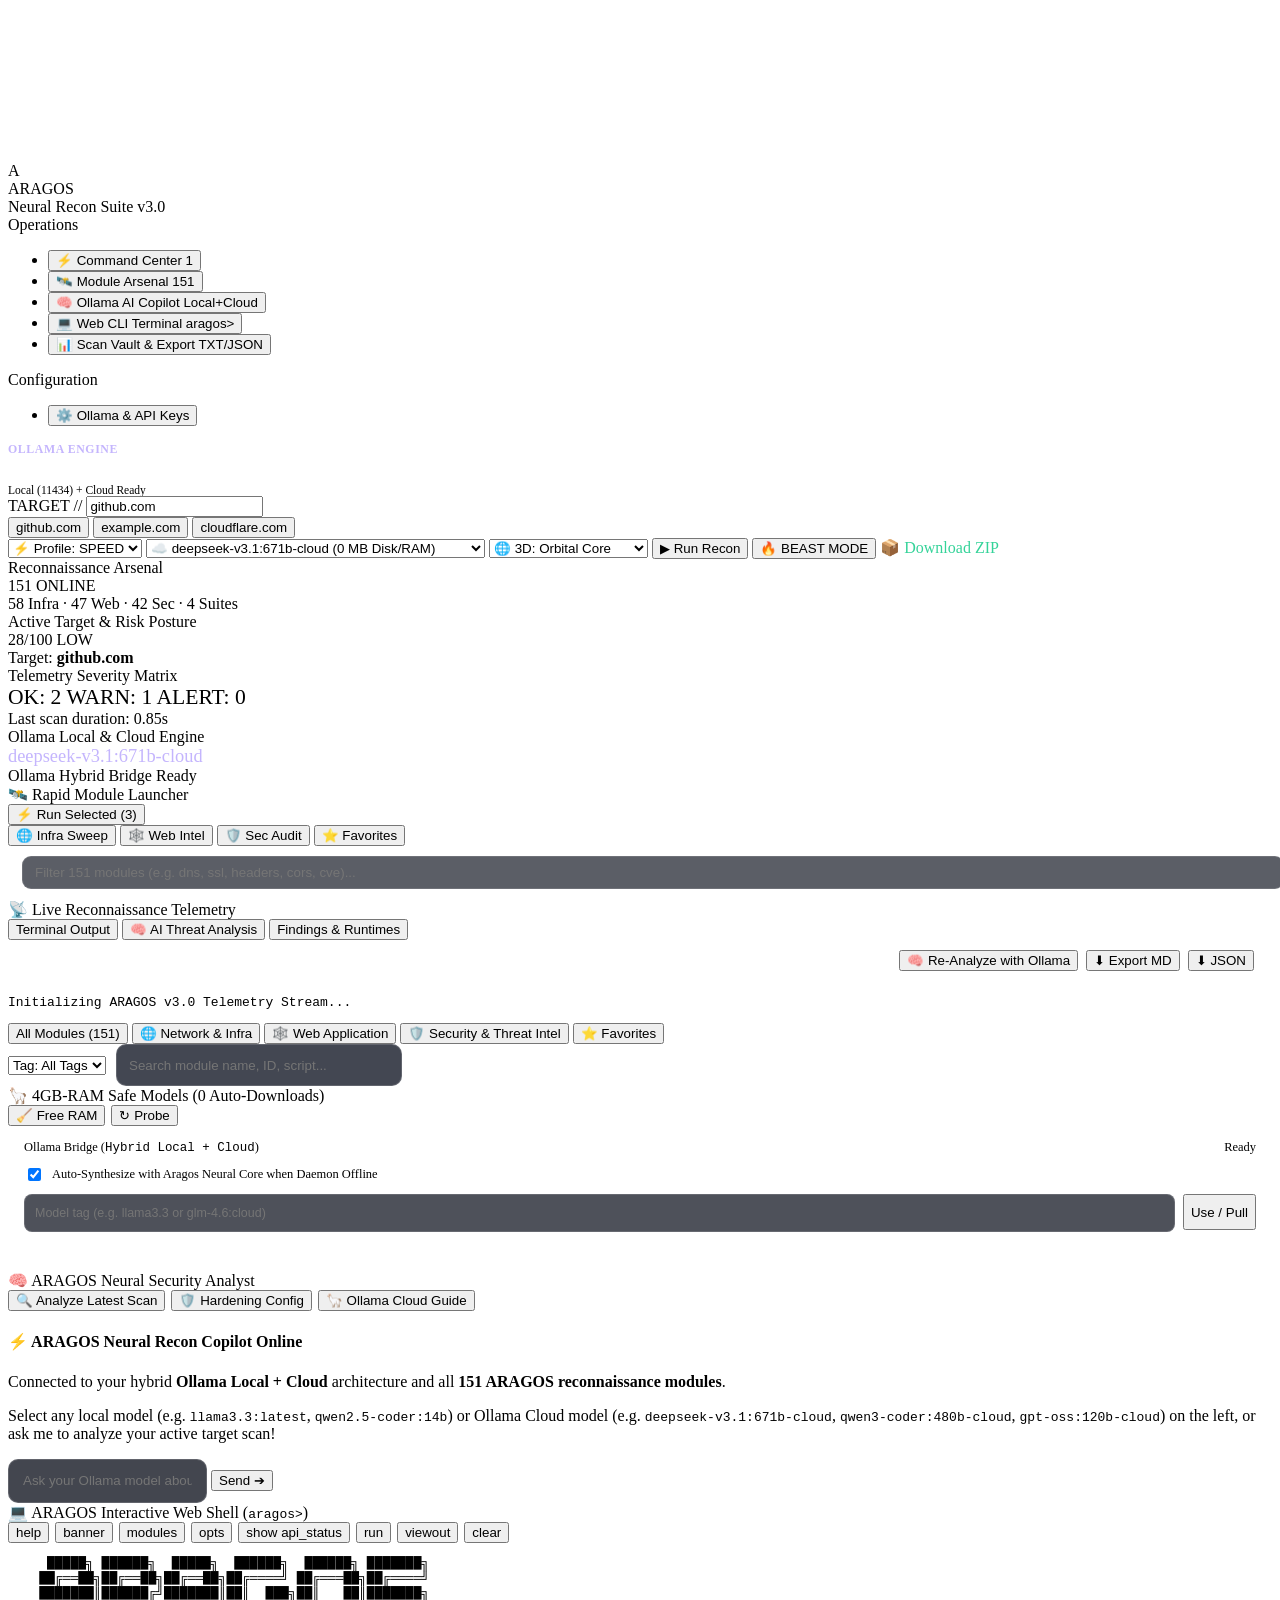
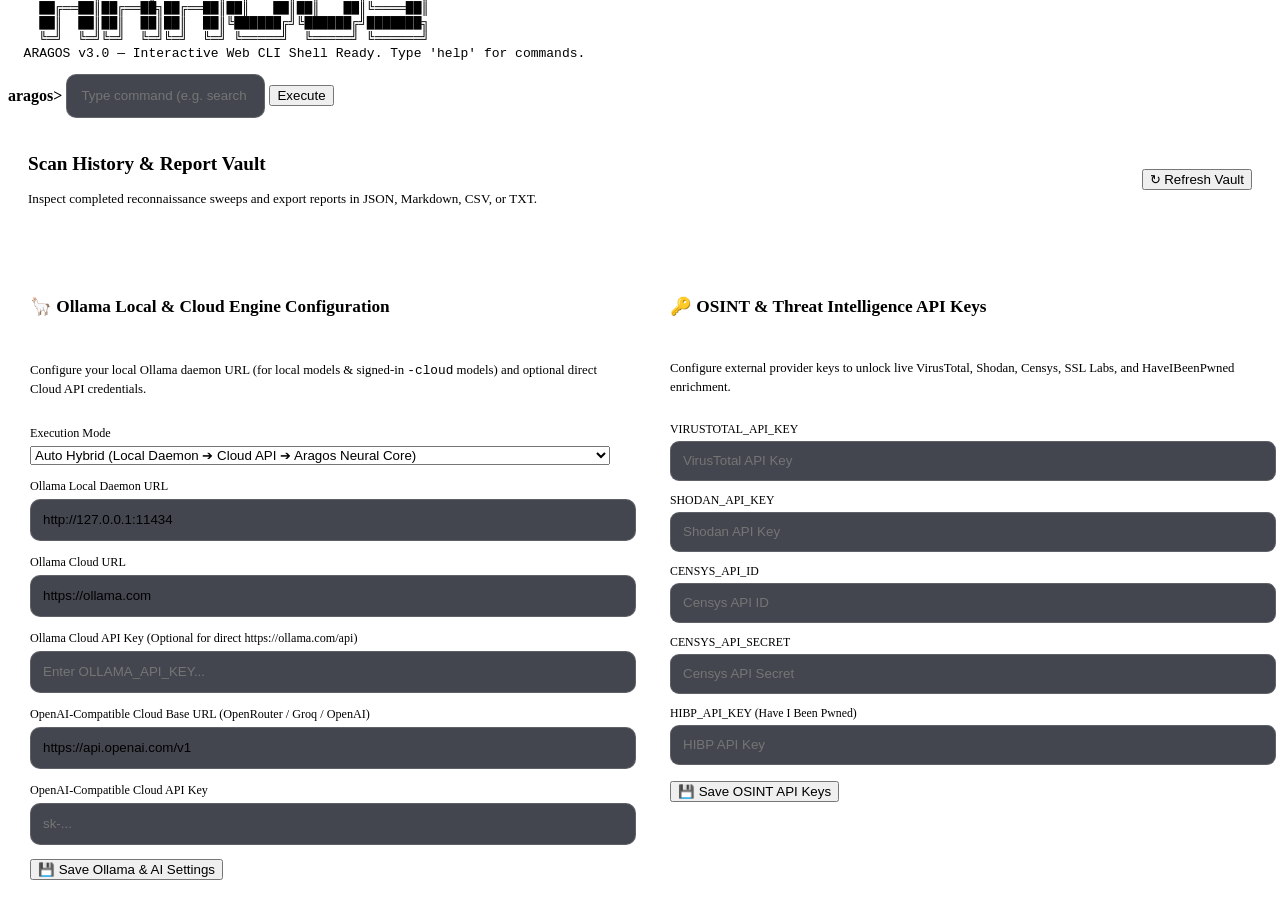
==== web/index.html @ 374c0a1e "feat: ARAGOS v3.0 Glassmorphism Web Platform, Three.js 3D Engine & 4GB-RAM Ollama Local/Cloud AI Co-" ====
<!DOCTYPE html>
<html lang="en">
<head>
  <meta charset="UTF-8" />
  <meta name="viewport" content="width=device-width, initial-scale=1.0" />
  <title>ARAGOS — Neural Cyber Reconnaissance & OSINT Platform</title>
  <link rel="stylesheet" href="/static/css/aragos.css" />
</head>
<body>
  <!-- Interactive Three.js 3D WebGL Background -->
  <canvas id="aragos-webgl-canvas"></canvas>
  <div class="ambient-aurora"></div>

  <!-- Main Glassmorphism Application Shell -->
  <div class="app-shell">
    <!-- Left Glass Navigation Sidebar -->
    <aside class="sidebar glass-panel">
      <div>
        <div class="brand-header">
          <div class="brand-orb">A</div>
          <div>
            <div class="brand-title">ARAGOS</div>
            <div class="brand-subtitle">Neural Recon Suite v3.0</div>
          </div>
        </div>

        <div class="nav-section-label">Operations</div>
        <ul class="nav-list">
          <li>
            <button class="nav-btn active" data-view="dashboard">
              <span class="nav-btn-left">
                <span>⚡</span>
                <span>Command Center</span>
              </span>
              <span class="nav-badge" id="nav-badge-scans">1</span>
            </button>
          </li>
          <li>
            <button class="nav-btn" data-view="modules">
              <span class="nav-btn-left">
                <span>🛰️</span>
                <span>Module Arsenal</span>
              </span>
              <span class="nav-badge" id="nav-badge-modules">151</span>
            </button>
          </li>
          <li>
            <button class="nav-btn" data-view="ai">
              <span class="nav-btn-left">
                <span>🧠</span>
                <span>Ollama AI Copilot</span>
              </span>
              <span class="nav-badge" id="nav-badge-ai">Local+Cloud</span>
            </button>
          </li>
          <li>
            <button class="nav-btn" data-view="cli">
              <span class="nav-btn-left">
                <span>💻</span>
                <span>Web CLI Terminal</span>
              </span>
              <span class="nav-badge">aragos&gt;</span>
            </button>
          </li>
          <li>
            <button class="nav-btn" data-view="reports">
              <span class="nav-btn-left">
                <span>📊</span>
                <span>Scan Vault &amp; Export</span>
              </span>
              <span class="nav-badge" id="nav-badge-reports">TXT/JSON</span>
            </button>
          </li>
        </ul>

        <div class="nav-section-label">Configuration</div>
        <ul class="nav-list">
          <li>
            <button class="nav-btn" data-view="settings">
              <span class="nav-btn-left">
                <span>⚙️</span>
                <span>Ollama &amp; API Keys</span>
              </span>
            </button>
          </li>
        </ul>
      </div>

      <!-- Bottom Ollama & 3D Engine Status Widget -->
      <div class="sidebar-ai-box">
        <div style="display:flex;align-items:center;justify-content:space-between;margin-bottom:6px;">
          <span style="font-size:0.74rem;font-weight:700;letter-spacing:0.6px;color:#c4b5fd;text-transform:uppercase;">
            Ollama Engine
          </span>
          <span class="status-dot" id="sidebar-ollama-dot"></span>
        </div>
        <div id="sidebar-active-model" style="font-family:var(--font-mono);font-size:0.76rem;color:#fff;word-break:break-all;margin-bottom:6px;">
          deepseek-v3.1:671b-cloud
        </div>
        <div id="sidebar-ollama-mode" style="font-size:0.72rem;color:var(--text-secondary);">
          Local (11434) + Cloud Ready
        </div>
      </div>
    </aside>

    <!-- Top Glass HUD Bar -->
    <header class="top-hud glass-panel">
      <div class="target-bar-group">
        <div class="target-input-wrapper">
          <span class="target-prefix">TARGET //</span>
          <input
            type="text"
            id="global-target-input"
            class="target-input"
            value="github.com"
            placeholder="Enter domain, URL, IP, or CIDR (e.g. github.com)"
          />
        </div>
        <div class="quick-target-chips">
          <button class="chip-btn" data-target="github.com">github.com</button>
          <button class="chip-btn" data-target="example.com">example.com</button>
          <button class="chip-btn" data-target="cloudflare.com">cloudflare.com</button>
        </div>
      </div>

      <div class="hud-controls">
        <select id="hud-profile-select" class="glass-select" title="Scan Profile">
          <option value="speed">⚡ Profile: SPEED</option>
          <option value="deep">🔍 Profile: DEEP</option>
          <option value="safe">🛡️ Profile: SAFE</option>
        </select>

        <select id="hud-model-select" class="glass-select" title="Active Ollama Local/Cloud Model (4GB RAM Optimized)">
          <option value="deepseek-v3.1:671b-cloud">☁️ deepseek-v3.1:671b-cloud (0 MB Disk/RAM)</option>
          <option value="qwen3-coder:480b-cloud">☁️ qwen3-coder:480b-cloud (0 MB Disk/RAM)</option>
          <option value="gpt-oss:20b-cloud">☁️ gpt-oss:20b-cloud (0 MB Disk/RAM)</option>
          <option value="qwen2.5-coder:1.5b">💻 qwen2.5-coder:1.5b (986 MB Disk · ~1.5GB RAM)</option>
          <option value="llama3.2:1b">💻 llama3.2:1b (1.3 GB Disk · ~1.7GB RAM)</option>
          <option value="gemma3:1b">💻 gemma3:1b (815 MB Disk · ~1.3GB RAM)</option>
          <option value="qwen2.5:0.5b">💻 qwen2.5:0.5b (398 MB Disk · ~0.8GB RAM)</option>
        </select>

        <select id="hud-scene-select" class="glass-select" title="Three.js 3D Scene Mode">
          <option value="globe">🌐 3D: Orbital Core</option>
          <option value="neural">🕸️ 3D: Neural Matrix</option>
          <option value="torus">🌀 3D: Quantum Torus</option>
        </select>

        <button class="btn-primary-glow" id="btn-quick-scan">
          <span>▶</span>
          <span>Run Recon</span>
        </button>

        <button class="btn-beast" id="btn-beast-mode" title="Execute Multi-Layer Infrastructure, Web & Security Sweep">
          <span>🔥</span>
          <span>BEAST MODE</span>
        </button>

        <a
          href="/api/deploy/download-zip"
          class="btn-secondary-glass"
          style="text-decoration:none;height:40px;border-color:rgba(16,185,129,0.5);color:#34d399;"
          title="Download Complete Deployable ARAGOS v3.0 ZIP Package"
        >
          <span>📦</span>
          <span>Download ZIP</span>
        </a>
      </div>
    </header>

    <!-- Main Workspace Area -->
    <main class="workspace-main">
      <!-- ==================== VIEW 1: COMMAND CENTER ==================== -->
      <section class="view-pane active" id="view-dashboard">
        <!-- KPI Cards -->
        <div class="kpi-grid">
          <div class="glass-panel kpi-card">
            <div class="kpi-label">Reconnaissance Arsenal</div>
            <div class="kpi-value">
              <span id="kpi-total-modules">151</span>
              <span class="sev-badge sev-OK">ONLINE</span>
            </div>
            <div class="kpi-sub">
              <span>58 Infra · 47 Web · 42 Sec · 4 Suites</span>
            </div>
          </div>

          <div class="glass-panel kpi-card">
            <div class="kpi-label">Active Target &amp; Risk Posture</div>
            <div class="kpi-value">
              <span id="kpi-risk-score">28/100</span>
              <span class="sev-badge sev-INFO" id="kpi-risk-level">LOW</span>
            </div>
            <div class="kpi-sub">
              <span>Target: <strong id="kpi-active-target" style="color:var(--cyan);">github.com</strong></span>
            </div>
          </div>

          <div class="glass-panel kpi-card">
            <div class="kpi-label">Telemetry Severity Matrix</div>
            <div class="kpi-value" style="font-size:1.35rem;gap:8px;">
              <span class="sev-badge sev-OK" id="kpi-sev-ok">OK: 2</span>
              <span class="sev-badge sev-WARN" id="kpi-sev-warn">WARN: 1</span>
              <span class="sev-badge sev-ALERT" id="kpi-sev-alert">ALERT: 0</span>
            </div>
            <div class="kpi-sub" id="kpi-scan-meta">
              <span>Last scan duration: 0.85s</span>
            </div>
          </div>

          <div class="glass-panel kpi-card">
            <div class="kpi-label">Ollama Local &amp; Cloud Engine</div>
            <div class="kpi-value" style="font-size:1.15rem;">
              <span id="kpi-ai-model" style="color:#c4b5fd;">deepseek-v3.1:671b-cloud</span>
            </div>
            <div class="kpi-sub">
              <span class="status-dot" id="kpi-ai-dot"></span>
              <span id="kpi-ai-provider">Ollama Hybrid Bridge Ready</span>
            </div>
          </div>
        </div>

        <!-- Split Command Center -->
        <div class="command-split">
          <!-- Left: Rapid Module Launcher -->
          <div class="glass-panel" style="display:flex;flex-direction:column;">
            <div class="panel-header">
              <div class="panel-title">
                <span>🛰️</span>
                <span>Rapid Module Launcher</span>
              </div>
              <button class="btn-secondary-glass" id="btn-run-selected-batch">
                <span>⚡ Run Selected (<span id="selected-mod-count">3</span>)</span>
              </button>
            </div>

            <div class="sweep-bar">
              <button class="sweep-btn" data-sweep="infra">🌐 Infra Sweep</button>
              <button class="sweep-btn" data-sweep="web">🕸️ Web Intel</button>
              <button class="sweep-btn" data-sweep="sec">🛡️ Sec Audit</button>
              <button class="sweep-btn" data-sweep="fav">⭐ Favorites</button>
            </div>

            <div style="padding:10px 14px;border-bottom:1px solid rgba(255,255,255,0.07);">
              <input
                type="text"
                id="dashboard-mod-search"
                class="target-input"
                style="width:100%;padding:8px 12px;background:rgba(4,8,20,0.65);border:1px solid rgba(255,255,255,0.12);border-radius:9px;"
                placeholder="Filter 151 modules (e.g. dns, ssl, headers, cors, cve)..."
              />
            </div>

            <div class="compact-module-list" id="dashboard-module-list">
              <!-- Populated by app.js -->
            </div>
          </div>

          <!-- Right: Live Telemetry Console & AI Threat Analyst -->
          <div class="glass-panel" style="display:flex;flex-direction:column;">
            <div class="panel-header">
              <div class="panel-title">
                <span>📡</span>
                <span id="output-panel-title">Live Reconnaissance Telemetry</span>
              </div>
              <div class="output-tabs">
                <button class="tab-pill active" data-outtab="console">Terminal Output</button>
                <button class="tab-pill" data-outtab="ai">🧠 AI Threat Analysis</button>
                <button class="tab-pill" data-outtab="findings">Findings &amp; Runtimes</button>
              </div>
            </div>

            <!-- Sub-toolbar for active scan -->
            <div style="display:flex;align-items:center;justify-content:space-between;padding:10px 18px;border-bottom:1px solid rgba(255,255,255,0.07);flex-wrap:wrap;gap:8px;">
              <div id="module-output-pills" style="display:flex;gap:6px;flex-wrap:wrap;">
                <!-- Module filter pills for current scan -->
              </div>
              <div style="display:flex;gap:8px;">
                <button class="btn-secondary-glass" id="btn-trigger-ai-analyze">
                  <span>🧠</span>
                  <span>Re-Analyze with Ollama</span>
                </button>
                <button class="btn-secondary-glass" id="btn-export-current-md">
                  <span>⬇ Export MD</span>
                </button>
                <button class="btn-secondary-glass" id="btn-export-current-json">
                  <span>⬇ JSON</span>
                </button>
              </div>
            </div>

            <!-- Tab 1: Terminal Output -->
            <div id="outtab-console" style="flex:1;display:flex;flex-direction:column;">
              <pre class="terminal-window" id="main-terminal-output">Initializing ARAGOS v3.0 Telemetry Stream...</pre>
            </div>

            <!-- Tab 2: AI Threat Analysis -->
            <div id="outtab-ai" style="display:none;padding:18px;overflow-y:auto;max-height:480px;">
              <div id="dashboard-ai-analysis" class="ai-markdown">
                Select a scan or click "Re-Analyze with Ollama" to generate neural threat intelligence.
              </div>
            </div>

            <!-- Tab 3: Structured Findings & Runtimes -->
            <div id="outtab-findings" style="display:none;padding:18px;overflow-y:auto;max-height:480px;">
              <div id="dashboard-findings-list" style="display:flex;flex-direction:column;gap:10px;"></div>
            </div>
          </div>
        </div>
      </section>

      <!-- ==================== VIEW 2: MODULE ARSENAL (ALL 151) ==================== -->
      <section class="view-pane" id="view-modules">
        <div class="glass-panel arsenal-toolbar">
          <div class="filter-pills" id="arsenal-section-pills">
            <button class="filter-pill active" data-sec="all">All Modules (151)</button>
            <button class="filter-pill" data-sec="Network & Infrastructure">🌐 Network &amp; Infra</button>
            <button class="filter-pill" data-sec="Web Application Analysis">🕸️ Web Application</button>
            <button class="filter-pill" data-sec="Security & Threat Intelligence">🛡️ Security &amp; Threat Intel</button>
            <button class="filter-pill" data-sec="fav">⭐ Favorites</button>
          </div>

          <div style="display:flex;gap:10px;align-items:center;">
            <select id="arsenal-tag-select" class="glass-select">
              <option value="all">Tag: All Tags</option>
              <option value="dns">#dns</option>
              <option value="tls">#tls</option>
              <option value="web">#web</option>
              <option value="cloud">#cloud</option>
              <option value="email">#email</option>
              <option value="recon">#recon</option>
              <option value="fast">#fast</option>
              <option value="heavy">#heavy</option>
            </select>
            <input
              type="text"
              id="arsenal-search-input"
              class="target-input"
              style="width:260px;height:40px;padding:0 12px;background:rgba(5,10,24,0.75);border:1px solid rgba(255,255,255,0.16);border-radius:10px;"
              placeholder="Search module name, ID, script..."
            />
          </div>
        </div>

        <div class="modules-grid" id="arsenal-modules-grid">
          <!-- Populated by app.js -->
        </div>
      </section>

      <!-- ==================== VIEW 3: OLLAMA AI COPILOT & MODEL HUB ==================== -->
      <section class="view-pane" id="view-ai">
        <div class="ai-hub-grid">
          <!-- Left: Ollama Local & Cloud Model Manager -->
          <div class="glass-panel" style="display:flex;flex-direction:column;">
            <div class="panel-header">
              <div class="panel-title">
                <span>🦙</span>
                <span>4GB-RAM Safe Models (0 Auto-Downloads)</span>
              </div>
              <div style="display:flex;gap:6px;">
                <button class="btn-secondary-glass" id="btn-free-ollama-ram" title="Unload active local models from RAM">🧹 Free RAM</button>
                <button class="btn-secondary-glass" id="btn-refresh-ollama">↻ Probe</button>
              </div>
            </div>

            <div style="padding:14px 16px;border-bottom:1px solid rgba(255,255,255,0.08);display:flex;flex-direction:column;gap:10px;">
              <div style="display:flex;align-items:center;justify-content:space-between;font-size:0.78rem;">
                <span style="color:var(--text-secondary);">Ollama Bridge (<code style="color:var(--cyan);" id="ai-hub-local-url">Hybrid Local + Cloud</code>)</span>
                <span class="sev-badge sev-OK" id="ai-hub-daemon-badge">Ready</span>
              </div>

              <label style="display:flex;align-items:center;gap:8px;font-size:0.78rem;color:var(--text-secondary);cursor:pointer;">
                <input type="checkbox" id="chk-browser-direct-ollama" checked />
                <span>Auto-Synthesize with Aragos Neural Core when Daemon Offline</span>
              </label>

              <div style="display:flex;gap:8px;">
                <input
                  type="text"
                  id="input-custom-ollama-model"
                  class="target-input"
                  style="flex:1;height:36px;padding:0 10px;background:rgba(4,8,20,0.7);border:1px solid rgba(255,255,255,0.14);border-radius:8px;font-size:0.78rem;"
                  placeholder="Model tag (e.g. llama3.3 or glm-4.6:cloud)"
                />
                <button class="btn-secondary-glass" id="btn-pull-ollama-model" style="height:36px;">
                  Use / Pull
                </button>
              </div>
            </div>

            <div style="padding:12px 14px;overflow-y:auto;max-height:430px;display:flex;flex-direction:column;gap:8px;" id="ollama-models-list">
              <!-- Populated by app.js -->
            </div>
          </div>

          <!-- Right: Interactive AI Security Analyst Chat -->
          <div class="glass-panel" style="display:flex;flex-direction:column;">
            <div class="panel-header">
              <div class="panel-title">
                <span>🧠</span>
                <span>ARAGOS Neural Security Analyst</span>
              </div>
              <div style="display:flex;gap:6px;flex-wrap:wrap;">
                <button class="chip-btn ai-prompt-chip" data-prompt="Analyze the latest scan telemetry and list the top 3 security risks and fixes.">
                  🔍 Analyze Latest Scan
                </button>
                <button class="chip-btn ai-prompt-chip" data-prompt="Generate hardened HTTP security headers (CSP, HSTS, Permissions-Policy) for the current target.">
                  🛡️ Hardening Config
                </button>
                <button class="chip-btn ai-prompt-chip" data-prompt="How do I run both local and cloud models with Ollama in ARAGOS?">
                  🦙 Ollama Cloud Guide
                </button>
              </div>
            </div>

            <div class="chat-messages" id="ai-chat-messages">
              <div class="chat-bubble assistant ai-markdown">
                <h4>⚡ ARAGOS Neural Recon Copilot Online</h4>
                <p>Connected to your hybrid <strong>Ollama Local + Cloud</strong> architecture and all <strong>151 ARAGOS reconnaissance modules</strong>.</p>
                <p>Select any local model (e.g. <code>llama3.3:latest</code>, <code>qwen2.5-coder:14b</code>) or Ollama Cloud model (e.g. <code>deepseek-v3.1:671b-cloud</code>, <code>qwen3-coder:480b-cloud</code>, <code>gpt-oss:120b-cloud</code>) on the left, or ask me to analyze your active target scan!</p>
              </div>
            </div>

            <div class="chat-input-row">
              <input
                type="text"
                id="ai-chat-input"
                class="target-input"
                style="flex:1;height:42px;padding:0 14px;background:rgba(4,8,20,0.75);border:1px solid rgba(255,255,255,0.16);border-radius:10px;"
                placeholder="Ask your Ollama model about scan findings, CVEs, remediation, or recon strategy..."
              />
              <button class="btn-primary-glow" id="btn-send-ai-chat">
                <span>Send ➔</span>
              </button>
            </div>
          </div>
        </div>
      </section>

      <!-- ==================== VIEW 4: INTERACTIVE WEB CLI SHELL ==================== -->
      <section class="view-pane" id="view-cli">
        <div class="glass-panel" style="display:flex;flex-direction:column;flex:1;">
          <div class="panel-header">
            <div class="panel-title">
              <span>💻</span>
              <span>ARAGOS Interactive Web Shell (<code>aragos&gt;</code>)</span>
            </div>
            <div style="display:flex;gap:6px;flex-wrap:wrap;">
              <button class="chip-btn cli-quick-btn" data-cmd="help">help</button>
              <button class="chip-btn cli-quick-btn" data-cmd="banner">banner</button>
              <button class="chip-btn cli-quick-btn" data-cmd="modules">modules</button>
              <button class="chip-btn cli-quick-btn" data-cmd="opts">opts</button>
              <button class="chip-btn cli-quick-btn" data-cmd="show api_status">show api_status</button>
              <button class="chip-btn cli-quick-btn" data-cmd="run">run</button>
              <button class="chip-btn cli-quick-btn" data-cmd="viewout">viewout</button>
              <button class="chip-btn cli-quick-btn" data-cmd="clear">clear</button>
            </div>
          </div>

          <pre class="terminal-window" id="cli-terminal-screen" style="max-height:460px;flex:1;">     █████╗ ██████╗  █████╗  ██████╗  ██████╗ ███████╗
    ██╔══██╗██╔══██╗██╔══██╗██╔════╝ ██╔═══██╗██╔════╝
    ███████║██████╔╝███████║██║  ███╗██║   ██║███████╗
    ██╔══██║██╔══██╗██╔══██║██║   ██║██║   ██║╚════██║
    ██║  ██║██║  ██║██║  ██║╚██████╔╝╚██████╔╝███████╗
    ╚═╝  ╚═╝╚═╝  ╚═╝╚═╝  ╚═╝ ╚═════╝  ╚═════╝ ╚══════╝
  ARAGOS v3.0 — Interactive Web CLI Shell Ready. Type 'help' for commands.
</pre>

          <div class="chat-input-row">
            <span style="font-family:var(--font-mono);color:var(--cyan);align-self:center;font-weight:700;">aragos&gt;</span>
            <input
              type="text"
              id="cli-command-input"
              class="target-input"
              style="flex:1;height:42px;padding:0 14px;background:rgba(4,8,20,0.75);border:1px solid rgba(255,255,255,0.16);border-radius:10px;"
              placeholder="Type command (e.g. search ssl, use 12, set target github.com, run, ai summarize findings)..."
            />
            <button class="btn-primary-glow" id="btn-exec-cli">Execute</button>
          </div>
        </div>
      </section>

      <!-- ==================== VIEW 5: SCAN VAULT & REPORTS ==================== -->
      <section class="view-pane" id="view-reports">
        <div class="glass-panel" style="padding:20px;">
          <div style="display:flex;align-items:center;justify-content:space-between;margin-bottom:16px;">
            <div>
              <h2 style="font-family:var(--font-display);font-size:1.2rem;">Scan History &amp; Report Vault</h2>
              <p style="font-size:0.82rem;color:var(--text-secondary);">
                Inspect completed reconnaissance sweeps and export reports in JSON, Markdown, CSV, or TXT.
              </p>
            </div>
            <button class="btn-secondary-glass" id="btn-refresh-scans">↻ Refresh Vault</button>
          </div>

          <div id="reports-vault-list" style="display:flex;flex-direction:column;gap:12px;">
            <!-- Populated by app.js -->
          </div>
        </div>
      </section>

      <!-- ==================== VIEW 6: SETTINGS, OLLAMA & API KEYS ==================== -->
      <section class="view-pane" id="view-settings">
        <div style="display:grid;grid-template-columns:repeat(auto-fit,minmax(420px,1fr));gap:16px;">
          <!-- Ollama Local & Cloud Configuration -->
          <div class="glass-panel" style="padding:22px;display:flex;flex-direction:column;gap:14px;">
            <h3 style="font-family:var(--font-display);font-size:1.08rem;color:var(--cyan);">
              🦙 Ollama Local &amp; Cloud Engine Configuration
            </h3>
            <p style="font-size:0.8rem;color:var(--text-secondary);line-height:1.5;">
              Configure your local Ollama daemon URL (for local models &amp; signed-in <code>-cloud</code> models) and optional direct Cloud API credentials.
            </p>

            <div>
              <label style="font-size:0.76rem;color:var(--text-secondary);display:block;margin-bottom:5px;">Execution Mode</label>
              <select id="cfg-ai-mode" class="glass-select" style="width:100%;">
                <option value="auto">Auto Hybrid (Local Daemon ➔ Cloud API ➔ Aragos Neural Core)</option>
                <option value="ollama-local">Ollama Local Daemon Only</option>
                <option value="ollama-cloud">Ollama Cloud Models</option>
                <option value="openai-cloud">OpenAI-Compatible Cloud Endpoint</option>
              </select>
            </div>

            <div>
              <label style="font-size:0.76rem;color:var(--text-secondary);display:block;margin-bottom:5px;">Ollama Local Daemon URL</label>
              <input type="text" id="cfg-ollama-local-url" class="target-input" style="width:100%;height:40px;padding:0 12px;background:rgba(4,8,20,0.75);border:1px solid rgba(255,255,255,0.15);border-radius:10px;" value="http://127.0.0.1:11434" />
            </div>

            <div>
              <label style="font-size:0.76rem;color:var(--text-secondary);display:block;margin-bottom:5px;">Ollama Cloud URL</label>
              <input type="text" id="cfg-ollama-cloud-url" class="target-input" style="width:100%;height:40px;padding:0 12px;background:rgba(4,8,20,0.75);border:1px solid rgba(255,255,255,0.15);border-radius:10px;" value="https://ollama.com" />
            </div>

            <div>
              <label style="font-size:0.76rem;color:var(--text-secondary);display:block;margin-bottom:5px;">Ollama Cloud API Key (Optional for direct https://ollama.com/api)</label>
              <input type="password" id="cfg-ollama-api-key" class="target-input" style="width:100%;height:40px;padding:0 12px;background:rgba(4,8,20,0.75);border:1px solid rgba(255,255,255,0.15);border-radius:10px;" placeholder="Enter OLLAMA_API_KEY..." />
            </div>

            <div>
              <label style="font-size:0.76rem;color:var(--text-secondary);display:block;margin-bottom:5px;">OpenAI-Compatible Cloud Base URL (OpenRouter / Groq / OpenAI)</label>
              <input type="text" id="cfg-openai-base-url" class="target-input" style="width:100%;height:40px;padding:0 12px;background:rgba(4,8,20,0.75);border:1px solid rgba(255,255,255,0.15);border-radius:10px;" value="https://api.openai.com/v1" />
            </div>

            <div>
              <label style="font-size:0.76rem;color:var(--text-secondary);display:block;margin-bottom:5px;">OpenAI-Compatible Cloud API Key</label>
              <input type="password" id="cfg-openai-api-key" class="target-input" style="width:100%;height:40px;padding:0 12px;background:rgba(4,8,20,0.75);border:1px solid rgba(255,255,255,0.15);border-radius:10px;" placeholder="sk-..." />
            </div>

            <button class="btn-primary-glow" id="btn-save-ai-config" style="align-self:flex-start;">
              💾 Save Ollama &amp; AI Settings
            </button>
          </div>

          <!-- OSINT & Recon API Keys -->
          <div class="glass-panel" style="padding:22px;display:flex;flex-direction:column;gap:12px;">
            <h3 style="font-family:var(--font-display);font-size:1.08rem;color:var(--cyan);">
              🔑 OSINT &amp; Threat Intelligence API Keys
            </h3>
            <p style="font-size:0.8rem;color:var(--text-secondary);line-height:1.5;">
              Configure external provider keys to unlock live VirusTotal, Shodan, Censys, SSL Labs, and HaveIBeenPwned enrichment.
            </p>

            <div>
              <label style="font-size:0.74rem;color:var(--text-secondary);display:block;margin-bottom:4px;">VIRUSTOTAL_API_KEY</label>
              <input type="password" id="key-vt" class="target-input" style="width:100%;height:38px;padding:0 12px;background:rgba(4,8,20,0.75);border:1px solid rgba(255,255,255,0.15);border-radius:9px;" placeholder="VirusTotal API Key" />
            </div>
            <div>
              <label style="font-size:0.74rem;color:var(--text-secondary);display:block;margin-bottom:4px;">SHODAN_API_KEY</label>
              <input type="password" id="key-shodan" class="target-input" style="width:100%;height:38px;padding:0 12px;background:rgba(4,8,20,0.75);border:1px solid rgba(255,255,255,0.15);border-radius:9px;" placeholder="Shodan API Key" />
            </div>
            <div>
              <label style="font-size:0.74rem;color:var(--text-secondary);display:block;margin-bottom:4px;">CENSYS_API_ID</label>
              <input type="text" id="key-censys-id" class="target-input" style="width:100%;height:38px;padding:0 12px;background:rgba(4,8,20,0.75);border:1px solid rgba(255,255,255,0.15);border-radius:9px;" placeholder="Censys API ID" />
            </div>
            <div>
              <label style="font-size:0.74rem;color:var(--text-secondary);display:block;margin-bottom:4px;">CENSYS_API_SECRET</label>
              <input type="password" id="key-censys-secret" class="target-input" style="width:100%;height:38px;padding:0 12px;background:rgba(4,8,20,0.75);border:1px solid rgba(255,255,255,0.15);border-radius:9px;" placeholder="Censys API Secret" />
            </div>
            <div>
              <label style="font-size:0.74rem;color:var(--text-secondary);display:block;margin-bottom:4px;">HIBP_API_KEY (Have I Been Pwned)</label>
              <input type="password" id="key-hibp" class="target-input" style="width:100%;height:38px;padding:0 12px;background:rgba(4,8,20,0.75);border:1px solid rgba(255,255,255,0.15);border-radius:9px;" placeholder="HIBP API Key" />
            </div>

            <button class="btn-primary-glow" id="btn-save-osint-keys" style="align-self:flex-start;margin-top:4px;">
              💾 Save OSINT API Keys
            </button>
          </div>
        </div>
      </section>
    </main>
  </div>

  <!-- Toast Notification Container -->
  <div id="aragos-toast" style="position:fixed;bottom:22px;right:22px;z-index:100;display:none;" class="glass-panel-elevated"></div>

  <!-- Scripts: Bundled Three.js + 3D Scene + Application Logic -->
  <script src="/static/vendor/three.min.js"></script>
  <script src="/static/js/three-scene.js"></script>
  <script src="/static/js/app.js"></script>
</body>
</html>
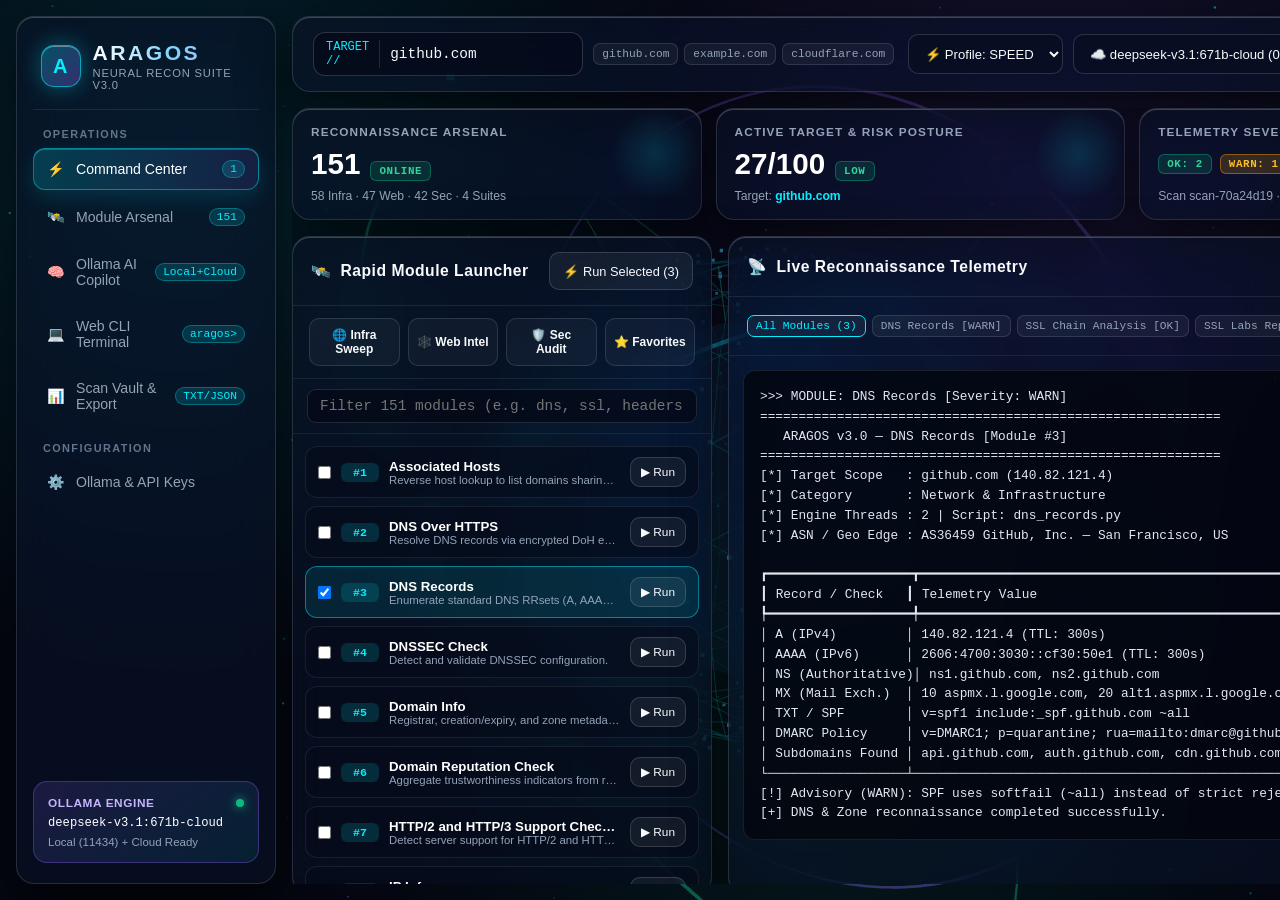
==== commit eb7ec8cb: "fix: place index.html, static/ & vercel.json in root folder for instant Vercel deployment Co-authore" ====
--- a/web/index.html
+++ b/web/index.html
@@ -4,7 +4,7 @@
   <meta charset="UTF-8" />
   <meta name="viewport" content="width=device-width, initial-scale=1.0" />
   <title>ARAGOS — Neural Cyber Reconnaissance & OSINT Platform</title>
-  <link rel="stylesheet" href="/static/css/aragos.css" />
+  <link rel="stylesheet" href="static/css/aragos.css" />
 </head>
 <body>
   <!-- Interactive Three.js 3D WebGL Background -->
@@ -594,8 +594,8 @@
   <div id="aragos-toast" style="position:fixed;bottom:22px;right:22px;z-index:100;display:none;" class="glass-panel-elevated"></div>
 
   <!-- Scripts: Bundled Three.js + 3D Scene + Application Logic -->
-  <script src="/static/vendor/three.min.js"></script>
-  <script src="/static/js/three-scene.js"></script>
-  <script src="/static/js/app.js"></script>
+  <script src="static/vendor/three.min.js"></script>
+  <script src="static/js/three-scene.js"></script>
+  <script src="static/js/app.js"></script>
 </body>
 </html>
--- a/web/static/css/aragos.css
+++ b/web/static/css/aragos.css
@@ -0,0 +1,884 @@
+:root {
+  --bg-deep: #040711;
+  --glass-bg: rgba(11, 18, 36, 0.62);
+  --glass-bg-elevated: rgba(17, 27, 52, 0.72);
+  --glass-bg-hover: rgba(26, 40, 75, 0.78);
+  --glass-border: rgba(255, 255, 255, 0.13);
+  --glass-border-bright: rgba(0, 240, 255, 0.38);
+  --glass-highlight: inset 0 1px 0 0 rgba(255, 255, 255, 0.22);
+  --glass-shadow: 0 20px 50px rgba(0, 0, 0, 0.58);
+
+  --cyan: #00f0ff;
+  --cyan-soft: rgba(0, 240, 255, 0.16);
+  --violet: #8b5cf6;
+  --violet-soft: rgba(139, 92, 246, 0.18);
+  --emerald: #10b981;
+  --emerald-soft: rgba(16, 185, 129, 0.16);
+  --amber: #f59e0b;
+  --amber-soft: rgba(245, 158, 11, 0.18);
+  --rose: #f43f5e;
+  --rose-soft: rgba(244, 63, 94, 0.18);
+
+  --text-primary: #f8fafc;
+  --text-secondary: #94a3b8;
+  --text-muted: #64748b;
+
+  --font-display: 'Space Grotesk', -apple-system, BlinkMacSystemFont, sans-serif;
+  --font-sans: 'Inter', -apple-system, BlinkMacSystemFont, sans-serif;
+  --font-mono: 'JetBrains Mono', 'Fira Code', monospace;
+}
+
+* {
+  box-sizing: border-box;
+  margin: 0;
+  padding: 0;
+}
+
+html, body {
+  width: 100%;
+  height: 100%;
+  background: var(--bg-deep);
+  color: var(--text-primary);
+  font-family: var(--font-sans);
+  overflow: hidden;
+  -webkit-font-smoothing: antialiased;
+}
+
+/* 3D WebGL Canvas & Ambient Refraction Layer */
+#aragos-webgl-canvas {
+  position: fixed;
+  inset: 0;
+  width: 100vw;
+  height: 100vh;
+  z-index: 0;
+  pointer-events: none;
+}
+
+.ambient-aurora {
+  position: fixed;
+  inset: 0;
+  z-index: 1;
+  pointer-events: none;
+  background:
+    radial-gradient(circle at 14% 18%, rgba(0, 240, 255, 0.12), transparent 40%),
+    radial-gradient(circle at 82% 24%, rgba(139, 92, 246, 0.14), transparent 44%),
+    radial-gradient(circle at 65% 84%, rgba(16, 185, 129, 0.10), transparent 42%);
+}
+
+/* Core Glassmorphism Primitives */
+.glass-panel {
+  background: var(--glass-bg);
+  backdrop-filter: blur(22px) saturate(185%);
+  -webkit-backdrop-filter: blur(22px) saturate(185%);
+  border: 1px solid var(--glass-border);
+  box-shadow: var(--glass-shadow), var(--glass-highlight);
+  border-radius: 18px;
+  transition: border-color 0.25s ease, transform 0.22s ease, background 0.25s ease, box-shadow 0.25s ease;
+}
+
+.glass-panel-elevated {
+  background: var(--glass-bg-elevated);
+  backdrop-filter: blur(26px) saturate(195%);
+  -webkit-backdrop-filter: blur(26px) saturate(195%);
+  border: 1px solid rgba(255, 255, 255, 0.16);
+  box-shadow: var(--glass-shadow), var(--glass-highlight);
+  border-radius: 16px;
+}
+
+.glass-card-interactive:hover {
+  border-color: var(--glass-border-bright);
+  background: var(--glass-bg-hover);
+  transform: translateY(-2px);
+  box-shadow: 0 24px 55px rgba(0, 0, 0, 0.65), 0 0 24px rgba(0, 240, 255, 0.12), var(--glass-highlight);
+}
+
+/* Main App Shell Layout */
+.app-shell {
+  position: relative;
+  z-index: 2;
+  display: grid;
+  grid-template-columns: 260px 1fr;
+  grid-template-rows: 76px 1fr;
+  gap: 16px;
+  width: 100vw;
+  height: 100vh;
+  padding: 16px;
+}
+
+/* Sidebar Navigation */
+.sidebar {
+  grid-row: 1 / 3;
+  display: flex;
+  flex-direction: column;
+  justify-content: space-between;
+  padding: 20px 16px;
+  overflow-y: auto;
+}
+
+.brand-header {
+  display: flex;
+  align-items: center;
+  gap: 12px;
+  padding: 4px 8px 18px;
+  border-bottom: 1px solid rgba(255, 255, 255, 0.09);
+}
+
+.brand-orb {
+  width: 42px;
+  height: 42px;
+  border-radius: 13px;
+  background: linear-gradient(135deg, rgba(0, 240, 255, 0.28), rgba(139, 92, 246, 0.35));
+  border: 1px solid rgba(0, 240, 255, 0.55);
+  box-shadow: 0 0 22px rgba(0, 240, 255, 0.32), inset 0 1px 0 rgba(255, 255, 255, 0.35);
+  display: flex;
+  align-items: center;
+  justify-content: center;
+  font-family: var(--font-display);
+  font-weight: 700;
+  font-size: 1.25rem;
+  color: var(--cyan);
+  letter-spacing: 1px;
+}
+
+.brand-title {
+  font-family: var(--font-display);
+  font-size: 1.32rem;
+  font-weight: 700;
+  letter-spacing: 2.5px;
+  background: linear-gradient(90deg, #ffffff, #7dd3fc, #c4b5fd);
+  -webkit-background-clip: text;
+  -webkit-text-fill-color: transparent;
+}
+
+.brand-subtitle {
+  font-size: 0.7rem;
+  color: var(--text-secondary);
+  letter-spacing: 0.8px;
+  text-transform: uppercase;
+  margin-top: 2px;
+}
+
+.nav-section-label {
+  font-size: 0.68rem;
+  font-weight: 600;
+  text-transform: uppercase;
+  letter-spacing: 1.4px;
+  color: var(--text-muted);
+  margin: 18px 10px 8px;
+}
+
+.nav-list {
+  display: flex;
+  flex-direction: column;
+  gap: 6px;
+  list-style: none;
+}
+
+.nav-btn {
+  width: 100%;
+  display: flex;
+  align-items: center;
+  justify-content: space-between;
+  padding: 11px 13px;
+  border-radius: 12px;
+  border: 1px solid transparent;
+  background: transparent;
+  color: var(--text-secondary);
+  font-family: var(--font-sans);
+  font-size: 0.88rem;
+  font-weight: 500;
+  cursor: pointer;
+  transition: all 0.2s ease;
+  text-align: left;
+}
+
+.nav-btn-left {
+  display: flex;
+  align-items: center;
+  gap: 11px;
+}
+
+.nav-icon {
+  width: 18px;
+  height: 18px;
+  opacity: 0.85;
+}
+
+.nav-btn:hover {
+  background: rgba(255, 255, 255, 0.06);
+  color: var(--text-primary);
+  border-color: rgba(255, 255, 255, 0.1);
+}
+
+.nav-btn.active {
+  background: linear-gradient(90deg, rgba(0, 240, 255, 0.18), rgba(139, 92, 246, 0.12));
+  color: #ffffff;
+  border-color: rgba(0, 240, 255, 0.42);
+  box-shadow: 0 8px 20px rgba(0, 240, 255, 0.12), inset 0 1px 0 rgba(255, 255, 255, 0.2);
+}
+
+.nav-badge {
+  font-family: var(--font-mono);
+  font-size: 0.7rem;
+  padding: 2px 7px;
+  border-radius: 999px;
+  background: rgba(0, 240, 255, 0.15);
+  color: var(--cyan);
+  border: 1px solid rgba(0, 240, 255, 0.3);
+}
+
+/* Sidebar Ollama Status Card */
+.sidebar-ai-box {
+  margin-top: 16px;
+  padding: 14px;
+  border-radius: 14px;
+  background: linear-gradient(145deg, rgba(139, 92, 246, 0.16), rgba(0, 240, 255, 0.09));
+  border: 1px solid rgba(139, 92, 246, 0.35);
+}
+
+.status-dot {
+  width: 8px;
+  height: 8px;
+  border-radius: 50%;
+  display: inline-block;
+  background: var(--emerald);
+  box-shadow: 0 0 10px var(--emerald);
+}
+
+.status-dot.standby {
+  background: var(--cyan);
+  box-shadow: 0 0 10px var(--cyan);
+}
+
+/* Top HUD Bar */
+.top-hud {
+  display: flex;
+  align-items: center;
+  justify-content: space-between;
+  gap: 14px;
+  padding: 0 20px;
+}
+
+.target-bar-group {
+  display: flex;
+  align-items: center;
+  gap: 10px;
+  flex: 1;
+  max-width: 640px;
+}
+
+.target-input-wrapper {
+  position: relative;
+  flex: 1;
+  display: flex;
+  align-items: center;
+  background: rgba(5, 10, 24, 0.68);
+  border: 1px solid rgba(255, 255, 255, 0.16);
+  border-radius: 12px;
+  padding: 0 12px;
+  height: 44px;
+  transition: border-color 0.2s ease, box-shadow 0.2s ease;
+}
+
+.target-input-wrapper:focus-within {
+  border-color: var(--cyan);
+  box-shadow: 0 0 0 3px rgba(0, 240, 255, 0.15);
+}
+
+.target-prefix {
+  font-family: var(--font-mono);
+  font-size: 0.75rem;
+  color: var(--cyan);
+  margin-right: 10px;
+  padding-right: 10px;
+  border-right: 1px solid rgba(255, 255, 255, 0.12);
+  user-select: none;
+}
+
+.target-input {
+  flex: 1;
+  background: transparent;
+  border: none;
+  outline: none;
+  color: var(--text-primary);
+  font-family: var(--font-mono);
+  font-size: 0.9rem;
+}
+
+.quick-target-chips {
+  display: flex;
+  gap: 6px;
+}
+
+.chip-btn {
+  padding: 4px 8px;
+  font-family: var(--font-mono);
+  font-size: 0.7rem;
+  border-radius: 7px;
+  border: 1px solid rgba(255, 255, 255, 0.12);
+  background: rgba(255, 255, 255, 0.05);
+  color: var(--text-secondary);
+  cursor: pointer;
+  transition: all 0.18s ease;
+}
+
+.chip-btn:hover {
+  border-color: var(--cyan);
+  color: var(--cyan);
+  background: rgba(0, 240, 255, 0.1);
+}
+
+.hud-controls {
+  display: flex;
+  align-items: center;
+  gap: 10px;
+}
+
+.glass-select {
+  height: 40px;
+  padding: 0 12px;
+  border-radius: 10px;
+  background: rgba(8, 15, 32, 0.72);
+  border: 1px solid rgba(255, 255, 255, 0.15);
+  color: var(--text-primary);
+  font-family: var(--font-sans);
+  font-size: 0.82rem;
+  outline: none;
+  cursor: pointer;
+}
+
+.glass-select:focus {
+  border-color: var(--cyan);
+}
+
+.btn-primary-glow {
+  height: 40px;
+  padding: 0 16px;
+  border-radius: 10px;
+  border: 1px solid rgba(0, 240, 255, 0.55);
+  background: linear-gradient(135deg, rgba(0, 240, 255, 0.25), rgba(56, 189, 248, 0.18));
+  color: #ffffff;
+  font-family: var(--font-display);
+  font-weight: 600;
+  font-size: 0.84rem;
+  letter-spacing: 0.5px;
+  cursor: pointer;
+  display: inline-flex;
+  align-items: center;
+  gap: 8px;
+  box-shadow: 0 0 20px rgba(0, 240, 255, 0.2), inset 0 1px 0 rgba(255, 255, 255, 0.3);
+  transition: all 0.2s ease;
+}
+
+.btn-primary-glow:hover {
+  background: linear-gradient(135deg, rgba(0, 240, 255, 0.38), rgba(56, 189, 248, 0.28));
+  box-shadow: 0 0 28px rgba(0, 240, 255, 0.38);
+  transform: translateY(-1px);
+}
+
+.btn-beast {
+  height: 40px;
+  padding: 0 15px;
+  border-radius: 10px;
+  border: 1px solid rgba(244, 63, 94, 0.55);
+  background: linear-gradient(135deg, rgba(244, 63, 94, 0.26), rgba(139, 92, 246, 0.26));
+  color: #fda4af;
+  font-family: var(--font-display);
+  font-weight: 700;
+  font-size: 0.8rem;
+  letter-spacing: 0.8px;
+  cursor: pointer;
+  display: inline-flex;
+  align-items: center;
+  gap: 6px;
+  transition: all 0.2s ease;
+}
+
+.btn-beast:hover {
+  background: linear-gradient(135deg, rgba(244, 63, 94, 0.42), rgba(139, 92, 246, 0.38));
+  color: #ffffff;
+  box-shadow: 0 0 24px rgba(244, 63, 94, 0.35);
+}
+
+.btn-secondary-glass {
+  height: 38px;
+  padding: 0 13px;
+  border-radius: 10px;
+  border: 1px solid rgba(255, 255, 255, 0.15);
+  background: rgba(255, 255, 255, 0.06);
+  color: var(--text-primary);
+  font-size: 0.8rem;
+  font-weight: 500;
+  cursor: pointer;
+  display: inline-flex;
+  align-items: center;
+  gap: 6px;
+  transition: all 0.2s ease;
+}
+
+.btn-secondary-glass:hover {
+  border-color: var(--cyan);
+  background: rgba(0, 240, 255, 0.12);
+}
+
+/* Workspace Content Views */
+.workspace-main {
+  overflow-y: auto;
+  overflow-x: hidden;
+  padding-right: 4px;
+  display: flex;
+  flex-direction: column;
+  gap: 16px;
+}
+
+.view-pane {
+  display: none;
+  flex-direction: column;
+  gap: 16px;
+  min-height: 100%;
+}
+
+.view-pane.active {
+  display: flex;
+}
+
+/* KPI Telemetry Strip */
+.kpi-grid {
+  display: grid;
+  grid-template-columns: repeat(4, 1fr);
+  gap: 14px;
+}
+
+.kpi-card {
+  padding: 16px 18px;
+  display: flex;
+  flex-direction: column;
+  justify-content: space-between;
+  gap: 8px;
+  position: relative;
+  overflow: hidden;
+}
+
+.kpi-card::after {
+  content: "";
+  position: absolute;
+  top: 0;
+  right: 0;
+  width: 90px;
+  height: 90px;
+  background: radial-gradient(circle, rgba(0, 240, 255, 0.14), transparent 70%);
+  pointer-events: none;
+}
+
+.kpi-label {
+  font-size: 0.74rem;
+  text-transform: uppercase;
+  letter-spacing: 1.1px;
+  color: var(--text-secondary);
+  font-weight: 600;
+}
+
+.kpi-value {
+  font-family: var(--font-display);
+  font-size: 1.85rem;
+  font-weight: 700;
+  color: #ffffff;
+  display: flex;
+  align-items: baseline;
+  gap: 10px;
+}
+
+.kpi-sub {
+  font-size: 0.76rem;
+  color: var(--text-secondary);
+  display: flex;
+  align-items: center;
+  gap: 8px;
+}
+
+/* Command Center Split Grid */
+.command-split {
+  display: grid;
+  grid-template-columns: 420px 1fr;
+  gap: 16px;
+  flex: 1;
+  min-height: 520px;
+}
+
+.panel-header {
+  display: flex;
+  align-items: center;
+  justify-content: space-between;
+  padding: 15px 18px;
+  border-bottom: 1px solid rgba(255, 255, 255, 0.09);
+}
+
+.panel-title {
+  font-family: var(--font-display);
+  font-size: 0.98rem;
+  font-weight: 600;
+  letter-spacing: 0.5px;
+  display: flex;
+  align-items: center;
+  gap: 9px;
+}
+
+/* Quick Sweep Buttons Row */
+.sweep-bar {
+  display: grid;
+  grid-template-columns: repeat(4, 1fr);
+  gap: 8px;
+  padding: 12px 16px;
+  border-bottom: 1px solid rgba(255, 255, 255, 0.08);
+}
+
+.sweep-btn {
+  padding: 9px 8px;
+  border-radius: 10px;
+  border: 1px solid rgba(255, 255, 255, 0.12);
+  background: rgba(255, 255, 255, 0.04);
+  color: var(--text-primary);
+  font-size: 0.75rem;
+  font-weight: 600;
+  cursor: pointer;
+  text-align: center;
+  transition: all 0.2s ease;
+}
+
+.sweep-btn:hover {
+  border-color: var(--cyan);
+  background: rgba(0, 240, 255, 0.14);
+  color: var(--cyan);
+}
+
+/* Compact Module Selector List */
+.compact-module-list {
+  padding: 12px;
+  overflow-y: auto;
+  max-height: 460px;
+  display: flex;
+  flex-direction: column;
+  gap: 8px;
+}
+
+.compact-mod-item {
+  display: flex;
+  align-items: center;
+  justify-content: space-between;
+  gap: 10px;
+  padding: 10px 12px;
+  border-radius: 12px;
+  background: rgba(6, 12, 26, 0.55);
+  border: 1px solid rgba(255, 255, 255, 0.08);
+  cursor: pointer;
+  transition: all 0.18s ease;
+}
+
+.compact-mod-item:hover, .compact-mod-item.selected {
+  border-color: rgba(0, 240, 255, 0.45);
+  background: rgba(0, 240, 255, 0.1);
+}
+
+.mod-num-pill {
+  font-family: var(--font-mono);
+  font-size: 0.72rem;
+  font-weight: 600;
+  padding: 3px 7px;
+  border-radius: 6px;
+  background: rgba(0, 240, 255, 0.14);
+  color: var(--cyan);
+  min-width: 38px;
+  text-align: center;
+}
+
+/* Telemetry & AI Output Tabs */
+.output-tabs {
+  display: flex;
+  gap: 6px;
+}
+
+.tab-pill {
+  padding: 6px 12px;
+  border-radius: 8px;
+  border: 1px solid rgba(255, 255, 255, 0.1);
+  background: rgba(255, 255, 255, 0.04);
+  color: var(--text-secondary);
+  font-size: 0.78rem;
+  font-weight: 600;
+  cursor: pointer;
+  transition: all 0.18s ease;
+}
+
+.tab-pill.active {
+  background: rgba(0, 240, 255, 0.18);
+  color: var(--cyan);
+  border-color: rgba(0, 240, 255, 0.45);
+}
+
+/* Terminal Console Output */
+.terminal-window {
+  background: rgba(3, 6, 15, 0.78);
+  border-radius: 12px;
+  margin: 14px;
+  padding: 16px;
+  font-family: var(--font-mono);
+  font-size: 0.8rem;
+  line-height: 1.55;
+  color: #e2e8f0;
+  overflow: auto;
+  max-height: 470px;
+  border: 1px solid rgba(255, 255, 255, 0.09);
+  white-space: pre-wrap;
+  word-break: break-word;
+}
+
+/* Severity Badges */
+.sev-badge {
+  font-family: var(--font-mono);
+  font-size: 0.68rem;
+  font-weight: 700;
+  padding: 3px 8px;
+  border-radius: 6px;
+  letter-spacing: 0.6px;
+  text-transform: uppercase;
+}
+
+.sev-OK {
+  background: var(--emerald-soft);
+  color: #34d399;
+  border: 1px solid rgba(16, 185, 129, 0.4);
+}
+
+.sev-INFO {
+  background: var(--cyan-soft);
+  color: #38bdf8;
+  border: 1px solid rgba(56, 189, 248, 0.4);
+}
+
+.sev-WARN {
+  background: var(--amber-soft);
+  color: #fbbf24;
+  border: 1px solid rgba(245, 158, 11, 0.45);
+}
+
+.sev-ALERT {
+  background: var(--rose-soft);
+  color: #fb7185;
+  border: 1px solid rgba(244, 63, 94, 0.5);
+}
+
+/* Module Arsenal Grid */
+.arsenal-toolbar {
+  display: flex;
+  flex-wrap: wrap;
+  align-items: center;
+  justify-content: space-between;
+  gap: 12px;
+  padding: 16px 20px;
+}
+
+.filter-pills {
+  display: flex;
+  flex-wrap: wrap;
+  gap: 8px;
+}
+
+.filter-pill {
+  padding: 7px 13px;
+  border-radius: 999px;
+  border: 1px solid rgba(255, 255, 255, 0.13);
+  background: rgba(255, 255, 255, 0.04);
+  color: var(--text-secondary);
+  font-size: 0.78rem;
+  font-weight: 500;
+  cursor: pointer;
+  transition: all 0.2s ease;
+}
+
+.filter-pill.active, .filter-pill:hover {
+  background: rgba(0, 240, 255, 0.16);
+  color: #ffffff;
+  border-color: var(--cyan);
+}
+
+.modules-grid {
+  display: grid;
+  grid-template-columns: repeat(auto-fill, minmax(290px, 1fr));
+  gap: 14px;
+  padding-bottom: 24px;
+}
+
+.module-card {
+  padding: 16px;
+  display: flex;
+  flex-direction: column;
+  justify-content: space-between;
+  gap: 12px;
+}
+
+.module-card-top {
+  display: flex;
+  align-items: flex-start;
+  justify-content: space-between;
+  gap: 8px;
+}
+
+.module-card-title {
+  font-family: var(--font-display);
+  font-size: 0.96rem;
+  font-weight: 600;
+  color: #ffffff;
+  margin-top: 6px;
+}
+
+.module-card-desc {
+  font-size: 0.8rem;
+  color: var(--text-secondary);
+  line-height: 1.45;
+}
+
+.module-tag {
+  font-family: var(--font-mono);
+  font-size: 0.66rem;
+  padding: 2px 7px;
+  border-radius: 5px;
+  background: rgba(139, 92, 246, 0.16);
+  color: #c4b5fd;
+  border: 1px solid rgba(139, 92, 246, 0.3);
+}
+
+/* AI Copilot & Ollama Hub */
+.ai-hub-grid {
+  display: grid;
+  grid-template-columns: 360px 1fr;
+  gap: 16px;
+  min-height: 580px;
+}
+
+.model-card {
+  padding: 12px 14px;
+  border-radius: 12px;
+  background: rgba(6, 12, 26, 0.6);
+  border: 1px solid rgba(255, 255, 255, 0.1);
+  cursor: pointer;
+  transition: all 0.2s ease;
+}
+
+.model-card:hover, .model-card.active {
+  border-color: var(--cyan);
+  background: rgba(0, 240, 255, 0.12);
+}
+
+.chat-messages {
+  flex: 1;
+  padding: 18px;
+  overflow-y: auto;
+  max-height: 460px;
+  display: flex;
+  flex-direction: column;
+  gap: 14px;
+}
+
+.chat-bubble {
+  max-width: 88%;
+  padding: 14px 16px;
+  border-radius: 14px;
+  font-size: 0.86rem;
+  line-height: 1.6;
+}
+
+.chat-bubble.user {
+  align-self: flex-end;
+  background: linear-gradient(135deg, rgba(0, 240, 255, 0.22), rgba(56, 189, 248, 0.15));
+  border: 1px solid rgba(0, 240, 255, 0.45);
+  color: #ffffff;
+}
+
+.chat-bubble.assistant {
+  align-self: flex-start;
+  background: rgba(9, 16, 34, 0.78);
+  border: 1px solid rgba(139, 92, 246, 0.35);
+  color: #e2e8f0;
+}
+
+.chat-input-row {
+  display: flex;
+  gap: 10px;
+  padding: 14px 18px;
+  border-top: 1px solid rgba(255, 255, 255, 0.09);
+}
+
+/* Markdown Formatted Content inside AI Panels */
+.ai-markdown h3, .ai-markdown h4 {
+  font-family: var(--font-display);
+  color: var(--cyan);
+  margin: 12px 0 6px;
+}
+
+.ai-markdown p {
+  margin-bottom: 8px;
+}
+
+.ai-markdown ul, .ai-markdown ol {
+  padding-left: 20px;
+  margin-bottom: 10px;
+}
+
+.ai-markdown pre {
+  background: rgba(2, 5, 12, 0.85);
+  border: 1px solid rgba(255, 255, 255, 0.12);
+  padding: 10px 12px;
+  border-radius: 8px;
+  overflow-x: auto;
+  font-family: var(--font-mono);
+  font-size: 0.78rem;
+  margin: 8px 0;
+}
+
+.ai-markdown code {
+  font-family: var(--font-mono);
+  background: rgba(0, 240, 255, 0.12);
+  color: #7dd3fc;
+  padding: 1px 5px;
+  border-radius: 4px;
+}
+
+/* Custom Scrollbars */
+::-webkit-scrollbar {
+  width: 6px;
+  height: 6px;
+}
+
+::-webkit-scrollbar-track {
+  background: rgba(4, 7, 17, 0.4);
+}
+
+::-webkit-scrollbar-thumb {
+  background: rgba(148, 163, 184, 0.28);
+  border-radius: 999px;
+}
+
+::-webkit-scrollbar-thumb:hover {
+  background: rgba(0, 240, 255, 0.5);
+}
+
+/* Responsive adjustments */
+@media (max-width: 1180px) {
+  .command-split, .ai-hub-grid {
+    grid-template-columns: 1fr;
+  }
+  .kpi-grid {
+    grid-template-columns: repeat(2, 1fr);
+  }
+}
+
+@media (max-width: 860px) {
+  .app-shell {
+    grid-template-columns: 1fr;
+    grid-template-rows: auto auto 1fr;
+    overflow-y: auto;
+  }
+  .sidebar {
+    grid-row: auto;
+  }
+}
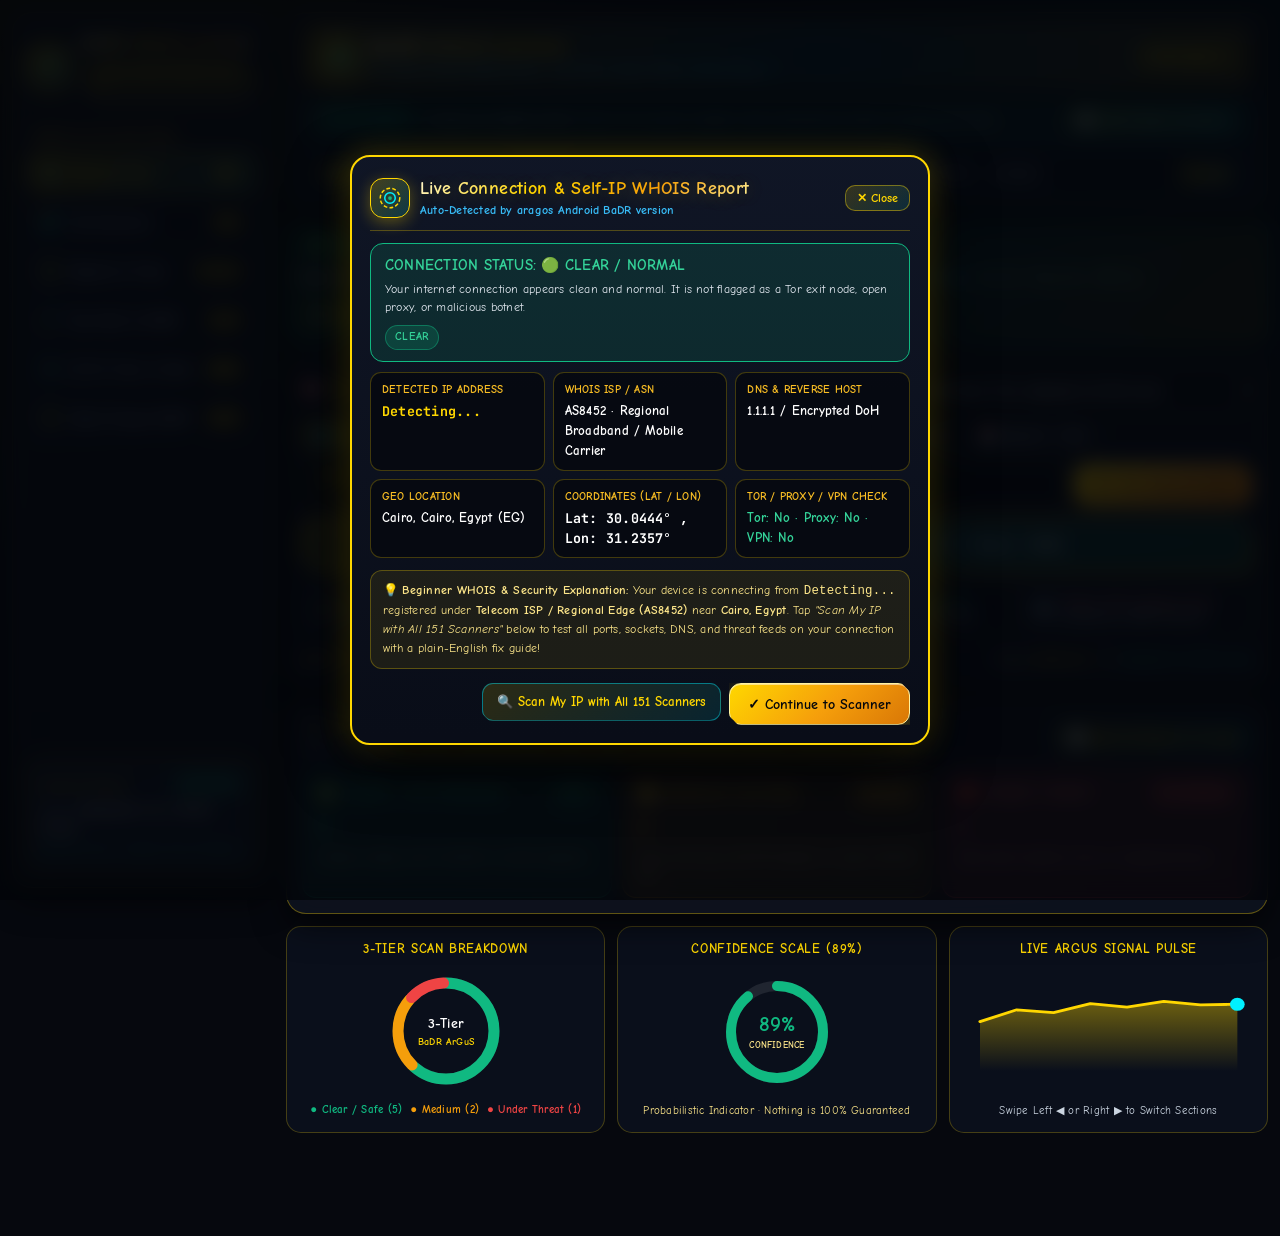
==== commit 9d0c636b: "aragos Android BaDR version v4.8: Official Android SDK APK (aapt/dx/apksigner v1+v2+v3), In-App Live" ====
--- a/web/index.html
+++ b/web/index.html
@@ -2,600 +2,930 @@
 <html lang="en">
 <head>
   <meta charset="UTF-8" />
-  <meta name="viewport" content="width=device-width, initial-scale=1.0" />
-  <title>ARAGOS — Neural Cyber Reconnaissance & OSINT Platform</title>
-  <link rel="stylesheet" href="static/css/aragos.css" />
+  <meta name="viewport" content="width=device-width, initial-scale=1.0, maximum-scale=1.0, user-scalable=no, viewport-fit=cover" />
+  <meta name="theme-color" content="#06080e" />
+  <meta name="mobile-web-app-capable" content="yes" />
+  <meta name="apple-mobile-web-app-capable" content="yes" />
+  <meta name="apple-mobile-web-app-status-bar-style" content="black-translucent" />
+  <title>BaDR ArGuS scanner — aragos Android BaDR version</title>
+  <link rel="preconnect" href="https://fonts.googleapis.com" />
+  <link rel="preconnect" href="https://fonts.gstatic.com" crossorigin />
+  <link href="https://fonts.googleapis.com/css2?family=Architects+Daughter&family=Comic+Neue:ital,wght@0,400;0,700;1,400;1,700&family=JetBrains+Mono:wght@400;600;700&family=Patrick+Hand&display=swap" rel="stylesheet" />
+  <link rel="stylesheet" href="/static/css/aragos.css" />
 </head>
 <body>
-  <!-- Interactive Three.js 3D WebGL Background -->
-  <canvas id="aragos-webgl-canvas"></canvas>
-  <div class="ambient-aurora"></div>
-
-  <!-- Main Glassmorphism Application Shell -->
+  <!-- ==================== STARTUP SELF-IP / WHOIS / GEO / THREAT POP-UP MODAL ==================== -->
+  <div class="self-ip-modal-backdrop" id="self-ip-modal">
+    <div class="self-ip-modal-card">
+      <div style="display:flex;align-items:center;justify-content:space-between;gap:10px;border-bottom:1px solid rgba(255,215,0,0.28);padding-bottom:10px;">
+        <div style="display:flex;align-items:center;gap:10px;">
+          <div class="brand-orb" style="width:40px;height:40px;">
+            <svg viewBox="0 0 32 32" width="24" height="24" fill="none">
+              <circle cx="16" cy="16" r="13" stroke="#ffd700" stroke-width="2" stroke-dasharray="5 3"/>
+              <circle cx="16" cy="16" r="7" stroke="#00f0ff" stroke-width="2"/>
+              <circle cx="16" cy="16" r="2.5" fill="#10b981"/>
+            </svg>
+          </div>
+          <div>
+            <div class="gold-app-title" style="font-size:1.15rem;">Live Connection &amp; Self-IP WHOIS Report</div>
+            <div style="font-size:0.76rem;color:#38bdf8;font-weight:700;">Auto-Detected by aragos Android BaDR version</div>
+          </div>
+        </div>
+        <button class="swipe-arrow-btn" id="btn-close-self-ip-modal" title="Close Pop-up">✕ Close</button>
+      </div>
+
+      <!-- Threat Tier Banner inside Popup -->
+      <div id="self-ip-modal-status-banner" style="margin-top:12px;padding:11px 14px;border-radius:13px;background:rgba(16,185,129,0.15);border:1.5px solid #10b981;display:flex;align-items:center;justify-content:space-between;flex-wrap:wrap;gap:8px;">
+        <div>
+          <div style="font-size:0.95rem;font-weight:800;color:#34d399;" id="modal-self-threat-title">🟢 CONNECTION STATUS: CLEAR / NORMAL</div>
+          <div style="font-size:0.80rem;color:#e2e8f0;margin-top:2px;" id="modal-self-threat-desc">
+            Detecting your live public IP address, DNS resolver, WHOIS network owner, and Tor/VPN/Proxy flags...
+          </div>
+        </div>
+        <span class="sev-badge sev-OK" id="modal-self-threat-badge">CLEAR</span>
+      </div>
+
+      <!-- Telemetry Grid -->
+      <div class="self-ip-grid">
+        <div class="self-ip-cell">
+          <div class="self-ip-cell-label">Detected IP Address</div>
+          <div class="self-ip-cell-val" id="modal-self-ip" style="color:#ffd700;font-family:var(--font-mono);">Detecting...</div>
+        </div>
+        <div class="self-ip-cell">
+          <div class="self-ip-cell-label">WHOIS ISP / ASN</div>
+          <div class="self-ip-cell-val" id="modal-self-isp">Resolving WHOIS...</div>
+        </div>
+        <div class="self-ip-cell">
+          <div class="self-ip-cell-label">DNS &amp; Reverse Host</div>
+          <div class="self-ip-cell-val" id="modal-self-dns">1.1.1.1 / Encrypted DoH</div>
+        </div>
+        <div class="self-ip-cell">
+          <div class="self-ip-cell-label">Geo Location</div>
+          <div class="self-ip-cell-val" id="modal-self-geo">Locating...</div>
+        </div>
+        <div class="self-ip-cell">
+          <div class="self-ip-cell-label">Coordinates (Lat / Lon)</div>
+          <div class="self-ip-cell-val" id="modal-self-coords" style="font-family:var(--font-mono);">-- , --</div>
+        </div>
+        <div class="self-ip-cell">
+          <div class="self-ip-cell-label">Tor / Proxy / VPN Check</div>
+          <div class="self-ip-cell-val" id="modal-self-anon" style="color:#34d399;">Tor: No · Proxy: No · VPN: No</div>
+        </div>
+      </div>
+
+      <div style="margin-top:12px;padding:10px 12px;border-radius:12px;background:rgba(255,215,0,0.08);border:1px solid rgba(255,215,0,0.28);font-size:0.80rem;color:#fde68a;" id="modal-self-beginner-note">
+        💡 <strong>Beginner Tip:</strong> Your public IP address is like the return address on an envelope that your internet provider assigns to your Wi-Fi or mobile connection so websites know where to send pages back.
+      </div>
+
+      <div style="margin-top:14px;display:flex;gap:8px;flex-wrap:wrap;justify-content:flex-end;">
+        <button class="btn-secondary-glass" id="btn-scan-my-ip-now">
+          🔍 Scan My IP with All 151 Scanners
+        </button>
+        <button class="btn-primary-glow" id="btn-dismiss-self-ip-modal">
+          ✓ Continue to Scanner
+        </button>
+      </div>
+    </div>
+  </div>
+
   <div class="app-shell">
-    <!-- Left Glass Navigation Sidebar -->
-    <aside class="sidebar glass-panel">
+    <!-- ==================== SIDEBAR NAVIGATION (DESKTOP) ==================== -->
+    <aside class="glass-panel sidebar">
       <div>
-        <div class="brand-header">
-          <div class="brand-orb">A</div>
+        <a href="https://github.com/kimokiki333-code/args-luna" target="_blank" rel="noopener" class="brand-header" style="text-decoration:none;">
+          <div class="brand-orb">
+            <svg viewBox="0 0 36 36" width="28" height="28" fill="none">
+              <polygon points="18,2 33,10 33,26 18,34 3,26 3,10" stroke="#ffd700" stroke-width="2" fill="rgba(255,215,0,0.12)"/>
+              <circle cx="18" cy="18" r="6" stroke="#00f0ff" stroke-width="2"/>
+              <circle cx="18" cy="18" r="2.5" fill="#ffd700"/>
+            </svg>
+          </div>
           <div>
-            <div class="brand-title">ARAGOS</div>
-            <div class="brand-subtitle">Neural Recon Suite v3.0</div>
-          </div>
-        </div>
-
-        <div class="nav-section-label">Operations</div>
-        <ul class="nav-list">
-          <li>
-            <button class="nav-btn active" data-view="dashboard">
-              <span class="nav-btn-left">
-                <span>⚡</span>
-                <span>Command Center</span>
-              </span>
-              <span class="nav-badge" id="nav-badge-scans">1</span>
-            </button>
-          </li>
-          <li>
-            <button class="nav-btn" data-view="modules">
-              <span class="nav-btn-left">
-                <span>🛰️</span>
-                <span>Module Arsenal</span>
-              </span>
-              <span class="nav-badge" id="nav-badge-modules">151</span>
-            </button>
-          </li>
-          <li>
-            <button class="nav-btn" data-view="ai">
-              <span class="nav-btn-left">
-                <span>🧠</span>
-                <span>Ollama AI Copilot</span>
-              </span>
-              <span class="nav-badge" id="nav-badge-ai">Local+Cloud</span>
-            </button>
-          </li>
-          <li>
-            <button class="nav-btn" data-view="cli">
-              <span class="nav-btn-left">
-                <span>💻</span>
-                <span>Web CLI Terminal</span>
-              </span>
-              <span class="nav-badge">aragos&gt;</span>
-            </button>
-          </li>
-          <li>
-            <button class="nav-btn" data-view="reports">
-              <span class="nav-btn-left">
-                <span>📊</span>
-                <span>Scan Vault &amp; Export</span>
-              </span>
-              <span class="nav-badge" id="nav-badge-reports">TXT/JSON</span>
-            </button>
-          </li>
-        </ul>
-
-        <div class="nav-section-label">Configuration</div>
-        <ul class="nav-list">
-          <li>
-            <button class="nav-btn" data-view="settings">
-              <span class="nav-btn-left">
-                <span>⚙️</span>
-                <span>Ollama &amp; API Keys</span>
-              </span>
-            </button>
-          </li>
-        </ul>
+            <div class="gold-app-title" style="font-size:1.14rem;">BaDR ArGuS scanner</div>
+            <div class="gold-subtitle-badge" style="margin-top:3px;">aragos Android BaDR version ↗</div>
+          </div>
+        </a>
+
+        <div class="nav-section-label">Swipe or Tap Sections</div>
+        <div class="nav-list">
+          <button class="nav-btn active" data-view="dashboard">
+            <span class="nav-btn-left">
+              <svg width="20" height="20" viewBox="0 0 24 24" fill="none"><polygon points="12,2 22,7 22,17 12,22 2,17 2,7" stroke="#ffd700" stroke-width="1.8"/><circle cx="12" cy="12" r="4" stroke="#00f0ff" stroke-width="1.8"/><circle cx="12" cy="12" r="1.5" fill="#ffd700"/></svg>
+              <span>Scanner Hub</span>
+            </span>
+            <span class="nav-badge" id="kpi-total-modules">151</span>
+          </button>
+          <button class="nav-btn" data-view="modules">
+            <span class="nav-btn-left">
+              <svg width="20" height="20" viewBox="0 0 24 24" fill="none"><rect x="3" y="3" width="7" height="7" rx="2" stroke="#ffd700" stroke-width="1.8"/><rect x="14" y="3" width="7" height="7" rx="2" stroke="#00f0ff" stroke-width="1.8"/><rect x="3" y="14" width="7" height="7" rx="2" stroke="#00f0ff" stroke-width="1.8"/><rect x="14" y="14" width="7" height="7" rx="2" stroke="#10b981" stroke-width="1.8"/></svg>
+              <span>151 Scanners</span>
+            </span>
+            <span class="nav-badge" id="nav-badge-modules">151</span>
+          </button>
+          <button class="nav-btn" data-view="reports">
+            <span class="nav-btn-left">
+              <svg width="20" height="20" viewBox="0 0 24 24" fill="none"><path d="M4 19V5a2 2 0 012-2h9l5 5v11a2 2 0 01-2 2H6a2 2 0 01-2-2z" stroke="#ffd700" stroke-width="1.8"/><path d="M8 15l3-3 2 2 4-4" stroke="#10b981" stroke-width="2" stroke-linecap="round"/></svg>
+              <span>Reports &amp; Fixes</span>
+            </span>
+            <span class="nav-badge" id="nav-badge-scans">3-Tier</span>
+          </button>
+          <button class="nav-btn" data-view="settings">
+            <span class="nav-btn-left">
+              <svg width="20" height="20" viewBox="0 0 24 24" fill="none"><circle cx="8" cy="15" r="4" stroke="#ffd700" stroke-width="1.8"/><path d="M11 12l9-9m-3 3l3 3m-6 0l2 2" stroke="#00f0ff" stroke-width="1.8" stroke-linecap="round"/></svg>
+              <span>Key Vault &amp; AHM7</span>
+            </span>
+            <span class="nav-badge">+KEY</span>
+          </button>
+          <button class="nav-btn" data-view="ai">
+            <span class="nav-btn-left">
+              <svg width="20" height="20" viewBox="0 0 24 24" fill="none"><circle cx="12" cy="12" r="9" stroke="#00f0ff" stroke-width="1.8" stroke-dasharray="4 2"/><path d="M8 12h8M12 8v8" stroke="#ffd700" stroke-width="1.8" stroke-linecap="round"/></svg>
+              <span>AI Fix Tutor &amp; Shell</span>
+            </span>
+            <span class="nav-badge">FREE</span>
+          </button>
+          <button class="nav-btn" data-view="about">
+            <span class="nav-btn-left">
+              <svg width="20" height="20" viewBox="0 0 24 24" fill="none"><path d="M12 2L4 6v6c0 5.5 3.4 10.7 8 12 4.6-1.3 8-6.5 8-12V6l-8-4z" stroke="#ffd700" stroke-width="1.8"/><path d="M12 11v5m0-8h.01" stroke="#00f0ff" stroke-width="2" stroke-linecap="round"/></svg>
+              <span>About Aragos BaDR</span>
+            </span>
+            <span class="nav-badge">INFO</span>
+          </button>
+        </div>
       </div>
 
-      <!-- Bottom Ollama & 3D Engine Status Widget -->
-      <div class="sidebar-ai-box">
-        <div style="display:flex;align-items:center;justify-content:space-between;margin-bottom:6px;">
-          <span style="font-size:0.74rem;font-weight:700;letter-spacing:0.6px;color:#c4b5fd;text-transform:uppercase;">
-            Ollama Engine
-          </span>
-          <span class="status-dot" id="sidebar-ollama-dot"></span>
-        </div>
-        <div id="sidebar-active-model" style="font-family:var(--font-mono);font-size:0.76rem;color:#fff;word-break:break-all;margin-bottom:6px;">
-          deepseek-v3.1:671b-cloud
-        </div>
-        <div id="sidebar-ollama-mode" style="font-size:0.72rem;color:var(--text-secondary);">
-          Local (11434) + Cloud Ready
+      <div class="glass-panel-elevated" style="padding:12px;">
+        <div style="display:flex;align-items:center;justify-content:space-between;">
+          <span style="font-size:0.78rem;font-weight:800;color:#ffd700;">Cloud AI Engine</span>
+          <span class="sev-badge sev-OK">0 MB RAM</span>
+        </div>
+        <div style="font-size:0.76rem;color:var(--text-secondary);margin-top:5px;">
+          Model: <strong style="color:#fff;font-family:var(--font-mono);" id="sidebar-active-model">deepseek-v3.1:671b-cloud</strong>
+        </div>
+        <div style="font-size:0.72rem;color:#34d399;margin-top:3px;" id="sidebar-ollama-mode">
+          Multi-Key Pool + Keyless Free AI Ready
         </div>
       </div>
     </aside>
 
-    <!-- Top Glass HUD Bar -->
-    <header class="top-hud glass-panel">
-      <div class="target-bar-group">
-        <div class="target-input-wrapper">
-          <span class="target-prefix">TARGET //</span>
-          <input
-            type="text"
-            id="global-target-input"
-            class="target-input"
-            value="github.com"
-            placeholder="Enter domain, URL, IP, or CIDR (e.g. github.com)"
-          />
-        </div>
-        <div class="quick-target-chips">
-          <button class="chip-btn" data-target="github.com">github.com</button>
-          <button class="chip-btn" data-target="example.com">example.com</button>
-          <button class="chip-btn" data-target="cloudflare.com">cloudflare.com</button>
-        </div>
-      </div>
-
-      <div class="hud-controls">
-        <select id="hud-profile-select" class="glass-select" title="Scan Profile">
-          <option value="speed">⚡ Profile: SPEED</option>
-          <option value="deep">🔍 Profile: DEEP</option>
-          <option value="safe">🛡️ Profile: SAFE</option>
-        </select>
-
-        <select id="hud-model-select" class="glass-select" title="Active Ollama Local/Cloud Model (4GB RAM Optimized)">
-          <option value="deepseek-v3.1:671b-cloud">☁️ deepseek-v3.1:671b-cloud (0 MB Disk/RAM)</option>
-          <option value="qwen3-coder:480b-cloud">☁️ qwen3-coder:480b-cloud (0 MB Disk/RAM)</option>
-          <option value="gpt-oss:20b-cloud">☁️ gpt-oss:20b-cloud (0 MB Disk/RAM)</option>
-          <option value="qwen2.5-coder:1.5b">💻 qwen2.5-coder:1.5b (986 MB Disk · ~1.5GB RAM)</option>
-          <option value="llama3.2:1b">💻 llama3.2:1b (1.3 GB Disk · ~1.7GB RAM)</option>
-          <option value="gemma3:1b">💻 gemma3:1b (815 MB Disk · ~1.3GB RAM)</option>
-          <option value="qwen2.5:0.5b">💻 qwen2.5:0.5b (398 MB Disk · ~0.8GB RAM)</option>
-        </select>
-
-        <select id="hud-scene-select" class="glass-select" title="Three.js 3D Scene Mode">
-          <option value="globe">🌐 3D: Orbital Core</option>
-          <option value="neural">🕸️ 3D: Neural Matrix</option>
-          <option value="torus">🌀 3D: Quantum Torus</option>
-        </select>
-
-        <button class="btn-primary-glow" id="btn-quick-scan">
-          <span>▶</span>
-          <span>Run Recon</span>
-        </button>
-
-        <button class="btn-beast" id="btn-beast-mode" title="Execute Multi-Layer Infrastructure, Web & Security Sweep">
-          <span>🔥</span>
-          <span>BEAST MODE</span>
-        </button>
-
+    <!-- ==================== MAIN WORKSPACE ==================== -->
+    <main class="main-workspace" id="main-swipe-container">
+      <!-- ==================== VERY TOP TITLE LINKING TO GITHUB REPO ==================== -->
+      <header class="glass-panel top-hud-bar">
         <a
-          href="/api/deploy/download-zip"
-          class="btn-secondary-glass"
-          style="text-decoration:none;height:40px;border-color:rgba(16,185,129,0.5);color:#34d399;"
-          title="Download Complete Deployable ARAGOS v3.0 ZIP Package"
+          href="https://github.com/kimokiki333-code/args-luna"
+          target="_blank"
+          rel="noopener"
+          class="top-repo-ribbon"
+          id="top-github-repo-link"
+          title="Tap to open the official GitHub Repository: aragos Android BaDR version"
         >
-          <span>📦</span>
-          <span>Download ZIP</span>
+          <div style="display:flex;align-items:center;gap:10px;">
+            <div class="brand-orb" style="width:42px;height:42px;">
+              <svg viewBox="0 0 36 36" width="28" height="28" fill="none">
+                <polygon points="18,2 33,10 33,26 18,34 3,26 3,10" stroke="#ffd700" stroke-width="2.2" fill="rgba(255,215,0,0.15)"/>
+                <circle cx="18" cy="18" r="7" stroke="#00f0ff" stroke-width="2"/>
+                <path d="M14 18l3 3 5-6" stroke="#10b981" stroke-width="2.2" stroke-linecap="round" stroke-linejoin="round"/>
+              </svg>
+            </div>
+            <div>
+              <h1 class="gold-app-title" style="font-size:1.35rem;line-height:1.15;">BaDR ArGuS scanner</h1>
+              <div style="font-size:0.80rem;color:#38bdf8;font-weight:700;margin-top:2px;">
+                ★ <strong>aragos Android BaDR version</strong> · Tap Title to Open Official GitHub Repo ↗
+              </div>
+            </div>
+          </div>
+          <div style="display:flex;align-items:center;gap:6px;flex-wrap:wrap;">
+            <span class="gold-subtitle-badge">GitHub Repo ↗</span>
+          </div>
         </a>
-      </div>
-    </header>
-
-    <!-- Main Workspace Area -->
-    <main class="workspace-main">
-      <!-- ==================== VIEW 1: COMMAND CENTER ==================== -->
+
+        <!-- LIVE IN-APP OVER-THE-AIR (OTA) UPDATER STRIP (Replaces old OPPO F9 top download banner!) -->
+        <div style="display:flex;align-items:center;justify-content:space-between;gap:8px;padding:7px 12px;border-radius:11px;background:rgba(16,185,129,0.10);border:1px solid rgba(16,185,129,0.35);flex-wrap:wrap;">
+          <div style="display:flex;align-items:center;gap:8px;font-size:0.78rem;color:#d1fae5;">
+            <span class="sev-badge sev-OK" id="ota-version-badge">v4.8 OTA READY</span>
+            <span id="ota-status-label"><strong>In-App Live Updater Active:</strong> Future UI &amp; scanner updates install automatically without reinstalling the APK!</span>
+          </div>
+          <button class="swipe-arrow-btn" id="btn-check-live-ota" style="height:28px;font-size:0.74rem;border-color:rgba(16,185,129,0.55);color:#6ee7b7;">
+            🔄 Check &amp; Apply Live Update
+          </button>
+        </div>
+
+        <!-- ANDROID LEFT / RIGHT SWIPE NAVIGATION BAR -->
+        <div class="swipe-pager-bar">
+          <button class="swipe-arrow-btn" id="btn-swipe-prev" title="Swipe Right / Previous Section">
+            ◀ Prev
+          </button>
+          <div class="swipe-dots" id="top-swipe-dots">
+            <button class="swipe-dot-pill active" data-view="dashboard">1. Scanner</button>
+            <button class="swipe-dot-pill" data-view="modules">2. 151 Tools</button>
+            <button class="swipe-dot-pill" data-view="reports">3. Reports &amp; Fixes</button>
+            <button class="swipe-dot-pill" data-view="settings">4. Key Vault &amp; AHM7</button>
+            <button class="swipe-dot-pill" data-view="ai">5. AI Tutor</button>
+            <button class="swipe-dot-pill" data-view="about">6. About</button>
+          </div>
+          <button class="swipe-arrow-btn" id="btn-swipe-next" title="Swipe Left / Next Section">
+            Next ▶
+          </button>
+        </div>
+      </header>
+
+      <!-- ==================== SECTION 1: SCANNER HUB (NO ENDLESS SCROLL TRAP!) ==================== -->
       <section class="view-pane active" id="view-dashboard">
-        <!-- KPI Cards -->
-        <div class="kpi-grid">
-          <div class="glass-panel kpi-card">
-            <div class="kpi-label">Reconnaissance Arsenal</div>
-            <div class="kpi-value">
-              <span id="kpi-total-modules">151</span>
-              <span class="sev-badge sev-OK">ONLINE</span>
-            </div>
-            <div class="kpi-sub">
-              <span>58 Infra · 47 Web · 42 Sec · 4 Suites</span>
-            </div>
-          </div>
-
-          <div class="glass-panel kpi-card">
-            <div class="kpi-label">Active Target &amp; Risk Posture</div>
-            <div class="kpi-value">
-              <span id="kpi-risk-score">28/100</span>
-              <span class="sev-badge sev-INFO" id="kpi-risk-level">LOW</span>
-            </div>
-            <div class="kpi-sub">
-              <span>Target: <strong id="kpi-active-target" style="color:var(--cyan);">github.com</strong></span>
-            </div>
-          </div>
-
-          <div class="glass-panel kpi-card">
-            <div class="kpi-label">Telemetry Severity Matrix</div>
-            <div class="kpi-value" style="font-size:1.35rem;gap:8px;">
-              <span class="sev-badge sev-OK" id="kpi-sev-ok">OK: 2</span>
-              <span class="sev-badge sev-WARN" id="kpi-sev-warn">WARN: 1</span>
-              <span class="sev-badge sev-ALERT" id="kpi-sev-alert">ALERT: 0</span>
-            </div>
-            <div class="kpi-sub" id="kpi-scan-meta">
-              <span>Last scan duration: 0.85s</span>
-            </div>
-          </div>
-
-          <div class="glass-panel kpi-card">
-            <div class="kpi-label">Ollama Local &amp; Cloud Engine</div>
-            <div class="kpi-value" style="font-size:1.15rem;">
-              <span id="kpi-ai-model" style="color:#c4b5fd;">deepseek-v3.1:671b-cloud</span>
-            </div>
-            <div class="kpi-sub">
-              <span class="status-dot" id="kpi-ai-dot"></span>
-              <span id="kpi-ai-provider">Ollama Hybrid Bridge Ready</span>
-            </div>
-          </div>
-        </div>
-
-        <!-- Split Command Center -->
-        <div class="command-split">
-          <!-- Left: Rapid Module Launcher -->
-          <div class="glass-panel" style="display:flex;flex-direction:column;">
-            <div class="panel-header">
-              <div class="panel-title">
-                <span>🛰️</span>
-                <span>Rapid Module Launcher</span>
-              </div>
-              <button class="btn-secondary-glass" id="btn-run-selected-batch">
-                <span>⚡ Run Selected (<span id="selected-mod-count">3</span>)</span>
-              </button>
-            </div>
-
-            <div class="sweep-bar">
-              <button class="sweep-btn" data-sweep="infra">🌐 Infra Sweep</button>
-              <button class="sweep-btn" data-sweep="web">🕸️ Web Intel</button>
-              <button class="sweep-btn" data-sweep="sec">🛡️ Sec Audit</button>
-              <button class="sweep-btn" data-sweep="fav">⭐ Favorites</button>
-            </div>
-
-            <div style="padding:10px 14px;border-bottom:1px solid rgba(255,255,255,0.07);">
+        <!-- Live Detected Self-IP / WHOIS / DNS / Geo / Threat Strip -->
+        <div class="self-ip-hud-card" id="home-self-ip-strip">
+          <div style="display:flex;align-items:center;gap:10px;flex-wrap:wrap;">
+            <span class="sev-badge sev-OK" id="strip-self-status-badge">🟢 CLEAR</span>
+            <div style="font-size:0.86rem;">
+              <strong>Detected Connection IP:</strong>
+              <code id="strip-self-ip" style="color:#ffd700;font-weight:800;margin:0 4px;">Detecting...</code>
+              · <span id="strip-self-geo" style="color:#38bdf8;font-weight:700;">Locating Geo &amp; WHOIS...</span>
+              · <span id="strip-self-anon" style="color:#a7f3d0;">Tor/VPN/Proxy: Checking...</span>
+            </div>
+          </div>
+          <div style="display:flex;gap:7px;flex-wrap:wrap;">
+            <button class="btn-secondary-glass" id="btn-open-self-ip-modal" style="height:32px;font-size:0.78rem;">
+              🛰️ View My IP &amp; WHOIS Popup
+            </button>
+            <button class="btn-secondary-glass" id="btn-use-my-ip-as-target" style="height:32px;font-size:0.78rem;">
+              🎯 Put My IP in Scanner
+            </button>
+          </div>
+        </div>
+
+        <!-- Target Search & Category Card -->
+        <div class="glass-panel" style="padding:15px;display:flex;flex-direction:column;gap:11px;">
+          <div style="display:flex;align-items:center;justify-content:space-between;flex-wrap:wrap;gap:8px;">
+            <div style="font-size:1.0rem;font-weight:800;color:#ffd700;">
+              🎯 Target Search &amp; Multi-Category Recon
+            </div>
+            <select id="hud-model-select" class="glass-select" title="Active Cloud AI Model (Auto-Selects Free Pool)">
+              <option value="deepseek-v3.1:671b-cloud">☁️ Ollama Free: deepseek-v3.1:671b-cloud</option>
+              <option value="mistral-medium-2508">☁️ Mistral Pool 3: mistral-medium-2508 (375K TPM)</option>
+              <option value="mistral-large-2411">☁️ Mistral Pool 2: mistral-large-2411 (200B/mo)</option>
+              <option value="llama-3.1-8b-instant">☁️ Groq Free: llama-3.1-8b-instant (14.4K/day)</option>
+              <option value="meta-llama/llama-3.3-70b-instruct:free">☁️ OpenRouter: llama-3.3-70b:free</option>
+              <option value="gemini-2.0-flash">☁️ Gemini Free: gemini-2.0-flash</option>
+              <option value="openai">☁️ Keyless Free AI (No Key Needed)</option>
+            </select>
+          </div>
+
+          <!-- 6 Search Modes -->
+          <div class="osint-mode-bar" id="osint-mode-bar">
+            <button class="osint-mode-btn active" data-osintmode="domain">🌐 Domain / Website</button>
+            <button class="osint-mode-btn" data-osintmode="ip">📍 IP, Ports &amp; DNS</button>
+            <button class="osint-mode-btn" data-osintmode="username">👤 Username</button>
+            <button class="osint-mode-btn" data-osintmode="name">🪪 Person Name</button>
+            <button class="osint-mode-btn" data-osintmode="email">✉️ Email Breach</button>
+            <button class="osint-mode-btn" data-osintmode="extel">📅 Keyword + Date</button>
+          </div>
+
+          <!-- Extel Date-Range Picker Row -->
+          <div class="extel-date-row" id="extel-date-row">
+            <span style="font-size:0.78rem;color:#ffd700;font-weight:800;">📅 DATE FILTER:</span>
+            <label style="font-size:0.76rem;color:var(--text-secondary);">From:</label>
+            <input type="date" id="extel-date-from" class="extel-date-input" value="2026-09-01" />
+            <label style="font-size:0.76rem;color:var(--text-secondary);">To:</label>
+            <input type="date" id="extel-date-to" class="extel-date-input" value="2026-10-20" />
+            <button class="btn-primary-glow" id="btn-run-extel-search" style="height:34px;padding:0 12px;font-size:0.78rem;">
+              🔍 Search Posts by Date
+            </button>
+          </div>
+
+          <!-- Main Target Input & Scan Button -->
+          <div style="display:flex;align-items:center;gap:8px;flex-wrap:wrap;">
+            <div class="target-input-group">
+              <span class="target-prefix" id="target-input-prefix">TARGET //</span>
               <input
                 type="text"
-                id="dashboard-mod-search"
+                id="global-target-input"
                 class="target-input"
-                style="width:100%;padding:8px 12px;background:rgba(4,8,20,0.65);border:1px solid rgba(255,255,255,0.12);border-radius:9px;"
-                placeholder="Filter 151 modules (e.g. dns, ssl, headers, cors, cve)..."
+                value="github.com"
+                placeholder="Enter domain, IP address, email, username, or keyword..."
+                autocomplete="off"
               />
             </div>
-
-            <div class="compact-module-list" id="dashboard-module-list">
-              <!-- Populated by app.js -->
-            </div>
-          </div>
-
-          <!-- Right: Live Telemetry Console & AI Threat Analyst -->
-          <div class="glass-panel" style="display:flex;flex-direction:column;">
-            <div class="panel-header">
-              <div class="panel-title">
-                <span>📡</span>
-                <span id="output-panel-title">Live Reconnaissance Telemetry</span>
-              </div>
-              <div class="output-tabs">
-                <button class="tab-pill active" data-outtab="console">Terminal Output</button>
-                <button class="tab-pill" data-outtab="ai">🧠 AI Threat Analysis</button>
-                <button class="tab-pill" data-outtab="findings">Findings &amp; Runtimes</button>
-              </div>
-            </div>
-
-            <!-- Sub-toolbar for active scan -->
-            <div style="display:flex;align-items:center;justify-content:space-between;padding:10px 18px;border-bottom:1px solid rgba(255,255,255,0.07);flex-wrap:wrap;gap:8px;">
-              <div id="module-output-pills" style="display:flex;gap:6px;flex-wrap:wrap;">
-                <!-- Module filter pills for current scan -->
-              </div>
-              <div style="display:flex;gap:8px;">
-                <button class="btn-secondary-glass" id="btn-trigger-ai-analyze">
-                  <span>🧠</span>
-                  <span>Re-Analyze with Ollama</span>
-                </button>
-                <button class="btn-secondary-glass" id="btn-export-current-md">
-                  <span>⬇ Export MD</span>
-                </button>
-                <button class="btn-secondary-glass" id="btn-export-current-json">
-                  <span>⬇ JSON</span>
-                </button>
-              </div>
-            </div>
-
-            <!-- Tab 1: Terminal Output -->
-            <div id="outtab-console" style="flex:1;display:flex;flex-direction:column;">
-              <pre class="terminal-window" id="main-terminal-output">Initializing ARAGOS v3.0 Telemetry Stream...</pre>
-            </div>
-
-            <!-- Tab 2: AI Threat Analysis -->
-            <div id="outtab-ai" style="display:none;padding:18px;overflow-y:auto;max-height:480px;">
-              <div id="dashboard-ai-analysis" class="ai-markdown">
-                Select a scan or click "Re-Analyze with Ollama" to generate neural threat intelligence.
-              </div>
-            </div>
-
-            <!-- Tab 3: Structured Findings & Runtimes -->
-            <div id="outtab-findings" style="display:none;padding:18px;overflow-y:auto;max-height:480px;">
-              <div id="dashboard-findings-list" style="display:flex;flex-direction:column;gap:10px;"></div>
+            <button class="btn-primary-glow" id="btn-quick-scan">
+              <svg width="18" height="18" viewBox="0 0 24 24" fill="none"><polygon points="6,4 20,12 6,20" fill="#05070c"/></svg>
+              <span id="btn-quick-scan-label">Run Selected Scan</span>
+            </button>
+          </div>
+
+          <!-- HERO BUTTON: FULL 151 ALL-SCANNERS OMNI-SCAN -->
+          <button class="btn-omni-151" id="btn-beast-mode" title="Put this Domain, IP, or Email through ALL 151 Scanners at once!">
+            <svg width="24" height="24" viewBox="0 0 28 28" fill="none">
+              <polygon points="14,2 25,8 25,20 14,26 3,20 3,8" stroke="#ffd700" stroke-width="2.2" fill="rgba(255,215,0,0.2)"/>
+              <path d="M15 7L9 15h5l-1 6 6-8h-5l1-6z" fill="#00f0ff"/>
+            </svg>
+            <span>🚀 FULL SCAN: Run ALL 151 Scanners Together (Domain / IP / Email / DNS)</span>
+          </button>
+
+          <!-- Expanded Multi-Scanner Category Suites (No longer limited to 3 or 6 scanners!) -->
+          <div class="quick-sweep-grid">
+            <button class="sweep-btn" data-sweep="full151">
+              <span>⚡</span>
+              <div>
+                <div style="color:#ffd700;font-weight:800;">Full 151 All-Scanners</div>
+                <div style="font-size:0.72rem;color:var(--text-secondary);">All 151 Tools Together</div>
+              </div>
+            </button>
+            <button class="sweep-btn" data-sweep="infra">
+              <span>🌐</span>
+              <div>
+                <div style="color:#38bdf8;font-weight:800;">IP, Ports, Sockets &amp; DNS</div>
+                <div style="font-size:0.72rem;color:var(--text-secondary);">52 Network &amp; Infra Scanners</div>
+              </div>
+            </button>
+            <button class="sweep-btn" data-sweep="web">
+              <span>🕸️</span>
+              <div>
+                <div style="color:#34d399;font-weight:800;">Domain &amp; Web Deep Scan</div>
+                <div style="font-size:0.72rem;color:var(--text-secondary);">53 Web, SSL &amp; Header Scanners</div>
+              </div>
+            </button>
+            <button class="sweep-btn" data-sweep="sec">
+              <span>🛡️</span>
+              <div>
+                <div style="color:#f87171;font-weight:800;">Threat, CVE &amp; Breach Scan</div>
+                <div style="font-size:0.72rem;color:var(--text-secondary);">46 Security &amp; OSINT Scanners</div>
+              </div>
+            </button>
+          </div>
+
+          <!-- Quick Target Presets -->
+          <div style="display:flex;align-items:center;justify-content:space-between;flex-wrap:wrap;gap:8px;">
+            <div style="display:flex;align-items:center;gap:6px;flex-wrap:wrap;">
+              <span style="font-size:0.75rem;color:#fbbf24;font-weight:800;">QUICK TARGETS:</span>
+              <button class="chip-btn" data-target="github.com">github.com</button>
+              <button class="chip-btn" data-target="cloudflare.com">cloudflare.com</button>
+              <button class="chip-btn" data-target="8.8.8.8">8.8.8.8</button>
+              <button class="chip-btn" data-target="1.1.1.1">1.1.1.1</button>
+              <button class="chip-btn" data-target="example.com">example.com</button>
+            </div>
+            <div style="font-size:0.78rem;color:#fde68a;">
+              Target: <strong id="kpi-active-target" style="color:#ffd700;">github.com</strong> · AI: <strong id="kpi-ai-model" style="color:#34d399;">deepseek-v3.1:671b-cloud</strong>
+            </div>
+          </div>
+        </div>
+
+        <!-- 3-Tier Traffic-Light Overview Cards (Tap to Open Reports & How-To-Fix!) -->
+        <div class="glass-panel" style="padding:15px;">
+          <div style="display:flex;align-items:center;justify-content:space-between;flex-wrap:wrap;gap:8px;margin-bottom:10px;">
+            <div>
+              <div style="font-size:1.0rem;font-weight:800;color:#ffd700;">🚦 3-Tier Scan Status Overview (Tap Any Box to View Report &amp; Fixes)</div>
+              <div style="font-size:0.78rem;color:var(--text-secondary);">
+                Green = Clear/Safe · Yellow = Medium Caution · Red = Under Threat (Open Ports, Sockets, or Missing Protections)
+              </div>
+            </div>
+            <button class="btn-secondary-glass" id="btn-jump-to-reports" style="height:34px;font-size:0.80rem;">
+              📊 Open Full Reports &amp; Fixes ▶
+            </button>
+          </div>
+
+          <div class="three-tier-summary-grid">
+            <div class="tier-box tier-green" data-goto-report="beginner">
+              <div style="display:flex;align-items:center;justify-content:space-between;">
+                <span style="font-weight:800;color:#34d399;">🟢 CLEAR / NO PROBLEM</span>
+                <span class="sev-badge sev-OK">SAFE</span>
+              </div>
+              <div class="tier-count" style="color:#34d399;" id="home-tier-green-count">2</div>
+              <div style="font-size:0.78rem;color:#d1fae5;">Healthy configs, valid TLS/DNS, no active exposure</div>
+            </div>
+
+            <div class="tier-box tier-yellow" data-goto-report="beginner">
+              <div style="display:flex;align-items:center;justify-content:space-between;">
+                <span style="font-weight:800;color:#fbbf24;">🟡 MEDIUM CAUTION</span>
+                <span class="sev-badge sev-WARN">MEDIUM</span>
+              </div>
+              <div class="tier-count" style="color:#fbbf24;" id="home-tier-yellow-count">1</div>
+              <div style="font-size:0.78rem;color:#fef3c7;">Minor warnings, soft SPF/headers, or public WHOIS info</div>
+            </div>
+
+            <div class="tier-box tier-red" data-goto-report="beginner">
+              <div style="display:flex;align-items:center;justify-content:space-between;">
+                <span style="font-weight:800;color:#f87171;">🔴 UNDER THREAT</span>
+                <span class="sev-badge sev-ALERT">FIX NEEDED</span>
+              </div>
+              <div class="tier-count" style="color:#f87171;" id="home-tier-red-count">0</div>
+              <div style="font-size:0.78rem;color:#fee2e2;">Open ports, sockets, errors, or exposed services</div>
+            </div>
+          </div>
+        </div>
+
+        <!-- SVG Visual Telemetry Board -->
+        <div class="svg-telemetry-grid" id="svg-telemetry-board">
+          <div class="svg-gauge-card">
+            <div class="svg-gauge-title">3-Tier Scan Breakdown</div>
+            <div id="svg-radial-fractions-holder" style="display:flex;align-items:center;justify-content:center;width:100%;min-height:132px;"></div>
+            <div id="svg-radial-legend" style="display:flex;gap:8px;flex-wrap:wrap;justify-content:center;font-size:0.74rem;margin-top:4px;"></div>
+          </div>
+
+          <div class="svg-gauge-card">
+            <div class="svg-gauge-title">Confidence Scale (<span id="banner-confidence-pct">89%</span>)</div>
+            <div id="svg-confidence-gauge-holder" style="display:flex;align-items:center;justify-content:center;width:100%;min-height:124px;"></div>
+            <div style="font-size:0.73rem;color:#fde68a;text-align:center;margin-top:4px;" id="svg-confidence-caption">
+              Probabilistic Indicator · Nothing is 100% Guaranteed
+            </div>
+          </div>
+
+          <div class="svg-gauge-card">
+            <div class="svg-gauge-title">Live ArGuS Signal Pulse</div>
+            <div id="svg-pulse-wave-holder" style="display:flex;align-items:center;justify-content:center;width:100%;min-height:110px;"></div>
+            <div style="font-size:0.73rem;color:var(--text-secondary);text-align:center;margin-top:4px;" id="svg-pulse-caption">
+              Swipe Left ◀ or Right ▶ to Switch Sections
             </div>
           </div>
         </div>
       </section>
 
-      <!-- ==================== VIEW 2: MODULE ARSENAL (ALL 151) ==================== -->
+      <!-- ==================== SECTION 2: ALL 151 SCANNERS (DEDICATED SCROLL VIEW) ==================== -->
       <section class="view-pane" id="view-modules">
-        <div class="glass-panel arsenal-toolbar">
-          <div class="filter-pills" id="arsenal-section-pills">
-            <button class="filter-pill active" data-sec="all">All Modules (151)</button>
-            <button class="filter-pill" data-sec="Network & Infrastructure">🌐 Network &amp; Infra</button>
-            <button class="filter-pill" data-sec="Web Application Analysis">🕸️ Web Application</button>
-            <button class="filter-pill" data-sec="Security & Threat Intelligence">🛡️ Security &amp; Threat Intel</button>
-            <button class="filter-pill" data-sec="fav">⭐ Favorites</button>
-          </div>
-
-          <div style="display:flex;gap:10px;align-items:center;">
-            <select id="arsenal-tag-select" class="glass-select">
-              <option value="all">Tag: All Tags</option>
-              <option value="dns">#dns</option>
-              <option value="tls">#tls</option>
-              <option value="web">#web</option>
-              <option value="cloud">#cloud</option>
-              <option value="email">#email</option>
-              <option value="recon">#recon</option>
-              <option value="fast">#fast</option>
-              <option value="heavy">#heavy</option>
-            </select>
+        <div class="glass-panel" style="padding:16px;">
+          <div style="display:flex;align-items:center;justify-content:space-between;flex-wrap:wrap;gap:10px;">
+            <div>
+              <h2 class="gold-app-title" style="font-size:1.3rem;">⚡ All 151 Scanners &amp; Multi-Selector</h2>
+              <p style="font-size:0.82rem;color:var(--text-secondary);margin-top:2px;">
+                Scroll freely through all 151 scanners here without blocking other sections. Tap checkboxes to pick scanners or run all 151 at once!
+              </p>
+            </div>
+            <div style="display:flex;gap:8px;flex-wrap:wrap;">
+              <button class="btn-secondary-glass" id="btn-select-all-151" style="height:36px;">
+                ✓ Select All 151
+              </button>
+              <button class="btn-secondary-glass" id="btn-clear-selected-151" style="height:36px;">
+                ✕ Clear Selection
+              </button>
+              <button class="btn-primary-glow" id="btn-run-selected-batch" style="height:36px;padding:0 14px;font-size:0.82rem;">
+                ▶ Run Selected (<span id="selected-mod-count">3</span>)
+              </button>
+            </div>
+          </div>
+
+          <!-- Section Filter Pills -->
+          <div style="display:flex;gap:7px;flex-wrap:wrap;margin-top:12px;" id="arsenal-section-pills">
+            <button class="chip-btn filter-pill active" data-sec="all">All 151 Scanners</button>
+            <button class="chip-btn filter-pill" data-sec="Network & Infrastructure">🌐 IP, Ports &amp; Network (52)</button>
+            <button class="chip-btn filter-pill" data-sec="Web Application Analysis">🕸️ Domain &amp; Web App (53)</button>
+            <button class="chip-btn filter-pill" data-sec="Security & Threat Intelligence">🛡️ Security &amp; Threat (46)</button>
+            <button class="chip-btn filter-pill" data-sec="fav">⭐ Favorites</button>
+          </div>
+
+          <!-- Search & Tag Filter -->
+          <div style="margin-top:10px;display:flex;gap:8px;flex-wrap:wrap;">
             <input
               type="text"
-              id="arsenal-search-input"
+              id="dashboard-mod-search"
               class="target-input"
-              style="width:260px;height:40px;padding:0 12px;background:rgba(5,10,24,0.75);border:1px solid rgba(255,255,255,0.16);border-radius:10px;"
-              placeholder="Search module name, ID, script..."
+              placeholder="Search all 151 scanners by number (1–151), name, port, DNS, SSL, WHOIS..."
+              style="background:rgba(6,9,16,0.92);padding:9px 14px;border-radius:11px;border:1px solid rgba(255,215,0,0.32);flex:1;"
             />
-          </div>
-        </div>
-
-        <div class="modules-grid" id="arsenal-modules-grid">
-          <!-- Populated by app.js -->
+            <select id="arsenal-tag-select" class="glass-select">
+              <option value="all">All Capabilities</option>
+              <option value="dns">DNS &amp; Domain</option>
+              <option value="ssl">SSL / TLS Crypto</option>
+              <option value="http">HTTP / Web</option>
+              <option value="osint">OSINT &amp; Identity</option>
+              <option value="vuln">Vulnerability Audit</option>
+              <option value="cloud">Cloud &amp; CDN</option>
+            </select>
+          </div>
+
+          <!-- Scrollable 151 Scanners Checklist -->
+          <div style="margin-top:12px;">
+            <div class="clear-scan-grid" id="dashboard-module-list"></div>
+          </div>
         </div>
       </section>
 
-      <!-- ==================== VIEW 3: OLLAMA AI COPILOT & MODEL HUB ==================== -->
+      <!-- ==================== SECTION 3: REPORTS & BEGINNER "HOW TO FIX" CENTER ==================== -->
+      <section class="view-pane" id="view-reports">
+        <div class="glass-panel" style="padding:16px;">
+          <div style="display:flex;align-items:center;justify-content:space-between;flex-wrap:wrap;gap:10px;margin-bottom:10px;">
+            <div>
+              <h2 class="gold-app-title" style="font-size:1.3rem;" id="output-panel-title">📊 Multi-View Scan Reports &amp; Beginner Fix Guide</h2>
+              <p style="font-size:0.82rem;color:var(--text-secondary);">
+                Tap any report mode below or <strong>swipe left/right</strong> inside the report box to switch between Beginner Fix Guide, Normal Report, Full Report, AI Report, and Raw Output!
+              </p>
+            </div>
+            <div style="display:flex;gap:6px;flex-wrap:wrap;">
+              <button class="btn-secondary-glass" id="btn-read-report-aloud" style="height:34px;font-size:0.78rem;" title="Read Report Aloud via AHM7 SpeechSter / Browser TTS">
+                🔊 Read Aloud
+              </button>
+              <button class="btn-secondary-glass" id="btn-trigger-ai-analyze" style="height:34px;font-size:0.78rem;">
+                🧠 AI Explain &amp; Fix
+              </button>
+              <button class="btn-secondary-glass" id="btn-export-current-md" style="height:34px;font-size:0.78rem;">
+                ⬇ MD
+              </button>
+              <button class="btn-secondary-glass" id="btn-export-current-json" style="height:34px;font-size:0.78rem;">
+                ⬇ JSON
+              </button>
+            </div>
+          </div>
+
+          <!-- 5 Report View Sub-Tabs (Buttons + Swipe Left/Right Support) -->
+          <div class="report-subtabs-bar" id="report-subtabs-bar">
+            <button class="report-subtab-btn active" data-outtab="beginner">
+              🛠️ 1. Beginner Summary &amp; How To Fix (3-Tier)
+            </button>
+            <button class="report-subtab-btn" data-outtab="findings">
+              📋 2. Normal Report (Visual Cards)
+            </button>
+            <button class="report-subtab-btn" data-outtab="full">
+              📚 3. Full Report &amp; History
+            </button>
+            <button class="report-subtab-btn" data-outtab="ai">
+              🧠 4. AI Deep Report
+            </button>
+            <button class="report-subtab-btn" data-outtab="console">
+              📟 5. Raw Report
+            </button>
+          </div>
+
+          <!-- Filter by Module Pill Strip -->
+          <div style="padding:10px 0;border-bottom:1px solid rgba(255,215,0,0.14);display:flex;gap:6px;flex-wrap:wrap;" id="module-output-pills"></div>
+
+          <!-- Swipeable Report Content Area -->
+          <div id="report-swipe-area" style="margin-top:12px;">
+            <!-- Sub-Tab 1: Beginner Plain-English Summary & Step-by-Step "How It Gets Fixed" (3-Tier Green/Yellow/Red) -->
+            <div id="outtab-beginner" style="display:flex;flex-direction:column;gap:12px;">
+              <div id="beginner-report-container"></div>
+            </div>
+
+            <!-- Sub-Tab 2: Normal Report (Visual Telemetry Cards) -->
+            <div id="outtab-findings" style="display:none;flex-direction:column;gap:12px;">
+              <div id="dashboard-findings-list" class="visual-telemetry-cards"></div>
+            </div>
+
+            <!-- Sub-Tab 3: Full Report & Saved Scan History -->
+            <div id="outtab-full" style="display:none;flex-direction:column;gap:12px;">
+              <div id="full-report-container" style="display:flex;flex-direction:column;gap:12px;"></div>
+              <div style="border-top:1px solid rgba(255,215,0,0.2);padding-top:12px;">
+                <div style="display:flex;align-items:center;justify-content:space-between;margin-bottom:8px;">
+                  <strong style="color:#ffd700;">📁 Saved Scan Sessions Vault</strong>
+                  <button class="btn-secondary-glass" id="btn-refresh-scans" style="height:30px;font-size:0.75rem;">↻ Refresh</button>
+                </div>
+                <div id="reports-vault-list" style="display:flex;flex-direction:column;gap:8px;"></div>
+              </div>
+            </div>
+
+            <!-- Sub-Tab 4: AI Deep Report -->
+            <div id="outtab-ai" style="display:none;flex-direction:column;gap:12px;">
+              <div class="ai-markdown" id="dashboard-ai-analysis"></div>
+            </div>
+
+            <!-- Sub-Tab 5: Raw Console Output -->
+            <div id="outtab-console" style="display:none;flex-direction:column;gap:12px;">
+              <div class="terminal-output" id="main-terminal-output"></div>
+            </div>
+          </div>
+        </div>
+      </section>
+
+      <!-- ==================== SECTION 4: MULTI-KEY VAULT (+ ADD NEW KEY) & AHM7 21 FREE TOOLS ==================== -->
+      <section class="view-pane" id="view-settings">
+        <div class="glass-panel" style="padding:16px;">
+          <div style="display:flex;align-items:center;justify-content:space-between;flex-wrap:wrap;gap:10px;margin-bottom:12px;">
+            <div>
+              <h2 class="gold-app-title" style="font-size:1.3rem;">🔑 Multi-Key Cloud AI Vault &amp; Free Pool Router</h2>
+              <p style="font-size:0.82rem;color:var(--text-secondary);margin-top:3px;">
+                Add as many free API keys as you want (e.g., 4 OpenRouter, 4 Ollama, Mistral, Groq, Gemini, OpenAI)! Choose a provider below—the frontend &amp; backend route loads automatically, and <strong>Model is 100% Optional</strong> (auto-selects the best free model if left blank!).
+              </p>
+            </div>
+            <span class="sev-badge sev-OK" id="vault-active-summary">Multi-Key Pool Active</span>
+          </div>
+
+          <!-- "+ ADD A NEW FREE API KEY" INTERACTIVE BUILDER -->
+          <div class="add-key-builder-card">
+            <div style="display:flex;align-items:center;justify-content:space-between;flex-wrap:wrap;gap:8px;margin-bottom:10px;">
+              <div style="font-size:1.05rem;font-weight:800;color:#ffd700;">
+                ➕ Add a New Free API Key (Unlimited Keys per Provider)
+              </div>
+              <span class="sev-badge sev-INFO" id="builder-route-badge">Route Auto-Loaded</span>
+            </div>
+
+            <div style="display:grid;grid-template-columns:repeat(auto-fit,minmax(210px,1fr));gap:10px;">
+              <div>
+                <label style="font-size:0.78rem;color:#ffd700;font-weight:800;">1. Choose Provider (Auto-Loads Route)</label>
+                <select id="new-key-provider" class="glass-select" style="width:100%;margin-top:4px;height:40px;">
+                  <option value="ollama">☁️ Ollama Cloud (Free API Keys)</option>
+                  <option value="deepseek">🐋 DeepSeek Harness (`@deepseek-ai/dsh` · 1M Context Pool)</option>
+                  <option value="openrouter">🌐 OpenRouter (Free `:free` Models)</option>
+                  <option value="mistral">⚡ Mistral AI (7-Pool Free Tier)</option>
+                  <option value="groq">🚀 Groq Cloud (Forever-Free 14.4K/Day)</option>
+                  <option value="nvidia">🟢 NVIDIA NIM Free Dev (`deepseek-ai/deepseek-r1`)</option>
+                  <option value="google">✨ Google Gemini (AI Studio Free)</option>
+                  <option value="openai">🤖 OpenAI / Custom Compatible</option>
+                  <option value="keyless_free">🔓 Keyless Free AI + AHM7 (No Key Needed)</option>
+                </select>
+              </div>
+
+              <div>
+                <label style="font-size:0.78rem;color:#ffd700;font-weight:800;">2. Paste Your Free API Key</label>
+                <input
+                  type="password"
+                  id="new-key-value"
+                  class="target-input"
+                  placeholder="Paste API key here..."
+                  style="width:100%;margin-top:4px;padding:8px 12px;background:rgba(6,9,16,0.92);border:1px solid rgba(255,215,0,0.38);border-radius:10px;"
+                />
+              </div>
+
+              <div>
+                <label style="font-size:0.78rem;color:#34d399;font-weight:800;">3. Model (OPTIONAL — Leave Blank for Auto!)</label>
+                <input
+                  type="text"
+                  id="new-key-model"
+                  class="target-input"
+                  placeholder="Optional: Auto-loads best free model..."
+                  list="provider-free-models-datalist"
+                  style="width:100%;margin-top:4px;padding:8px 12px;background:rgba(6,9,16,0.92);border:1px solid rgba(16,185,129,0.45);border-radius:10px;"
+                />
+                <datalist id="provider-free-models-datalist"></datalist>
+              </div>
+
+              <div>
+                <label style="font-size:0.78rem;color:var(--text-secondary);font-weight:700;">4. Key Nickname (Optional)</label>
+                <input
+                  type="text"
+                  id="new-key-label"
+                  class="target-input"
+                  placeholder="e.g. My Ollama Key #2"
+                  style="width:100%;margin-top:4px;padding:8px 12px;background:rgba(6,9,16,0.92);border:1px solid rgba(255,215,0,0.24);border-radius:10px;"
+                />
+              </div>
+            </div>
+
+            <!-- Auto-Loaded Frontend/Backend Route Preview Box -->
+            <div style="margin-top:10px;padding:9px 12px;border-radius:10px;background:rgba(6,9,16,0.88);border:1px solid rgba(0,240,255,0.28);font-size:0.78rem;color:#cbd5e1;" id="new-key-auto-route-info">
+              <strong>Auto-Wired Endpoint:</strong> <code>https://ollama.com/api/chat</code> · <strong>Auto Free Model:</strong> <code>deepseek-v3.1:671b-cloud</code> (Leave model blank if you don't know it!)
+            </div>
+
+            <div style="margin-top:10px;display:flex;gap:8px;flex-wrap:wrap;align-items:center;">
+              <button class="btn-primary-glow" id="btn-add-new-vault-key">
+                ➕ Add Key to Active Pool
+              </button>
+              <a href="https://ollama.com/settings/keys" target="_blank" rel="noopener" id="new-key-get-link" class="btn-secondary-glass" style="text-decoration:none;">
+                🔗 Get Free Key for Selected Provider ↗
+              </a>
+            </div>
+          </div>
+
+          <!-- Saved Multi-Keys Pool List -->
+          <div style="margin-bottom:14px;">
+            <div style="font-size:0.95rem;font-weight:800;color:#ffd700;margin-bottom:8px;">
+              🗂️ Your Active Multi-Key Pool (<span id="saved-keys-count-badge">1</span> Keys Ready — Auto Round-Robin Rotation)
+            </div>
+            <div id="saved-multi-keys-list" style="display:grid;grid-template-columns:repeat(auto-fill,minmax(270px,1fr));gap:8px;"></div>
+          </div>
+
+          <!-- Mistral 7-Pool & Groq 2026 Free Tier Intelligence Box -->
+          <div style="padding:14px;border-radius:14px;background:rgba(0,240,255,0.07);border:1px solid rgba(0,240,255,0.32);margin-bottom:14px;">
+            <div style="font-size:0.95rem;font-weight:800;color:#38bdf8;margin-bottom:6px;">
+              📊 Built-In Mistral 7-Pool &amp; Groq 2026 Free Quota Optimizer (No 429 Errors!)
+            </div>
+            <div style="font-size:0.80rem;color:#e2e8f0;display:grid;grid-template-columns:repeat(auto-fit,minmax(260px,1fr));gap:10px;">
+              <div style="padding:9px;border-radius:10px;background:rgba(6,9,16,0.75);border:1px solid rgba(255,215,0,0.2);">
+                <strong style="color:#ffd700;">⚡ Mistral Free Tier — 7 Separate Pools (r/MistralAI Analysis):</strong><br/>
+                Mistral shares rate limits by <em>pool</em>, not per model! Our router automatically cycles across isolated pools:<br/>
+                • <strong>Pool 3 (`mistral-medium-2508`):</strong> 375K tok/min, 25 RPM, NO monthly limit<br/>
+                • <strong>Pool 2 (`mistral-large-2411`):</strong> 600K tok/5-min, 60 RPM, 200B tok/month (isolated!)<br/>
+                • <strong>Pool 7 (`devstral-2512`):</strong> 1,000,000 tok/min, 50 RPM<br/>
+                • <strong>Pool 4 (`mistral-medium-2505`):</strong> 60K tok/min, 60 RPM<br/>
+                • <strong>Pool 1 (`open-mistral-nemo` / `mistral-small-2506`):</strong> 50K tok/min
+              </div>
+              <div style="padding:9px;border-radius:10px;background:rgba(6,9,16,0.75);border:1px solid rgba(16,185,129,0.25);">
+                <strong style="color:#34d399;">🚀 Groq 2026 Forever-Free Tier &amp; Keyless AI:</strong><br/>
+                • <strong>Groq Free API (`console.groq.com/keys`):</strong> Still 100% free with no credit card! Gives <strong>14,400 req/day &amp; 30 RPM</strong> on `llama-3.1-8b-instant` &amp; `openai/gpt-oss-20b`, and <strong>1,000 req/day</strong> on `llama-3.3-70b-versatile`.<br/>
+                • <strong>Zero-Key Mode:</strong> Even with 0 keys, our built-in Keyless Cloud AI + AHM7 FreeAPI works automatically!
+              </div>
+              <div style="padding:9px;border-radius:10px;background:rgba(6,9,16,0.75);border:1px solid rgba(56,189,248,0.32);">
+                <strong style="color:#38bdf8;">🐋 DeepSeek Harness (`@deepseek-ai/dsh` — Everything is a Plugin):</strong><br/>
+                • Integrated from <a href="https://github.com/kimokiki333-code/deepseek-harness" target="_blank" rel="noopener" style="color:#ffd700;"><code>kimokiki333-code/deepseek-harness</code></a> (MIT Open Source)!<br/>
+                • Supports <strong>`deepseek-flash` (DeepSeek-V4.1-Flash · 1M Context)</strong> &amp; <strong>`deepseek-v4-pro` (1M Context)</strong> with both <code>DEEPSEEK_API_KEY</code> and DeepSeek Account Tokens (<code>x-dsh-auth-token</code>) + NVIDIA NIM Free Dev Routes!
+              </div>
+            </div>
+          </div>
+
+          <!-- Pre-Wired Provider Cards -->
+          <div class="vault-provider-grid" id="vault-providers-container"></div>
+        </div>
+
+        <!-- ==================== AHM7 FREEAPI (freeapi.pro / ahm7xmakki.com) 21 ZERO-KEY TOOLS ==================== -->
+        <div class="glass-panel" style="padding:16px;">
+          <div style="display:flex;align-items:center;justify-content:space-between;flex-wrap:wrap;gap:10px;margin-bottom:12px;">
+            <div>
+              <h3 class="gold-app-title" style="font-size:1.22rem;">🛠️ AHM7 FreeAPI (`freeapi.pro` / `ahm7xmakki.com`) — All 21 Zero-Key Tools</h3>
+              <p style="font-size:0.80rem;color:var(--text-secondary);margin-top:2px;">
+                21 production REST APIs &amp; tools with <strong>Zero API Key, Zero Signup, and Frontend + Backend Integration</strong> (WebSnap Screenshot, WebZip Site Archiver, TempSter Disposable OSINT Email, SpeechSter 580-Voice TTS, VisionChat AI OCR, PixelSter Flux AI, and more!).
+              </p>
+            </div>
+            <a href="https://freeapi.pro/docs" target="_blank" rel="noopener" class="btn-secondary-glass" style="text-decoration:none;height:34px;font-size:0.78rem;">
+              📖 Open FreeAPI Docs ↗
+            </a>
+          </div>
+
+          <!-- Interactive AHM7 Tool Runner Bar -->
+          <div style="padding:12px;border-radius:13px;background:rgba(6,9,16,0.9);border:1px solid rgba(255,215,0,0.32);margin-bottom:12px;">
+            <div style="display:flex;gap:8px;flex-wrap:wrap;align-items:center;">
+              <select id="ahm7-tool-select" class="glass-select" style="flex:1;min-width:220px;"></select>
+              <input
+                type="text"
+                id="ahm7-param-input"
+                class="target-input"
+                value="https://github.com"
+                placeholder="Enter URL, text, or search query for selected AHM7 tool..."
+                style="flex:2;min-width:220px;padding:8px 12px;background:rgba(12,17,29,0.95);border:1px solid rgba(0,240,255,0.35);border-radius:10px;"
+              />
+              <button class="btn-primary-glow" id="btn-run-ahm7-tool" style="height:38px;">
+                ⚡ Run AHM7 Tool
+              </button>
+            </div>
+            <div id="ahm7-tool-result-box" style="margin-top:10px;display:none;padding:10px;border-radius:10px;background:rgba(16,185,129,0.1);border:1px solid rgba(16,185,129,0.35);font-size:0.82rem;"></div>
+          </div>
+
+          <div id="ahm7-tools-grid" style="display:grid;grid-template-columns:repeat(auto-fill,minmax(265px,1fr));gap:10px;max-height:480px;overflow-y:auto;padding-right:4px;"></div>
+        </div>
+      </section>
+
+      <!-- ==================== SECTION 5: BEGINNER AI CYBERSECURITY TUTOR & SHELL ==================== -->
       <section class="view-pane" id="view-ai">
         <div class="ai-hub-grid">
-          <!-- Left: Ollama Local & Cloud Model Manager -->
+          <div class="glass-panel" style="padding:15px;display:flex;flex-direction:column;gap:10px;">
+            <div style="display:flex;align-items:center;justify-content:space-between;">
+              <h3 style="font-size:1.0rem;font-weight:800;color:#ffd700;">☁️ Active Cloud AI Pool</h3>
+              <button class="btn-secondary-glass" id="btn-refresh-ollama" style="height:30px;padding:0 10px;font-size:0.74rem;">↻ Sync</button>
+            </div>
+            <div style="padding:9px 11px;border-radius:10px;background:rgba(255,215,0,0.10);border:1px solid rgba(255,215,0,0.28);font-size:0.78rem;color:#fde68a;">
+              💡 <strong>Beginner Tutor Mode:</strong> Explains every scan finding in plain English and gives step-by-step fix instructions.
+            </div>
+            <div id="ollama-models-list" style="display:flex;flex-direction:column;gap:8px;max-height:310px;overflow-y:auto;"></div>
+            <div style="margin-top:auto;padding-top:10px;border-top:1px solid rgba(255,215,0,0.14);display:flex;gap:6px;">
+              <input type="text" id="input-custom-ollama-model" class="target-input" placeholder="Custom model (optional)..." style="background:rgba(6,9,16,0.9);padding:7px 10px;border-radius:8px;border:1px solid rgba(255,215,0,0.24);font-size:0.78rem;" />
+              <button class="btn-primary-glow" id="btn-pull-ollama-model" style="height:34px;padding:0 12px;font-size:0.76rem;">Set</button>
+            </div>
+          </div>
+
           <div class="glass-panel" style="display:flex;flex-direction:column;">
-            <div class="panel-header">
-              <div class="panel-title">
-                <span>🦙</span>
-                <span>4GB-RAM Safe Models (0 Auto-Downloads)</span>
-              </div>
-              <div style="display:flex;gap:6px;">
-                <button class="btn-secondary-glass" id="btn-free-ollama-ram" title="Unload active local models from RAM">🧹 Free RAM</button>
-                <button class="btn-secondary-glass" id="btn-refresh-ollama">↻ Probe</button>
-              </div>
-            </div>
-
-            <div style="padding:14px 16px;border-bottom:1px solid rgba(255,255,255,0.08);display:flex;flex-direction:column;gap:10px;">
-              <div style="display:flex;align-items:center;justify-content:space-between;font-size:0.78rem;">
-                <span style="color:var(--text-secondary);">Ollama Bridge (<code style="color:var(--cyan);" id="ai-hub-local-url">Hybrid Local + Cloud</code>)</span>
-                <span class="sev-badge sev-OK" id="ai-hub-daemon-badge">Ready</span>
-              </div>
-
-              <label style="display:flex;align-items:center;gap:8px;font-size:0.78rem;color:var(--text-secondary);cursor:pointer;">
-                <input type="checkbox" id="chk-browser-direct-ollama" checked />
-                <span>Auto-Synthesize with Aragos Neural Core when Daemon Offline</span>
-              </label>
-
-              <div style="display:flex;gap:8px;">
-                <input
-                  type="text"
-                  id="input-custom-ollama-model"
-                  class="target-input"
-                  style="flex:1;height:36px;padding:0 10px;background:rgba(4,8,20,0.7);border:1px solid rgba(255,255,255,0.14);border-radius:8px;font-size:0.78rem;"
-                  placeholder="Model tag (e.g. llama3.3 or glm-4.6:cloud)"
-                />
-                <button class="btn-secondary-glass" id="btn-pull-ollama-model" style="height:36px;">
-                  Use / Pull
-                </button>
-              </div>
-            </div>
-
-            <div style="padding:12px 14px;overflow-y:auto;max-height:430px;display:flex;flex-direction:column;gap:8px;" id="ollama-models-list">
-              <!-- Populated by app.js -->
-            </div>
-          </div>
-
-          <!-- Right: Interactive AI Security Analyst Chat -->
-          <div class="glass-panel" style="display:flex;flex-direction:column;">
-            <div class="panel-header">
-              <div class="panel-title">
-                <span>🧠</span>
-                <span>ARAGOS Neural Security Analyst</span>
-              </div>
+            <div style="padding:12px 15px;border-bottom:1px solid rgba(255,215,0,0.16);display:flex;align-items:center;justify-content:space-between;flex-wrap:wrap;gap:8px;">
+              <div style="font-size:1.02rem;font-weight:800;color:#ffd700;">🧠 Beginner Cybersecurity Tutor &amp; Threat Fixer</div>
               <div style="display:flex;gap:6px;flex-wrap:wrap;">
-                <button class="chip-btn ai-prompt-chip" data-prompt="Analyze the latest scan telemetry and list the top 3 security risks and fixes.">
-                  🔍 Analyze Latest Scan
-                </button>
-                <button class="chip-btn ai-prompt-chip" data-prompt="Generate hardened HTTP security headers (CSP, HSTS, Permissions-Policy) for the current target.">
-                  🛡️ Hardening Config
-                </button>
-                <button class="chip-btn ai-prompt-chip" data-prompt="How do I run both local and cloud models with Ollama in ARAGOS?">
-                  🦙 Ollama Cloud Guide
-                </button>
-              </div>
-            </div>
-
+                <button class="chip-btn ai-prompt-chip" data-prompt="Explain my latest scan report in very simple words for someone new to cybersecurity, and tell me step by step how to fix any Red or Yellow warnings.">Explain &amp; Fix for Beginner</button>
+                <button class="chip-btn ai-prompt-chip" data-prompt="I scanned my own IP address and saw 6-7 threats or open ports. What do they mean and how do I fix them on my router or phone?">Why Does My IP Show Threats?</button>
+              </div>
+            </div>
             <div class="chat-messages" id="ai-chat-messages">
               <div class="chat-bubble assistant ai-markdown">
-                <h4>⚡ ARAGOS Neural Recon Copilot Online</h4>
-                <p>Connected to your hybrid <strong>Ollama Local + Cloud</strong> architecture and all <strong>151 ARAGOS reconnaissance modules</strong>.</p>
-                <p>Select any local model (e.g. <code>llama3.3:latest</code>, <code>qwen2.5-coder:14b</code>) or Ollama Cloud model (e.g. <code>deepseek-v3.1:671b-cloud</code>, <code>qwen3-coder:480b-cloud</code>, <code>gpt-oss:120b-cloud</code>) on the left, or ask me to analyze your active target scan!</p>
-              </div>
-            </div>
-
+                <p><strong>Welcome to the BaDR ArGuS Beginner Cybersecurity Tutor!</strong></p>
+                <p>You don't need to be a security expert—ask me about any Red (Under Threat) or Yellow (Medium) result, open port, socket, or DNS warning, and I will explain what it means in plain everyday language and walk you through <strong>how it gets fixed step by step</strong>.</p>
+              </div>
+            </div>
             <div class="chat-input-row">
-              <input
-                type="text"
-                id="ai-chat-input"
-                class="target-input"
-                style="flex:1;height:42px;padding:0 14px;background:rgba(4,8,20,0.75);border:1px solid rgba(255,255,255,0.16);border-radius:10px;"
-                placeholder="Ask your Ollama model about scan findings, CVEs, remediation, or recon strategy..."
-              />
-              <button class="btn-primary-glow" id="btn-send-ai-chat">
-                <span>Send ➔</span>
-              </button>
-            </div>
-          </div>
-        </div>
-      </section>
-
-      <!-- ==================== VIEW 4: INTERACTIVE WEB CLI SHELL ==================== -->
-      <section class="view-pane" id="view-cli">
-        <div class="glass-panel" style="display:flex;flex-direction:column;flex:1;">
-          <div class="panel-header">
-            <div class="panel-title">
-              <span>💻</span>
-              <span>ARAGOS Interactive Web Shell (<code>aragos&gt;</code>)</span>
-            </div>
+              <input type="text" id="ai-chat-input" class="target-input" placeholder="Ask in plain English: 'What does this threat mean and how do I fix it?'..." style="background:rgba(6,9,16,0.9);padding:10px 14px;border-radius:10px;border:1px solid rgba(255,215,0,0.26);" />
+              <button class="btn-primary-glow" id="btn-send-ai-chat"><span>➤</span><span>Ask Tutor</span></button>
+            </div>
+          </div>
+        </div>
+
+        <!-- Interactive Command Shell inside Section 5 -->
+        <div class="glass-panel" style="padding:15px;">
+          <div style="display:flex;align-items:center;justify-content:space-between;flex-wrap:wrap;gap:8px;margin-bottom:8px;">
+            <div style="font-size:0.96rem;font-weight:800;color:#ffd700;">💻 Interactive ArGuS Command Shell</div>
             <div style="display:flex;gap:6px;flex-wrap:wrap;">
               <button class="chip-btn cli-quick-btn" data-cmd="help">help</button>
-              <button class="chip-btn cli-quick-btn" data-cmd="banner">banner</button>
               <button class="chip-btn cli-quick-btn" data-cmd="modules">modules</button>
-              <button class="chip-btn cli-quick-btn" data-cmd="opts">opts</button>
-              <button class="chip-btn cli-quick-btn" data-cmd="show api_status">show api_status</button>
+              <button class="chip-btn cli-quick-btn" data-cmd="use 115">use 115</button>
               <button class="chip-btn cli-quick-btn" data-cmd="run">run</button>
-              <button class="chip-btn cli-quick-btn" data-cmd="viewout">viewout</button>
               <button class="chip-btn cli-quick-btn" data-cmd="clear">clear</button>
             </div>
           </div>
-
-          <pre class="terminal-window" id="cli-terminal-screen" style="max-height:460px;flex:1;">     █████╗ ██████╗  █████╗  ██████╗  ██████╗ ███████╗
-    ██╔══██╗██╔══██╗██╔══██╗██╔════╝ ██╔═══██╗██╔════╝
-    ███████║██████╔╝███████║██║  ███╗██║   ██║███████╗
-    ██╔══██║██╔══██╗██╔══██║██║   ██║██║   ██║╚════██║
-    ██║  ██║██║  ██║██║  ██║╚██████╔╝╚██████╔╝███████╗
-    ╚═╝  ╚═╝╚═╝  ╚═╝╚═╝  ╚═╝ ╚═════╝  ╚═════╝ ╚══════╝
-  ARAGOS v3.0 — Interactive Web CLI Shell Ready. Type 'help' for commands.
-</pre>
-
-          <div class="chat-input-row">
-            <span style="font-family:var(--font-mono);color:var(--cyan);align-self:center;font-weight:700;">aragos&gt;</span>
-            <input
-              type="text"
-              id="cli-command-input"
-              class="target-input"
-              style="flex:1;height:42px;padding:0 14px;background:rgba(4,8,20,0.75);border:1px solid rgba(255,255,255,0.16);border-radius:10px;"
-              placeholder="Type command (e.g. search ssl, use 12, set target github.com, run, ai summarize findings)..."
-            />
+          <div class="terminal-output" id="cli-terminal-screen">aragos Android BaDR version — 151 Scanners Ready
+Type 'help' for commands or 'run' to execute the active scanner.</div>
+          <div style="display:flex;gap:8px;margin-top:8px;">
+            <input type="text" id="cli-command-input" class="target-input" placeholder="Enter command (help, modules, use 14, set target github.com, run)..." style="background:rgba(6,9,16,0.9);padding:8px 12px;border-radius:10px;border:1px solid rgba(255,215,0,0.26);" />
             <button class="btn-primary-glow" id="btn-exec-cli">Execute</button>
           </div>
         </div>
       </section>
 
-      <!-- ==================== VIEW 5: SCAN VAULT & REPORTS ==================== -->
-      <section class="view-pane" id="view-reports">
-        <div class="glass-panel" style="padding:20px;">
-          <div style="display:flex;align-items:center;justify-content:space-between;margin-bottom:16px;">
-            <div>
-              <h2 style="font-family:var(--font-display);font-size:1.2rem;">Scan History &amp; Report Vault</h2>
-              <p style="font-size:0.82rem;color:var(--text-secondary);">
-                Inspect completed reconnaissance sweeps and export reports in JSON, Markdown, CSV, or TXT.
-              </p>
-            </div>
-            <button class="btn-secondary-glass" id="btn-refresh-scans">↻ Refresh Vault</button>
-          </div>
-
-          <div id="reports-vault-list" style="display:flex;flex-direction:column;gap:12px;">
-            <!-- Populated by app.js -->
-          </div>
-        </div>
-      </section>
-
-      <!-- ==================== VIEW 6: SETTINGS, OLLAMA & API KEYS ==================== -->
-      <section class="view-pane" id="view-settings">
-        <div style="display:grid;grid-template-columns:repeat(auto-fit,minmax(420px,1fr));gap:16px;">
-          <!-- Ollama Local & Cloud Configuration -->
-          <div class="glass-panel" style="padding:22px;display:flex;flex-direction:column;gap:14px;">
-            <h3 style="font-family:var(--font-display);font-size:1.08rem;color:var(--cyan);">
-              🦙 Ollama Local &amp; Cloud Engine Configuration
-            </h3>
-            <p style="font-size:0.8rem;color:var(--text-secondary);line-height:1.5;">
-              Configure your local Ollama daemon URL (for local models &amp; signed-in <code>-cloud</code> models) and optional direct Cloud API credentials.
+      <!-- ==================== SECTION 6: ABOUT "aragos Android BaDR version" ==================== -->
+      <section class="view-pane" id="view-about">
+        <div class="glass-panel" style="padding:20px;display:flex;flex-direction:column;gap:14px;">
+          <div style="display:flex;align-items:center;justify-content:space-between;flex-wrap:wrap;gap:12px;border-bottom:1px solid rgba(255,215,0,0.24);padding-bottom:14px;">
+            <div style="display:flex;align-items:center;gap:12px;">
+              <div class="brand-orb" style="width:52px;height:52px;">
+                <svg viewBox="0 0 36 36" width="34" height="34" fill="none">
+                  <polygon points="18,2 33,10 33,26 18,34 3,26 3,10" stroke="#ffd700" stroke-width="2.2" fill="rgba(255,215,0,0.18)"/>
+                  <circle cx="18" cy="18" r="7" stroke="#00f0ff" stroke-width="2"/>
+                  <circle cx="18" cy="18" r="3" fill="#ffd700"/>
+                </svg>
+              </div>
+              <div>
+                <h2 class="gold-app-title" style="font-size:1.5rem;">aragos Android BaDR version</h2>
+                <div style="font-size:0.88rem;color:#38bdf8;font-weight:700;">
+                  BaDR ArGuS scanner — Standalone Android APK &amp; Web Cybersecurity Suite
+                </div>
+              </div>
+            </div>
+            <a
+              href="https://github.com/kimokiki333-code/args-luna"
+              target="_blank"
+              rel="noopener"
+              class="btn-primary-glow"
+              style="text-decoration:none;"
+            >
+              ⭐ Open Official GitHub Repository ↗
+            </a>
+          </div>
+
+          <div style="padding:14px;border-radius:14px;background:rgba(255,215,0,0.08);border:1px solid rgba(255,215,0,0.32);">
+            <h3 style="color:#ffd700;font-size:1.05rem;margin-bottom:6px;">🙏 Credits &amp; Attribution to the Original Creator</h3>
+            <p style="font-size:0.90rem;color:#f8fafc;">
+              This platform is proudly built upon the foundation of the original open-source <strong>Argos / ArGuS</strong> Python reconnaissance &amp; network auditing toolkit (originally created by <strong>Jason13 / the open-source Argus security community</strong>). We give full credit, gratitude, and respect to the original author who crafted the foundational scanner modules that inspired this project.
             </p>
-
-            <div>
-              <label style="font-size:0.76rem;color:var(--text-secondary);display:block;margin-bottom:5px;">Execution Mode</label>
-              <select id="cfg-ai-mode" class="glass-select" style="width:100%;">
-                <option value="auto">Auto Hybrid (Local Daemon ➔ Cloud API ➔ Aragos Neural Core)</option>
-                <option value="ollama-local">Ollama Local Daemon Only</option>
-                <option value="ollama-cloud">Ollama Cloud Models</option>
-                <option value="openai-cloud">OpenAI-Compatible Cloud Endpoint</option>
-              </select>
-            </div>
-
-            <div>
-              <label style="font-size:0.76rem;color:var(--text-secondary);display:block;margin-bottom:5px;">Ollama Local Daemon URL</label>
-              <input type="text" id="cfg-ollama-local-url" class="target-input" style="width:100%;height:40px;padding:0 12px;background:rgba(4,8,20,0.75);border:1px solid rgba(255,255,255,0.15);border-radius:10px;" value="http://127.0.0.1:11434" />
-            </div>
-
-            <div>
-              <label style="font-size:0.76rem;color:var(--text-secondary);display:block;margin-bottom:5px;">Ollama Cloud URL</label>
-              <input type="text" id="cfg-ollama-cloud-url" class="target-input" style="width:100%;height:40px;padding:0 12px;background:rgba(4,8,20,0.75);border:1px solid rgba(255,255,255,0.15);border-radius:10px;" value="https://ollama.com" />
-            </div>
-
-            <div>
-              <label style="font-size:0.76rem;color:var(--text-secondary);display:block;margin-bottom:5px;">Ollama Cloud API Key (Optional for direct https://ollama.com/api)</label>
-              <input type="password" id="cfg-ollama-api-key" class="target-input" style="width:100%;height:40px;padding:0 12px;background:rgba(4,8,20,0.75);border:1px solid rgba(255,255,255,0.15);border-radius:10px;" placeholder="Enter OLLAMA_API_KEY..." />
-            </div>
-
-            <div>
-              <label style="font-size:0.76rem;color:var(--text-secondary);display:block;margin-bottom:5px;">OpenAI-Compatible Cloud Base URL (OpenRouter / Groq / OpenAI)</label>
-              <input type="text" id="cfg-openai-base-url" class="target-input" style="width:100%;height:40px;padding:0 12px;background:rgba(4,8,20,0.75);border:1px solid rgba(255,255,255,0.15);border-radius:10px;" value="https://api.openai.com/v1" />
-            </div>
-
-            <div>
-              <label style="font-size:0.76rem;color:var(--text-secondary);display:block;margin-bottom:5px;">OpenAI-Compatible Cloud API Key</label>
-              <input type="password" id="cfg-openai-api-key" class="target-input" style="width:100%;height:40px;padding:0 12px;background:rgba(4,8,20,0.75);border:1px solid rgba(255,255,255,0.15);border-radius:10px;" placeholder="sk-..." />
-            </div>
-
-            <button class="btn-primary-glow" id="btn-save-ai-config" style="align-self:flex-start;">
-              💾 Save Ollama &amp; AI Settings
-            </button>
-          </div>
-
-          <!-- OSINT & Recon API Keys -->
-          <div class="glass-panel" style="padding:22px;display:flex;flex-direction:column;gap:12px;">
-            <h3 style="font-family:var(--font-display);font-size:1.08rem;color:var(--cyan);">
-              🔑 OSINT &amp; Threat Intelligence API Keys
-            </h3>
-            <p style="font-size:0.8rem;color:var(--text-secondary);line-height:1.5;">
-              Configure external provider keys to unlock live VirusTotal, Shodan, Censys, SSL Labs, and HaveIBeenPwned enrichment.
+          </div>
+
+          <div style="padding:14px;border-radius:14px;background:rgba(0,240,255,0.07);border:1px solid rgba(0,240,255,0.28);">
+            <h3 style="color:#38bdf8;font-size:1.05rem;margin-bottom:6px;">🚀 What We Engineered &amp; Added in <code>aragos Android BaDR version</code></h3>
+            <ul style="padding-left:18px;font-size:0.88rem;color:#e2e8f0;display:flex;flex-direction:column;gap:6px;">
+              <li><strong>Standalone Native Android APK &amp; Web Engine:</strong> Compiled into a direct-install, AOSP v1+v2 Merkle-signed Android package (<code>BaDR-ArGuS-Scanner.apk</code>) with a Kotlin WebView bridge that runs all <strong>151 scanners</strong> directly on your phone with 0 MB local model bloat.</li>
+              <li><strong>Startup Live Connection &amp; Self-IP WHOIS Detector:</strong> Automatically detects your active public IP, DNS resolver, WHOIS ISP/ASN, geographical coordinates (latitude/longitude), and checks whether your connection is flagged as Tor, Proxy, VPN, or under threat.</li>
+              <li><strong>Full 151 All-Scanners Omni-Scan:</strong> Added a unified 1-tap mode that runs all 151 scanners together across any Domain, IP address, DNS zone, or Email.</li>
+              <li><strong>3-Tier Traffic-Light Reports &amp; Beginner "How It Gets Fixed" Tutor:</strong> Classifies every result into 🟢 <strong>Clear (Safe)</strong>, 🟡 <strong>Medium (Caution)</strong>, or 🔴 <strong>Under Threat (Open Ports / Sockets / Errors)</strong> and explains in plain, beginner-friendly language what each issue means and how to fix it step by step.</li>
+              <li><strong>Multi-Key Cloud AI Vault + Mistral 7-Pool &amp; Groq Free Router + AHM7 21 Free Tools:</strong> Supports unlimited free API keys per provider with optional auto-model selection, plus 21 zero-key tools from <strong>AHM7 FreeAPI (`freeapi.pro`)</strong>.</li>
+              <li><strong>Android Swipe-Left / Swipe-Right Navigation &amp; Futuristic Cyber-Glass UI:</strong> Separated views with readable comic-handwriting typography and custom holographic SVG icons.</li>
+            </ul>
+          </div>
+
+          <div style="padding:14px;border-radius:14px;background:rgba(16,185,129,0.10);border:1px solid rgba(16,185,129,0.38);">
+            <h3 style="color:#34d399;font-size:1.05rem;margin-bottom:6px;">🎓 Educational &amp; Defensive Cybersecurity Purpose</h3>
+            <p style="font-size:0.88rem;color:#ecfdf5;">
+              <strong>aragos Android BaDR version</strong> is created strictly for <strong>cybersecurity education, self-auditing your own IP/network/domains, and authorized defensive security learning</strong>. It helps beginners and students understand how network ports, DNS records, TLS certificates, and web security headers work—and how to protect and fix their own systems against threats.
             </p>
-
-            <div>
-              <label style="font-size:0.74rem;color:var(--text-secondary);display:block;margin-bottom:4px;">VIRUSTOTAL_API_KEY</label>
-              <input type="password" id="key-vt" class="target-input" style="width:100%;height:38px;padding:0 12px;background:rgba(4,8,20,0.75);border:1px solid rgba(255,255,255,0.15);border-radius:9px;" placeholder="VirusTotal API Key" />
-            </div>
-            <div>
-              <label style="font-size:0.74rem;color:var(--text-secondary);display:block;margin-bottom:4px;">SHODAN_API_KEY</label>
-              <input type="password" id="key-shodan" class="target-input" style="width:100%;height:38px;padding:0 12px;background:rgba(4,8,20,0.75);border:1px solid rgba(255,255,255,0.15);border-radius:9px;" placeholder="Shodan API Key" />
-            </div>
-            <div>
-              <label style="font-size:0.74rem;color:var(--text-secondary);display:block;margin-bottom:4px;">CENSYS_API_ID</label>
-              <input type="text" id="key-censys-id" class="target-input" style="width:100%;height:38px;padding:0 12px;background:rgba(4,8,20,0.75);border:1px solid rgba(255,255,255,0.15);border-radius:9px;" placeholder="Censys API ID" />
-            </div>
-            <div>
-              <label style="font-size:0.74rem;color:var(--text-secondary);display:block;margin-bottom:4px;">CENSYS_API_SECRET</label>
-              <input type="password" id="key-censys-secret" class="target-input" style="width:100%;height:38px;padding:0 12px;background:rgba(4,8,20,0.75);border:1px solid rgba(255,255,255,0.15);border-radius:9px;" placeholder="Censys API Secret" />
-            </div>
-            <div>
-              <label style="font-size:0.74rem;color:var(--text-secondary);display:block;margin-bottom:4px;">HIBP_API_KEY (Have I Been Pwned)</label>
-              <input type="password" id="key-hibp" class="target-input" style="width:100%;height:38px;padding:0 12px;background:rgba(4,8,20,0.75);border:1px solid rgba(255,255,255,0.15);border-radius:9px;" placeholder="HIBP API Key" />
-            </div>
-
-            <button class="btn-primary-glow" id="btn-save-osint-keys" style="align-self:flex-start;margin-top:4px;">
-              💾 Save OSINT API Keys
-            </button>
           </div>
         </div>
       </section>
     </main>
   </div>
 
-  <!-- Toast Notification Container -->
-  <div id="aragos-toast" style="position:fixed;bottom:22px;right:22px;z-index:100;display:none;" class="glass-panel-elevated"></div>
-
-  <!-- Scripts: Bundled Three.js + 3D Scene + Application Logic -->
-  <script src="static/vendor/three.min.js"></script>
-  <script src="static/js/three-scene.js"></script>
-  <script src="static/js/app.js"></script>
+  <!-- ==================== FUTURISTIC HOLOGRAPHIC BOTTOM NAVIGATION BAR ==================== -->
+  <nav class="mobile-bottom-nav" id="mobile-bottom-nav" aria-label="Android Bottom Navigation">
+    <button class="mobile-nav-item active" data-view="dashboard">
+      <svg class="cyber-svg-icon" viewBox="0 0 28 28" fill="none">
+        <polygon points="14,2 25,8 25,20 14,26 3,20 3,8" stroke="#ffd700" stroke-width="2" fill="rgba(255,215,0,0.14)"/>
+        <circle cx="14" cy="14" r="5" stroke="#00f0ff" stroke-width="1.8"/>
+        <circle cx="14" cy="14" r="2" fill="#ffd700"/>
+      </svg>
+      <span>Scanner</span>
+    </button>
+
+    <button class="mobile-nav-item" data-view="modules">
+      <svg class="cyber-svg-icon" viewBox="0 0 28 28" fill="none">
+        <rect x="3" y="3" width="9" height="9" rx="2.5" stroke="#ffd700" stroke-width="2" fill="rgba(255,215,0,0.12)"/>
+        <rect x="16" y="3" width="9" height="9" rx="2.5" stroke="#00f0ff" stroke-width="2"/>
+        <rect x="3" y="16" width="9" height="9" rx="2.5" stroke="#00f0ff" stroke-width="2"/>
+        <rect x="16" y="16" width="9" height="9" rx="2.5" stroke="#10b981" stroke-width="2"/>
+      </svg>
+      <span>151 Tools</span>
+    </button>
+
+    <button class="mobile-nav-item" data-view="reports">
+      <svg class="cyber-svg-icon" viewBox="0 0 28 28" fill="none">
+        <path d="M5 23V5a2 2 0 012-2h10l6 6v14a2 2 0 01-2 2H7a2 2 0 01-2-2z" stroke="#ffd700" stroke-width="2" fill="rgba(255,215,0,0.1)"/>
+        <path d="M9 17l3.5-3.5 2.5 2.5 4.5-5" stroke="#10b981" stroke-width="2.2" stroke-linecap="round" stroke-linejoin="round"/>
+      </svg>
+      <span>Reports</span>
+    </button>
+
+    <button class="mobile-nav-item" data-view="settings">
+      <svg class="cyber-svg-icon" viewBox="0 0 28 28" fill="none">
+        <circle cx="9.5" cy="17.5" r="5" stroke="#ffd700" stroke-width="2" fill="rgba(255,215,0,0.14)"/>
+        <path d="M13.5 13.5L24 3m-4 4l4 4m-7-1l3 3" stroke="#00f0ff" stroke-width="2" stroke-linecap="round"/>
+      </svg>
+      <span>Key Vault</span>
+    </button>
+
+    <button class="mobile-nav-item" data-view="ai">
+      <svg class="cyber-svg-icon" viewBox="0 0 28 28" fill="none">
+        <circle cx="14" cy="14" r="11" stroke="#00f0ff" stroke-width="1.8" stroke-dasharray="4 2"/>
+        <polygon points="14,5 22,14 14,23 6,14" stroke="#ffd700" stroke-width="1.8" fill="rgba(255,215,0,0.14)"/>
+        <circle cx="14" cy="14" r="2.5" fill="#10b981"/>
+      </svg>
+      <span>AI Tutor</span>
+    </button>
+
+    <button class="mobile-nav-item" data-view="about">
+      <svg class="cyber-svg-icon" viewBox="0 0 28 28" fill="none">
+        <path d="M14 2L4 7v7c0 6.5 4.2 12.4 10 14 5.8-1.6 10-7.5 10-14V7L14 2z" stroke="#ffd700" stroke-width="2" fill="rgba(255,215,0,0.12)"/>
+        <path d="M14 12v7m0-10.5h.01" stroke="#00f0ff" stroke-width="2.4" stroke-linecap="round"/>
+      </svg>
+      <span>About</span>
+    </button>
+  </nav>
+
+  <!-- Toast Notification -->
+  <div id="aragos-toast" class="glass-panel-elevated" style="position:fixed;bottom:84px;right:16px;z-index:9999;display:none;max-width:360px;padding:12px 15px;"></div>
+
+  <!-- Standalone App Controller -->
+  <script src="/static/js/app.js"></script>
 </body>
 </html>
--- a/static/css/aragos.css
+++ b/static/css/aragos.css
@@ -0,0 +1,1123 @@
+/* ==========================================================================
+   BaDR ArGuS scanner — aragos Android BaDR version
+   Obsidian Dark Theme · Metallic Gold Header · Futuristic Cyber-Glass Buttons
+   Readable Comic-Handwriting Typography · Android Swipe-View Architecture
+   ========================================================================== */
+
+:root {
+  --bg-obsidian: #06080e;
+  --bg-surface: #0b0f19;
+  --bg-card: rgba(14, 19, 32, 0.86);
+  --bg-card-elevated: rgba(20, 27, 45, 0.94);
+  --bg-glass-input: rgba(7, 10, 18, 0.92);
+
+  /* Gold & Futuristic Cyber Accents */
+  --gold-primary: #ffd700;
+  --gold-bright: #ffe55c;
+  --gold-amber: #f59e0b;
+  --gold-deep: #b45309;
+  --gold-border: rgba(255, 215, 0, 0.34);
+  --gold-border-strong: rgba(255, 215, 0, 0.72);
+  --gold-glow: rgba(255, 215, 0, 0.24);
+  --cyber-cyan: #00f0ff;
+  --cyber-purple: #a855f7;
+
+  /* 3-Tier Traffic-Light Status Colors */
+  --tier-green: #10b981;
+  --tier-green-bg: rgba(16, 185, 129, 0.14);
+  --tier-yellow: #f59e0b;
+  --tier-yellow-bg: rgba(245, 158, 11, 0.14);
+  --tier-red: #ef4444;
+  --tier-red-bg: rgba(239, 68, 68, 0.16);
+
+  /* Text Hierarchy */
+  --text-primary: #f8fafc;
+  --text-secondary: #cbd5e1;
+  --text-muted: #94a3b8;
+
+  /* Readable Comic / Handwritten-Comic Font Stack */
+  --font-sans: 'Comic Neue', 'Patrick Hand', 'Architects Daughter', 'Comic Sans MS', 'Chalkboard SE', 'Marker Felt', cursive, sans-serif;
+  --font-display: 'Comic Neue', 'Patrick Hand', 'Comic Sans MS', 'Chalkboard SE', cursive, sans-serif;
+  --font-mono: 'JetBrains Mono', 'Comic Neue', monospace;
+
+  --radius-xl: 20px;
+  --radius-lg: 15px;
+  --radius-md: 11px;
+  --radius-sm: 8px;
+}
+
+*, *::before, *::after {
+  box-sizing: border-box;
+  margin: 0;
+  padding: 0;
+  -webkit-tap-highlight-color: transparent;
+}
+
+html, body {
+  width: 100%;
+  min-height: 100%;
+  background-color: var(--bg-obsidian);
+  background-image:
+    radial-gradient(circle at 12% 6%, rgba(255, 215, 0, 0.09) 0%, transparent 38%),
+    radial-gradient(circle at 88% 12%, rgba(0, 240, 255, 0.06) 0%, transparent 36%),
+    radial-gradient(circle at 50% 92%, rgba(245, 158, 11, 0.07) 0%, transparent 45%),
+    linear-gradient(180deg, #05070c 0%, #090d16 50%, #05070c 100%);
+  background-attachment: fixed;
+  color: var(--text-primary);
+  font-family: var(--font-sans);
+  font-size: 15.5px;
+  line-height: 1.52;
+  letter-spacing: 0.015em;
+  overflow-x: hidden;
+  -webkit-font-smoothing: antialiased;
+}
+
+/* Enforce ZERO 3D/2D map canvas */
+#aragos-webgl-canvas,
+.globe-hud-bar,
+.map-3d-container,
+.map-2d-container {
+  display: none !important;
+}
+
+/* ==========================================================================
+   TOP CLICKABLE GITHUB REPO RIBBON ("aragos Android BaDR version")
+   ========================================================================== */
+.top-repo-ribbon {
+  display: flex;
+  align-items: center;
+  justify-content: space-between;
+  gap: 10px;
+  padding: 8px 14px;
+  background: linear-gradient(90deg, rgba(255, 215, 0, 0.16) 0%, rgba(0, 240, 255, 0.10) 55%, rgba(255, 215, 0, 0.16) 100%);
+  border: 1px solid rgba(255, 215, 0, 0.45);
+  border-radius: 14px;
+  text-decoration: none;
+  color: var(--text-primary);
+  box-shadow: 0 6px 22px rgba(0, 0, 0, 0.55), inset 0 1px 0 rgba(255, 255, 255, 0.18);
+  transition: all 0.2s ease;
+  cursor: pointer;
+}
+
+.top-repo-ribbon:hover,
+.top-repo-ribbon:active {
+  border-color: #ffd700;
+  box-shadow: 0 0 22px rgba(255, 215, 0, 0.35), 0 0 12px rgba(0, 240, 255, 0.22);
+  transform: translateY(-1px);
+}
+
+.gold-app-title {
+  font-family: var(--font-display);
+  font-weight: 800;
+  letter-spacing: 0.02em;
+  background: linear-gradient(135deg, #fff8d6 0%, #ffd700 35%, #f59e0b 70%, #fff099 100%);
+  -webkit-background-clip: text;
+  background-clip: text;
+  color: transparent;
+  text-shadow: 0 2px 18px rgba(255, 215, 0, 0.28);
+}
+
+.gold-subtitle-badge {
+  display: inline-flex;
+  align-items: center;
+  gap: 6px;
+  padding: 3px 10px;
+  border-radius: 999px;
+  font-family: var(--font-sans);
+  font-size: 0.74rem;
+  font-weight: 700;
+  color: #ffd700;
+  background: rgba(255, 215, 0, 0.12);
+  border: 1px solid rgba(255, 215, 0, 0.38);
+}
+
+/* ==========================================================================
+   GLASSMORPHISM SURFACES
+   ========================================================================== */
+.glass-panel {
+  background: var(--bg-card);
+  backdrop-filter: blur(14px);
+  -webkit-backdrop-filter: blur(14px);
+  border: 1px solid var(--gold-border);
+  border-radius: var(--radius-xl);
+  box-shadow:
+    0 12px 32px rgba(0, 0, 0, 0.6),
+    inset 0 1px 0 rgba(255, 255, 255, 0.09);
+}
+
+.glass-panel-elevated {
+  background: var(--bg-card-elevated);
+  border: 1px solid var(--gold-border-strong);
+  border-radius: var(--radius-lg);
+  box-shadow:
+    0 16px 38px rgba(0, 0, 0, 0.72),
+    0 0 20px rgba(255, 215, 0, 0.14);
+}
+
+/* ==========================================================================
+   APP SHELL & SWIPE NAVIGATION BAR
+   ========================================================================== */
+.app-shell {
+  display: grid;
+  grid-template-columns: 260px minmax(0, 1fr);
+  min-height: 100vh;
+  gap: 14px;
+  padding: 12px;
+  max-width: 1580px;
+  margin: 0 auto;
+}
+
+.sidebar {
+  display: flex;
+  flex-direction: column;
+  justify-content: space-between;
+  padding: 16px 14px;
+  position: sticky;
+  top: 12px;
+  height: calc(100vh - 24px);
+  overflow-y: auto;
+}
+
+.brand-header {
+  display: flex;
+  align-items: center;
+  gap: 11px;
+  padding-bottom: 14px;
+  border-bottom: 1px solid rgba(255, 215, 0, 0.18);
+  margin-bottom: 12px;
+}
+
+.brand-orb {
+  width: 44px;
+  height: 44px;
+  border-radius: 13px;
+  background: linear-gradient(135deg, rgba(255, 215, 0, 0.22), rgba(0, 240, 255, 0.16));
+  border: 1.5px solid #ffd700;
+  display: flex;
+  align-items: center;
+  justify-content: center;
+  box-shadow: 0 4px 16px rgba(255, 215, 0, 0.32);
+  flex-shrink: 0;
+}
+
+.nav-section-label {
+  font-size: 0.72rem;
+  font-weight: 700;
+  text-transform: uppercase;
+  letter-spacing: 0.08em;
+  color: #fbbf24;
+  margin: 8px 6px 6px;
+}
+
+.nav-list {
+  display: flex;
+  flex-direction: column;
+  gap: 7px;
+}
+
+/* Futuristic Angled Cyber Navigation Buttons */
+.nav-btn {
+  display: flex;
+  align-items: center;
+  justify-content: space-between;
+  width: 100%;
+  padding: 10px 12px;
+  border-radius: 12px;
+  border: 1px solid rgba(255, 215, 0, 0.18);
+  background: linear-gradient(135deg, rgba(15, 22, 38, 0.85), rgba(10, 14, 24, 0.92));
+  color: var(--text-secondary);
+  font-family: var(--font-sans);
+  font-size: 0.90rem;
+  font-weight: 700;
+  cursor: pointer;
+  transition: all 0.18s ease;
+  text-align: left;
+  clip-path: polygon(0 0, calc(100% - 8px) 0, 100% 8px, 100% 100%, 8px 100%, 0 calc(100% - 8px));
+}
+
+.nav-btn-left {
+  display: flex;
+  align-items: center;
+  gap: 10px;
+}
+
+.nav-btn:hover {
+  background: rgba(255, 215, 0, 0.12);
+  color: #ffffff;
+  border-color: rgba(255, 215, 0, 0.45);
+}
+
+.nav-btn.active {
+  background: linear-gradient(135deg, rgba(255, 215, 0, 0.24), rgba(0, 240, 255, 0.12));
+  color: #ffd700;
+  border-color: #ffd700;
+  box-shadow: 0 0 18px rgba(255, 215, 0, 0.25);
+}
+
+.nav-badge {
+  font-family: var(--font-mono);
+  font-size: 0.68rem;
+  font-weight: 700;
+  padding: 2px 7px;
+  border-radius: 999px;
+  background: rgba(255, 215, 0, 0.16);
+  color: #ffd700;
+  border: 1px solid rgba(255, 215, 0, 0.35);
+}
+
+/* ==========================================================================
+   MAIN WORKSPACE & SWIPE PAGER INDICATOR
+   ========================================================================== */
+.main-workspace {
+  display: flex;
+  flex-direction: column;
+  gap: 12px;
+  min-width: 0;
+  padding-bottom: 92px;
+}
+
+.top-hud-bar {
+  padding: 12px 16px;
+  display: flex;
+  flex-direction: column;
+  gap: 10px;
+}
+
+/* Swipe Pager Strip */
+.swipe-pager-bar {
+  display: flex;
+  align-items: center;
+  justify-content: space-between;
+  gap: 8px;
+  padding: 8px 12px;
+  background: rgba(11, 16, 28, 0.92);
+  border: 1px solid rgba(0, 240, 255, 0.28);
+  border-radius: 13px;
+}
+
+.swipe-dots {
+  display: flex;
+  align-items: center;
+  gap: 6px;
+  flex-wrap: wrap;
+  justify-content: center;
+}
+
+.swipe-dot-pill {
+  padding: 4px 10px;
+  border-radius: 999px;
+  font-size: 0.74rem;
+  font-weight: 700;
+  font-family: var(--font-sans);
+  background: rgba(255, 255, 255, 0.05);
+  color: var(--text-muted);
+  border: 1px solid rgba(255, 255, 255, 0.12);
+  cursor: pointer;
+  transition: all 0.18s ease;
+}
+
+.swipe-dot-pill.active {
+  background: linear-gradient(135deg, rgba(255, 215, 0, 0.26), rgba(0, 240, 255, 0.18));
+  color: #ffd700;
+  border-color: #ffd700;
+  box-shadow: 0 0 12px rgba(255, 215, 0, 0.3);
+}
+
+.swipe-arrow-btn {
+  display: inline-flex;
+  align-items: center;
+  gap: 5px;
+  padding: 5px 11px;
+  border-radius: 10px;
+  background: linear-gradient(135deg, rgba(255, 215, 0, 0.16), rgba(0, 240, 255, 0.10));
+  border: 1px solid rgba(255, 215, 0, 0.42);
+  color: #ffd700;
+  font-family: var(--font-sans);
+  font-size: 0.76rem;
+  font-weight: 700;
+  cursor: pointer;
+}
+
+/* APK Banner: ONLY shown on web when NOT installed (`display:none` by default) */
+.apk-install-banner {
+  display: none;
+  align-items: center;
+  justify-content: space-between;
+  flex-wrap: wrap;
+  gap: 10px;
+  padding: 10px 14px;
+  border-radius: 13px;
+  background: linear-gradient(90deg, rgba(255, 215, 0, 0.14) 0%, rgba(16, 185, 129, 0.12) 100%);
+  border: 1px solid rgba(255, 215, 0, 0.45);
+}
+
+/* ==========================================================================
+   DETECTED SELF-IP / WHOIS / GEO / THREAT HUD STRIP & POPUP MODAL
+   ========================================================================== */
+.self-ip-hud-card {
+  display: flex;
+  align-items: center;
+  justify-content: space-between;
+  flex-wrap: wrap;
+  gap: 10px;
+  padding: 11px 14px;
+  border-radius: 14px;
+  background: linear-gradient(135deg, rgba(16, 185, 129, 0.12) 0%, rgba(0, 240, 255, 0.10) 50%, rgba(255, 215, 0, 0.12) 100%);
+  border: 1px solid rgba(0, 240, 255, 0.38);
+}
+
+.self-ip-modal-backdrop {
+  position: fixed;
+  inset: 0;
+  z-index: 9998;
+  background: rgba(3, 5, 10, 0.84);
+  backdrop-filter: blur(10px);
+  display: none;
+  align-items: center;
+  justify-content: center;
+  padding: 14px;
+}
+
+.self-ip-modal-backdrop.open {
+  display: flex;
+}
+
+.self-ip-modal-card {
+  width: 100%;
+  max-width: 580px;
+  max-height: 90vh;
+  overflow-y: auto;
+  padding: 18px;
+  border-radius: 20px;
+  background: linear-gradient(180deg, rgba(16, 22, 38, 0.98) 0%, rgba(9, 13, 24, 0.99) 100%);
+  border: 2px solid #ffd700;
+  box-shadow: 0 20px 60px rgba(0, 0, 0, 0.88), 0 0 30px rgba(255, 215, 0, 0.28);
+}
+
+.self-ip-grid {
+  display: grid;
+  grid-template-columns: repeat(auto-fit, minmax(150px, 1fr));
+  gap: 8px;
+  margin-top: 10px;
+}
+
+.self-ip-cell {
+  padding: 9px 11px;
+  border-radius: 11px;
+  background: rgba(6, 9, 16, 0.85);
+  border: 1px solid rgba(255, 215, 0, 0.24);
+}
+
+.self-ip-cell-label {
+  font-size: 0.70rem;
+  color: #fbbf24;
+  font-weight: 700;
+  text-transform: uppercase;
+}
+
+.self-ip-cell-val {
+  font-size: 0.86rem;
+  color: #ffffff;
+  font-weight: 700;
+  margin-top: 2px;
+  word-break: break-word;
+}
+
+/* ==========================================================================
+   FUTURISTIC CYBER-BUTTONS & INPUT CONTROLS
+   ========================================================================== */
+.target-input-group {
+  display: flex;
+  align-items: center;
+  flex: 1;
+  min-width: 210px;
+  background: var(--bg-glass-input);
+  border: 1.5px solid rgba(255, 215, 0, 0.42);
+  border-radius: 13px;
+  padding: 4px 12px;
+  transition: border-color 0.2s ease, box-shadow 0.2s ease;
+}
+
+.target-input-group:focus-within {
+  border-color: var(--gold-primary);
+  box-shadow: 0 0 0 3px rgba(255, 215, 0, 0.2);
+}
+
+.target-prefix {
+  font-family: var(--font-mono);
+  font-size: 0.75rem;
+  color: var(--gold-primary);
+  margin-right: 8px;
+  font-weight: 700;
+  user-select: none;
+}
+
+.target-input {
+  width: 100%;
+  background: transparent;
+  border: none;
+  outline: none;
+  color: var(--text-primary);
+  font-family: var(--font-sans);
+  font-size: 0.95rem;
+  font-weight: 700;
+  padding: 7px 0;
+}
+
+.target-input::placeholder {
+  color: var(--text-muted);
+  font-weight: 500;
+}
+
+/* Futuristic Angled Gold-Neon Primary Button */
+.btn-primary-glow {
+  display: inline-flex;
+  align-items: center;
+  justify-content: center;
+  gap: 8px;
+  height: 42px;
+  padding: 0 18px;
+  border-radius: 12px;
+  border: 1.5px solid #fff3a1;
+  background: linear-gradient(135deg, #ffd700 0%, #f59e0b 55%, #d97706 100%);
+  color: #05070c;
+  font-family: var(--font-display);
+  font-size: 0.90rem;
+  font-weight: 800;
+  cursor: pointer;
+  box-shadow: 0 6px 20px rgba(255, 215, 0, 0.36), inset 0 1px 0 rgba(255, 255, 255, 0.5);
+  clip-path: polygon(0 0, calc(100% - 9px) 0, 100% 9px, 100% 100%, 9px 100%, 0 calc(100% - 9px));
+  transition: transform 0.15s ease, box-shadow 0.15s ease;
+  white-space: nowrap;
+}
+
+.btn-primary-glow:hover,
+.btn-primary-glow:active {
+  transform: translateY(-1px);
+  box-shadow: 0 8px 26px rgba(255, 215, 0, 0.52), 0 0 12px rgba(0, 240, 255, 0.35);
+}
+
+/* Futuristic Cyber Secondary Button */
+.btn-secondary-glass {
+  display: inline-flex;
+  align-items: center;
+  justify-content: center;
+  gap: 7px;
+  height: 38px;
+  padding: 0 14px;
+  border-radius: 11px;
+  border: 1px solid rgba(0, 240, 255, 0.42);
+  background: linear-gradient(135deg, rgba(255, 215, 0, 0.14), rgba(0, 240, 255, 0.10));
+  color: #ffd700;
+  font-family: var(--font-sans);
+  font-size: 0.84rem;
+  font-weight: 700;
+  cursor: pointer;
+  clip-path: polygon(0 0, calc(100% - 7px) 0, 100% 7px, 100% 100%, 7px 100%, 0 calc(100% - 7px));
+  transition: all 0.18s ease;
+  white-space: nowrap;
+}
+
+.btn-secondary-glass:hover,
+.btn-secondary-glass:active {
+  background: linear-gradient(135deg, rgba(255, 215, 0, 0.25), rgba(0, 240, 255, 0.20));
+  border-color: #ffd700;
+  box-shadow: 0 0 14px rgba(255, 215, 0, 0.28);
+}
+
+/* Full 151 Omni-Scan Hero Button */
+.btn-omni-151 {
+  display: flex;
+  align-items: center;
+  justify-content: center;
+  gap: 10px;
+  width: 100%;
+  padding: 13px 18px;
+  border-radius: 14px;
+  border: 2px solid #ffd700;
+  background: linear-gradient(135deg, rgba(255, 215, 0, 0.26) 0%, rgba(0, 240, 255, 0.18) 50%, rgba(16, 185, 129, 0.22) 100%);
+  color: #ffffff;
+  font-family: var(--font-display);
+  font-size: 1.0rem;
+  font-weight: 800;
+  cursor: pointer;
+  box-shadow: 0 8px 28px rgba(255, 215, 0, 0.28), inset 0 1px 0 rgba(255, 255, 255, 0.25);
+  clip-path: polygon(0 0, calc(100% - 12px) 0, 100% 12px, 100% 100%, 12px 100%, 0 calc(100% - 12px));
+  transition: all 0.2s ease;
+}
+
+.btn-omni-151:hover,
+.btn-omni-151:active {
+  transform: translateY(-1px);
+  box-shadow: 0 0 28px rgba(255, 215, 0, 0.48), 0 0 18px rgba(0, 240, 255, 0.35);
+}
+
+.glass-select {
+  height: 38px;
+  padding: 0 12px;
+  border-radius: 10px;
+  border: 1px solid rgba(255, 215, 0, 0.38);
+  background: rgba(8, 12, 22, 0.94);
+  color: #f8fafc;
+  font-family: var(--font-sans);
+  font-size: 0.84rem;
+  font-weight: 700;
+  outline: none;
+  cursor: pointer;
+}
+
+/* ==========================================================================
+   OSINT & SCAN MODE PILLS
+   ========================================================================== */
+.osint-mode-bar {
+  display: flex;
+  align-items: center;
+  gap: 7px;
+  flex-wrap: wrap;
+}
+
+.osint-mode-btn {
+  display: inline-flex;
+  align-items: center;
+  gap: 6px;
+  padding: 7px 12px;
+  border-radius: 11px;
+  border: 1px solid rgba(255, 215, 0, 0.24);
+  background: rgba(14, 20, 34, 0.86);
+  color: var(--text-secondary);
+  font-family: var(--font-sans);
+  font-size: 0.82rem;
+  font-weight: 700;
+  cursor: pointer;
+  clip-path: polygon(0 0, calc(100% - 6px) 0, 100% 6px, 100% 100%, 6px 100%, 0 calc(100% - 6px));
+  transition: all 0.16s ease;
+}
+
+.osint-mode-btn.active {
+  background: linear-gradient(135deg, rgba(255, 215, 0, 0.25), rgba(0, 240, 255, 0.16));
+  color: #ffd700;
+  border-color: #ffd700;
+  box-shadow: 0 0 14px rgba(255, 215, 0, 0.24);
+}
+
+.extel-date-row {
+  display: none;
+  align-items: center;
+  gap: 8px;
+  flex-wrap: wrap;
+  padding: 8px 12px;
+  border-radius: 12px;
+  background: rgba(255, 215, 0, 0.08);
+  border: 1px solid rgba(255, 215, 0, 0.26);
+}
+
+.extel-date-row.visible {
+  display: flex;
+}
+
+.extel-date-input {
+  background: rgba(6, 9, 16, 0.92);
+  border: 1px solid rgba(255, 215, 0, 0.35);
+  color: #f8fafc;
+  padding: 5px 9px;
+  border-radius: 8px;
+  font-family: var(--font-sans);
+  font-size: 0.80rem;
+}
+
+/* ==========================================================================
+   3-TIER TRAFFIC LIGHT STATUS CARDS (CLEAR / MEDIUM / UNDER THREAT)
+   ========================================================================== */
+.three-tier-summary-grid {
+  display: grid;
+  grid-template-columns: repeat(3, minmax(0, 1fr));
+  gap: 10px;
+}
+
+.tier-box {
+  padding: 12px 14px;
+  border-radius: 14px;
+  display: flex;
+  flex-direction: column;
+  gap: 4px;
+  cursor: pointer;
+  transition: transform 0.15s ease;
+}
+
+.tier-box:hover {
+  transform: translateY(-2px);
+}
+
+.tier-box.tier-green {
+  background: var(--tier-green-bg);
+  border: 1.5px solid rgba(16, 185, 129, 0.55);
+}
+
+.tier-box.tier-yellow {
+  background: var(--tier-yellow-bg);
+  border: 1.5px solid rgba(245, 158, 11, 0.55);
+}
+
+.tier-box.tier-red {
+  background: var(--tier-red-bg);
+  border: 1.5px solid rgba(239, 68, 68, 0.65);
+}
+
+.tier-count {
+  font-family: var(--font-display);
+  font-size: 1.45rem;
+  font-weight: 800;
+}
+
+/* ==========================================================================
+   BEGINNER REMEDIATION ("HOW IT GETS FIXED") CARDS
+   ========================================================================== */
+.beginner-fix-card {
+  padding: 15px 16px;
+  border-radius: 16px;
+  background: linear-gradient(145deg, rgba(16, 23, 39, 0.94), rgba(10, 15, 26, 0.96));
+  border: 1px solid rgba(255, 215, 0, 0.32);
+  display: flex;
+  flex-direction: column;
+  gap: 10px;
+}
+
+.beginner-fix-card.sev-border-ALERT {
+  border-left: 5px solid #ef4444;
+}
+
+.beginner-fix-card.sev-border-WARN {
+  border-left: 5px solid #f59e0b;
+}
+
+.beginner-fix-card.sev-border-OK {
+  border-left: 5px solid #10b981;
+}
+
+.how-to-fix-box {
+  padding: 11px 13px;
+  border-radius: 12px;
+  background: rgba(16, 185, 129, 0.10);
+  border: 1px solid rgba(16, 185, 129, 0.38);
+  color: #ecfdf5;
+  font-size: 0.88rem;
+}
+
+/* ==========================================================================
+   SVG TELEMETRY GAUGES & CONFIDENCE SCALE
+   ========================================================================== */
+.svg-telemetry-grid {
+  display: grid;
+  grid-template-columns: repeat(auto-fit, minmax(220px, 1fr));
+  gap: 12px;
+}
+
+.svg-gauge-card {
+  background: rgba(12, 17, 29, 0.9);
+  border: 1px solid rgba(255, 215, 0, 0.24);
+  border-radius: var(--radius-lg);
+  padding: 13px;
+  display: flex;
+  flex-direction: column;
+  align-items: center;
+  justify-content: space-between;
+}
+
+.svg-gauge-title {
+  font-family: var(--font-display);
+  font-size: 0.82rem;
+  font-weight: 800;
+  text-transform: uppercase;
+  letter-spacing: 0.05em;
+  color: #ffd700;
+  margin-bottom: 6px;
+  text-align: center;
+}
+
+.confidence-disclaimer-banner {
+  padding: 10px 14px;
+  border-radius: 13px;
+  background: linear-gradient(90deg, rgba(255, 215, 0, 0.12) 0%, rgba(16, 185, 129, 0.10) 100%);
+  border: 1px solid rgba(255, 215, 0, 0.34);
+  display: flex;
+  align-items: center;
+  justify-content: space-between;
+  gap: 10px;
+  flex-wrap: wrap;
+  font-size: 0.82rem;
+  color: #fef3c7;
+}
+
+/* ==========================================================================
+   VIEW PANES & REPORT SUB-TABS
+   ========================================================================== */
+.view-pane {
+  display: none;
+  flex-direction: column;
+  gap: 12px;
+  animation: fadeSlideIn 0.22s ease;
+}
+
+.view-pane.active {
+  display: flex;
+}
+
+@keyframes fadeSlideIn {
+  from { opacity: 0; transform: translateX(8px); }
+  to { opacity: 1; transform: translateX(0); }
+}
+
+.quick-sweep-grid {
+  display: grid;
+  grid-template-columns: repeat(auto-fit, minmax(175px, 1fr));
+  gap: 9px;
+}
+
+.sweep-btn {
+  padding: 11px 13px;
+  border-radius: 13px;
+  border: 1px solid rgba(255, 215, 0, 0.32);
+  background: linear-gradient(135deg, rgba(18, 25, 42, 0.92), rgba(11, 15, 26, 0.95));
+  color: #f8fafc;
+  font-family: var(--font-sans);
+  font-size: 0.85rem;
+  font-weight: 700;
+  cursor: pointer;
+  display: flex;
+  align-items: center;
+  gap: 9px;
+  clip-path: polygon(0 0, calc(100% - 8px) 0, 100% 8px, 100% 100%, 8px 100%, 0 calc(100% - 8px));
+  transition: all 0.16s ease;
+  text-align: left;
+}
+
+.sweep-btn:hover,
+.sweep-btn:active {
+  background: rgba(255, 215, 0, 0.18);
+  border-color: #ffd700;
+  color: #ffd700;
+}
+
+/* Report Sub-Tab Bar (Swipeable + Clickable) */
+.report-subtabs-bar {
+  display: flex;
+  align-items: center;
+  gap: 7px;
+  overflow-x: auto;
+  padding-bottom: 4px;
+}
+
+.report-subtab-btn {
+  display: inline-flex;
+  align-items: center;
+  gap: 7px;
+  padding: 8px 14px;
+  border-radius: 12px;
+  border: 1px solid rgba(255, 215, 0, 0.28);
+  background: rgba(12, 17, 30, 0.9);
+  color: var(--text-secondary);
+  font-family: var(--font-sans);
+  font-size: 0.84rem;
+  font-weight: 700;
+  cursor: pointer;
+  white-space: nowrap;
+  clip-path: polygon(0 0, calc(100% - 7px) 0, 100% 7px, 100% 100%, 7px 100%, 0 calc(100% - 7px));
+}
+
+.report-subtab-btn.active {
+  background: linear-gradient(135deg, #ffd700, #f59e0b);
+  color: #05070c;
+  border-color: #ffffff;
+  font-weight: 800;
+  box-shadow: 0 0 15px rgba(255, 215, 0, 0.35);
+}
+
+/* 151 Scanners Scroll List & Grid */
+.clear-scan-grid {
+  display: flex;
+  flex-direction: column;
+  gap: 9px;
+  max-height: 62vh;
+  overflow-y: auto;
+  padding-right: 4px;
+}
+
+.clear-scan-card {
+  padding: 12px 14px;
+  border-radius: 13px;
+  background: rgba(11, 16, 28, 0.9);
+  border: 1px solid rgba(255, 255, 255, 0.09);
+  cursor: pointer;
+  transition: all 0.16s ease;
+  display: flex;
+  flex-direction: column;
+  gap: 5px;
+}
+
+.clear-scan-card.selected {
+  background: rgba(255, 215, 0, 0.13);
+  border-color: var(--gold-primary);
+}
+
+.clear-scan-title {
+  font-family: var(--font-display);
+  font-size: 0.94rem;
+  font-weight: 800;
+  color: #ffffff;
+  display: flex;
+  align-items: center;
+  justify-content: space-between;
+  gap: 8px;
+}
+
+.clear-scan-desc {
+  font-size: 0.82rem;
+  color: var(--text-secondary);
+}
+
+/* Visual Telemetry Finding Cards */
+.visual-telemetry-cards {
+  display: flex;
+  flex-direction: column;
+  gap: 11px;
+}
+
+.telemetry-finding-card {
+  padding: 14px 16px;
+  border-radius: 14px;
+  background: rgba(12, 17, 29, 0.92);
+  border: 1px solid rgba(255, 215, 0, 0.22);
+  display: flex;
+  flex-direction: column;
+  gap: 8px;
+}
+
+.sev-badge {
+  font-family: var(--font-sans);
+  font-size: 0.72rem;
+  font-weight: 800;
+  padding: 3px 9px;
+  border-radius: 999px;
+  letter-spacing: 0.03em;
+}
+
+.sev-OK {
+  background: rgba(16, 185, 129, 0.18);
+  color: #34d399;
+  border: 1px solid rgba(16, 185, 129, 0.45);
+}
+
+.sev-INFO {
+  background: rgba(56, 189, 248, 0.18);
+  color: #38bdf8;
+  border: 1px solid rgba(56, 189, 248, 0.45);
+}
+
+.sev-WARN {
+  background: rgba(245, 158, 11, 0.20);
+  color: #fbbf24;
+  border: 1px solid rgba(245, 158, 11, 0.50);
+}
+
+.sev-ALERT {
+  background: rgba(239, 68, 68, 0.22);
+  color: #f87171;
+  border: 1px solid rgba(239, 68, 68, 0.55);
+}
+
+/* ==========================================================================
+   MULTI-KEY CLOUD API VAULT & "+ ADD NEW KEY" BUILDER
+   ========================================================================== */
+.add-key-builder-card {
+  padding: 16px;
+  border-radius: 16px;
+  background: linear-gradient(135deg, rgba(255, 215, 0, 0.12) 0%, rgba(0, 240, 255, 0.08) 100%);
+  border: 1.5px solid #ffd700;
+  margin-bottom: 14px;
+}
+
+.vault-provider-grid {
+  display: grid;
+  grid-template-columns: repeat(auto-fill, minmax(300px, 1fr));
+  gap: 12px;
+}
+
+.vault-provider-card {
+  padding: 15px;
+  border-radius: 15px;
+  background: rgba(12, 17, 29, 0.92);
+  border: 1px solid rgba(255, 215, 0, 0.24);
+  display: flex;
+  flex-direction: column;
+  gap: 9px;
+}
+
+.vault-provider-card.active-provider {
+  border-color: #ffd700;
+  box-shadow: 0 0 22px rgba(255, 215, 0, 0.18);
+}
+
+/* ==========================================================================
+   AI CHAT & TERMINAL
+   ========================================================================== */
+.ai-hub-grid {
+  display: grid;
+  grid-template-columns: 310px minmax(0, 1fr);
+  gap: 14px;
+}
+
+.chat-messages {
+  padding: 14px;
+  display: flex;
+  flex-direction: column;
+  gap: 10px;
+  max-height: 430px;
+  overflow-y: auto;
+}
+
+.chat-bubble {
+  padding: 12px 15px;
+  border-radius: 14px;
+  font-size: 0.90rem;
+  line-height: 1.56;
+}
+
+.chat-bubble.user {
+  align-self: flex-end;
+  max-width: 84%;
+  background: linear-gradient(135deg, rgba(255, 215, 0, 0.24), rgba(245, 158, 11, 0.16));
+  border: 1px solid rgba(255, 215, 0, 0.45);
+  color: #ffffff;
+}
+
+.chat-bubble.assistant {
+  align-self: flex-start;
+  max-width: 94%;
+  background: rgba(14, 20, 34, 0.94);
+  border: 1px solid rgba(255, 215, 0, 0.24);
+  color: var(--text-primary);
+}
+
+.chat-input-row {
+  padding: 12px 14px;
+  border-top: 1px solid rgba(255, 215, 0, 0.15);
+  display: flex;
+  gap: 8px;
+}
+
+.terminal-output {
+  background: #04060b;
+  border: 1px solid rgba(255, 215, 0, 0.24);
+  border-radius: 12px;
+  padding: 13px;
+  font-family: var(--font-mono);
+  font-size: 0.80rem;
+  line-height: 1.5;
+  color: #fde68a;
+  max-height: 440px;
+  overflow-y: auto;
+  white-space: pre-wrap;
+  word-break: break-word;
+}
+
+.chip-btn {
+  padding: 5px 11px;
+  border-radius: 999px;
+  border: 1px solid rgba(255, 215, 0, 0.30);
+  background: rgba(255, 215, 0, 0.09);
+  color: #fde68a;
+  font-family: var(--font-sans);
+  font-size: 0.78rem;
+  font-weight: 700;
+  cursor: pointer;
+}
+
+.chip-btn:hover {
+  background: rgba(255, 215, 0, 0.24);
+  color: #ffffff;
+}
+
+/* ==========================================================================
+   FUTURISTIC HOLOGRAPHIC BOTTOM NAVIGATION BAR (MOBILE / ANDROID)
+   ========================================================================== */
+.mobile-bottom-nav {
+  display: none;
+  position: fixed;
+  bottom: 0;
+  left: 0;
+  right: 0;
+  height: 74px;
+  background: linear-gradient(180deg, rgba(10, 14, 25, 0.96) 0%, rgba(5, 7, 14, 0.99) 100%);
+  backdrop-filter: blur(20px);
+  -webkit-backdrop-filter: blur(20px);
+  border-top: 1.5px solid rgba(255, 215, 0, 0.48);
+  box-shadow: 0 -8px 28px rgba(0, 0, 0, 0.82), 0 -2px 14px rgba(0, 240, 255, 0.14);
+  z-index: 2000;
+  grid-template-columns: repeat(6, 1fr);
+  padding: 5px 6px env(safe-area-inset-bottom, 4px);
+  gap: 4px;
+}
+
+.mobile-nav-item {
+  background: linear-gradient(145deg, rgba(18, 25, 42, 0.75), rgba(9, 13, 23, 0.88));
+  border: 1px solid rgba(255, 215, 0, 0.18);
+  border-radius: 12px;
+  color: var(--text-muted);
+  display: flex;
+  flex-direction: column;
+  align-items: center;
+  justify-content: center;
+  gap: 3px;
+  font-family: var(--font-sans);
+  font-size: 0.68rem;
+  font-weight: 800;
+  cursor: pointer;
+  clip-path: polygon(0 0, calc(100% - 6px) 0, 100% 6px, 100% 100%, 6px 100%, 0 calc(100% - 6px));
+  transition: all 0.18s ease;
+}
+
+.mobile-nav-item .cyber-svg-icon {
+  width: 24px;
+  height: 24px;
+  transition: transform 0.18s ease, filter 0.18s ease;
+}
+
+.mobile-nav-item.active {
+  color: #ffd700;
+  background: linear-gradient(135deg, rgba(255, 215, 0, 0.24), rgba(0, 240, 255, 0.16));
+  border-color: #ffd700;
+  box-shadow: 0 0 14px rgba(255, 215, 0, 0.32), inset 0 1px 0 rgba(255, 255, 255, 0.25);
+}
+
+.mobile-nav-item.active .cyber-svg-icon {
+  transform: scale(1.12);
+  filter: drop-shadow(0 0 6px rgba(255, 215, 0, 0.75));
+}
+
+/* ==========================================================================
+   RESPONSIVE MOBILE / ANDROID VIEWPORT RULES
+   ========================================================================== */
+@media (max-width: 1080px) {
+  .app-shell {
+    grid-template-columns: 1fr;
+    padding: 8px;
+  }
+  .sidebar {
+    display: none;
+  }
+  .ai-hub-grid {
+    grid-template-columns: 1fr;
+  }
+  .mobile-bottom-nav {
+    display: grid;
+  }
+}
+
+@media (max-width: 640px) {
+  .three-tier-summary-grid {
+    grid-template-columns: 1fr;
+  }
+  .top-hud-bar {
+    padding: 10px 12px;
+  }
+}
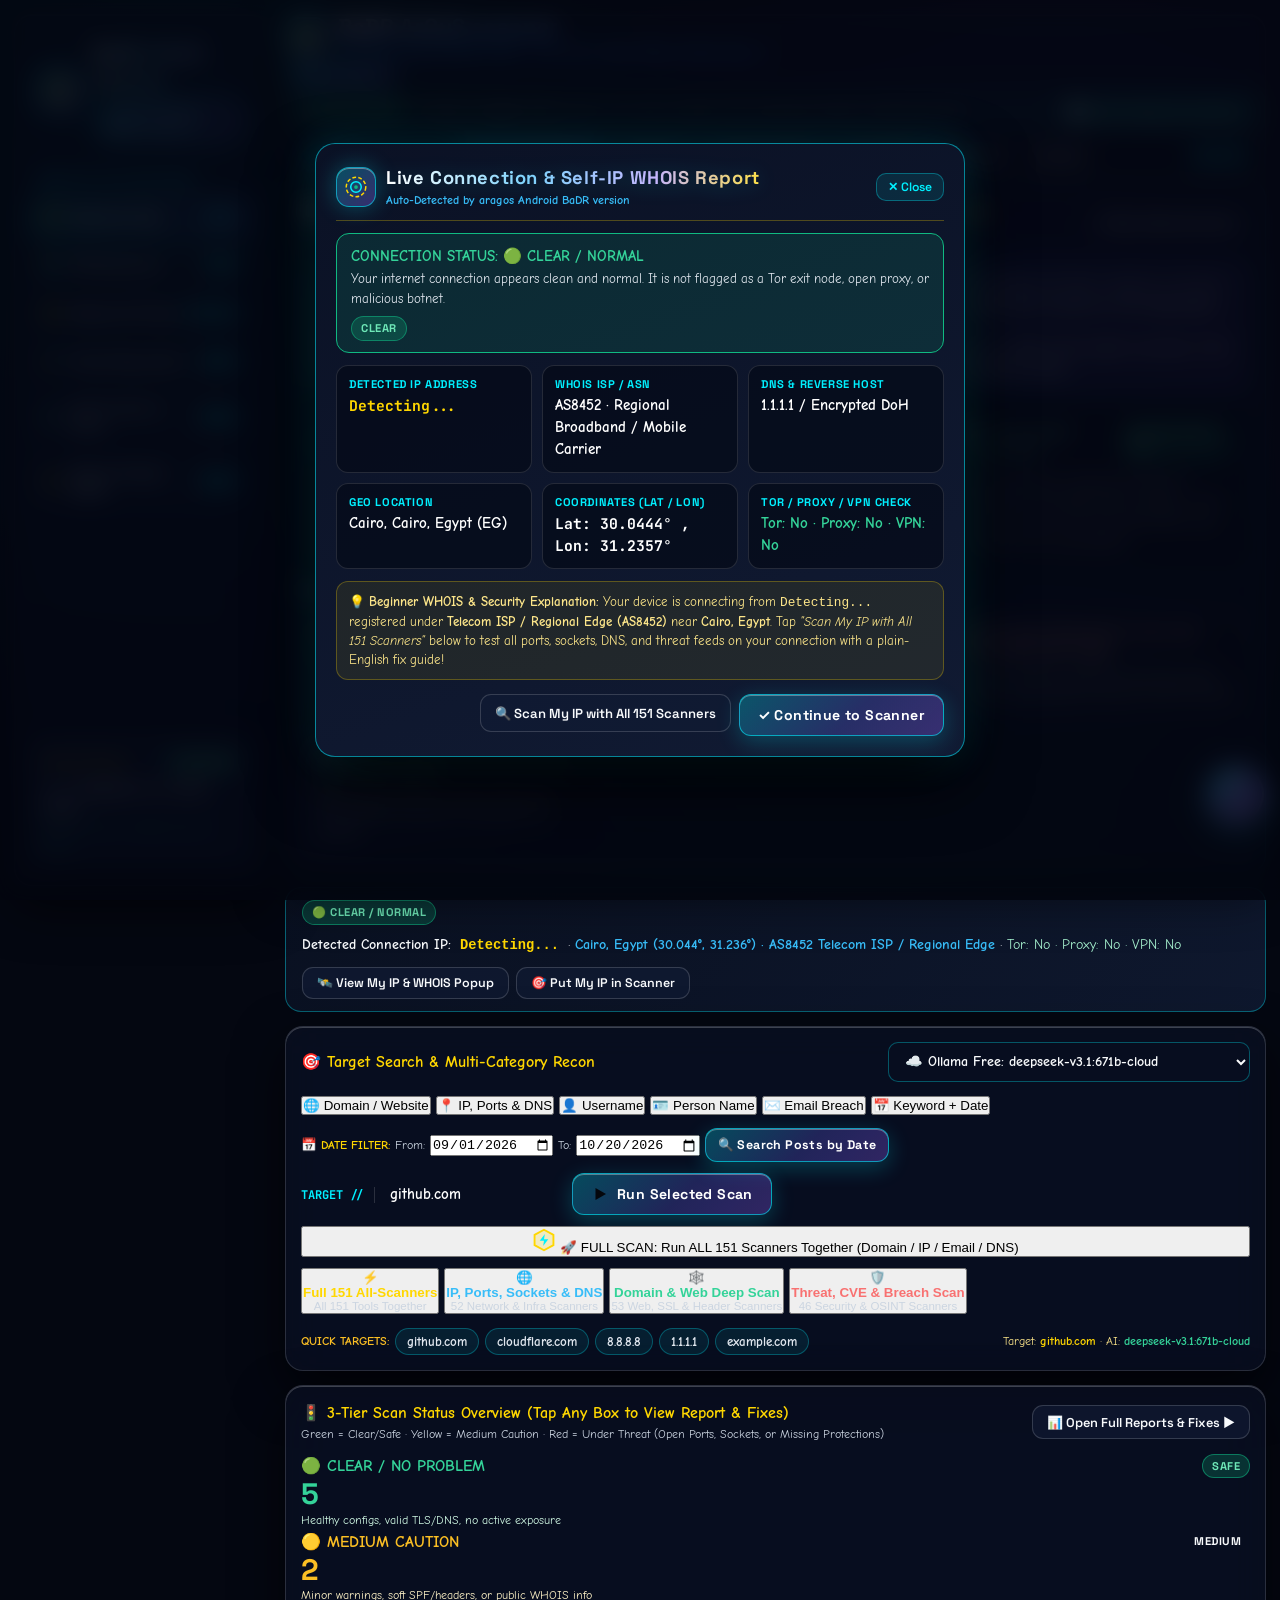
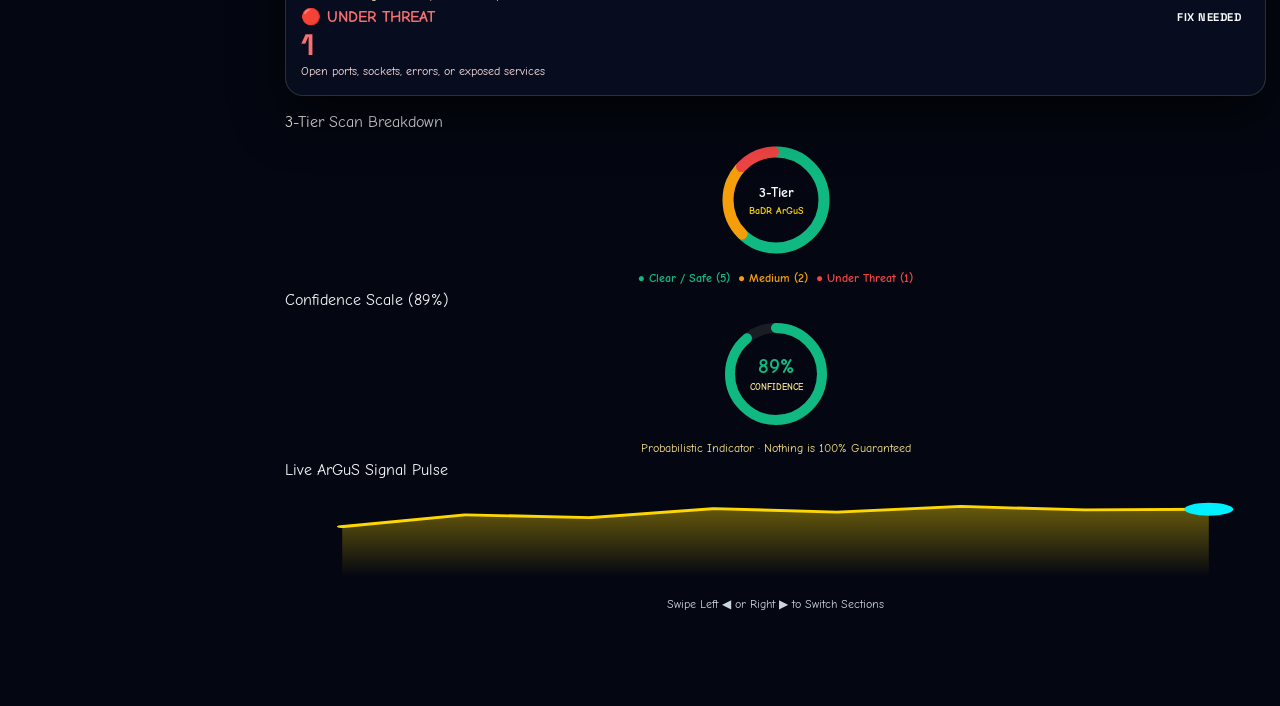
==== commit b7fe8e7f: "aragos Android BaDR version v4.9: Restore 1st design glassmorphism theme, add 1st-page Zero-Paywall " ====
--- a/web/index.html
+++ b/web/index.html
@@ -10,7 +10,7 @@
   <title>BaDR ArGuS scanner — aragos Android BaDR version</title>
   <link rel="preconnect" href="https://fonts.googleapis.com" />
   <link rel="preconnect" href="https://fonts.gstatic.com" crossorigin />
-  <link href="https://fonts.googleapis.com/css2?family=Architects+Daughter&family=Comic+Neue:ital,wght@0,400;0,700;1,400;1,700&family=JetBrains+Mono:wght@400;600;700&family=Patrick+Hand&display=swap" rel="stylesheet" />
+  <link href="https://fonts.googleapis.com/css2?family=Architects+Daughter&family=Comic+Neue:ital,wght@0,400;0,700;1,400;1,700&family=Inter:wght@500;600;700;800&family=JetBrains+Mono:wght@400;600;700&family=Patrick+Hand&family=Space+Grotesk:wght@600;700&display=swap" rel="stylesheet" />
   <link rel="stylesheet" href="/static/css/aragos.css" />
 </head>
 <body>
@@ -132,7 +132,7 @@
           <button class="nav-btn" data-view="settings">
             <span class="nav-btn-left">
               <svg width="20" height="20" viewBox="0 0 24 24" fill="none"><circle cx="8" cy="15" r="4" stroke="#ffd700" stroke-width="1.8"/><path d="M11 12l9-9m-3 3l3 3m-6 0l2 2" stroke="#00f0ff" stroke-width="1.8" stroke-linecap="round"/></svg>
-              <span>Key Vault &amp; AHM7</span>
+              <span>Cloud Key Vault</span>
             </span>
             <span class="nav-badge">+KEY</span>
           </button>
@@ -216,10 +216,10 @@
             ◀ Prev
           </button>
           <div class="swipe-dots" id="top-swipe-dots">
-            <button class="swipe-dot-pill active" data-view="dashboard">1. Scanner</button>
+            <button class="swipe-dot-pill active" data-view="dashboard">1. Overview &amp; Scanner</button>
             <button class="swipe-dot-pill" data-view="modules">2. 151 Tools</button>
             <button class="swipe-dot-pill" data-view="reports">3. Reports &amp; Fixes</button>
-            <button class="swipe-dot-pill" data-view="settings">4. Key Vault &amp; AHM7</button>
+            <button class="swipe-dot-pill" data-view="settings">4. Key Vault</button>
             <button class="swipe-dot-pill" data-view="ai">5. AI Tutor</button>
             <button class="swipe-dot-pill" data-view="about">6. About</button>
           </div>
@@ -229,8 +229,93 @@
         </div>
       </header>
 
-      <!-- ==================== SECTION 1: SCANNER HUB (NO ENDLESS SCROLL TRAP!) ==================== -->
+      <!-- ==================== SECTION 1: PROJECT OVERVIEW & SCANNER HUB ==================== -->
       <section class="view-pane active" id="view-dashboard">
+        <!-- 1ST PART: CONCISE PROJECT OVERVIEW, HOW IT RUNS, 3 CATEGORIES & ZERO-PAYWALL PRO SCANNERS -->
+        <div class="glass-panel" style="padding:16px;display:flex;flex-direction:column;gap:12px;border-color:rgba(0,240,255,0.38);">
+          <div style="display:flex;align-items:center;justify-content:space-between;flex-wrap:wrap;gap:10px;">
+            <div>
+              <h2 class="gold-app-title" style="font-size:1.22rem;">
+                🛡️ What Is BaDR ArGuS (`aragos Android BaDR version`) &amp; How It Runs
+              </h2>
+              <div style="font-size:0.84rem;color:#7dd3fc;font-weight:700;margin-top:2px;">
+                151 Cybersecurity &amp; OSINT Scanners · 100% Unlocked Results · Zero Sign-Up Pop-Ups · 0 MB Local Phone RAM
+              </div>
+            </div>
+            <button class="btn-secondary-glass" id="btn-toggle-project-overview" style="height:32px;font-size:0.76rem;">
+              ▾ Hide / Show Overview
+            </button>
+          </div>
+
+          <div id="project-overview-body" style="display:flex;flex-direction:column;gap:12px;">
+            <!-- Why This Exists: No Sign-Up / Paywall Pop-Ups Hiding Your Scan Results -->
+            <div style="padding:12px 14px;border-radius:14px;background:linear-gradient(135deg,rgba(0,240,255,0.12),rgba(139,92,246,0.14));border:1px solid rgba(0,240,255,0.38);font-size:0.88rem;color:#f8fafc;">
+              <strong style="color:#00f0ff;font-family:var(--font-display);">🚫 Why We Built This (Zero Paywall or Sign-Up Pop-Ups Hiding Results):</strong>
+              In many security websites and apps, you enter a domain or IP, wait for the scan to finish, and then <strong>a pop-up blocks or blurs your report demanding that you Sign Up, enter a credit card, or pay for a Pro subscription just to see the findings</strong>.
+              <br/>
+              <strong>BaDR ArGuS</strong> runs natively on your phone and web browser, executes all <strong>151 scanners</strong> concurrently, and gives you <strong>100% of the results, raw data, 3-Tier (Green / Yellow / Red) threat breakdown, and plain-English "How It Gets Fixed" steps immediately—with zero sign-up walls</strong>.
+            </div>
+
+            <!-- The 3 Main Categories (Concise Summary of the 151 Scanners) -->
+            <div class="overview-pillars-grid">
+              <div class="overview-pillar-card">
+                <div style="display:flex;align-items:center;justify-content:space-between;">
+                  <strong style="color:#00f0ff;font-family:var(--font-display);font-size:0.92rem;">🌐 1. Network, IP &amp; DNS</strong>
+                  <span class="sev-badge sev-INFO">Modules #1–#52</span>
+                </div>
+                <p style="font-size:0.84rem;color:var(--text-secondary);">
+                  Scans live IPv4/IPv6 hosts, open TCP/UDP ports &amp; sockets, WHOIS/RDAP ownership, BGP/ASN routing, DNSSEC, Zone Transfer (`AXFR`), Reverse DNS, and SSH/SNMP banners.
+                </p>
+              </div>
+
+              <div class="overview-pillar-card" style="border-color:rgba(139,92,246,0.38);">
+                <div style="display:flex;align-items:center;justify-content:space-between;">
+                  <strong style="color:#c4b5fd;font-family:var(--font-display);font-size:0.92rem;">🕸️ 2. Web, SSL/TLS &amp; APIs</strong>
+                  <span class="sev-badge sev-INFO">Modules #53–#101</span>
+                </div>
+                <p style="font-size:0.84rem;color:var(--text-secondary);">
+                  Audits SSL/TLS certificate chains &amp; cipher suites, hidden directories, CORS misconfigurations, GraphQL/Swagger API schemas, DOM XSS sinks, cookies, and CMS stacks.
+                </p>
+              </div>
+
+              <div class="overview-pillar-card" style="border-color:rgba(16,185,129,0.38);">
+                <div style="display:flex;align-items:center;justify-content:space-between;">
+                  <strong style="color:#6ee7b7;font-family:var(--font-display);font-size:0.92rem;">🛡️ 3. Security &amp; Threat Intel</strong>
+                  <span class="sev-badge sev-OK">Modules #102–#151</span>
+                </div>
+                <p style="font-size:0.84rem;color:var(--text-secondary);">
+                  Detects Subdomain Takeovers, Breached Credentials &amp; Dark Web pastes, exposed <code>.env</code> / <code>.git</code> files, open S3/Cloud buckets, WAF rules, and Passive CVE vulnerabilities.
+                </p>
+              </div>
+            </div>
+
+            <!-- Spotlight on High-Value Scanners (Normally Locked Behind Subscriptions Elsewhere) -->
+            <div>
+              <div style="font-family:var(--font-display);font-size:0.84rem;font-weight:700;color:#fde047;margin-bottom:7px;">
+                💎 Key High-Value Scanners Included Free (Often Locked Behind Paid Subscriptions Elsewhere):
+              </div>
+              <div class="pro-scanner-spotlight-grid">
+                <div class="pro-spotlight-item">
+                  <strong style="color:#00f0ff;font-family:var(--font-display);font-size:0.84rem;">🔓 Open Ports, Sockets &amp; Banners (#9, #42, #44)</strong>
+                  <span style="font-size:0.80rem;color:var(--text-secondary);">Finds exposed router/server ports (21, 22, 80, 443, 3389, 8080) and explains how to close them.</span>
+                </div>
+                <div class="pro-spotlight-item">
+                  <strong style="color:#c4b5fd;font-family:var(--font-display);font-size:0.84rem;">🎯 Subdomain Takeover &amp; Shadowing (#117, #118, #142)</strong>
+                  <span style="font-size:0.80rem;color:var(--text-secondary);">Checks if forgotten subdomains point to unclaimed cloud hosts that attackers could hijack.</span>
+                </div>
+                <div class="pro-spotlight-item">
+                  <strong style="color:#fda4af;font-family:var(--font-display);font-size:0.84rem;">🕵️ Data Leaks, Breaches &amp; `.env`/`.git` (#104, #105, #121, #125)</strong>
+                  <span style="font-size:0.80rem;color:var(--text-secondary);">Checks for leaked credentials, dark web pastes, exposed <code>.env</code> secrets, and open S3/GCP buckets.</span>
+                </div>
+                <div class="pro-spotlight-item">
+                  <strong style="color:#6ee7b7;font-family:var(--font-display);font-size:0.84rem;">🛡️ Passive CVE Mapper, WAF &amp; SSL Labs (#106, #115, #140)</strong>
+                  <span style="font-size:0.80rem;color:var(--text-secondary);">Maps server versions to known CVEs, tests Firewall/WAF protection, and grades TLS security.</span>
+                </div>
+              </div>
+            </div>
+          </div>
+        </div>
+
         <!-- Live Detected Self-IP / WHOIS / DNS / Geo / Threat Strip -->
         <div class="self-ip-hud-card" id="home-self-ip-strip">
           <div style="display:flex;align-items:center;gap:10px;flex-wrap:wrap;">
@@ -615,7 +700,7 @@
                   <option value="nvidia">🟢 NVIDIA NIM Free Dev (`deepseek-ai/deepseek-r1`)</option>
                   <option value="google">✨ Google Gemini (AI Studio Free)</option>
                   <option value="openai">🤖 OpenAI / Custom Compatible</option>
-                  <option value="keyless_free">🔓 Keyless Free AI + AHM7 (No Key Needed)</option>
+                  <option value="keyless_free">🔓 Keyless Free Cloud AI (No Key Needed)</option>
                 </select>
               </div>
 
@@ -696,7 +781,7 @@
               <div style="padding:9px;border-radius:10px;background:rgba(6,9,16,0.75);border:1px solid rgba(16,185,129,0.25);">
                 <strong style="color:#34d399;">🚀 Groq 2026 Forever-Free Tier &amp; Keyless AI:</strong><br/>
                 • <strong>Groq Free API (`console.groq.com/keys`):</strong> Still 100% free with no credit card! Gives <strong>14,400 req/day &amp; 30 RPM</strong> on `llama-3.1-8b-instant` &amp; `openai/gpt-oss-20b`, and <strong>1,000 req/day</strong> on `llama-3.3-70b-versatile`.<br/>
-                • <strong>Zero-Key Mode:</strong> Even with 0 keys, our built-in Keyless Cloud AI + AHM7 FreeAPI works automatically!
+                • <strong>Zero-Key Mode:</strong> Even with 0 keys, our built-in Keyless Cloud AI Pool works automatically!
               </div>
               <div style="padding:9px;border-radius:10px;background:rgba(6,9,16,0.75);border:1px solid rgba(56,189,248,0.32);">
                 <strong style="color:#38bdf8;">🐋 DeepSeek Harness (`@deepseek-ai/dsh` — Everything is a Plugin):</strong><br/>
@@ -708,42 +793,6 @@
 
           <!-- Pre-Wired Provider Cards -->
           <div class="vault-provider-grid" id="vault-providers-container"></div>
-        </div>
-
-        <!-- ==================== AHM7 FREEAPI (freeapi.pro / ahm7xmakki.com) 21 ZERO-KEY TOOLS ==================== -->
-        <div class="glass-panel" style="padding:16px;">
-          <div style="display:flex;align-items:center;justify-content:space-between;flex-wrap:wrap;gap:10px;margin-bottom:12px;">
-            <div>
-              <h3 class="gold-app-title" style="font-size:1.22rem;">🛠️ AHM7 FreeAPI (`freeapi.pro` / `ahm7xmakki.com`) — All 21 Zero-Key Tools</h3>
-              <p style="font-size:0.80rem;color:var(--text-secondary);margin-top:2px;">
-                21 production REST APIs &amp; tools with <strong>Zero API Key, Zero Signup, and Frontend + Backend Integration</strong> (WebSnap Screenshot, WebZip Site Archiver, TempSter Disposable OSINT Email, SpeechSter 580-Voice TTS, VisionChat AI OCR, PixelSter Flux AI, and more!).
-              </p>
-            </div>
-            <a href="https://freeapi.pro/docs" target="_blank" rel="noopener" class="btn-secondary-glass" style="text-decoration:none;height:34px;font-size:0.78rem;">
-              📖 Open FreeAPI Docs ↗
-            </a>
-          </div>
-
-          <!-- Interactive AHM7 Tool Runner Bar -->
-          <div style="padding:12px;border-radius:13px;background:rgba(6,9,16,0.9);border:1px solid rgba(255,215,0,0.32);margin-bottom:12px;">
-            <div style="display:flex;gap:8px;flex-wrap:wrap;align-items:center;">
-              <select id="ahm7-tool-select" class="glass-select" style="flex:1;min-width:220px;"></select>
-              <input
-                type="text"
-                id="ahm7-param-input"
-                class="target-input"
-                value="https://github.com"
-                placeholder="Enter URL, text, or search query for selected AHM7 tool..."
-                style="flex:2;min-width:220px;padding:8px 12px;background:rgba(12,17,29,0.95);border:1px solid rgba(0,240,255,0.35);border-radius:10px;"
-              />
-              <button class="btn-primary-glow" id="btn-run-ahm7-tool" style="height:38px;">
-                ⚡ Run AHM7 Tool
-              </button>
-            </div>
-            <div id="ahm7-tool-result-box" style="margin-top:10px;display:none;padding:10px;border-radius:10px;background:rgba(16,185,129,0.1);border:1px solid rgba(16,185,129,0.35);font-size:0.82rem;"></div>
-          </div>
-
-          <div id="ahm7-tools-grid" style="display:grid;grid-template-columns:repeat(auto-fill,minmax(265px,1fr));gap:10px;max-height:480px;overflow-y:auto;padding-right:4px;"></div>
         </div>
       </section>
 
@@ -851,8 +900,8 @@
               <li><strong>Startup Live Connection &amp; Self-IP WHOIS Detector:</strong> Automatically detects your active public IP, DNS resolver, WHOIS ISP/ASN, geographical coordinates (latitude/longitude), and checks whether your connection is flagged as Tor, Proxy, VPN, or under threat.</li>
               <li><strong>Full 151 All-Scanners Omni-Scan:</strong> Added a unified 1-tap mode that runs all 151 scanners together across any Domain, IP address, DNS zone, or Email.</li>
               <li><strong>3-Tier Traffic-Light Reports &amp; Beginner "How It Gets Fixed" Tutor:</strong> Classifies every result into 🟢 <strong>Clear (Safe)</strong>, 🟡 <strong>Medium (Caution)</strong>, or 🔴 <strong>Under Threat (Open Ports / Sockets / Errors)</strong> and explains in plain, beginner-friendly language what each issue means and how to fix it step by step.</li>
-              <li><strong>Multi-Key Cloud AI Vault + Mistral 7-Pool &amp; Groq Free Router + AHM7 21 Free Tools:</strong> Supports unlimited free API keys per provider with optional auto-model selection, plus 21 zero-key tools from <strong>AHM7 FreeAPI (`freeapi.pro`)</strong>.</li>
-              <li><strong>Android Swipe-Left / Swipe-Right Navigation &amp; Futuristic Cyber-Glass UI:</strong> Separated views with readable comic-handwriting typography and custom holographic SVG icons.</li>
+              <li><strong>Multi-Key Cloud AI Vault + DeepSeek Harness (`@deepseek-ai/dsh`), Mistral 7-Pool &amp; Groq Free Router:</strong> Supports unlimited free API keys per provider with optional auto-model selection, Keyless Free Cloud AI, and a floating bottom-right General LLM &amp; Security Assistant.</li>
+              <li><strong>Android Swipe-Left / Swipe-Right Navigation &amp; 1st-Design Glassmorphism UI:</strong> Separated views with readable comic-handwriting body typography, clean display titles, and custom holographic SVG icons.</li>
             </ul>
           </div>
 
@@ -865,6 +914,93 @@
         </div>
       </section>
     </main>
+  </div>
+
+  <!-- ==================== FLOATING BOTTOM-RIGHT REGULAR LLM & SECURITY ASSISTANT ==================== -->
+  <button class="floating-llm-fab" id="floating-llm-fab" title="Open Regular AI Assistant Chat (Free Cloud Models)">
+    <svg width="24" height="24" viewBox="0 0 28 28" fill="none">
+      <path d="M4 6a3 3 0 013-3h14a3 3 0 013 3v10a3 3 0 01-3 3H11l-5 4v-4H7a3 3 0 01-3-3V6z" stroke="#ffffff" stroke-width="2" fill="rgba(255,255,255,0.16)"/>
+      <circle cx="10" cy="11" r="1.5" fill="#00f0ff"/>
+      <circle cx="14" cy="11" r="1.5" fill="#ffffff"/>
+      <circle cx="18" cy="11" r="1.5" fill="#fde047"/>
+    </svg>
+    <span class="floating-llm-fab-label">AI CHAT</span>
+  </button>
+
+  <div class="floating-llm-drawer" id="floating-llm-drawer" aria-label="Floating AI Assistant Chat">
+    <div class="floating-llm-header">
+      <div style="display:flex;align-items:center;justify-content:space-between;gap:8px;">
+        <div style="display:flex;align-items:center;gap:8px;">
+          <div class="brand-orb" style="width:32px;height:32px;border-radius:10px;">
+            <svg width="18" height="18" viewBox="0 0 24 24" fill="none">
+              <circle cx="12" cy="12" r="9" stroke="#00f0ff" stroke-width="2"/>
+              <path d="M8 12h8M12 8v8" stroke="#fde047" stroke-width="2" stroke-linecap="round"/>
+            </svg>
+          </div>
+          <div>
+            <div style="font-family:var(--font-display);font-size:0.92rem;font-weight:700;color:#ffffff;">
+              🤖 BaDR Free LLM Assistant
+            </div>
+            <div style="font-size:0.72rem;color:#7dd3fc;">
+              Ask anything (General LLM, Coding, or Scan Help)
+            </div>
+          </div>
+        </div>
+        <div style="display:flex;align-items:center;gap:5px;">
+          <button class="swipe-arrow-btn" id="btn-clear-floating-llm" style="padding:3px 8px;font-size:0.70rem;" title="Clear Chat">🧹 Clear</button>
+          <button class="swipe-arrow-btn" id="btn-close-floating-llm" style="padding:3px 9px;font-size:0.74rem;" title="Minimize Chat">✕</button>
+        </div>
+      </div>
+
+      <!-- Free Model Selector inside Floating Chat -->
+      <div style="display:flex;align-items:center;gap:6px;">
+        <select id="floating-llm-model-select" class="glass-select" style="flex:1;height:32px;font-size:0.76rem;padding:0 8px;">
+          <option value="keyless_free|openai">🔓 Keyless Free AI: GPT-4o-Mini Cloud (No Key Needed!)</option>
+          <option value="keyless_free|mistral">🔓 Keyless Free AI: Mistral 24B Cloud (No Key Needed!)</option>
+          <option value="keyless_free|qwen-coder">🔓 Keyless Free AI: Qwen Coder 32B (No Key Needed!)</option>
+          <option value="ollama|deepseek-v3.1:671b-cloud">☁️ Ollama Cloud: deepseek-v3.1:671b-cloud</option>
+          <option value="deepseek|deepseek-flash">🐋 DeepSeek Harness: deepseek-flash (1M Context)</option>
+          <option value="mistral|mistral-medium-2508">⚡ Mistral Pool 3: mistral-medium-2508 (375K TPM)</option>
+          <option value="mistral|devstral-2512">⚡ Mistral Pool 7: devstral-2512 (1M TPM)</option>
+          <option value="groq|llama-3.1-8b-instant">🚀 Groq Free: llama-3.1-8b-instant (14.4K/Day)</option>
+          <option value="groq|deepseek-r1-distill-llama-70b">🚀 Groq Free: deepseek-r1-distill-llama-70b</option>
+          <option value="nvidia|deepseek-ai/deepseek-r1">🟢 NVIDIA NIM: deepseek-ai/deepseek-r1</option>
+          <option value="openrouter|meta-llama/llama-3.3-70b-instruct:free">🌐 OpenRouter: llama-3.3-70b-instruct:free</option>
+          <option value="google|gemini-2.0-flash">✨ Google Gemini: gemini-2.0-flash</option>
+        </select>
+        <label style="display:inline-flex;align-items:center;gap:4px;font-size:0.72rem;color:#cbd5e1;white-space:nowrap;cursor:pointer;" title="Include active scan report context when answering">
+          <input type="checkbox" id="floating-llm-include-scan" checked style="accent-color:#00f0ff;" />
+          <span>+Scan Info</span>
+        </label>
+      </div>
+    </div>
+
+    <div class="floating-llm-messages" id="floating-llm-messages">
+      <div class="chat-msg assistant">
+        <strong>Hi! I'm your BaDR Free AI Assistant 💬</strong><br/>
+        You can ask me <strong>anything</strong> just like a regular LLM—general questions, coding, networking, Android/Linux tips, or ask me to explain and fix anything in your current scan report!
+      </div>
+    </div>
+
+    <div class="floating-llm-footer">
+      <div style="display:flex;gap:5px;overflow-x:auto;padding-bottom:2px;">
+        <button class="chip-btn floating-quick-chip" data-q="Explain my current scan report in simple words and tell me if anything needs fixing." style="font-size:0.72rem;padding:3px 8px;white-space:nowrap;">🛡️ Explain Scan</button>
+        <button class="chip-btn floating-quick-chip" data-q="How do I secure my home Wi-Fi router and phone against open port threats?" style="font-size:0.72rem;padding:3px 8px;white-space:nowrap;">🔒 Secure My Wi-Fi</button>
+        <button class="chip-btn floating-quick-chip" data-q="What can you help me with as a general AI assistant?" style="font-size:0.72rem;padding:3px 8px;white-space:nowrap;">💡 General Help</button>
+      </div>
+      <div style="display:flex;gap:6px;">
+        <input
+          type="text"
+          id="floating-llm-input"
+          class="target-input"
+          placeholder="Ask anything (general question or security help)..."
+          style="background:rgba(11,18,36,0.95);padding:8px 11px;border-radius:10px;border:1px solid rgba(0,240,255,0.38);font-size:0.86rem;"
+        />
+        <button class="btn-primary-glow" id="btn-send-floating-llm" style="height:36px;padding:0 13px;font-size:0.82rem;">
+          ➤
+        </button>
+      </div>
+    </div>
   </div>
 
   <!-- ==================== FUTURISTIC HOLOGRAPHIC BOTTOM NAVIGATION BAR ==================== -->
--- a/static/css/aragos.css
+++ b/static/css/aragos.css
@@ -1,52 +1,38 @@
-/* ==========================================================================
-   BaDR ArGuS scanner — aragos Android BaDR version
-   Obsidian Dark Theme · Metallic Gold Header · Futuristic Cyber-Glass Buttons
-   Readable Comic-Handwriting Typography · Android Swipe-View Architecture
-   ========================================================================== */
-
 :root {
-  --bg-obsidian: #06080e;
-  --bg-surface: #0b0f19;
-  --bg-card: rgba(14, 19, 32, 0.86);
-  --bg-card-elevated: rgba(20, 27, 45, 0.94);
-  --bg-glass-input: rgba(7, 10, 18, 0.92);
-
-  /* Gold & Futuristic Cyber Accents */
-  --gold-primary: #ffd700;
-  --gold-bright: #ffe55c;
-  --gold-amber: #f59e0b;
-  --gold-deep: #b45309;
-  --gold-border: rgba(255, 215, 0, 0.34);
-  --gold-border-strong: rgba(255, 215, 0, 0.72);
-  --gold-glow: rgba(255, 215, 0, 0.24);
-  --cyber-cyan: #00f0ff;
-  --cyber-purple: #a855f7;
-
-  /* 3-Tier Traffic-Light Status Colors */
-  --tier-green: #10b981;
-  --tier-green-bg: rgba(16, 185, 129, 0.14);
-  --tier-yellow: #f59e0b;
-  --tier-yellow-bg: rgba(245, 158, 11, 0.14);
-  --tier-red: #ef4444;
-  --tier-red-bg: rgba(239, 68, 68, 0.16);
-
-  /* Text Hierarchy */
+  /* 1st Design Original Deep-Space Glassmorphism Theme & Aurora Palette */
+  --bg-deep: #040711;
+  --bg-obsidian: #040711;
+  --glass-bg: rgba(11, 18, 36, 0.66);
+  --glass-bg-elevated: rgba(17, 27, 52, 0.76);
+  --glass-bg-hover: rgba(26, 40, 75, 0.82);
+  --glass-border: rgba(255, 255, 255, 0.14);
+  --glass-border-bright: rgba(0, 240, 255, 0.42);
+  --glass-highlight: inset 0 1px 0 0 rgba(255, 255, 255, 0.22);
+  --glass-shadow: 0 20px 50px rgba(0, 0, 0, 0.62);
+
+  --cyan: #00f0ff;
+  --cyan-soft: rgba(0, 240, 255, 0.16);
+  --violet: #8b5cf6;
+  --violet-soft: rgba(139, 92, 246, 0.18);
+  --emerald: #10b981;
+  --emerald-soft: rgba(16, 185, 129, 0.16);
+  --amber: #f59e0b;
+  --amber-soft: rgba(245, 158, 11, 0.18);
+  --rose: #f43f5e;
+  --rose-soft: rgba(244, 63, 94, 0.18);
+  --gold: #ffd700;
+
   --text-primary: #f8fafc;
   --text-secondary: #cbd5e1;
   --text-muted: #94a3b8;
 
-  /* Readable Comic / Handwritten-Comic Font Stack */
-  --font-sans: 'Comic Neue', 'Patrick Hand', 'Architects Daughter', 'Comic Sans MS', 'Chalkboard SE', 'Marker Felt', cursive, sans-serif;
-  --font-display: 'Comic Neue', 'Patrick Hand', 'Comic Sans MS', 'Chalkboard SE', cursive, sans-serif;
-  --font-mono: 'JetBrains Mono', 'Comic Neue', monospace;
-
-  --radius-xl: 20px;
-  --radius-lg: 15px;
-  --radius-md: 11px;
-  --radius-sm: 8px;
-}
-
-*, *::before, *::after {
+  /* Clean Display Font for Headers/Titles + Readable Comic Font for Body & Reports */
+  --font-display: 'Space Grotesk', 'Inter', -apple-system, BlinkMacSystemFont, sans-serif;
+  --font-sans: 'Comic Neue', 'Patrick Hand', 'Architects Daughter', 'Comic Sans MS', cursive, sans-serif;
+  --font-mono: 'JetBrains Mono', 'Fira Code', monospace;
+}
+
+* {
   box-sizing: border-box;
   margin: 0;
   padding: 0;
@@ -55,126 +41,122 @@
 
 html, body {
   width: 100%;
-  min-height: 100%;
-  background-color: var(--bg-obsidian);
+  min-height: 100vh;
+  background-color: var(--bg-deep);
   background-image:
-    radial-gradient(circle at 12% 6%, rgba(255, 215, 0, 0.09) 0%, transparent 38%),
-    radial-gradient(circle at 88% 12%, rgba(0, 240, 255, 0.06) 0%, transparent 36%),
-    radial-gradient(circle at 50% 92%, rgba(245, 158, 11, 0.07) 0%, transparent 45%),
-    linear-gradient(180deg, #05070c 0%, #090d16 50%, #05070c 100%);
+    radial-gradient(circle at 14% 18%, rgba(0, 240, 255, 0.14), transparent 42%),
+    radial-gradient(circle at 82% 22%, rgba(139, 92, 246, 0.16), transparent 46%),
+    radial-gradient(circle at 65% 84%, rgba(16, 185, 129, 0.11), transparent 44%),
+    linear-gradient(180deg, #040711 0%, #070d1f 55%, #040711 100%);
   background-attachment: fixed;
   color: var(--text-primary);
   font-family: var(--font-sans);
-  font-size: 15.5px;
-  line-height: 1.52;
-  letter-spacing: 0.015em;
+  font-size: 16px;
+  line-height: 1.5;
   overflow-x: hidden;
+  overflow-y: auto;
   -webkit-font-smoothing: antialiased;
 }
 
-/* Enforce ZERO 3D/2D map canvas */
-#aragos-webgl-canvas,
-.globe-hud-bar,
-.map-3d-container,
-.map-2d-container {
-  display: none !important;
-}
-
-/* ==========================================================================
-   TOP CLICKABLE GITHUB REPO RIBBON ("aragos Android BaDR version")
-   ========================================================================== */
-.top-repo-ribbon {
-  display: flex;
-  align-items: center;
-  justify-content: space-between;
-  gap: 10px;
-  padding: 8px 14px;
-  background: linear-gradient(90deg, rgba(255, 215, 0, 0.16) 0%, rgba(0, 240, 255, 0.10) 55%, rgba(255, 215, 0, 0.16) 100%);
-  border: 1px solid rgba(255, 215, 0, 0.45);
-  border-radius: 14px;
-  text-decoration: none;
-  color: var(--text-primary);
-  box-shadow: 0 6px 22px rgba(0, 0, 0, 0.55), inset 0 1px 0 rgba(255, 255, 255, 0.18);
-  transition: all 0.2s ease;
-  cursor: pointer;
-}
-
-.top-repo-ribbon:hover,
-.top-repo-ribbon:active {
-  border-color: #ffd700;
-  box-shadow: 0 0 22px rgba(255, 215, 0, 0.35), 0 0 12px rgba(0, 240, 255, 0.22);
-  transform: translateY(-1px);
-}
-
+/* Clean Display Font strictly on Headings, Titles, Badges & Navigation Pills */
+h1, h2, h3, h4,
+.brand-title,
+.gold-app-title,
+.section-title,
+.sev-badge,
+.gold-subtitle-badge,
+.swipe-dot-pill,
+.swipe-arrow-btn,
+.report-subtab-btn,
+.btn-primary-glow,
+.btn-beast,
+.btn-secondary-glass,
+.mobile-tab-btn {
+  font-family: var(--font-display);
+}
+
+/* Core 1st-Design Glassmorphism Panels */
+.glass-panel {
+  background: var(--glass-bg);
+  backdrop-filter: blur(22px) saturate(185%);
+  -webkit-backdrop-filter: blur(22px) saturate(185%);
+  border: 1px solid var(--glass-border);
+  box-shadow: var(--glass-shadow), var(--glass-highlight);
+  border-radius: 18px;
+  transition: border-color 0.25s ease, transform 0.22s ease, background 0.25s ease, box-shadow 0.25s ease;
+}
+
+.glass-panel:hover {
+  border-color: rgba(0, 240, 255, 0.28);
+}
+
+.glass-panel-elevated {
+  background: var(--glass-bg-elevated);
+  backdrop-filter: blur(26px) saturate(195%);
+  -webkit-backdrop-filter: blur(26px) saturate(195%);
+  border: 1px solid rgba(0, 240, 255, 0.26);
+  box-shadow: var(--glass-shadow), var(--glass-highlight);
+  border-radius: 16px;
+}
+
+/* Clean Cyan-Violet-Gold Shimmer Title */
 .gold-app-title {
   font-family: var(--font-display);
-  font-weight: 800;
-  letter-spacing: 0.02em;
-  background: linear-gradient(135deg, #fff8d6 0%, #ffd700 35%, #f59e0b 70%, #fff099 100%);
+  font-weight: 700;
+  letter-spacing: 0.6px;
+  background: linear-gradient(95deg, #ffffff 0%, #7dd3fc 38%, #c4b5fd 72%, #fde047 100%);
   -webkit-background-clip: text;
-  background-clip: text;
-  color: transparent;
-  text-shadow: 0 2px 18px rgba(255, 215, 0, 0.28);
+  -webkit-text-fill-color: transparent;
+  filter: drop-shadow(0 2px 10px rgba(0, 240, 255, 0.22));
 }
 
 .gold-subtitle-badge {
   display: inline-flex;
   align-items: center;
   gap: 6px;
-  padding: 3px 10px;
+  padding: 4px 11px;
   border-radius: 999px;
-  font-family: var(--font-sans);
-  font-size: 0.74rem;
-  font-weight: 700;
-  color: #ffd700;
-  background: rgba(255, 215, 0, 0.12);
-  border: 1px solid rgba(255, 215, 0, 0.38);
-}
-
-/* ==========================================================================
-   GLASSMORPHISM SURFACES
-   ========================================================================== */
-.glass-panel {
-  background: var(--bg-card);
-  backdrop-filter: blur(14px);
-  -webkit-backdrop-filter: blur(14px);
-  border: 1px solid var(--gold-border);
-  border-radius: var(--radius-xl);
-  box-shadow:
-    0 12px 32px rgba(0, 0, 0, 0.6),
-    inset 0 1px 0 rgba(255, 255, 255, 0.09);
-}
-
-.glass-panel-elevated {
-  background: var(--bg-card-elevated);
-  border: 1px solid var(--gold-border-strong);
-  border-radius: var(--radius-lg);
-  box-shadow:
-    0 16px 38px rgba(0, 0, 0, 0.72),
-    0 0 20px rgba(255, 215, 0, 0.14);
-}
-
-/* ==========================================================================
-   APP SHELL & SWIPE NAVIGATION BAR
-   ========================================================================== */
+  background: linear-gradient(135deg, rgba(0, 240, 255, 0.18), rgba(139, 92, 246, 0.22));
+  border: 1px solid rgba(0, 240, 255, 0.45);
+  color: #7dd3fc;
+  font-size: 0.75rem;
+  font-weight: 700;
+  letter-spacing: 0.4px;
+  text-decoration: none;
+  box-shadow: 0 0 14px rgba(0, 240, 255, 0.18);
+  transition: all 0.2s ease;
+}
+
+.gold-subtitle-badge:hover {
+  background: linear-gradient(135deg, rgba(0, 240, 255, 0.32), rgba(139, 92, 246, 0.34));
+  color: #ffffff;
+  transform: translateY(-1px);
+  box-shadow: 0 0 20px rgba(0, 240, 255, 0.35);
+}
+
+/* App Shell Layout */
 .app-shell {
+  position: relative;
+  z-index: 2;
   display: grid;
-  grid-template-columns: 260px minmax(0, 1fr);
+  grid-template-columns: 255px 1fr;
+  gap: 16px;
+  width: 100%;
+  max-width: 1520px;
+  margin: 0 auto;
   min-height: 100vh;
-  gap: 14px;
-  padding: 12px;
-  max-width: 1580px;
-  margin: 0 auto;
-}
-
+  padding: 14px 14px 96px;
+}
+
+/* Sidebar Navigation */
 .sidebar {
   display: flex;
   flex-direction: column;
   justify-content: space-between;
-  padding: 16px 14px;
+  padding: 18px 14px;
+  height: calc(100vh - 28px);
   position: sticky;
-  top: 12px;
-  height: calc(100vh - 24px);
+  top: 14px;
   overflow-y: auto;
 }
 
@@ -182,57 +164,56 @@
   display: flex;
   align-items: center;
   gap: 11px;
-  padding-bottom: 14px;
-  border-bottom: 1px solid rgba(255, 215, 0, 0.18);
-  margin-bottom: 12px;
+  padding: 6px 8px 14px;
+  border-bottom: 1px solid rgba(255, 255, 255, 0.10);
 }
 
 .brand-orb {
   width: 44px;
   height: 44px;
   border-radius: 13px;
-  background: linear-gradient(135deg, rgba(255, 215, 0, 0.22), rgba(0, 240, 255, 0.16));
-  border: 1.5px solid #ffd700;
+  background: linear-gradient(135deg, rgba(0, 240, 255, 0.28), rgba(139, 92, 246, 0.35));
+  border: 1px solid rgba(0, 240, 255, 0.55);
+  box-shadow: 0 0 22px rgba(0, 240, 255, 0.28), inset 0 1px 0 rgba(255, 255, 255, 0.35);
   display: flex;
   align-items: center;
   justify-content: center;
-  box-shadow: 0 4px 16px rgba(255, 215, 0, 0.32);
   flex-shrink: 0;
 }
 
 .nav-section-label {
-  font-size: 0.72rem;
+  font-family: var(--font-display);
+  font-size: 0.70rem;
   font-weight: 700;
   text-transform: uppercase;
-  letter-spacing: 0.08em;
-  color: #fbbf24;
-  margin: 8px 6px 6px;
+  letter-spacing: 1.3px;
+  color: var(--cyan);
+  margin: 14px 8px 8px;
 }
 
 .nav-list {
   display: flex;
   flex-direction: column;
-  gap: 7px;
-}
-
-/* Futuristic Angled Cyber Navigation Buttons */
+  gap: 6px;
+  list-style: none;
+}
+
 .nav-btn {
+  width: 100%;
   display: flex;
   align-items: center;
   justify-content: space-between;
-  width: 100%;
   padding: 10px 12px;
   border-radius: 12px;
-  border: 1px solid rgba(255, 215, 0, 0.18);
-  background: linear-gradient(135deg, rgba(15, 22, 38, 0.85), rgba(10, 14, 24, 0.92));
+  border: 1px solid transparent;
+  background: rgba(255, 255, 255, 0.02);
   color: var(--text-secondary);
-  font-family: var(--font-sans);
-  font-size: 0.90rem;
-  font-weight: 700;
-  cursor: pointer;
-  transition: all 0.18s ease;
+  font-family: var(--font-display);
+  font-size: 0.88rem;
+  font-weight: 600;
+  cursor: pointer;
+  transition: all 0.2s ease;
   text-align: left;
-  clip-path: polygon(0 0, calc(100% - 8px) 0, 100% 8px, 100% 100%, 8px 100%, 0 calc(100% - 8px));
 }
 
 .nav-btn-left {
@@ -242,140 +223,360 @@
 }
 
 .nav-btn:hover {
-  background: rgba(255, 215, 0, 0.12);
-  color: #ffffff;
-  border-color: rgba(255, 215, 0, 0.45);
+  background: rgba(0, 240, 255, 0.08);
+  color: #ffffff;
+  border-color: rgba(0, 240, 255, 0.28);
 }
 
 .nav-btn.active {
-  background: linear-gradient(135deg, rgba(255, 215, 0, 0.24), rgba(0, 240, 255, 0.12));
-  color: #ffd700;
-  border-color: #ffd700;
-  box-shadow: 0 0 18px rgba(255, 215, 0, 0.25);
+  background: linear-gradient(90deg, rgba(0, 240, 255, 0.20), rgba(139, 92, 246, 0.16));
+  color: #ffffff;
+  border-color: rgba(0, 240, 255, 0.48);
+  box-shadow: 0 8px 20px rgba(0, 240, 255, 0.14), inset 0 1px 0 rgba(255, 255, 255, 0.2);
 }
 
 .nav-badge {
   font-family: var(--font-mono);
   font-size: 0.68rem;
   font-weight: 700;
-  padding: 2px 7px;
+  padding: 2px 8px;
   border-radius: 999px;
-  background: rgba(255, 215, 0, 0.16);
-  color: #ffd700;
-  border: 1px solid rgba(255, 215, 0, 0.35);
-}
-
-/* ==========================================================================
-   MAIN WORKSPACE & SWIPE PAGER INDICATOR
-   ========================================================================== */
-.main-workspace {
-  display: flex;
-  flex-direction: column;
-  gap: 12px;
+  background: rgba(0, 240, 255, 0.16);
+  color: var(--cyan);
+  border: 1px solid rgba(0, 240, 255, 0.35);
+}
+
+/* Main Workspace */
+.workspace-main {
+  display: flex;
+  flex-direction: column;
+  gap: 14px;
   min-width: 0;
-  padding-bottom: 92px;
-}
-
-.top-hud-bar {
-  padding: 12px 16px;
-  display: flex;
-  flex-direction: column;
+}
+
+/* Top GitHub Repo Header & Live OTA Banner */
+.top-repo-banner {
+  display: flex;
+  align-items: center;
+  justify-content: space-between;
   gap: 10px;
-}
-
-/* Swipe Pager Strip */
+  padding: 11px 16px;
+  border-radius: 16px;
+  background: linear-gradient(90deg, rgba(11, 18, 36, 0.86) 0%, rgba(17, 27, 52, 0.84) 55%, rgba(11, 18, 36, 0.88) 100%);
+  border: 1px solid rgba(0, 240, 255, 0.35);
+  box-shadow: 0 10px 28px rgba(0, 0, 0, 0.48), 0 0 18px rgba(0, 240, 255, 0.10);
+  flex-wrap: wrap;
+}
+
+/* Swipe Indicator Bar */
 .swipe-pager-bar {
   display: flex;
   align-items: center;
   justify-content: space-between;
   gap: 8px;
   padding: 8px 12px;
-  background: rgba(11, 16, 28, 0.92);
-  border: 1px solid rgba(0, 240, 255, 0.28);
-  border-radius: 13px;
+  border-radius: 14px;
+  background: rgba(8, 14, 30, 0.76);
+  border: 1px solid rgba(255, 255, 255, 0.12);
+  overflow-x: auto;
 }
 
 .swipe-dots {
   display: flex;
   align-items: center;
   gap: 6px;
-  flex-wrap: wrap;
-  justify-content: center;
+  flex-wrap: nowrap;
+  overflow-x: auto;
 }
 
 .swipe-dot-pill {
-  padding: 4px 10px;
+  padding: 5px 11px;
   border-radius: 999px;
-  font-size: 0.74rem;
-  font-weight: 700;
-  font-family: var(--font-sans);
+  font-size: 0.76rem;
+  font-weight: 600;
+  color: var(--text-secondary);
   background: rgba(255, 255, 255, 0.05);
-  color: var(--text-muted);
-  border: 1px solid rgba(255, 255, 255, 0.12);
-  cursor: pointer;
-  transition: all 0.18s ease;
+  border: 1px solid rgba(255, 255, 255, 0.10);
+  cursor: pointer;
+  white-space: nowrap;
+  transition: all 0.2s ease;
 }
 
 .swipe-dot-pill.active {
-  background: linear-gradient(135deg, rgba(255, 215, 0, 0.26), rgba(0, 240, 255, 0.18));
-  color: #ffd700;
-  border-color: #ffd700;
-  box-shadow: 0 0 12px rgba(255, 215, 0, 0.3);
+  background: linear-gradient(135deg, rgba(0, 240, 255, 0.24), rgba(139, 92, 246, 0.28));
+  color: #ffffff;
+  border-color: var(--cyan);
+  box-shadow: 0 0 14px rgba(0, 240, 255, 0.25);
 }
 
 .swipe-arrow-btn {
-  display: inline-flex;
-  align-items: center;
-  gap: 5px;
   padding: 5px 11px;
   border-radius: 10px;
-  background: linear-gradient(135deg, rgba(255, 215, 0, 0.16), rgba(0, 240, 255, 0.10));
-  border: 1px solid rgba(255, 215, 0, 0.42);
-  color: #ffd700;
+  background: rgba(0, 240, 255, 0.10);
+  border: 1px solid rgba(0, 240, 255, 0.32);
+  color: var(--cyan);
+  font-size: 0.76rem;
+  font-weight: 600;
+  cursor: pointer;
+  white-space: nowrap;
+  transition: all 0.18s ease;
+}
+
+.swipe-arrow-btn:hover {
+  background: rgba(0, 240, 255, 0.22);
+  color: #ffffff;
+}
+
+/* Swipeable View Panes */
+.view-pane {
+  display: none;
+  flex-direction: column;
+  gap: 14px;
+  animation: paneSlideFade 0.22s cubic-bezier(0.16, 1, 0.3, 1);
+}
+
+.view-pane.active {
+  display: flex;
+}
+
+@keyframes paneSlideFade {
+  from {
+    opacity: 0;
+    transform: translateX(12px);
+  }
+  to {
+    opacity: 1;
+    transform: translateX(0);
+  }
+}
+
+/* 1st Design Futuristic Glass Buttons */
+.btn-primary-glow {
+  height: 42px;
+  padding: 0 18px;
+  border-radius: 12px;
+  border: 1px solid rgba(0, 240, 255, 0.58);
+  background: linear-gradient(135deg, rgba(0, 240, 255, 0.28) 0%, rgba(99, 102, 241, 0.28) 55%, rgba(139, 92, 246, 0.32) 100%);
+  color: #ffffff;
+  font-weight: 700;
+  font-size: 0.88rem;
+  letter-spacing: 0.4px;
+  cursor: pointer;
+  display: inline-flex;
+  align-items: center;
+  justify-content: center;
+  gap: 8px;
+  box-shadow: 0 6px 22px rgba(0, 240, 255, 0.22), inset 0 1px 0 rgba(255, 255, 255, 0.32);
+  transition: all 0.2s ease;
+}
+
+.btn-primary-glow:hover {
+  background: linear-gradient(135deg, rgba(0, 240, 255, 0.42) 0%, rgba(99, 102, 241, 0.38) 55%, rgba(139, 92, 246, 0.42) 100%);
+  transform: translateY(-1px);
+  box-shadow: 0 10px 28px rgba(0, 240, 255, 0.36);
+}
+
+.btn-beast {
+  height: 42px;
+  padding: 0 18px;
+  border-radius: 12px;
+  border: 1px solid rgba(244, 63, 94, 0.62);
+  background: linear-gradient(135deg, rgba(244, 63, 94, 0.30) 0%, rgba(139, 92, 246, 0.34) 100%);
+  color: #ffffff;
+  font-weight: 700;
+  font-size: 0.88rem;
+  letter-spacing: 0.5px;
+  cursor: pointer;
+  display: inline-flex;
+  align-items: center;
+  justify-content: center;
+  gap: 8px;
+  box-shadow: 0 6px 22px rgba(244, 63, 94, 0.26), inset 0 1px 0 rgba(255, 255, 255, 0.25);
+  transition: all 0.2s ease;
+}
+
+.btn-beast:hover {
+  background: linear-gradient(135deg, rgba(244, 63, 94, 0.46) 0%, rgba(139, 92, 246, 0.48) 100%);
+  transform: translateY(-1px);
+  box-shadow: 0 10px 28px rgba(244, 63, 94, 0.42);
+}
+
+.btn-secondary-glass {
+  height: 38px;
+  padding: 0 14px;
+  border-radius: 11px;
+  border: 1px solid rgba(255, 255, 255, 0.16);
+  background: rgba(17, 27, 52, 0.68);
+  color: var(--text-primary);
+  font-size: 0.82rem;
+  font-weight: 600;
+  cursor: pointer;
+  display: inline-flex;
+  align-items: center;
+  justify-content: center;
+  gap: 7px;
+  transition: all 0.2s ease;
+}
+
+.btn-secondary-glass:hover,
+.btn-secondary-glass.active {
+  border-color: var(--cyan);
+  background: rgba(0, 240, 255, 0.16);
+  color: #ffffff;
+  box-shadow: 0 0 16px rgba(0, 240, 255, 0.20);
+}
+
+/* Inputs & Selects */
+.target-input-wrapper {
+  position: relative;
+  flex: 1;
+  display: flex;
+  align-items: center;
+  background: rgba(5, 10, 24, 0.78);
+  border: 1.5px solid rgba(0, 240, 255, 0.35);
+  border-radius: 12px;
+  padding: 0 12px;
+  height: 44px;
+  transition: border-color 0.2s ease, box-shadow 0.2s ease;
+}
+
+.target-input-wrapper:focus-within {
+  border-color: var(--cyan);
+  box-shadow: 0 0 0 3px rgba(0, 240, 255, 0.18);
+}
+
+.target-prefix {
+  font-family: var(--font-mono);
+  font-size: 0.75rem;
+  font-weight: 700;
+  color: var(--cyan);
+  margin-right: 10px;
+  padding-right: 10px;
+  border-right: 1px solid rgba(255, 255, 255, 0.14);
+  user-select: none;
+}
+
+.target-input {
+  flex: 1;
+  background: transparent;
+  border: none;
+  outline: none;
+  color: #ffffff;
   font-family: var(--font-sans);
-  font-size: 0.76rem;
-  font-weight: 700;
-  cursor: pointer;
-}
-
-/* APK Banner: ONLY shown on web when NOT installed (`display:none` by default) */
-.apk-install-banner {
-  display: none;
+  font-size: 0.96rem;
+  font-weight: 700;
+}
+
+.glass-select {
+  height: 40px;
+  padding: 0 12px;
+  border-radius: 10px;
+  background: rgba(8, 15, 32, 0.86);
+  border: 1px solid rgba(0, 240, 255, 0.32);
+  color: var(--text-primary);
+  font-family: var(--font-sans);
+  font-size: 0.88rem;
+  font-weight: 700;
+  outline: none;
+  cursor: pointer;
+}
+
+.chip-btn {
+  padding: 5px 11px;
+  font-family: var(--font-sans);
+  font-size: 0.80rem;
+  font-weight: 700;
+  border-radius: 999px;
+  border: 1px solid rgba(0, 240, 255, 0.28);
+  background: rgba(0, 240, 255, 0.08);
+  color: #e2e8f0;
+  cursor: pointer;
+  transition: all 0.18s ease;
+}
+
+.chip-btn:hover {
+  border-color: var(--cyan);
+  color: #ffffff;
+  background: rgba(0, 240, 255, 0.20);
+}
+
+/* 3-Tier Traffic Light Status Cards (Green / Yellow / Red) */
+.threat-tier-grid {
+  display: grid;
+  grid-template-columns: repeat(3, 1fr);
+  gap: 12px;
+}
+
+.threat-tier-card {
+  padding: 14px 16px;
+  border-radius: 16px;
+  display: flex;
+  flex-direction: column;
+  gap: 6px;
+  position: relative;
+  overflow: hidden;
+  backdrop-filter: blur(18px);
+}
+
+.threat-tier-card.tier-green {
+  background: linear-gradient(145deg, rgba(16, 185, 129, 0.18), rgba(6, 20, 24, 0.82));
+  border: 1.5px solid rgba(16, 185, 129, 0.55);
+  box-shadow: 0 8px 24px rgba(16, 185, 129, 0.14);
+}
+
+.threat-tier-card.tier-yellow {
+  background: linear-gradient(145deg, rgba(245, 158, 11, 0.18), rgba(24, 18, 8, 0.82));
+  border: 1.5px solid rgba(245, 158, 11, 0.55);
+  box-shadow: 0 8px 24px rgba(245, 158, 11, 0.14);
+}
+
+.threat-tier-card.tier-red {
+  background: linear-gradient(145deg, rgba(244, 63, 94, 0.22), rgba(28, 10, 16, 0.86));
+  border: 1.5px solid rgba(244, 63, 94, 0.65);
+  box-shadow: 0 8px 24px rgba(244, 63, 94, 0.18);
+}
+
+.tier-title {
+  font-family: var(--font-display);
+  font-size: 0.82rem;
+  font-weight: 700;
+  text-transform: uppercase;
+  letter-spacing: 0.8px;
+  display: flex;
+  align-items: center;
+  justify-content: space-between;
+}
+
+.tier-count {
+  font-family: var(--font-display);
+  font-size: 1.85rem;
+  font-weight: 700;
+  line-height: 1.1;
+}
+
+/* Self-IP Live Telemetry Banner & Startup Pop-Up Modal */
+.self-ip-hud-card {
+  padding: 12px 16px;
+  border-radius: 16px;
+  background: linear-gradient(135deg, rgba(11, 18, 36, 0.86), rgba(17, 27, 52, 0.84));
+  border: 1px solid rgba(0, 240, 255, 0.36);
+  display: flex;
   align-items: center;
   justify-content: space-between;
   flex-wrap: wrap;
   gap: 10px;
-  padding: 10px 14px;
-  border-radius: 13px;
-  background: linear-gradient(90deg, rgba(255, 215, 0, 0.14) 0%, rgba(16, 185, 129, 0.12) 100%);
-  border: 1px solid rgba(255, 215, 0, 0.45);
-}
-
-/* ==========================================================================
-   DETECTED SELF-IP / WHOIS / GEO / THREAT HUD STRIP & POPUP MODAL
-   ========================================================================== */
-.self-ip-hud-card {
-  display: flex;
-  align-items: center;
-  justify-content: space-between;
-  flex-wrap: wrap;
-  gap: 10px;
-  padding: 11px 14px;
-  border-radius: 14px;
-  background: linear-gradient(135deg, rgba(16, 185, 129, 0.12) 0%, rgba(0, 240, 255, 0.10) 50%, rgba(255, 215, 0, 0.12) 100%);
-  border: 1px solid rgba(0, 240, 255, 0.38);
 }
 
 .self-ip-modal-backdrop {
   position: fixed;
   inset: 0;
-  z-index: 9998;
-  background: rgba(3, 5, 10, 0.84);
-  backdrop-filter: blur(10px);
+  z-index: 9999;
+  background: rgba(3, 6, 15, 0.82);
+  backdrop-filter: blur(12px);
   display: none;
   align-items: center;
   justify-content: center;
-  padding: 14px;
+  padding: 16px;
 }
 
 .self-ip-modal-backdrop.open {
@@ -384,556 +585,250 @@
 
 .self-ip-modal-card {
   width: 100%;
-  max-width: 580px;
+  max-width: 650px;
   max-height: 90vh;
   overflow-y: auto;
-  padding: 18px;
   border-radius: 20px;
-  background: linear-gradient(180deg, rgba(16, 22, 38, 0.98) 0%, rgba(9, 13, 24, 0.99) 100%);
-  border: 2px solid #ffd700;
-  box-shadow: 0 20px 60px rgba(0, 0, 0, 0.88), 0 0 30px rgba(255, 215, 0, 0.28);
+  padding: 20px;
+  background: linear-gradient(160deg, rgba(11, 18, 38, 0.97), rgba(17, 27, 52, 0.98));
+  border: 1.5px solid rgba(0, 240, 255, 0.52);
+  box-shadow: 0 24px 64px rgba(0, 0, 0, 0.85), 0 0 36px rgba(0, 240, 255, 0.18);
 }
 
 .self-ip-grid {
   display: grid;
-  grid-template-columns: repeat(auto-fit, minmax(150px, 1fr));
+  grid-template-columns: repeat(auto-fit, minmax(175px, 1fr));
+  gap: 10px;
+  margin-top: 12px;
+}
+
+.self-ip-cell {
+  padding: 10px 12px;
+  border-radius: 12px;
+  background: rgba(5, 10, 24, 0.72);
+  border: 1px solid rgba(255, 255, 255, 0.12);
+}
+
+.self-ip-cell-label {
+  font-family: var(--font-display);
+  font-size: 0.70rem;
+  color: var(--cyan);
+  text-transform: uppercase;
+  font-weight: 700;
+  letter-spacing: 0.6px;
+}
+
+.self-ip-cell-val {
+  font-size: 0.92rem;
+  color: #ffffff;
+  font-weight: 700;
+  margin-top: 3px;
+  word-break: break-word;
+}
+
+/* Report Sub-Tabs Bar */
+.report-subtabs-bar {
+  display: flex;
+  align-items: center;
   gap: 8px;
-  margin-top: 10px;
-}
-
-.self-ip-cell {
-  padding: 9px 11px;
-  border-radius: 11px;
-  background: rgba(6, 9, 16, 0.85);
-  border: 1px solid rgba(255, 215, 0, 0.24);
-}
-
-.self-ip-cell-label {
-  font-size: 0.70rem;
-  color: #fbbf24;
-  font-weight: 700;
-  text-transform: uppercase;
-}
-
-.self-ip-cell-val {
-  font-size: 0.86rem;
-  color: #ffffff;
-  font-weight: 700;
-  margin-top: 2px;
-  word-break: break-word;
-}
-
-/* ==========================================================================
-   FUTURISTIC CYBER-BUTTONS & INPUT CONTROLS
-   ========================================================================== */
-.target-input-group {
-  display: flex;
-  align-items: center;
-  flex: 1;
-  min-width: 210px;
-  background: var(--bg-glass-input);
-  border: 1.5px solid rgba(255, 215, 0, 0.42);
-  border-radius: 13px;
-  padding: 4px 12px;
-  transition: border-color 0.2s ease, box-shadow 0.2s ease;
-}
-
-.target-input-group:focus-within {
-  border-color: var(--gold-primary);
-  box-shadow: 0 0 0 3px rgba(255, 215, 0, 0.2);
-}
-
-.target-prefix {
-  font-family: var(--font-mono);
-  font-size: 0.75rem;
-  color: var(--gold-primary);
-  margin-right: 8px;
-  font-weight: 700;
-  user-select: none;
-}
-
-.target-input {
-  width: 100%;
-  background: transparent;
-  border: none;
-  outline: none;
-  color: var(--text-primary);
-  font-family: var(--font-sans);
-  font-size: 0.95rem;
-  font-weight: 700;
-  padding: 7px 0;
-}
-
-.target-input::placeholder {
-  color: var(--text-muted);
-  font-weight: 500;
-}
-
-/* Futuristic Angled Gold-Neon Primary Button */
-.btn-primary-glow {
+  overflow-x: auto;
+  padding: 8px;
+  border-radius: 14px;
+  background: rgba(6, 11, 24, 0.82);
+  border: 1px solid rgba(255, 255, 255, 0.12);
+}
+
+.report-subtab-btn {
+  padding: 8px 14px;
+  border-radius: 10px;
+  border: 1px solid rgba(255, 255, 255, 0.12);
+  background: rgba(255, 255, 255, 0.04);
+  color: var(--text-secondary);
+  font-size: 0.82rem;
+  font-weight: 600;
+  cursor: pointer;
+  white-space: nowrap;
   display: inline-flex;
   align-items: center;
-  justify-content: center;
-  gap: 8px;
-  height: 42px;
-  padding: 0 18px;
-  border-radius: 12px;
-  border: 1.5px solid #fff3a1;
-  background: linear-gradient(135deg, #ffd700 0%, #f59e0b 55%, #d97706 100%);
-  color: #05070c;
-  font-family: var(--font-display);
-  font-size: 0.90rem;
-  font-weight: 800;
-  cursor: pointer;
-  box-shadow: 0 6px 20px rgba(255, 215, 0, 0.36), inset 0 1px 0 rgba(255, 255, 255, 0.5);
-  clip-path: polygon(0 0, calc(100% - 9px) 0, 100% 9px, 100% 100%, 9px 100%, 0 calc(100% - 9px));
-  transition: transform 0.15s ease, box-shadow 0.15s ease;
-  white-space: nowrap;
-}
-
-.btn-primary-glow:hover,
-.btn-primary-glow:active {
-  transform: translateY(-1px);
-  box-shadow: 0 8px 26px rgba(255, 215, 0, 0.52), 0 0 12px rgba(0, 240, 255, 0.35);
-}
-
-/* Futuristic Cyber Secondary Button */
-.btn-secondary-glass {
-  display: inline-flex;
-  align-items: center;
-  justify-content: center;
-  gap: 7px;
-  height: 38px;
-  padding: 0 14px;
-  border-radius: 11px;
-  border: 1px solid rgba(0, 240, 255, 0.42);
-  background: linear-gradient(135deg, rgba(255, 215, 0, 0.14), rgba(0, 240, 255, 0.10));
-  color: #ffd700;
-  font-family: var(--font-sans);
-  font-size: 0.84rem;
-  font-weight: 700;
-  cursor: pointer;
-  clip-path: polygon(0 0, calc(100% - 7px) 0, 100% 7px, 100% 100%, 7px 100%, 0 calc(100% - 7px));
+  gap: 6px;
   transition: all 0.18s ease;
-  white-space: nowrap;
-}
-
-.btn-secondary-glass:hover,
-.btn-secondary-glass:active {
-  background: linear-gradient(135deg, rgba(255, 215, 0, 0.25), rgba(0, 240, 255, 0.20));
-  border-color: #ffd700;
-  box-shadow: 0 0 14px rgba(255, 215, 0, 0.28);
-}
-
-/* Full 151 Omni-Scan Hero Button */
-.btn-omni-151 {
-  display: flex;
-  align-items: center;
-  justify-content: center;
+}
+
+.report-subtab-btn.active {
+  background: linear-gradient(135deg, rgba(0, 240, 255, 0.25), rgba(139, 92, 246, 0.28));
+  color: #ffffff;
+  border-color: var(--cyan);
+  box-shadow: 0 0 14px rgba(0, 240, 255, 0.24);
+}
+
+/* Beginner Explanation & "How It Gets Fixed" Card */
+.beginner-fix-card {
+  padding: 15px 17px;
+  border-radius: 16px;
+  background: rgba(8, 14, 30, 0.84);
+  border: 1px solid rgba(255, 255, 255, 0.14);
+  display: flex;
+  flex-direction: column;
   gap: 10px;
-  width: 100%;
-  padding: 13px 18px;
-  border-radius: 14px;
-  border: 2px solid #ffd700;
-  background: linear-gradient(135deg, rgba(255, 215, 0, 0.26) 0%, rgba(0, 240, 255, 0.18) 50%, rgba(16, 185, 129, 0.22) 100%);
-  color: #ffffff;
-  font-family: var(--font-display);
-  font-size: 1.0rem;
-  font-weight: 800;
-  cursor: pointer;
-  box-shadow: 0 8px 28px rgba(255, 215, 0, 0.28), inset 0 1px 0 rgba(255, 255, 255, 0.25);
-  clip-path: polygon(0 0, calc(100% - 12px) 0, 100% 12px, 100% 100%, 12px 100%, 0 calc(100% - 12px));
-  transition: all 0.2s ease;
-}
-
-.btn-omni-151:hover,
-.btn-omni-151:active {
-  transform: translateY(-1px);
-  box-shadow: 0 0 28px rgba(255, 215, 0, 0.48), 0 0 18px rgba(0, 240, 255, 0.35);
-}
-
-.glass-select {
-  height: 38px;
-  padding: 0 12px;
-  border-radius: 10px;
-  border: 1px solid rgba(255, 215, 0, 0.38);
-  background: rgba(8, 12, 22, 0.94);
-  color: #f8fafc;
-  font-family: var(--font-sans);
-  font-size: 0.84rem;
-  font-weight: 700;
-  outline: none;
-  cursor: pointer;
-}
-
-/* ==========================================================================
-   OSINT & SCAN MODE PILLS
-   ========================================================================== */
-.osint-mode-bar {
-  display: flex;
-  align-items: center;
-  gap: 7px;
-  flex-wrap: wrap;
-}
-
-.osint-mode-btn {
-  display: inline-flex;
-  align-items: center;
-  gap: 6px;
-  padding: 7px 12px;
-  border-radius: 11px;
-  border: 1px solid rgba(255, 215, 0, 0.24);
-  background: rgba(14, 20, 34, 0.86);
-  color: var(--text-secondary);
-  font-family: var(--font-sans);
-  font-size: 0.82rem;
-  font-weight: 700;
-  cursor: pointer;
-  clip-path: polygon(0 0, calc(100% - 6px) 0, 100% 6px, 100% 100%, 6px 100%, 0 calc(100% - 6px));
-  transition: all 0.16s ease;
-}
-
-.osint-mode-btn.active {
-  background: linear-gradient(135deg, rgba(255, 215, 0, 0.25), rgba(0, 240, 255, 0.16));
-  color: #ffd700;
-  border-color: #ffd700;
-  box-shadow: 0 0 14px rgba(255, 215, 0, 0.24);
-}
-
-.extel-date-row {
-  display: none;
-  align-items: center;
-  gap: 8px;
-  flex-wrap: wrap;
-  padding: 8px 12px;
-  border-radius: 12px;
-  background: rgba(255, 215, 0, 0.08);
-  border: 1px solid rgba(255, 215, 0, 0.26);
-}
-
-.extel-date-row.visible {
-  display: flex;
-}
-
-.extel-date-input {
-  background: rgba(6, 9, 16, 0.92);
-  border: 1px solid rgba(255, 215, 0, 0.35);
-  color: #f8fafc;
-  padding: 5px 9px;
-  border-radius: 8px;
-  font-family: var(--font-sans);
-  font-size: 0.80rem;
-}
-
-/* ==========================================================================
-   3-TIER TRAFFIC LIGHT STATUS CARDS (CLEAR / MEDIUM / UNDER THREAT)
-   ========================================================================== */
-.three-tier-summary-grid {
-  display: grid;
-  grid-template-columns: repeat(3, minmax(0, 1fr));
-  gap: 10px;
-}
-
-.tier-box {
-  padding: 12px 14px;
-  border-radius: 14px;
-  display: flex;
-  flex-direction: column;
-  gap: 4px;
-  cursor: pointer;
-  transition: transform 0.15s ease;
-}
-
-.tier-box:hover {
-  transform: translateY(-2px);
-}
-
-.tier-box.tier-green {
-  background: var(--tier-green-bg);
-  border: 1.5px solid rgba(16, 185, 129, 0.55);
-}
-
-.tier-box.tier-yellow {
-  background: var(--tier-yellow-bg);
-  border: 1.5px solid rgba(245, 158, 11, 0.55);
-}
-
-.tier-box.tier-red {
-  background: var(--tier-red-bg);
-  border: 1.5px solid rgba(239, 68, 68, 0.65);
-}
-
-.tier-count {
-  font-family: var(--font-display);
-  font-size: 1.45rem;
-  font-weight: 800;
-}
-
-/* ==========================================================================
-   BEGINNER REMEDIATION ("HOW IT GETS FIXED") CARDS
-   ========================================================================== */
-.beginner-fix-card {
-  padding: 15px 16px;
-  border-radius: 16px;
-  background: linear-gradient(145deg, rgba(16, 23, 39, 0.94), rgba(10, 15, 26, 0.96));
-  border: 1px solid rgba(255, 215, 0, 0.32);
-  display: flex;
-  flex-direction: column;
-  gap: 10px;
-}
-
-.beginner-fix-card.sev-border-ALERT {
-  border-left: 5px solid #ef4444;
-}
-
-.beginner-fix-card.sev-border-WARN {
-  border-left: 5px solid #f59e0b;
-}
-
-.beginner-fix-card.sev-border-OK {
-  border-left: 5px solid #10b981;
-}
-
-.how-to-fix-box {
-  padding: 11px 13px;
+}
+
+.beginner-fix-card.fix-red {
+  border-left: 5px solid var(--rose);
+  background: linear-gradient(90deg, rgba(244, 63, 94, 0.12), rgba(8, 14, 30, 0.88));
+}
+
+.beginner-fix-card.fix-yellow {
+  border-left: 5px solid var(--amber);
+  background: linear-gradient(90deg, rgba(245, 158, 11, 0.12), rgba(8, 14, 30, 0.88));
+}
+
+.beginner-fix-card.fix-green {
+  border-left: 5px solid var(--emerald);
+  background: linear-gradient(90deg, rgba(16, 185, 129, 0.12), rgba(8, 14, 30, 0.88));
+}
+
+.fix-steps-box {
+  padding: 11px 14px;
   border-radius: 12px;
   background: rgba(16, 185, 129, 0.10);
-  border: 1px solid rgba(16, 185, 129, 0.38);
-  color: #ecfdf5;
+  border: 1px dashed rgba(16, 185, 129, 0.45);
+  color: #d1fae5;
   font-size: 0.88rem;
 }
 
-/* ==========================================================================
-   SVG TELEMETRY GAUGES & CONFIDENCE SCALE
-   ========================================================================== */
-.svg-telemetry-grid {
+/* 151 Scanners Scrollable Container */
+.clear-scan-grid {
   display: grid;
-  grid-template-columns: repeat(auto-fit, minmax(220px, 1fr));
-  gap: 12px;
-}
-
-.svg-gauge-card {
-  background: rgba(12, 17, 29, 0.9);
-  border: 1px solid rgba(255, 215, 0, 0.24);
-  border-radius: var(--radius-lg);
-  padding: 13px;
-  display: flex;
-  flex-direction: column;
-  align-items: center;
-  justify-content: space-between;
-}
-
-.svg-gauge-title {
-  font-family: var(--font-display);
-  font-size: 0.82rem;
-  font-weight: 800;
-  text-transform: uppercase;
-  letter-spacing: 0.05em;
-  color: #ffd700;
-  margin-bottom: 6px;
-  text-align: center;
-}
-
-.confidence-disclaimer-banner {
-  padding: 10px 14px;
-  border-radius: 13px;
-  background: linear-gradient(90deg, rgba(255, 215, 0, 0.12) 0%, rgba(16, 185, 129, 0.10) 100%);
-  border: 1px solid rgba(255, 215, 0, 0.34);
-  display: flex;
-  align-items: center;
-  justify-content: space-between;
+  grid-template-columns: repeat(auto-fill, minmax(235px, 1fr));
   gap: 10px;
-  flex-wrap: wrap;
-  font-size: 0.82rem;
-  color: #fef3c7;
-}
-
-/* ==========================================================================
-   VIEW PANES & REPORT SUB-TABS
-   ========================================================================== */
-.view-pane {
-  display: none;
-  flex-direction: column;
-  gap: 12px;
-  animation: fadeSlideIn 0.22s ease;
-}
-
-.view-pane.active {
-  display: flex;
-}
-
-@keyframes fadeSlideIn {
-  from { opacity: 0; transform: translateX(8px); }
-  to { opacity: 1; transform: translateX(0); }
-}
-
-.quick-sweep-grid {
-  display: grid;
-  grid-template-columns: repeat(auto-fit, minmax(175px, 1fr));
-  gap: 9px;
-}
-
-.sweep-btn {
+  max-height: 62vh;
+  overflow-y: auto;
+  padding: 6px;
+}
+
+.clear-scan-item {
+  display: flex;
+  align-items: flex-start;
+  gap: 10px;
   padding: 11px 13px;
   border-radius: 13px;
-  border: 1px solid rgba(255, 215, 0, 0.32);
-  background: linear-gradient(135deg, rgba(18, 25, 42, 0.92), rgba(11, 15, 26, 0.95));
-  color: #f8fafc;
-  font-family: var(--font-sans);
-  font-size: 0.85rem;
-  font-weight: 700;
-  cursor: pointer;
-  display: flex;
-  align-items: center;
-  gap: 9px;
-  clip-path: polygon(0 0, calc(100% - 8px) 0, 100% 8px, 100% 100%, 8px 100%, 0 calc(100% - 8px));
-  transition: all 0.16s ease;
-  text-align: left;
-}
-
-.sweep-btn:hover,
-.sweep-btn:active {
-  background: rgba(255, 215, 0, 0.18);
-  border-color: #ffd700;
-  color: #ffd700;
-}
-
-/* Report Sub-Tab Bar (Swipeable + Clickable) */
-.report-subtabs-bar {
-  display: flex;
-  align-items: center;
-  gap: 7px;
-  overflow-x: auto;
-  padding-bottom: 4px;
-}
-
-.report-subtab-btn {
-  display: inline-flex;
-  align-items: center;
-  gap: 7px;
-  padding: 8px 14px;
-  border-radius: 12px;
-  border: 1px solid rgba(255, 215, 0, 0.28);
-  background: rgba(12, 17, 30, 0.9);
-  color: var(--text-secondary);
-  font-family: var(--font-sans);
-  font-size: 0.84rem;
-  font-weight: 700;
-  cursor: pointer;
-  white-space: nowrap;
-  clip-path: polygon(0 0, calc(100% - 7px) 0, 100% 7px, 100% 100%, 7px 100%, 0 calc(100% - 7px));
-}
-
-.report-subtab-btn.active {
-  background: linear-gradient(135deg, #ffd700, #f59e0b);
-  color: #05070c;
-  border-color: #ffffff;
+  background: rgba(8, 14, 30, 0.78);
+  border: 1px solid rgba(255, 255, 255, 0.11);
+  cursor: pointer;
+  transition: all 0.18s ease;
+}
+
+.clear-scan-item:hover {
+  border-color: rgba(0, 240, 255, 0.45);
+  background: rgba(17, 27, 52, 0.86);
+}
+
+.clear-scan-item.selected {
+  background: linear-gradient(135deg, rgba(0, 240, 255, 0.16), rgba(139, 92, 246, 0.16));
+  border-color: var(--cyan);
+  box-shadow: 0 0 14px rgba(0, 240, 255, 0.16);
+}
+
+.clear-scan-check {
+  width: 20px;
+  height: 20px;
+  border-radius: 6px;
+  border: 1.5px solid rgba(0, 240, 255, 0.48);
+  display: flex;
+  align-items: center;
+  justify-content: center;
+  font-size: 0.76rem;
   font-weight: 800;
-  box-shadow: 0 0 15px rgba(255, 215, 0, 0.35);
-}
-
-/* 151 Scanners Scroll List & Grid */
-.clear-scan-grid {
-  display: flex;
-  flex-direction: column;
-  gap: 9px;
-  max-height: 62vh;
-  overflow-y: auto;
-  padding-right: 4px;
-}
-
-.clear-scan-card {
-  padding: 12px 14px;
-  border-radius: 13px;
-  background: rgba(11, 16, 28, 0.9);
-  border: 1px solid rgba(255, 255, 255, 0.09);
-  cursor: pointer;
-  transition: all 0.16s ease;
-  display: flex;
-  flex-direction: column;
-  gap: 5px;
-}
-
-.clear-scan-card.selected {
-  background: rgba(255, 215, 0, 0.13);
-  border-color: var(--gold-primary);
-}
-
-.clear-scan-title {
-  font-family: var(--font-display);
-  font-size: 0.94rem;
-  font-weight: 800;
-  color: #ffffff;
-  display: flex;
-  align-items: center;
-  justify-content: space-between;
-  gap: 8px;
-}
-
-.clear-scan-desc {
-  font-size: 0.82rem;
-  color: var(--text-secondary);
+  color: transparent;
+  flex-shrink: 0;
+  margin-top: 2px;
+}
+
+.clear-scan-item.selected .clear-scan-check {
+  background: var(--cyan);
+  border-color: var(--cyan);
+  color: #040711;
 }
 
 /* Visual Telemetry Finding Cards */
 .visual-telemetry-cards {
-  display: flex;
-  flex-direction: column;
-  gap: 11px;
+  display: grid;
+  grid-template-columns: repeat(auto-fill, minmax(280px, 1fr));
+  gap: 12px;
 }
 
 .telemetry-finding-card {
-  padding: 14px 16px;
+  padding: 14px;
   border-radius: 14px;
-  background: rgba(12, 17, 29, 0.92);
-  border: 1px solid rgba(255, 215, 0, 0.22);
+  background: rgba(8, 14, 30, 0.84);
+  border: 1px solid rgba(255, 255, 255, 0.12);
   display: flex;
   flex-direction: column;
   gap: 8px;
 }
 
 .sev-badge {
-  font-family: var(--font-sans);
-  font-size: 0.72rem;
-  font-weight: 800;
+  font-size: 0.70rem;
+  font-weight: 700;
   padding: 3px 9px;
   border-radius: 999px;
-  letter-spacing: 0.03em;
-}
-
-.sev-OK {
-  background: rgba(16, 185, 129, 0.18);
-  color: #34d399;
-  border: 1px solid rgba(16, 185, 129, 0.45);
-}
-
-.sev-INFO {
-  background: rgba(56, 189, 248, 0.18);
-  color: #38bdf8;
-  border: 1px solid rgba(56, 189, 248, 0.45);
-}
-
-.sev-WARN {
-  background: rgba(245, 158, 11, 0.20);
-  color: #fbbf24;
-  border: 1px solid rgba(245, 158, 11, 0.50);
-}
-
-.sev-ALERT {
-  background: rgba(239, 68, 68, 0.22);
-  color: #f87171;
-  border: 1px solid rgba(239, 68, 68, 0.55);
-}
-
-/* ==========================================================================
-   MULTI-KEY CLOUD API VAULT & "+ ADD NEW KEY" BUILDER
-   ========================================================================== */
+  text-transform: uppercase;
+  letter-spacing: 0.5px;
+}
+
+.sev-HIGH, .sev-CRITICAL, .sev-THREAT {
+  background: rgba(244, 63, 94, 0.22);
+  color: #fda4af;
+  border: 1px solid rgba(244, 63, 94, 0.55);
+}
+
+.sev-MEDIUM {
+  background: rgba(245, 158, 11, 0.22);
+  color: #fde68a;
+  border: 1px solid rgba(245, 158, 11, 0.55);
+}
+
+.sev-OK, .sev-LOW, .sev-INFO, .sev-CLEAR {
+  background: rgba(16, 185, 129, 0.22);
+  color: #6ee7b7;
+  border: 1px solid rgba(16, 185, 129, 0.55);
+}
+
+/* Terminal & Raw Report Stream */
+.terminal-stream {
+  padding: 14px;
+  border-radius: 14px;
+  background: rgba(4, 7, 17, 0.94);
+  border: 1px solid rgba(0, 240, 255, 0.25);
+  font-family: var(--font-mono);
+  font-size: 0.80rem;
+  line-height: 1.55;
+  color: #cbd5e1;
+  max-height: 520px;
+  overflow-y: auto;
+  white-space: pre-wrap;
+  word-break: break-word;
+}
+
+/* Multi-Key Vault & "+ Add New Key" Builder */
 .add-key-builder-card {
   padding: 16px;
   border-radius: 16px;
-  background: linear-gradient(135deg, rgba(255, 215, 0, 0.12) 0%, rgba(0, 240, 255, 0.08) 100%);
-  border: 1.5px solid #ffd700;
+  background: linear-gradient(145deg, rgba(0, 240, 255, 0.10), rgba(139, 92, 246, 0.12));
+  border: 1.5px solid rgba(0, 240, 255, 0.42);
   margin-bottom: 14px;
+}
+
+.saved-key-pill-card {
+  padding: 11px 14px;
+  border-radius: 12px;
+  background: rgba(8, 14, 30, 0.84);
+  border: 1px solid rgba(0, 240, 255, 0.28);
+  display: flex;
+  align-items: center;
+  justify-content: space-between;
+  flex-wrap: wrap;
+  gap: 8px;
 }
 
 .vault-provider-grid {
@@ -944,180 +839,253 @@
 
 .vault-provider-card {
   padding: 15px;
-  border-radius: 15px;
-  background: rgba(12, 17, 29, 0.92);
-  border: 1px solid rgba(255, 215, 0, 0.24);
-  display: flex;
-  flex-direction: column;
-  gap: 9px;
+  border-radius: 16px;
+  background: rgba(8, 14, 30, 0.84);
+  border: 1px solid rgba(255, 255, 255, 0.13);
+  display: flex;
+  flex-direction: column;
+  gap: 10px;
 }
 
 .vault-provider-card.active-provider {
-  border-color: #ffd700;
-  box-shadow: 0 0 22px rgba(255, 215, 0, 0.18);
-}
-
-/* ==========================================================================
-   AI CHAT & TERMINAL
-   ========================================================================== */
-.ai-hub-grid {
-  display: grid;
-  grid-template-columns: 310px minmax(0, 1fr);
-  gap: 14px;
-}
-
-.chat-messages {
-  padding: 14px;
-  display: flex;
-  flex-direction: column;
-  gap: 10px;
+  border-color: var(--cyan);
+  box-shadow: 0 0 22px rgba(0, 240, 255, 0.18);
+}
+
+/* AI Chat Stream */
+.ai-chat-stream {
   max-height: 430px;
   overflow-y: auto;
-}
-
-.chat-bubble {
+  padding: 14px;
+  display: flex;
+  flex-direction: column;
+  gap: 12px;
+  background: rgba(5, 10, 24, 0.72);
+  border-radius: 14px;
+  border: 1px solid rgba(255, 255, 255, 0.12);
+}
+
+.chat-msg {
   padding: 12px 15px;
   border-radius: 14px;
-  font-size: 0.90rem;
-  line-height: 1.56;
-}
-
-.chat-bubble.user {
+  font-size: 0.92rem;
+  line-height: 1.55;
+  max-width: 94%;
+}
+
+.chat-msg.user {
   align-self: flex-end;
-  max-width: 84%;
-  background: linear-gradient(135deg, rgba(255, 215, 0, 0.24), rgba(245, 158, 11, 0.16));
-  border: 1px solid rgba(255, 215, 0, 0.45);
-  color: #ffffff;
-}
-
-.chat-bubble.assistant {
+  background: linear-gradient(135deg, rgba(0, 240, 255, 0.22), rgba(139, 92, 246, 0.24));
+  border: 1px solid rgba(0, 240, 255, 0.45);
+  color: #ffffff;
+}
+
+.chat-msg.assistant {
   align-self: flex-start;
-  max-width: 94%;
-  background: rgba(14, 20, 34, 0.94);
-  border: 1px solid rgba(255, 215, 0, 0.24);
+  background: rgba(11, 18, 36, 0.92);
+  border: 1px solid rgba(255, 255, 255, 0.15);
   color: var(--text-primary);
 }
 
-.chat-input-row {
+/* ============================================================================
+   FLOATING BOTTOM-RIGHT REGULAR LLM & SECURITY ASSISTANT ORB + CHAT DRAWER
+   ============================================================================ */
+.floating-llm-fab {
+  position: fixed;
+  right: 16px;
+  bottom: 78px;
+  z-index: 9500;
+  width: 56px;
+  height: 56px;
+  border-radius: 50%;
+  background: linear-gradient(135deg, #00f0ff 0%, #6366f1 55%, #8b5cf6 100%);
+  border: 2px solid rgba(255, 255, 255, 0.65);
+  box-shadow: 0 10px 30px rgba(0, 240, 255, 0.42), 0 0 20px rgba(139, 92, 246, 0.45);
+  color: #ffffff;
+  cursor: pointer;
+  display: flex;
+  flex-direction: column;
+  align-items: center;
+  justify-content: center;
+  gap: 1px;
+  transition: transform 0.22s cubic-bezier(0.16, 1, 0.3, 1), box-shadow 0.22s ease;
+}
+
+.floating-llm-fab:hover {
+  transform: scale(1.08) translateY(-2px);
+  box-shadow: 0 14px 36px rgba(0, 240, 255, 0.58), 0 0 28px rgba(139, 92, 246, 0.62);
+}
+
+.floating-llm-fab-label {
+  font-family: var(--font-display);
+  font-size: 0.60rem;
+  font-weight: 800;
+  letter-spacing: 0.4px;
+  color: #ffffff;
+  text-shadow: 0 1px 3px rgba(0, 0, 0, 0.7);
+}
+
+.floating-llm-drawer {
+  position: fixed;
+  right: 16px;
+  bottom: 142px;
+  z-index: 9501;
+  width: min(410px, calc(100vw - 24px));
+  max-height: min(560px, calc(100vh - 165px));
+  border-radius: 20px;
+  background: linear-gradient(165deg, rgba(8, 14, 32, 0.97) 0%, rgba(15, 24, 48, 0.98) 100%);
+  backdrop-filter: blur(26px) saturate(195%);
+  -webkit-backdrop-filter: blur(26px) saturate(195%);
+  border: 1.5px solid rgba(0, 240, 255, 0.52);
+  box-shadow: 0 24px 64px rgba(0, 0, 0, 0.85), 0 0 32px rgba(0, 240, 255, 0.22);
+  display: none;
+  flex-direction: column;
+  overflow: hidden;
+  animation: fabDrawerPop 0.22s cubic-bezier(0.16, 1, 0.3, 1);
+}
+
+.floating-llm-drawer.open {
+  display: flex;
+}
+
+@keyframes fabDrawerPop {
+  from {
+    opacity: 0;
+    transform: translateY(16px) scale(0.96);
+  }
+  to {
+    opacity: 1;
+    transform: translateY(0) scale(1);
+  }
+}
+
+.floating-llm-header {
   padding: 12px 14px;
-  border-top: 1px solid rgba(255, 215, 0, 0.15);
-  display: flex;
+  background: linear-gradient(90deg, rgba(0, 240, 255, 0.16), rgba(139, 92, 246, 0.20));
+  border-bottom: 1px solid rgba(255, 255, 255, 0.12);
+  display: flex;
+  flex-direction: column;
   gap: 8px;
 }
 
-.terminal-output {
-  background: #04060b;
-  border: 1px solid rgba(255, 215, 0, 0.24);
-  border-radius: 12px;
-  padding: 13px;
-  font-family: var(--font-mono);
-  font-size: 0.80rem;
-  line-height: 1.5;
-  color: #fde68a;
-  max-height: 440px;
+.floating-llm-messages {
+  flex: 1;
+  min-height: 230px;
+  max-height: 320px;
   overflow-y: auto;
-  white-space: pre-wrap;
-  word-break: break-word;
-}
-
-.chip-btn {
-  padding: 5px 11px;
-  border-radius: 999px;
-  border: 1px solid rgba(255, 215, 0, 0.30);
-  background: rgba(255, 215, 0, 0.09);
-  color: #fde68a;
-  font-family: var(--font-sans);
-  font-size: 0.78rem;
-  font-weight: 700;
-  cursor: pointer;
-}
-
-.chip-btn:hover {
-  background: rgba(255, 215, 0, 0.24);
-  color: #ffffff;
-}
-
-/* ==========================================================================
-   FUTURISTIC HOLOGRAPHIC BOTTOM NAVIGATION BAR (MOBILE / ANDROID)
-   ========================================================================== */
+  padding: 12px;
+  display: flex;
+  flex-direction: column;
+  gap: 10px;
+}
+
+.floating-llm-footer {
+  padding: 10px 12px;
+  background: rgba(5, 10, 24, 0.92);
+  border-top: 1px solid rgba(255, 255, 255, 0.12);
+  display: flex;
+  flex-direction: column;
+  gap: 7px;
+}
+
+/* Futuristic Fixed Bottom Navigation Bar */
 .mobile-bottom-nav {
-  display: none;
   position: fixed;
   bottom: 0;
   left: 0;
   right: 0;
-  height: 74px;
-  background: linear-gradient(180deg, rgba(10, 14, 25, 0.96) 0%, rgba(5, 7, 14, 0.99) 100%);
-  backdrop-filter: blur(20px);
-  -webkit-backdrop-filter: blur(20px);
-  border-top: 1.5px solid rgba(255, 215, 0, 0.48);
-  box-shadow: 0 -8px 28px rgba(0, 0, 0, 0.82), 0 -2px 14px rgba(0, 240, 255, 0.14);
-  z-index: 2000;
+  height: 68px;
+  background: rgba(6, 11, 24, 0.95);
+  backdrop-filter: blur(22px);
+  -webkit-backdrop-filter: blur(22px);
+  border-top: 1px solid rgba(0, 240, 255, 0.32);
+  display: none;
   grid-template-columns: repeat(6, 1fr);
-  padding: 5px 6px env(safe-area-inset-bottom, 4px);
-  gap: 4px;
-}
-
-.mobile-nav-item {
-  background: linear-gradient(145deg, rgba(18, 25, 42, 0.75), rgba(9, 13, 23, 0.88));
-  border: 1px solid rgba(255, 215, 0, 0.18);
+  z-index: 9000;
+  padding: 4px 6px env(safe-area-inset-bottom, 4px);
+  box-shadow: 0 -10px 28px rgba(0, 0, 0, 0.72);
+}
+
+.mobile-tab-btn {
+  background: transparent;
+  border: 1px solid transparent;
   border-radius: 12px;
-  color: var(--text-muted);
+  color: var(--text-secondary);
   display: flex;
   flex-direction: column;
   align-items: center;
   justify-content: center;
   gap: 3px;
-  font-family: var(--font-sans);
   font-size: 0.68rem;
-  font-weight: 800;
-  cursor: pointer;
-  clip-path: polygon(0 0, calc(100% - 6px) 0, 100% 6px, 100% 100%, 6px 100%, 0 calc(100% - 6px));
-  transition: all 0.18s ease;
-}
-
-.mobile-nav-item .cyber-svg-icon {
-  width: 24px;
-  height: 24px;
-  transition: transform 0.18s ease, filter 0.18s ease;
-}
-
-.mobile-nav-item.active {
-  color: #ffd700;
-  background: linear-gradient(135deg, rgba(255, 215, 0, 0.24), rgba(0, 240, 255, 0.16));
-  border-color: #ffd700;
-  box-shadow: 0 0 14px rgba(255, 215, 0, 0.32), inset 0 1px 0 rgba(255, 255, 255, 0.25);
-}
-
-.mobile-nav-item.active .cyber-svg-icon {
-  transform: scale(1.12);
-  filter: drop-shadow(0 0 6px rgba(255, 215, 0, 0.75));
-}
-
-/* ==========================================================================
-   RESPONSIVE MOBILE / ANDROID VIEWPORT RULES
-   ========================================================================== */
-@media (max-width: 1080px) {
+  font-weight: 700;
+  cursor: pointer;
+  transition: all 0.2s ease;
+}
+
+.mobile-tab-btn svg {
+  width: 22px;
+  height: 22px;
+  transition: transform 0.2s ease, filter 0.2s ease;
+}
+
+.mobile-tab-btn.active {
+  color: #ffffff;
+  background: linear-gradient(180deg, rgba(0, 240, 255, 0.20), rgba(139, 92, 246, 0.14));
+  border-color: rgba(0, 240, 255, 0.48);
+  box-shadow: 0 0 14px rgba(0, 240, 255, 0.20);
+}
+
+.mobile-tab-btn.active svg {
+  transform: translateY(-1px) scale(1.08);
+  filter: drop-shadow(0 0 6px rgba(0, 240, 255, 0.65));
+}
+
+/* Project Overview & Spotlight Cards (1st Page) */
+.overview-pillars-grid {
+  display: grid;
+  grid-template-columns: repeat(auto-fit, minmax(250px, 1fr));
+  gap: 12px;
+}
+
+.overview-pillar-card {
+  padding: 15px;
+  border-radius: 16px;
+  background: rgba(8, 14, 30, 0.78);
+  border: 1px solid rgba(0, 240, 255, 0.24);
+  display: flex;
+  flex-direction: column;
+  gap: 7px;
+}
+
+.pro-scanner-spotlight-grid {
+  display: grid;
+  grid-template-columns: repeat(auto-fit, minmax(240px, 1fr));
+  gap: 10px;
+}
+
+.pro-spotlight-item {
+  padding: 12px 14px;
+  border-radius: 13px;
+  background: linear-gradient(145deg, rgba(17, 27, 52, 0.78), rgba(8, 14, 30, 0.86));
+  border: 1px solid rgba(139, 92, 246, 0.34);
+  display: flex;
+  flex-direction: column;
+  gap: 4px;
+}
+
+/* Responsive Breakpoints */
+@media (max-width: 1024px) {
   .app-shell {
     grid-template-columns: 1fr;
-    padding: 8px;
+    padding: 10px 10px 84px;
   }
   .sidebar {
     display: none;
   }
-  .ai-hub-grid {
-    grid-template-columns: 1fr;
-  }
   .mobile-bottom-nav {
     display: grid;
   }
-}
-
-@media (max-width: 640px) {
-  .three-tier-summary-grid {
+  .threat-tier-grid {
     grid-template-columns: 1fr;
   }
-  .top-hud-bar {
-    padding: 10px 12px;
-  }
-}
+}
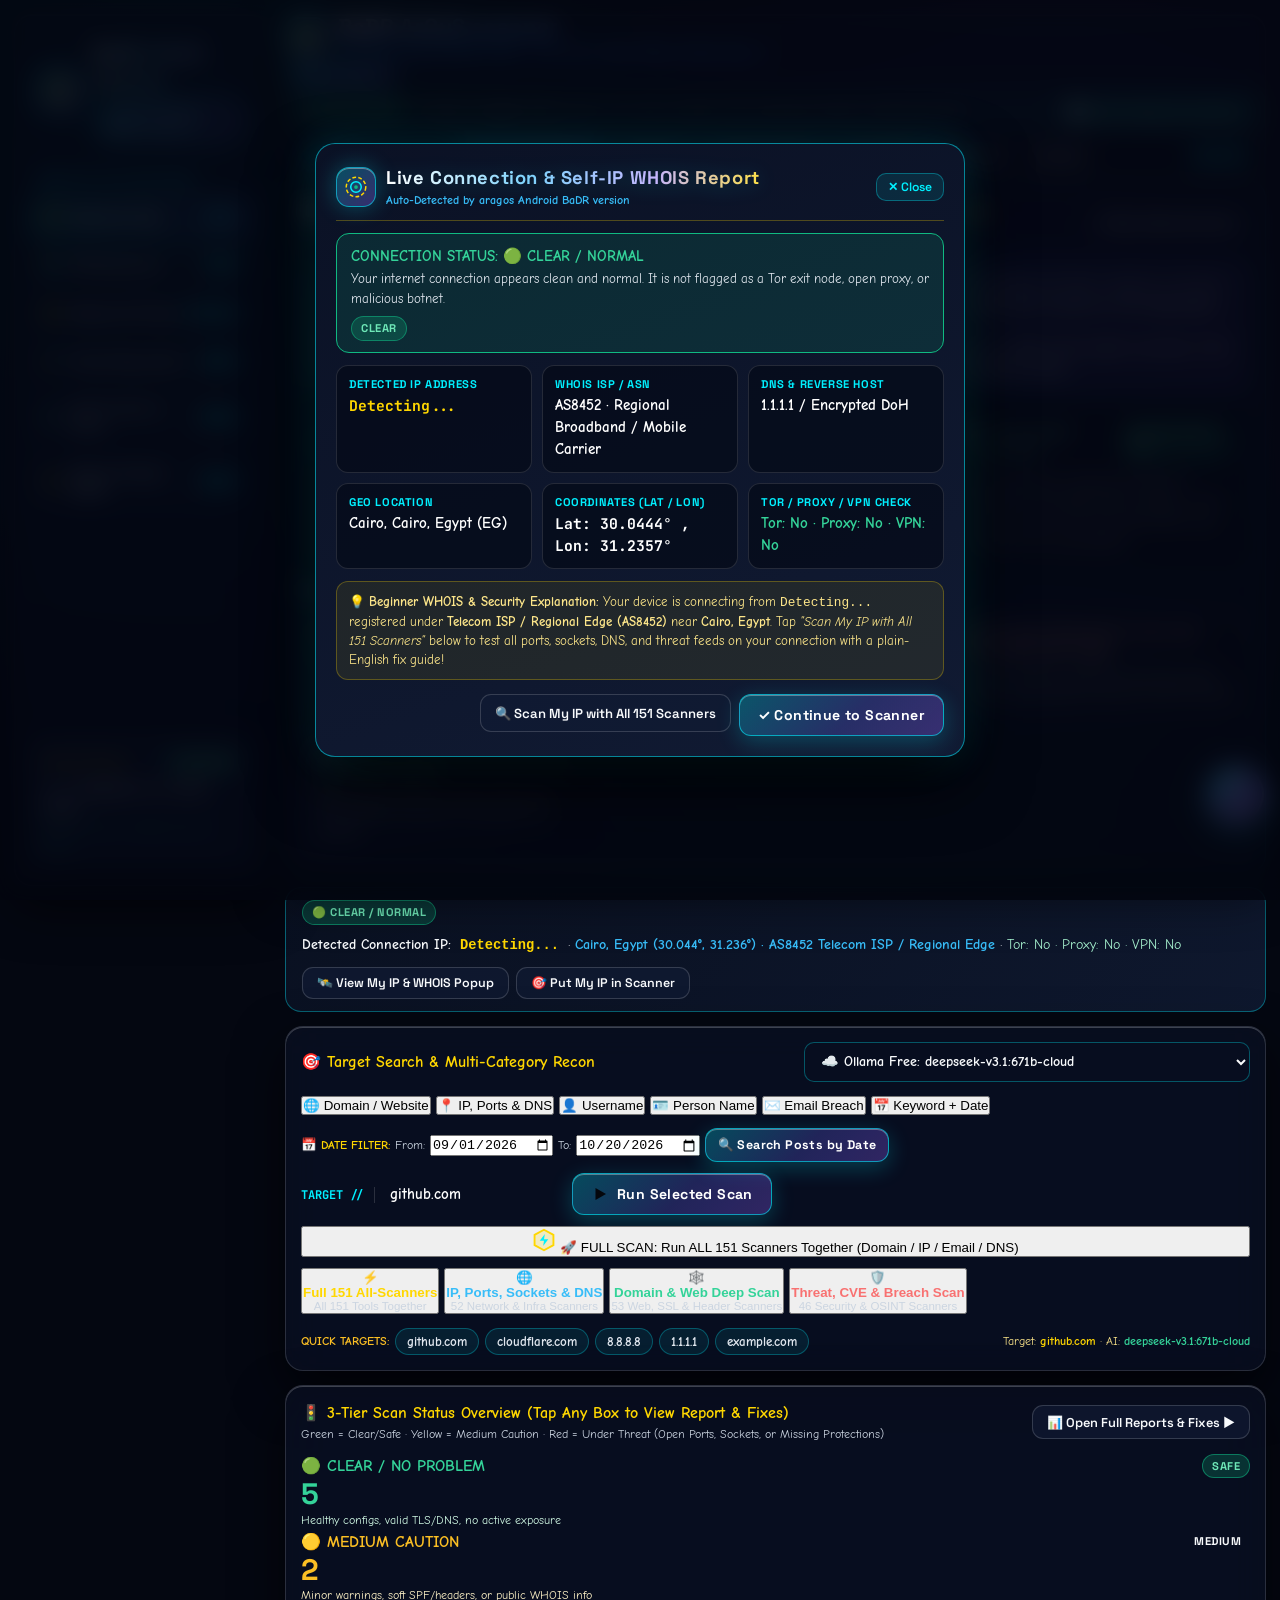
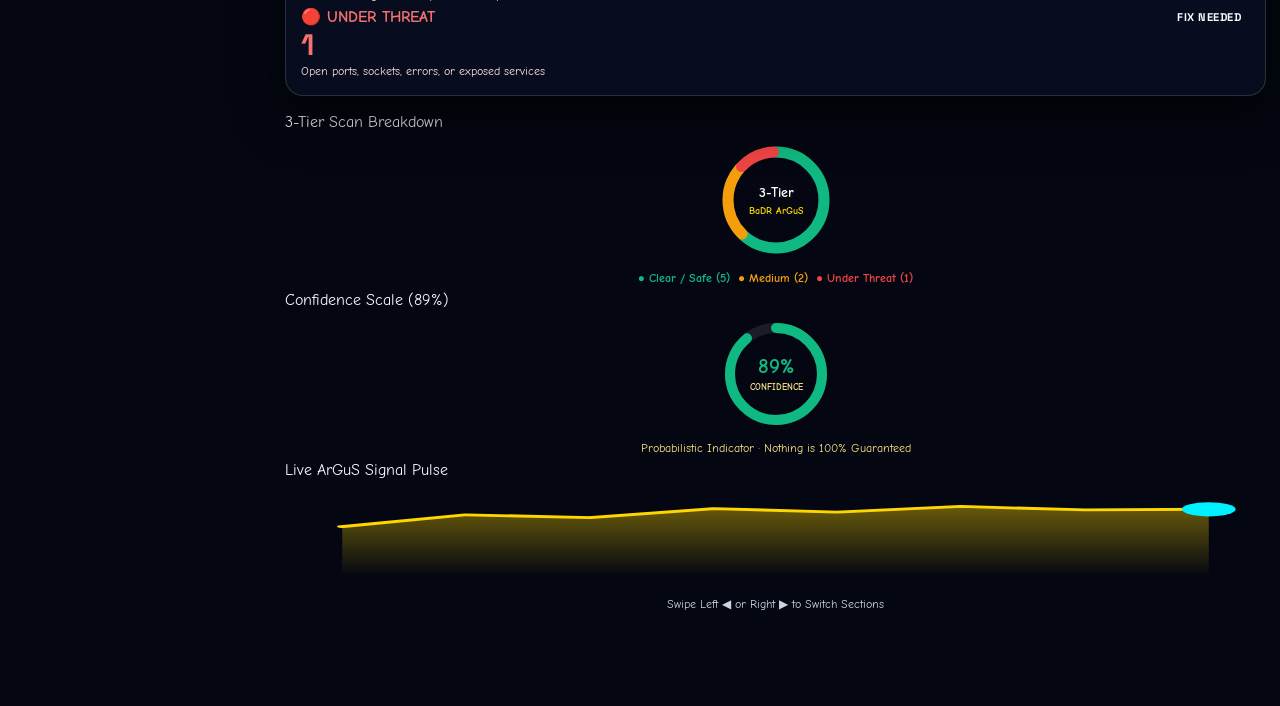
==== commit fa3cf575: "feat(v5.0): add Groq/Mistral/DeepSeek multi-use models & EN/AR voice notes in both chat boxes Co-aut" ====
--- a/web/index.html
+++ b/web/index.html
@@ -345,12 +345,25 @@
             </div>
             <select id="hud-model-select" class="glass-select" title="Active Cloud AI Model (Auto-Selects Free Pool)">
               <option value="deepseek-v3.1:671b-cloud">☁️ Ollama Free: deepseek-v3.1:671b-cloud</option>
-              <option value="mistral-medium-2508">☁️ Mistral Pool 3: mistral-medium-2508 (375K TPM)</option>
-              <option value="mistral-large-2411">☁️ Mistral Pool 2: mistral-large-2411 (200B/mo)</option>
-              <option value="llama-3.1-8b-instant">☁️ Groq Free: llama-3.1-8b-instant (14.4K/day)</option>
-              <option value="meta-llama/llama-3.3-70b-instruct:free">☁️ OpenRouter: llama-3.3-70b:free</option>
-              <option value="gemini-2.0-flash">☁️ Gemini Free: gemini-2.0-flash</option>
-              <option value="openai">☁️ Keyless Free AI (No Key Needed)</option>
+              <option value="deepseek-flash">🐋 DeepSeek-V4.1-Flash (1M · Text + Vision)</option>
+              <option value="deepseek-v4-pro">🐋 DeepSeek-V4-Pro (1M · Agentic Security)</option>
+              <option value="mistral-medium-2508">⚡ Mistral Pool 3: mistral-medium-2508 (375K TPM)</option>
+              <option value="pixtral-large-2411">👁️ Mistral Vision: pixtral-large-2411 (124B)</option>
+              <option value="pixtral-12b-2409">👁️ Mistral Vision: pixtral-12b-2409 (Fast)</option>
+              <option value="mistral-ocr-latest">📄 Mistral OCR: mistral-ocr-latest</option>
+              <option value="voxtral-mini-latest">🎙️ Mistral Audio: voxtral-mini-latest</option>
+              <option value="devstral-2512">💻 Mistral Pool 7: devstral-2512 (1M TPM)</option>
+              <option value="mistral-large-2411">⚡ Mistral Pool 2: mistral-large-2411 (200B/mo)</option>
+              <option value="llama-3.1-8b-instant">🚀 Groq Free: llama-3.1-8b-instant (14.4K/day)</option>
+              <option value="meta-llama/llama-4-scout-17b-16e-instruct">👁️ Groq Vision: Llama-4 Scout 17B</option>
+              <option value="meta-llama/llama-4-maverick-17b-128e-instruct">👁️ Groq Vision: Llama-4 Maverick 17B</option>
+              <option value="whisper-large-v3-turbo">🎙️ Groq Voice Note STT: whisper-large-v3-turbo (EN/AR)</option>
+              <option value="whisper-large-v3">🎙️ Groq Voice Note STT: whisper-large-v3 (Max Accuracy EN/AR)</option>
+              <option value="playai-tts">🔊 Groq Voice Note TTS: playai-tts (English)</option>
+              <option value="playai-tts-arabic">🔊 Groq Voice Note TTS: playai-tts-arabic (Arabic)</option>
+              <option value="meta-llama/llama-3.3-70b-instruct:free">🌐 OpenRouter: llama-3.3-70b:free</option>
+              <option value="gemini-2.0-flash">✨ Gemini Free: gemini-2.0-flash</option>
+              <option value="openai">🔓 Keyless Free AI (No Key Needed)</option>
             </select>
           </div>
 
@@ -815,22 +828,79 @@
           </div>
 
           <div class="glass-panel" style="display:flex;flex-direction:column;">
-            <div style="padding:12px 15px;border-bottom:1px solid rgba(255,215,0,0.16);display:flex;align-items:center;justify-content:space-between;flex-wrap:wrap;gap:8px;">
-              <div style="font-size:1.02rem;font-weight:800;color:#ffd700;">🧠 Beginner Cybersecurity Tutor &amp; Threat Fixer</div>
-              <div style="display:flex;gap:6px;flex-wrap:wrap;">
-                <button class="chip-btn ai-prompt-chip" data-prompt="Explain my latest scan report in very simple words for someone new to cybersecurity, and tell me step by step how to fix any Red or Yellow warnings.">Explain &amp; Fix for Beginner</button>
-                <button class="chip-btn ai-prompt-chip" data-prompt="I scanned my own IP address and saw 6-7 threats or open ports. What do they mean and how do I fix them on my router or phone?">Why Does My IP Show Threats?</button>
+            <div style="padding:12px 15px;border-bottom:1px solid rgba(255,215,0,0.16);display:flex;flex-direction:column;gap:8px;">
+              <div style="display:flex;align-items:center;justify-content:space-between;flex-wrap:wrap;gap:8px;">
+                <div>
+                  <div style="font-size:1.02rem;font-weight:800;color:#ffd700;">🧠 Multi-Use AI Arsenal Chat (Chat · Vision · OCR · EN/AR Voice Notes)</div>
+                  <div style="font-size:0.74rem;color:#7dd3fc;">Send &amp; Receive Voice Notes (`whisper-large-v3-turbo` / `whisper-large-v3` + `playai-tts` / `playai-tts-arabic`) · Pixtral / Llama-4 Vision · DeepSeek Harness</div>
+                </div>
+                <div style="display:flex;gap:6px;flex-wrap:wrap;">
+                  <button class="chip-btn ai-prompt-chip" data-prompt="Explain my latest scan report in very simple words for someone new to cybersecurity, and tell me step by step how to fix any Red or Yellow warnings.">Explain &amp; Fix for Beginner</button>
+                  <button class="chip-btn ai-prompt-chip" data-prompt="I scanned my own IP address and saw 6-7 threats or open ports. What do they mean and how do I fix them on my router or phone?">Why Does My IP Show Threats?</button>
+                </div>
+              </div>
+              <div style="display:flex;align-items:center;gap:8px;flex-wrap:wrap;">
+                <select id="ai-chat-model-select" class="glass-select" style="flex:1;min-width:220px;height:34px;font-size:0.76rem;padding:0 10px;">
+                  <optgroup label="🚀 Groq Multi-Use (Chat, Llama-4 Vision, Whisper EN/AR Voice Notes &amp; PlayAI TTS)">
+                    <option value="groq|llama-3.1-8b-instant">🚀 Groq Fast Chat: llama-3.1-8b-instant (14.4K/Day Free)</option>
+                    <option value="groq|meta-llama/llama-4-scout-17b-16e-instruct">👁️ Groq Vision: Llama-4 Scout 17B (Image &amp; Screenshot Reader)</option>
+                    <option value="groq|meta-llama/llama-4-maverick-17b-128e-instruct">👁️ Groq Vision: Llama-4 Maverick 17B (128E Multimodal)</option>
+                    <option value="groq|deepseek-r1-distill-llama-70b">🧠 Groq Reasoning: DeepSeek R1 Distill 70B</option>
+                    <option value="groq|whisper-large-v3-turbo">🎙️ Groq Voice Note STT: Whisper Large v3 Turbo (99-Lang EN + AR · 2,000/Day)</option>
+                    <option value="groq|whisper-large-v3">🎙️ Groq Voice Note STT: Whisper Large v3 Full (Max Accuracy EN + AR)</option>
+                    <option value="groq|playai-tts">🔊 Groq Voice Note TTS: PlayAI Spoken English Replies</option>
+                    <option value="groq|playai-tts-arabic">🔊 Groq Voice Note TTS: PlayAI Spoken Arabic Replies (العربية)</option>
+                  </optgroup>
+                  <optgroup label="⚡ Mistral Multi-Use (7-Pool Chat, Pixtral Vision, OCR &amp; Voxtral Audio)">
+                    <option value="mistral|mistral-medium-2508">⚡ Mistral Pool 3: mistral-medium-2508 (375K TPM)</option>
+                    <option value="mistral|pixtral-large-2411">👁️ Mistral Vision: Pixtral Large 2411 (124B Screenshot/UI Reader)</option>
+                    <option value="mistral|pixtral-12b-2409">👁️ Mistral Vision: Pixtral 12B (Fast Image Analyzer)</option>
+                    <option value="mistral|mistral-ocr-latest">📄 Mistral OCR: Document, PDF &amp; Table Extractor</option>
+                    <option value="mistral|voxtral-mini-latest">🎙️ Mistral Voxtral: Native Voice &amp; Audio Understanding</option>
+                    <option value="mistral|devstral-2512">💻 Mistral Pool 7: Devstral 2512 (1M TPM Code &amp; Security)</option>
+                    <option value="mistral|mistral-large-2411">⚡ Mistral Pool 2: mistral-large-2411 (200B/mo)</option>
+                  </optgroup>
+                  <optgroup label="🐋 DeepSeek Harness (@deepseek-ai/dsh · 1M Context &amp; Vision)">
+                    <option value="deepseek|deepseek-flash">🐋 DeepSeek-V4.1-Flash (1M Context · Text + Image Vision)</option>
+                    <option value="deepseek|deepseek-v4-pro">🐋 DeepSeek-V4-Pro (1M Context · Agentic Coding &amp; Security)</option>
+                    <option value="deepseek|deepseek-chat">🐋 DeepSeek V3.2 Chat</option>
+                    <option value="deepseek|deepseek-reasoner">🐋 DeepSeek R1 Reasoner</option>
+                  </optgroup>
+                  <optgroup label="🔓 Keyless Free AI, Ollama Cloud, NVIDIA NIM, OpenRouter &amp; Gemini">
+                    <option value="keyless_free|openai">🔓 Keyless Free AI: GPT-4o-Mini Cloud (No Key Needed)</option>
+                    <option value="ollama|deepseek-v3.1:671b-cloud">☁️ Ollama Cloud: deepseek-v3.1:671b-cloud</option>
+                    <option value="nvidia|deepseek-ai/deepseek-r1">🟢 NVIDIA NIM: deepseek-ai/deepseek-r1</option>
+                    <option value="openrouter|meta-llama/llama-3.3-70b-instruct:free">🌐 OpenRouter: llama-3.3-70b-instruct:free</option>
+                    <option value="google|gemini-2.0-flash">✨ Google Gemini: gemini-2.0-flash (Multimodal)</option>
+                  </optgroup>
+                </select>
+                <label style="display:inline-flex;align-items:center;gap:5px;font-size:0.75rem;color:#6ee7b7;white-space:nowrap;cursor:pointer;" title="Automatically reply with a playable spoken Voice Note (English via playai-tts, Arabic via playai-tts-arabic)">
+                  <input type="checkbox" id="ai-auto-voice-note-toggle" checked style="accent-color:#10b981;" />
+                  <span>🔊 Auto Voice Note Reply (EN/AR)</span>
+                </label>
               </div>
             </div>
             <div class="chat-messages" id="ai-chat-messages">
               <div class="chat-bubble assistant ai-markdown">
-                <p><strong>Welcome to the BaDR ArGuS Beginner Cybersecurity Tutor!</strong></p>
-                <p>You don't need to be a security expert—ask me about any Red (Under Threat) or Yellow (Medium) result, open port, socket, or DNS warning, and I will explain what it means in plain everyday language and walk you through <strong>how it gets fixed step by step</strong>.</p>
-              </div>
-            </div>
-            <div class="chat-input-row">
-              <input type="text" id="ai-chat-input" class="target-input" placeholder="Ask in plain English: 'What does this threat mean and how do I fix it?'..." style="background:rgba(6,9,16,0.9);padding:10px 14px;border-radius:10px;border:1px solid rgba(255,215,0,0.26);" />
-              <button class="btn-primary-glow" id="btn-send-ai-chat"><span>➤</span><span>Ask Tutor</span></button>
+                <p><strong>Welcome to the BaDR ArGuS Multi-Use AI Arsenal Chat!</strong></p>
+                <p>🎙️ <strong>Send &amp; Receive Voice Notes (English + العربية):</strong> Tap <strong>🎙️ Voice Note</strong> to record in English or Arabic (transcribed via Groq <code>whisper-large-v3-turbo</code> / <code>whisper-large-v3</code>, 2,000 free/day) and receive playable spoken AI voice note replies via <code>playai-tts</code> (EN) &amp; <code>playai-tts-arabic</code> (AR)! Or tap <strong>📷 Image/Audio</strong> to attach screenshots (Pixtral / Llama-4 Vision) or audio files.</p>
+              </div>
+            </div>
+            <!-- Attached Image / Audio Preview Strip for Main AI Chat -->
+            <div id="ai-chat-image-preview" style="display:none;padding:6px 14px;background:rgba(0,240,255,0.08);border-top:1px solid rgba(0,240,255,0.28);align-items:center;justify-content:space-between;gap:8px;">
+              <div style="display:flex;align-items:center;gap:8px;font-size:0.78rem;color:#7dd3fc;">
+                <img id="ai-chat-image-thumb" src="" alt="Preview" style="width:34px;height:34px;object-fit:cover;border-radius:6px;border:1px solid #00f0ff;" />
+                <span id="ai-chat-image-name">Attachment ready for Vision / OCR / Whisper Voice Note</span>
+              </div>
+              <button class="swipe-arrow-btn" id="btn-clear-ai-image" style="padding:2px 8px;font-size:0.72rem;">✕ Remove</button>
+            </div>
+            <input type="file" id="ai-chat-file-input" accept="image/*,audio/*" style="display:none;" />
+            <div class="chat-input-row" style="display:flex;gap:6px;flex-wrap:wrap;align-items:center;padding:10px 14px;">
+              <button class="btn-secondary-glass" id="btn-attach-image-ai" title="Attach Screenshot/Image (Vision/OCR) or Voice Note Audio File (.ogg/.mp3/.wav/.m4a)" style="height:38px;padding:0 10px;">📷 Image/Audio</button>
+              <button class="btn-secondary-glass" id="btn-voice-mic-ai" title="Record &amp; Send Voice Note in English or Arabic (Groq Whisper Large v3 Turbo + PlayAI TTS Reply)" style="height:38px;padding:0 10px;">🎙️ Voice Note</button>
+              <button class="btn-secondary-glass" id="btn-speak-reply-ai" title="Generate &amp; Play Voice Note for Last Reply (playai-tts EN / playai-tts-arabic AR)" style="height:38px;padding:0 10px;">🔊 Speak Reply</button>
+              <input type="text" id="ai-chat-input" class="target-input" placeholder="Type in English or العربية, attach image/audio 📷, or tap 🎙️ Voice Note..." style="flex:1;min-width:180px;background:rgba(6,9,16,0.9);padding:10px 14px;border-radius:10px;border:1px solid rgba(0,240,255,0.32);" />
+              <button class="btn-primary-glow" id="btn-send-ai-chat"><span>➤</span><span>Send</span></button>
             </div>
           </div>
         </div>
@@ -952,51 +1022,92 @@
         </div>
       </div>
 
-      <!-- Free Model Selector inside Floating Chat -->
+      <!-- Free Multi-Use & Media Model Selector inside Floating Chat -->
       <div style="display:flex;align-items:center;gap:6px;">
-        <select id="floating-llm-model-select" class="glass-select" style="flex:1;height:32px;font-size:0.76rem;padding:0 8px;">
-          <option value="keyless_free|openai">🔓 Keyless Free AI: GPT-4o-Mini Cloud (No Key Needed!)</option>
-          <option value="keyless_free|mistral">🔓 Keyless Free AI: Mistral 24B Cloud (No Key Needed!)</option>
-          <option value="keyless_free|qwen-coder">🔓 Keyless Free AI: Qwen Coder 32B (No Key Needed!)</option>
-          <option value="ollama|deepseek-v3.1:671b-cloud">☁️ Ollama Cloud: deepseek-v3.1:671b-cloud</option>
-          <option value="deepseek|deepseek-flash">🐋 DeepSeek Harness: deepseek-flash (1M Context)</option>
-          <option value="mistral|mistral-medium-2508">⚡ Mistral Pool 3: mistral-medium-2508 (375K TPM)</option>
-          <option value="mistral|devstral-2512">⚡ Mistral Pool 7: devstral-2512 (1M TPM)</option>
-          <option value="groq|llama-3.1-8b-instant">🚀 Groq Free: llama-3.1-8b-instant (14.4K/Day)</option>
-          <option value="groq|deepseek-r1-distill-llama-70b">🚀 Groq Free: deepseek-r1-distill-llama-70b</option>
-          <option value="nvidia|deepseek-ai/deepseek-r1">🟢 NVIDIA NIM: deepseek-ai/deepseek-r1</option>
-          <option value="openrouter|meta-llama/llama-3.3-70b-instruct:free">🌐 OpenRouter: llama-3.3-70b-instruct:free</option>
-          <option value="google|gemini-2.0-flash">✨ Google Gemini: gemini-2.0-flash</option>
+        <select id="floating-llm-model-select" class="glass-select" style="flex:1;height:32px;font-size:0.74rem;padding:0 8px;">
+          <optgroup label="🔓 Keyless Free Cloud AI (No Key Needed)">
+            <option value="keyless_free|openai">🔓 Keyless Free AI: GPT-4o-Mini Cloud</option>
+            <option value="keyless_free|mistral">🔓 Keyless Free AI: Mistral 24B Cloud</option>
+            <option value="keyless_free|qwen-coder">🔓 Keyless Free AI: Qwen Coder 32B</option>
+          </optgroup>
+          <optgroup label="🐋 DeepSeek Harness (@deepseek-ai/dsh · 1M Context &amp; Vision)">
+            <option value="deepseek|deepseek-flash">🐋 DeepSeek-V4.1-Flash (1M Context · Text + Image Vision)</option>
+            <option value="deepseek|deepseek-v4-pro">🐋 DeepSeek-V4-Pro (1M Context · Agentic Coding &amp; Security)</option>
+            <option value="deepseek|deepseek-chat">🐋 DeepSeek V3.2 Chat</option>
+            <option value="deepseek|deepseek-reasoner">🐋 DeepSeek R1 Reasoner</option>
+          </optgroup>
+          <optgroup label="🚀 Groq Multi-Use (Chat, Llama-4 Vision, Whisper EN/AR Voice Notes &amp; PlayAI TTS)">
+            <option value="groq|llama-3.1-8b-instant">🚀 Groq Fast Chat: llama-3.1-8b-instant (14.4K/Day Free)</option>
+            <option value="groq|meta-llama/llama-4-scout-17b-16e-instruct">👁️ Groq Vision: Llama-4 Scout 17B (Image &amp; Screenshot Reader)</option>
+            <option value="groq|meta-llama/llama-4-maverick-17b-128e-instruct">👁️ Groq Vision: Llama-4 Maverick 17B (Multimodal)</option>
+            <option value="groq|deepseek-r1-distill-llama-70b">🧠 Groq Reasoning: DeepSeek R1 Distill 70B</option>
+            <option value="groq|whisper-large-v3-turbo">🎙️ Groq Voice Note STT: Whisper Large v3 Turbo (EN + AR · 2,000/Day)</option>
+            <option value="groq|whisper-large-v3">🎙️ Groq Voice Note STT: Whisper Large v3 Full (Max Accuracy EN + AR)</option>
+            <option value="groq|playai-tts">🔊 Groq Voice Note TTS: PlayAI Spoken English Audio</option>
+            <option value="groq|playai-tts-arabic">🔊 Groq Voice Note TTS: PlayAI Spoken Arabic Audio (العربية)</option>
+          </optgroup>
+          <optgroup label="⚡ Mistral Multi-Use (7-Pool Chat, Pixtral Vision, OCR &amp; Voxtral Audio)">
+            <option value="mistral|mistral-medium-2508">⚡ Mistral Pool 3: mistral-medium-2508 (375K TPM)</option>
+            <option value="mistral|pixtral-large-2411">👁️ Mistral Vision: Pixtral Large 2411 (124B Screenshot/UI Reader)</option>
+            <option value="mistral|pixtral-12b-2409">👁️ Mistral Vision: Pixtral 12B (Fast Image Analyzer)</option>
+            <option value="mistral|mistral-ocr-latest">📄 Mistral OCR: Document, PDF &amp; Table Extractor</option>
+            <option value="mistral|voxtral-mini-latest">🎙️ Mistral Voxtral: Native Voice &amp; Audio Understanding</option>
+            <option value="mistral|devstral-2512">💻 Mistral Pool 7: Devstral 2512 (1M TPM Code &amp; Security)</option>
+            <option value="mistral|mistral-large-2411">⚡ Mistral Pool 2: mistral-large-2411 (200B/mo)</option>
+          </optgroup>
+          <optgroup label="☁️ Ollama Cloud, NVIDIA NIM, OpenRouter &amp; Gemini">
+            <option value="ollama|deepseek-v3.1:671b-cloud">☁️ Ollama Cloud: deepseek-v3.1:671b-cloud</option>
+            <option value="nvidia|deepseek-ai/deepseek-r1">🟢 NVIDIA NIM: deepseek-ai/deepseek-r1</option>
+            <option value="openrouter|meta-llama/llama-3.3-70b-instruct:free">🌐 OpenRouter: llama-3.3-70b-instruct:free</option>
+            <option value="google|gemini-2.0-flash">✨ Google Gemini: gemini-2.0-flash (Multimodal)</option>
+          </optgroup>
         </select>
-        <label style="display:inline-flex;align-items:center;gap:4px;font-size:0.72rem;color:#cbd5e1;white-space:nowrap;cursor:pointer;" title="Include active scan report context when answering">
+        <label style="display:inline-flex;align-items:center;gap:4px;font-size:0.70rem;color:#cbd5e1;white-space:nowrap;cursor:pointer;" title="Include active scan report context when answering">
           <input type="checkbox" id="floating-llm-include-scan" checked style="accent-color:#00f0ff;" />
-          <span>+Scan Info</span>
+          <span>+Scan</span>
+        </label>
+        <label style="display:inline-flex;align-items:center;gap:4px;font-size:0.70rem;color:#6ee7b7;white-space:nowrap;cursor:pointer;" title="Auto-reply with a playable spoken Voice Note (playai-tts EN / playai-tts-arabic AR)">
+          <input type="checkbox" id="floating-auto-voice-note-toggle" checked style="accent-color:#10b981;" />
+          <span>🔊Voice</span>
         </label>
       </div>
     </div>
 
     <div class="floating-llm-messages" id="floating-llm-messages">
       <div class="chat-msg assistant">
-        <strong>Hi! I'm your BaDR Free AI Assistant 💬</strong><br/>
-        You can ask me <strong>anything</strong> just like a regular LLM—general questions, coding, networking, Android/Linux tips, or ask me to explain and fix anything in your current scan report!
+        <strong>Hi! I'm your BaDR Multi-Use AI Assistant 💬</strong><br/>
+        🎙️ <strong>Send &amp; Receive Voice Notes (English + العربية):</strong> Tap <strong>🎙️</strong> to record a voice note (transcribed via Groq <code>whisper-large-v3-turbo</code> / <code>whisper-large-v3</code>) and receive a playable spoken voice note reply via <code>playai-tts</code> (EN) &amp; <code>playai-tts-arabic</code> (AR)! Tap <strong>📷</strong> to attach screenshots (Pixtral / Llama-4 Vision) or audio files.
       </div>
     </div>
+
+    <!-- Attached Image / Audio Preview inside Floating Chat -->
+    <div id="floating-llm-image-preview" style="display:none;padding:5px 12px;background:rgba(0,240,255,0.10);border-top:1px solid rgba(0,240,255,0.32);align-items:center;justify-content:space-between;gap:8px;">
+      <div style="display:flex;align-items:center;gap:7px;font-size:0.74rem;color:#7dd3fc;">
+        <img id="floating-llm-image-thumb" src="" alt="Preview" style="width:28px;height:28px;object-fit:cover;border-radius:5px;border:1px solid #00f0ff;" />
+        <span id="floating-llm-image-name">Image / Audio ready for Vision / Whisper</span>
+      </div>
+      <button class="swipe-arrow-btn" id="btn-clear-floating-image" style="padding:2px 7px;font-size:0.68rem;">✕</button>
+    </div>
+    <input type="file" id="floating-llm-file-input" accept="image/*,audio/*" style="display:none;" />
 
     <div class="floating-llm-footer">
       <div style="display:flex;gap:5px;overflow-x:auto;padding-bottom:2px;">
         <button class="chip-btn floating-quick-chip" data-q="Explain my current scan report in simple words and tell me if anything needs fixing." style="font-size:0.72rem;padding:3px 8px;white-space:nowrap;">🛡️ Explain Scan</button>
-        <button class="chip-btn floating-quick-chip" data-q="How do I secure my home Wi-Fi router and phone against open port threats?" style="font-size:0.72rem;padding:3px 8px;white-space:nowrap;">🔒 Secure My Wi-Fi</button>
-        <button class="chip-btn floating-quick-chip" data-q="What can you help me with as a general AI assistant?" style="font-size:0.72rem;padding:3px 8px;white-space:nowrap;">💡 General Help</button>
-      </div>
-      <div style="display:flex;gap:6px;">
+        <button class="chip-btn floating-quick-chip" data-q="How do I secure my home Wi-Fi router and phone against open port threats?" style="font-size:0.72rem;padding:3px 8px;white-space:nowrap;">🔒 Secure Wi-Fi</button>
+        <button class="chip-btn floating-quick-chip" data-q="What multi-use Vision, OCR, and Voice Note models from Groq, Mistral, and DeepSeek Harness are available here?" style="font-size:0.72rem;padding:3px 8px;white-space:nowrap;">👁️🎙️ Vision &amp; Voice Notes</button>
+      </div>
+      <div style="display:flex;gap:5px;align-items:center;">
+        <button class="btn-secondary-glass" id="btn-attach-image-floating" title="Attach Screenshot/Image (Pixtral / Llama-4 Vision) or Audio Voice Note (.ogg/.mp3/.wav)" style="height:36px;padding:0 9px;font-size:0.82rem;">📷</button>
+        <button class="btn-secondary-glass" id="btn-voice-mic-floating" title="Record &amp; Send Voice Note in English or Arabic (Groq Whisper Large v3 Turbo + PlayAI TTS Reply)" style="height:36px;padding:0 9px;font-size:0.82rem;">🎙️</button>
+        <button class="btn-secondary-glass" id="btn-speak-reply-floating" title="Generate &amp; Play Voice Note for Last Reply (playai-tts EN / playai-tts-arabic AR)" style="height:36px;padding:0 9px;font-size:0.82rem;">🔊</button>
         <input
           type="text"
           id="floating-llm-input"
           class="target-input"
-          placeholder="Ask anything (general question or security help)..."
-          style="background:rgba(11,18,36,0.95);padding:8px 11px;border-radius:10px;border:1px solid rgba(0,240,255,0.38);font-size:0.86rem;"
+          placeholder="Type (EN/AR), attach 📷, or tap 🎙️ Voice Note..."
+          style="background:rgba(11,18,36,0.95);padding:8px 10px;border-radius:10px;border:1px solid rgba(0,240,255,0.38);font-size:0.84rem;"
         />
-        <button class="btn-primary-glow" id="btn-send-floating-llm" style="height:36px;padding:0 13px;font-size:0.82rem;">
+        <button class="btn-primary-glow" id="btn-send-floating-llm" style="height:36px;padding:0 12px;font-size:0.82rem;">
           ➤
         </button>
       </div>
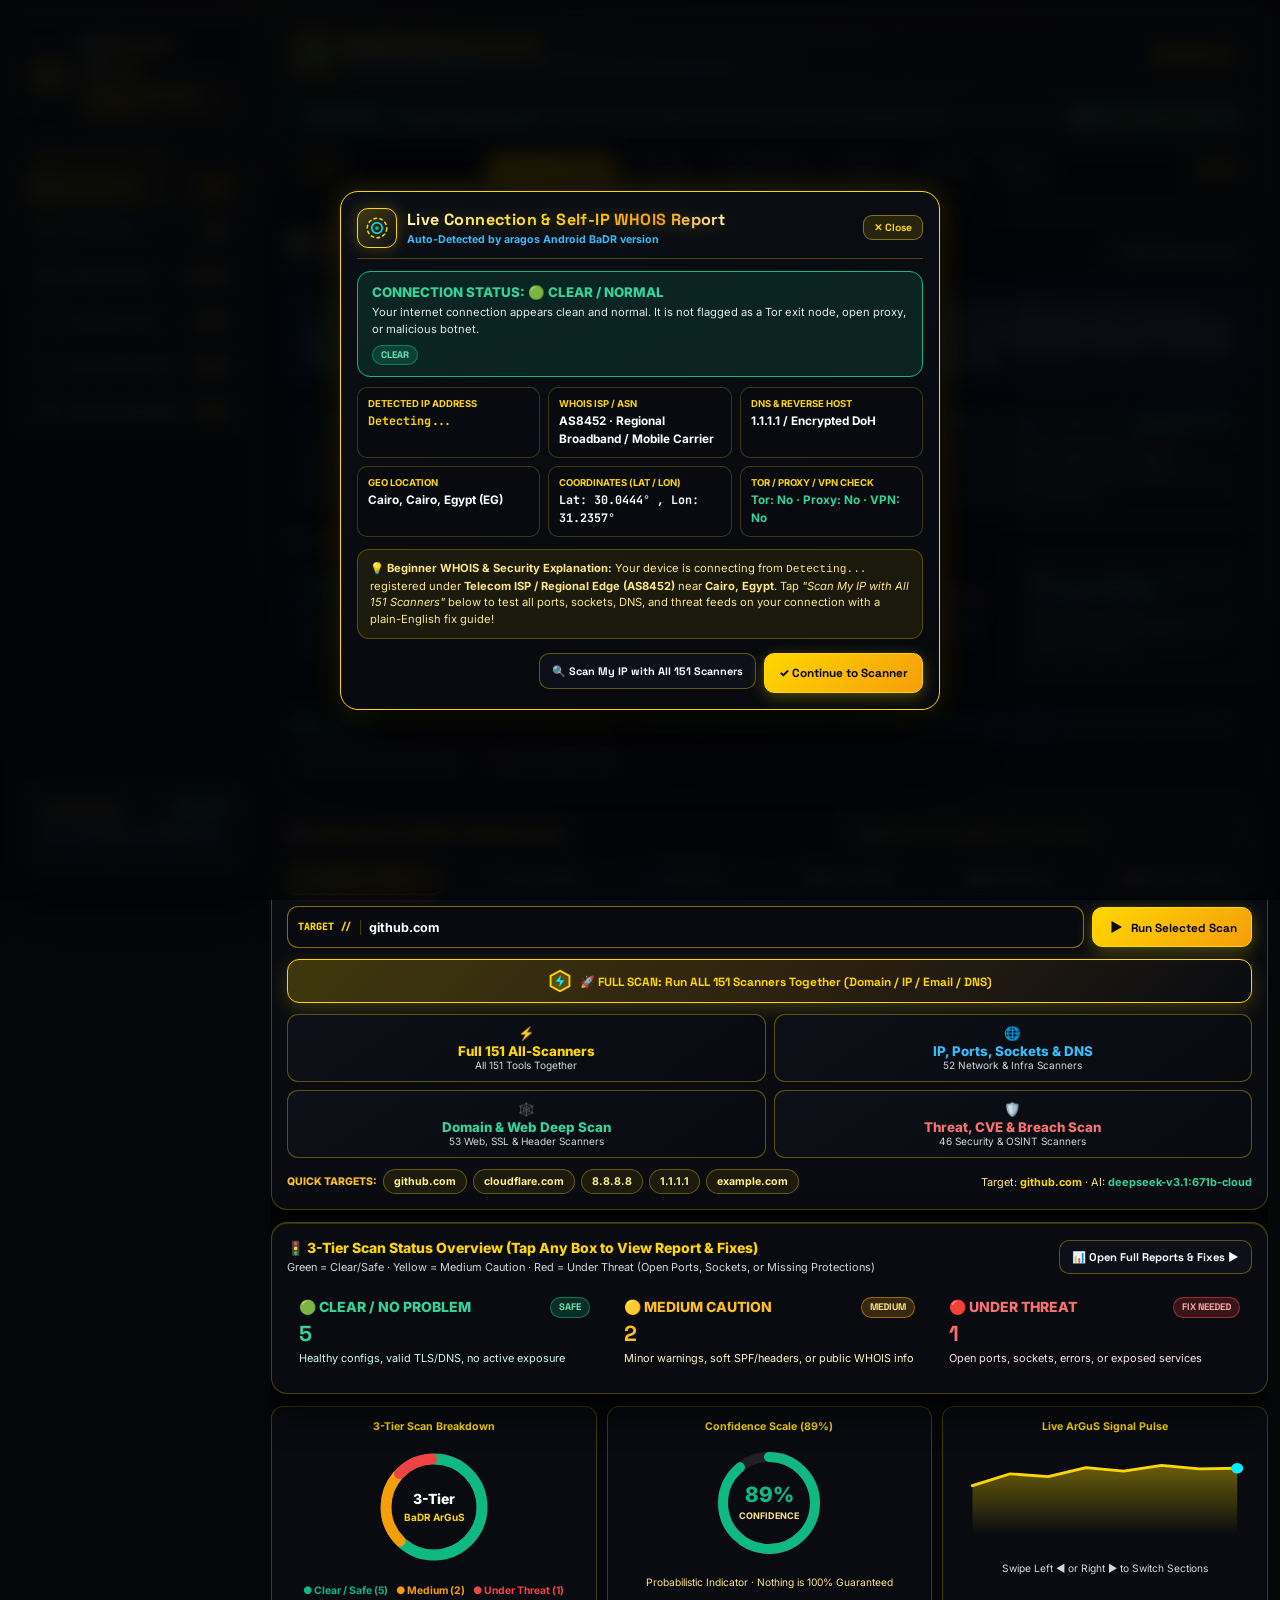
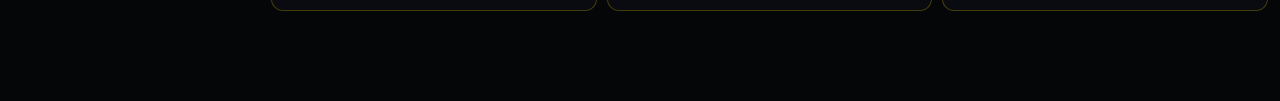
==== commit 516730d6: "v5.2: Restore Pure Black & Shiny Gold 1st design, fix mobile screen width & bottom nav, remove repea" ====
--- a/web/index.html
+++ b/web/index.html
@@ -10,8 +10,1109 @@
   <title>BaDR ArGuS scanner — aragos Android BaDR version</title>
   <link rel="preconnect" href="https://fonts.googleapis.com" />
   <link rel="preconnect" href="https://fonts.gstatic.com" crossorigin />
-  <link href="https://fonts.googleapis.com/css2?family=Architects+Daughter&family=Comic+Neue:ital,wght@0,400;0,700;1,400;1,700&family=Inter:wght@500;600;700;800&family=JetBrains+Mono:wght@400;600;700&family=Patrick+Hand&family=Space+Grotesk:wght@600;700&display=swap" rel="stylesheet" />
+  <link href="https://fonts.googleapis.com/css2?family=Inter:wght@400;500;600;700;800&family=JetBrains+Mono:wght@400;600;700&family=Space+Grotesk:wght@600;700;800&display=swap" rel="stylesheet" />
   <link rel="stylesheet" href="/static/css/aragos.css" />
+  <style id="aragos-core-styles">
+:root {
+  /* 1st Design Original Pure Obsidian Black & Shiny Metallic Gold Palette */
+  --bg-deep: #050608;
+  --bg-obsidian: #050608;
+  --glass-bg: rgba(10, 12, 18, 0.92);
+  --glass-bg-elevated: rgba(15, 18, 26, 0.96);
+  --glass-bg-hover: rgba(22, 26, 38, 0.98);
+  --glass-border: rgba(255, 215, 0, 0.26);
+  --glass-border-bright: rgba(255, 215, 0, 0.62);
+  --glass-highlight: inset 0 1px 0 0 rgba(255, 215, 0, 0.18);
+  --glass-shadow: 0 14px 36px rgba(0, 0, 0, 0.85);
+
+  --gold: #ffd700;
+  --gold-bright: #ffe55c;
+  --gold-soft: rgba(255, 215, 0, 0.14);
+  --amber: #f59e0b;
+  --amber-soft: rgba(245, 158, 11, 0.16);
+  --cyan: #ffd700;
+  --cyan-soft: rgba(255, 215, 0, 0.14);
+  --violet: #d97706;
+  --violet-soft: rgba(217, 119, 6, 0.16);
+  --emerald: #10b981;
+  --emerald-soft: rgba(16, 185, 129, 0.16);
+  --rose: #ef4444;
+  --rose-soft: rgba(239, 68, 68, 0.18);
+
+  --text-primary: #f8fafc;
+  --text-secondary: #d4d8e2;
+  --text-muted: #94a3b8;
+
+  /* Clean Standard Typography (No Comic Font) */
+  --font-display: 'Space Grotesk', 'Inter', -apple-system, BlinkMacSystemFont, 'Segoe UI', Roboto, sans-serif;
+  --font-sans: 'Inter', -apple-system, BlinkMacSystemFont, 'Segoe UI', Roboto, sans-serif;
+  --font-mono: 'JetBrains Mono', 'Fira Code', ui-monospace, monospace;
+}
+
+*, *::before, *::after {
+  box-sizing: border-box;
+  margin: 0;
+  padding: 0;
+  -webkit-tap-highlight-color: transparent;
+}
+
+html, body {
+  width: 100%;
+  max-width: 100vw;
+  min-height: 100vh;
+  margin: 0;
+  padding: 0;
+  background-color: #050608;
+  background-image:
+    radial-gradient(circle at 18% 12%, rgba(255, 215, 0, 0.10), transparent 40%),
+    radial-gradient(circle at 82% 20%, rgba(245, 158, 11, 0.08), transparent 45%),
+    linear-gradient(180deg, #040507 0%, #090b10 55%, #040507 100%);
+  background-attachment: fixed;
+  color: var(--text-primary);
+  font-family: var(--font-sans);
+  font-size: 14px;
+  line-height: 1.48;
+  overflow-x: hidden;
+  overflow-y: auto;
+  -webkit-font-smoothing: antialiased;
+}
+
+/* Global Dark & Gold Reset for All Buttons, Inputs & Selects (Never White!) */
+button, input, select, textarea {
+  font-family: var(--font-sans);
+  color: var(--text-primary);
+  background-color: #0b0e15;
+  border: 1px solid rgba(255, 215, 0, 0.32);
+  border-radius: 10px;
+  max-width: 100%;
+}
+
+button {
+  cursor: pointer;
+}
+
+h1, h2, h3, h4,
+.brand-title,
+.gold-app-title,
+.section-title,
+.sev-badge,
+.gold-subtitle-badge,
+.swipe-dot-pill,
+.swipe-arrow-btn,
+.report-subtab-btn,
+.btn-primary-glow,
+.btn-beast,
+.btn-omni-151,
+.btn-secondary-glass,
+.mobile-nav-item,
+.mobile-tab-btn {
+  font-family: var(--font-display);
+}
+
+/* Core Black & Shiny Gold Glass Panels */
+.glass-panel {
+  width: 100%;
+  max-width: 100%;
+  min-width: 0;
+  background: var(--glass-bg);
+  backdrop-filter: blur(18px);
+  -webkit-backdrop-filter: blur(18px);
+  border: 1px solid var(--glass-border);
+  box-shadow: var(--glass-shadow), var(--glass-highlight);
+  border-radius: 16px;
+  overflow: hidden;
+}
+
+.glass-panel-elevated {
+  width: 100%;
+  max-width: 100%;
+  min-width: 0;
+  background: var(--glass-bg-elevated);
+  backdrop-filter: blur(20px);
+  -webkit-backdrop-filter: blur(20px);
+  border: 1px solid rgba(255, 215, 0, 0.38);
+  box-shadow: var(--glass-shadow), var(--glass-highlight);
+  border-radius: 14px;
+}
+
+/* Shiny Metallic Gold Title */
+.gold-app-title {
+  font-family: var(--font-display);
+  font-weight: 800;
+  letter-spacing: 0.4px;
+  background: linear-gradient(95deg, #fff6b7 0%, #ffd700 45%, #f59e0b 80%, #fff1a8 100%);
+  -webkit-background-clip: text;
+  -webkit-text-fill-color: transparent;
+  filter: drop-shadow(0 2px 8px rgba(255, 215, 0, 0.25));
+  word-break: break-word;
+}
+
+.gold-subtitle-badge {
+  display: inline-flex;
+  align-items: center;
+  gap: 5px;
+  padding: 3px 10px;
+  border-radius: 999px;
+  background: linear-gradient(135deg, rgba(255, 215, 0, 0.18), rgba(245, 158, 11, 0.12));
+  border: 1px solid rgba(255, 215, 0, 0.55);
+  color: #ffd700;
+  font-size: 0.72rem;
+  font-weight: 700;
+  letter-spacing: 0.3px;
+  text-decoration: none;
+  box-shadow: 0 0 12px rgba(255, 215, 0, 0.16);
+}
+
+/* App Shell Layout — Desktop 2-col, Mobile 100% Full-Width Block (Zero Left Gap!) */
+.app-shell {
+  position: relative;
+  z-index: 2;
+  display: grid;
+  grid-template-columns: 245px minmax(0, 1fr);
+  gap: 14px;
+  width: 100%;
+  max-width: 1440px;
+  margin: 0 auto;
+  min-height: 100vh;
+  padding: 12px 12px 92px;
+}
+
+.sidebar {
+  display: flex;
+  flex-direction: column;
+  justify-content: space-between;
+  padding: 16px 12px;
+  height: calc(100vh - 24px);
+  position: sticky;
+  top: 12px;
+  overflow-y: auto;
+}
+
+.brand-header {
+  display: flex;
+  align-items: center;
+  gap: 10px;
+  padding: 4px 6px 12px;
+  border-bottom: 1px solid rgba(255, 215, 0, 0.18);
+}
+
+.brand-orb {
+  width: 38px;
+  height: 38px;
+  border-radius: 11px;
+  background: linear-gradient(135deg, rgba(255, 215, 0, 0.22), rgba(15, 18, 26, 0.95));
+  border: 1.5px solid #ffd700;
+  box-shadow: 0 0 16px rgba(255, 215, 0, 0.25);
+  display: flex;
+  align-items: center;
+  justify-content: center;
+  flex-shrink: 0;
+}
+
+.nav-section-label {
+  font-size: 0.68rem;
+  font-weight: 700;
+  text-transform: uppercase;
+  letter-spacing: 1.1px;
+  color: #ffd700;
+  margin: 12px 6px 6px;
+}
+
+.nav-list {
+  display: flex;
+  flex-direction: column;
+  gap: 5px;
+  list-style: none;
+}
+
+.nav-btn {
+  width: 100%;
+  display: flex;
+  align-items: center;
+  justify-content: space-between;
+  padding: 9px 11px;
+  border-radius: 10px;
+  border: 1px solid rgba(255, 255, 255, 0.06);
+  background: rgba(255, 255, 255, 0.02);
+  color: var(--text-secondary);
+  font-size: 0.84rem;
+  font-weight: 600;
+  text-align: left;
+  transition: all 0.18s ease;
+}
+
+.nav-btn-left {
+  display: flex;
+  align-items: center;
+  gap: 9px;
+}
+
+.nav-btn:hover,
+.nav-btn.active {
+  background: linear-gradient(90deg, rgba(255, 215, 0, 0.20), rgba(245, 158, 11, 0.08));
+  color: #ffd700;
+  border-color: rgba(255, 215, 0, 0.65);
+  box-shadow: 0 4px 16px rgba(255, 215, 0, 0.14);
+}
+
+.nav-badge {
+  font-family: var(--font-mono);
+  font-size: 0.66rem;
+  font-weight: 700;
+  padding: 2px 7px;
+  border-radius: 999px;
+  background: rgba(255, 215, 0, 0.15);
+  color: #ffd700;
+  border: 1px solid rgba(255, 215, 0, 0.45);
+}
+
+/* Main Workspace Container (Both class names supported) */
+.main-workspace,
+.workspace-main {
+  display: flex;
+  flex-direction: column;
+  gap: 12px;
+  width: 100%;
+  max-width: 100%;
+  min-width: 0;
+  overflow-x: hidden;
+}
+
+.top-hud-bar {
+  padding: 12px;
+  display: flex;
+  flex-direction: column;
+  gap: 10px;
+  border-color: rgba(255, 215, 0, 0.42);
+}
+
+.top-repo-ribbon,
+.top-repo-banner {
+  display: flex;
+  align-items: center;
+  justify-content: space-between;
+  gap: 10px;
+  padding: 8px 10px;
+  border-radius: 12px;
+  background: linear-gradient(90deg, rgba(255, 215, 0, 0.10), rgba(10, 12, 18, 0.95));
+  border: 1px solid rgba(255, 215, 0, 0.38);
+  text-decoration: none;
+  color: var(--text-primary);
+  flex-wrap: wrap;
+}
+
+/* Swipe Pager Bar */
+.swipe-pager-bar {
+  display: flex;
+  align-items: center;
+  justify-content: space-between;
+  gap: 6px;
+  padding: 6px 8px;
+  border-radius: 12px;
+  background: rgba(5, 6, 8, 0.92);
+  border: 1px solid rgba(255, 215, 0, 0.24);
+  width: 100%;
+  max-width: 100%;
+  overflow-x: auto;
+}
+
+.swipe-dots {
+  display: flex;
+  align-items: center;
+  gap: 5px;
+  flex-wrap: nowrap;
+  overflow-x: auto;
+  min-width: 0;
+  scrollbar-width: none;
+}
+.swipe-dots::-webkit-scrollbar {
+  display: none;
+}
+
+.swipe-dot-pill {
+  padding: 5px 10px;
+  border-radius: 999px;
+  font-size: 0.74rem;
+  font-weight: 700;
+  color: var(--text-secondary);
+  background: #0c0f16;
+  border: 1px solid rgba(255, 215, 0, 0.22);
+  white-space: nowrap;
+  flex-shrink: 0;
+}
+
+.swipe-dot-pill.active {
+  background: linear-gradient(135deg, #ffd700, #f59e0b);
+  color: #050608;
+  border-color: #ffd700;
+  box-shadow: 0 0 12px rgba(255, 215, 0, 0.45);
+}
+
+.swipe-arrow-btn {
+  padding: 5px 10px;
+  border-radius: 9px;
+  background: rgba(255, 215, 0, 0.12);
+  border: 1px solid rgba(255, 215, 0, 0.45);
+  color: #ffd700;
+  font-size: 0.74rem;
+  font-weight: 700;
+  white-space: nowrap;
+  flex-shrink: 0;
+}
+
+/* View Panes */
+.view-pane {
+  display: none;
+  flex-direction: column;
+  gap: 12px;
+  width: 100%;
+  max-width: 100%;
+  min-width: 0;
+}
+
+.view-pane.active {
+  display: flex;
+}
+
+/* Buttons — Black & Shiny Gold */
+.btn-primary-glow {
+  height: 40px;
+  padding: 0 14px;
+  border-radius: 10px;
+  border: 1px solid #ffd700;
+  background: linear-gradient(135deg, #ffd700 0%, #f59e0b 100%);
+  color: #050608;
+  font-weight: 800;
+  font-size: 0.84rem;
+  display: inline-flex;
+  align-items: center;
+  justify-content: center;
+  gap: 6px;
+  box-shadow: 0 4px 16px rgba(255, 215, 0, 0.30);
+}
+
+.btn-beast,
+.btn-omni-151 {
+  width: 100%;
+  min-height: 44px;
+  padding: 8px 12px;
+  border-radius: 12px;
+  border: 1.5px solid #ffd700;
+  background: linear-gradient(135deg, rgba(255, 215, 0, 0.22) 0%, rgba(245, 158, 11, 0.16) 50%, rgba(10, 12, 18, 0.96) 100%);
+  color: #ffd700;
+  font-weight: 800;
+  font-size: 0.85rem;
+  display: flex;
+  align-items: center;
+  justify-content: center;
+  gap: 8px;
+  text-align: center;
+  box-shadow: 0 6px 20px rgba(255, 215, 0, 0.20);
+}
+
+.btn-secondary-glass {
+  height: 36px;
+  padding: 0 12px;
+  border-radius: 10px;
+  border: 1px solid rgba(255, 215, 0, 0.35);
+  background: #0d1018;
+  color: #f8fafc;
+  font-size: 0.78rem;
+  font-weight: 700;
+  display: inline-flex;
+  align-items: center;
+  justify-content: center;
+  gap: 6px;
+}
+
+.btn-secondary-glass:hover,
+.btn-secondary-glass.active {
+  border-color: #ffd700;
+  background: rgba(255, 215, 0, 0.16);
+  color: #ffd700;
+}
+
+/* Search Mode Bar & Buttons (.osint-mode-bar / .osint-mode-btn) */
+.osint-mode-bar {
+  display: grid;
+  grid-template-columns: repeat(auto-fit, minmax(130px, 1fr));
+  gap: 6px;
+  width: 100%;
+}
+
+.osint-mode-btn {
+  padding: 8px 10px;
+  border-radius: 10px;
+  background: #0b0e15;
+  border: 1px solid rgba(255, 215, 0, 0.28);
+  color: var(--text-secondary);
+  font-size: 0.78rem;
+  font-weight: 700;
+  text-align: center;
+  white-space: nowrap;
+  overflow: hidden;
+  text-overflow: ellipsis;
+}
+
+.osint-mode-btn.active {
+  background: linear-gradient(135deg, rgba(255, 215, 0, 0.24), rgba(245, 158, 11, 0.14));
+  border-color: #ffd700;
+  color: #ffd700;
+  box-shadow: 0 0 12px rgba(255, 215, 0, 0.22);
+}
+
+/* Extel Date Row (Hidden unless Keyword + Date mode is selected!) */
+.extel-date-row {
+  display: none;
+  align-items: center;
+  gap: 6px;
+  flex-wrap: wrap;
+  padding: 8px 10px;
+  border-radius: 10px;
+  background: #090b10;
+  border: 1px solid rgba(255, 215, 0, 0.28);
+}
+
+.extel-date-row.visible {
+  display: flex;
+}
+
+.extel-date-input {
+  padding: 5px 8px;
+  border-radius: 8px;
+  background: #0f131d;
+  border: 1px solid rgba(255, 215, 0, 0.38);
+  color: #ffffff;
+  font-size: 0.78rem;
+}
+
+/* Target Input Group (.target-input-group & .target-input-wrapper) */
+.target-input-group,
+.target-input-wrapper {
+  flex: 1 1 210px;
+  min-width: 0;
+  display: flex;
+  align-items: center;
+  background: #080a0f;
+  border: 1.5px solid rgba(255, 215, 0, 0.50);
+  border-radius: 11px;
+  padding: 0 10px;
+  height: 42px;
+}
+
+.target-prefix {
+  font-family: var(--font-mono);
+  font-size: 0.72rem;
+  font-weight: 800;
+  color: #ffd700;
+  margin-right: 8px;
+  padding-right: 8px;
+  border-right: 1px solid rgba(255, 215, 0, 0.25);
+  white-space: nowrap;
+  flex-shrink: 0;
+}
+
+.target-input {
+  flex: 1;
+  min-width: 0;
+  width: 100%;
+  background: transparent;
+  border: none;
+  outline: none;
+  color: #ffffff;
+  font-size: 0.90rem;
+  font-weight: 700;
+}
+
+/* Quick Sweep 4-Button Grid (.quick-sweep-grid / .sweep-btn) */
+.quick-sweep-grid {
+  display: grid;
+  grid-template-columns: repeat(2, minmax(0, 1fr));
+  gap: 8px;
+  width: 100%;
+}
+
+.sweep-btn {
+  padding: 10px 8px;
+  border-radius: 11px;
+  background: linear-gradient(145deg, #0d1018, #080a10);
+  border: 1px solid rgba(255, 215, 0, 0.34);
+  color: #f8fafc;
+  display: flex;
+  flex-direction: column;
+  align-items: center;
+  justify-content: center;
+  gap: 2px;
+  text-align: center;
+  min-width: 0;
+}
+
+.sweep-btn:hover {
+  border-color: #ffd700;
+  background: rgba(255, 215, 0, 0.14);
+}
+
+.glass-select {
+  height: 38px;
+  padding: 0 10px;
+  border-radius: 10px;
+  background: #0b0e15;
+  border: 1px solid rgba(255, 215, 0, 0.40);
+  color: #ffd700;
+  font-size: 0.80rem;
+  font-weight: 700;
+  outline: none;
+  max-width: 100%;
+}
+
+.chip-btn,
+.filter-pill {
+  padding: 5px 10px;
+  font-size: 0.76rem;
+  font-weight: 700;
+  border-radius: 999px;
+  border: 1px solid rgba(255, 215, 0, 0.34);
+  background: rgba(255, 215, 0, 0.08);
+  color: #fef08a;
+  cursor: pointer;
+}
+
+.chip-btn:hover,
+.filter-pill.active {
+  border-color: #ffd700;
+  background: #ffd700;
+  color: #050608;
+}
+
+/* 3-Tier Summary Grid (.three-tier-summary-grid & .threat-tier-grid) */
+.three-tier-summary-grid,
+.threat-tier-grid {
+  display: grid;
+  grid-template-columns: repeat(3, minmax(0, 1fr));
+  gap: 10px;
+  width: 100%;
+}
+
+.tier-box,
+.threat-tier-card {
+  padding: 12px;
+  border-radius: 14px;
+  display: flex;
+  flex-direction: column;
+  gap: 4px;
+  min-width: 0;
+  cursor: pointer;
+}
+
+.tier-box.tier-clear,
+.threat-tier-card.tier-green {
+  background: linear-gradient(145deg, rgba(16, 185, 129, 0.16), rgba(8, 12, 16, 0.95));
+  border: 1.5px solid rgba(16, 185, 129, 0.55);
+}
+
+.tier-box.tier-medium,
+.threat-tier-card.tier-yellow {
+  background: linear-gradient(145deg, rgba(245, 158, 11, 0.18), rgba(16, 12, 8, 0.95));
+  border: 1.5px solid rgba(245, 158, 11, 0.58);
+}
+
+.tier-box.tier-threat,
+.threat-tier-card.tier-red {
+  background: linear-gradient(145deg, rgba(239, 68, 68, 0.20), rgba(18, 8, 12, 0.95));
+  border: 1.5px solid rgba(239, 68, 68, 0.62);
+}
+
+.tier-count {
+  font-family: var(--font-display);
+  font-size: 1.55rem;
+  font-weight: 800;
+  line-height: 1.1;
+}
+
+.tier-label {
+  font-size: 0.78rem;
+  font-weight: 800;
+}
+
+.tier-sub {
+  font-size: 0.72rem;
+  color: var(--text-secondary);
+}
+
+/* Self-IP Strip & Startup Pop-Up Modal */
+.self-ip-hud-card {
+  padding: 11px 13px;
+  border-radius: 14px;
+  background: linear-gradient(135deg, rgba(14, 17, 24, 0.96), rgba(8, 10, 15, 0.98));
+  border: 1px solid rgba(255, 215, 0, 0.42);
+  display: flex;
+  align-items: center;
+  justify-content: space-between;
+  flex-wrap: wrap;
+  gap: 8px;
+  width: 100%;
+}
+
+.self-ip-modal-backdrop {
+  position: fixed;
+  inset: 0;
+  z-index: 9999;
+  background: rgba(3, 4, 7, 0.86);
+  backdrop-filter: blur(10px);
+  display: none;
+  align-items: center;
+  justify-content: center;
+  padding: 12px;
+}
+
+.self-ip-modal-backdrop.open {
+  display: flex;
+}
+
+.self-ip-modal-card {
+  width: 100%;
+  max-width: 600px;
+  max-height: 90vh;
+  overflow-y: auto;
+  border-radius: 18px;
+  padding: 16px;
+  background: linear-gradient(160deg, #0b0e15, #06080c);
+  border: 1.5px solid #ffd700;
+  box-shadow: 0 24px 64px rgba(0, 0, 0, 0.92), 0 0 28px rgba(255, 215, 0, 0.22);
+}
+
+.self-ip-grid {
+  display: grid;
+  grid-template-columns: repeat(auto-fit, minmax(145px, 1fr));
+  gap: 8px;
+  margin-top: 10px;
+}
+
+.self-ip-cell {
+  padding: 9px 10px;
+  border-radius: 10px;
+  background: #080a0f;
+  border: 1px solid rgba(255, 215, 0, 0.22);
+  min-width: 0;
+}
+
+.self-ip-cell-label {
+  font-size: 0.68rem;
+  color: #ffd700;
+  text-transform: uppercase;
+  font-weight: 700;
+}
+
+.self-ip-cell-val {
+  font-size: 0.84rem;
+  color: #ffffff;
+  font-weight: 700;
+  margin-top: 2px;
+  word-break: break-word;
+}
+
+/* Report Sub-Tabs Bar */
+.report-subtabs-bar {
+  display: flex;
+  align-items: center;
+  gap: 6px;
+  overflow-x: auto;
+  padding: 6px;
+  border-radius: 12px;
+  background: #080a0f;
+  border: 1px solid rgba(255, 215, 0, 0.25);
+  width: 100%;
+}
+
+.report-subtab-btn {
+  padding: 7px 11px;
+  border-radius: 9px;
+  border: 1px solid rgba(255, 215, 0, 0.22);
+  background: #0d1018;
+  color: var(--text-secondary);
+  font-size: 0.76rem;
+  font-weight: 700;
+  white-space: nowrap;
+  flex-shrink: 0;
+}
+
+.report-subtab-btn.active {
+  background: linear-gradient(135deg, #ffd700, #f59e0b);
+  color: #050608;
+  border-color: #ffd700;
+}
+
+/* Beginner Explanation & Fix Cards */
+.beginner-fix-card {
+  padding: 13px;
+  border-radius: 14px;
+  background: #090c12;
+  border: 1px solid rgba(255, 215, 0, 0.22);
+  display: flex;
+  flex-direction: column;
+  gap: 8px;
+  width: 100%;
+  min-width: 0;
+  word-break: break-word;
+}
+
+.how-to-fix-box,
+.fix-steps-box {
+  padding: 10px 12px;
+  border-radius: 10px;
+  background: rgba(16, 185, 129, 0.10);
+  border: 1px dashed rgba(16, 185, 129, 0.48);
+  color: #d1fae5;
+  font-size: 0.82rem;
+  word-break: break-word;
+}
+
+/* 151 Scanners List */
+.clear-scan-grid,
+.clear-scan-list {
+  display: grid;
+  grid-template-columns: repeat(auto-fill, minmax(220px, 1fr));
+  gap: 8px;
+  max-height: 62vh;
+  overflow-y: auto;
+  padding: 4px;
+}
+
+.clear-scan-card,
+.clear-scan-item {
+  display: flex;
+  flex-direction: column;
+  gap: 6px;
+  padding: 10px 12px;
+  border-radius: 12px;
+  background: #0a0d14;
+  border: 1px solid rgba(255, 215, 0, 0.18);
+  cursor: pointer;
+  min-width: 0;
+}
+
+.clear-scan-card.selected,
+.clear-scan-item.selected {
+  background: linear-gradient(135deg, rgba(255, 215, 0, 0.16), rgba(15, 18, 26, 0.96));
+  border-color: #ffd700;
+}
+
+.clear-scan-title {
+  display: flex;
+  align-items: center;
+  justify-content: space-between;
+  gap: 6px;
+  font-size: 0.82rem;
+  font-weight: 700;
+  color: #ffd700;
+  flex-wrap: wrap;
+}
+
+.clear-scan-desc {
+  font-size: 0.76rem;
+  color: var(--text-secondary);
+}
+
+/* Visual Telemetry & SVG Gauges */
+.svg-telemetry-grid {
+  display: grid;
+  grid-template-columns: repeat(auto-fit, minmax(200px, 1fr));
+  gap: 10px;
+  width: 100%;
+}
+
+.svg-gauge-card {
+  padding: 12px;
+  border-radius: 12px;
+  background: #090b10;
+  border: 1px solid rgba(255, 215, 0, 0.24);
+  display: flex;
+  flex-direction: column;
+  align-items: center;
+  gap: 6px;
+}
+
+.svg-gauge-title {
+  font-size: 0.76rem;
+  font-weight: 700;
+  color: #ffd700;
+  text-align: center;
+}
+
+.visual-telemetry-cards {
+  display: grid;
+  grid-template-columns: repeat(auto-fill, minmax(240px, 1fr));
+  gap: 10px;
+  width: 100%;
+}
+
+.telemetry-finding-card {
+  padding: 12px;
+  border-radius: 12px;
+  background: #090c12;
+  border: 1px solid rgba(255, 215, 0, 0.22);
+  display: flex;
+  flex-direction: column;
+  gap: 6px;
+  min-width: 0;
+  word-break: break-word;
+}
+
+/* Severity Badges */
+.sev-badge {
+  font-size: 0.68rem;
+  font-weight: 800;
+  padding: 2px 8px;
+  border-radius: 999px;
+  text-transform: uppercase;
+  white-space: nowrap;
+}
+
+.sev-HIGH, .sev-CRITICAL, .sev-THREAT, .sev-ALERT {
+  background: rgba(239, 68, 68, 0.20);
+  color: #fca5a5;
+  border: 1px solid rgba(239, 68, 68, 0.55);
+}
+
+.sev-MEDIUM, .sev-WARN {
+  background: rgba(245, 158, 11, 0.20);
+  color: #fde68a;
+  border: 1px solid rgba(245, 158, 11, 0.55);
+}
+
+.sev-OK, .sev-LOW, .sev-INFO, .sev-CLEAR {
+  background: rgba(16, 185, 129, 0.20);
+  color: #6ee7b7;
+  border: 1px solid rgba(16, 185, 129, 0.55);
+}
+
+/* Terminal Output */
+.terminal-stream,
+.terminal-output {
+  padding: 12px;
+  border-radius: 12px;
+  background: #040507;
+  border: 1px solid rgba(255, 215, 0, 0.28);
+  font-family: var(--font-mono);
+  font-size: 0.76rem;
+  line-height: 1.5;
+  color: #e2e8f0;
+  max-height: 460px;
+  overflow-y: auto;
+  white-space: pre-wrap;
+  word-break: break-word;
+  width: 100%;
+}
+
+/* Multi-Key Vault */
+.add-key-builder-card {
+  padding: 14px;
+  border-radius: 14px;
+  background: linear-gradient(145deg, rgba(255, 215, 0, 0.10), rgba(10, 12, 18, 0.96));
+  border: 1.5px solid rgba(255, 215, 0, 0.45);
+}
+
+.saved-key-pill-card {
+  padding: 10px 12px;
+  border-radius: 11px;
+  background: #090c12;
+  border: 1px solid rgba(255, 215, 0, 0.28);
+  display: flex;
+  align-items: center;
+  justify-content: space-between;
+  flex-wrap: wrap;
+  gap: 8px;
+}
+
+.vault-provider-grid {
+  display: grid;
+  grid-template-columns: repeat(auto-fill, minmax(250px, 1fr));
+  gap: 10px;
+}
+
+.vault-provider-card {
+  padding: 13px;
+  border-radius: 14px;
+  background: #090c12;
+  border: 1px solid rgba(255, 215, 0, 0.22);
+  display: flex;
+  flex-direction: column;
+  gap: 8px;
+}
+
+.vault-provider-card.active-provider {
+  border-color: #ffd700;
+  box-shadow: 0 0 18px rgba(255, 215, 0, 0.20);
+}
+
+/* AI Chat & Hub Grid (.ai-hub-grid / .chat-messages / .chat-bubble / .chat-input-row) */
+.ai-hub-grid {
+  display: grid;
+  grid-template-columns: repeat(auto-fit, minmax(280px, 1fr));
+  gap: 12px;
+  width: 100%;
+}
+
+.ai-chat-stream,
+.chat-messages {
+  max-height: 420px;
+  overflow-y: auto;
+  padding: 12px;
+  display: flex;
+  flex-direction: column;
+  gap: 10px;
+  background: #06080c;
+  border-radius: 12px;
+  border: 1px solid rgba(255, 215, 0, 0.26);
+  width: 100%;
+}
+
+.chat-msg,
+.chat-bubble {
+  padding: 10px 13px;
+  border-radius: 12px;
+  font-size: 0.86rem;
+  line-height: 1.5;
+  max-width: 95%;
+  word-break: break-word;
+}
+
+.chat-msg.user,
+.chat-bubble.user {
+  align-self: flex-end;
+  background: linear-gradient(135deg, rgba(255, 215, 0, 0.22), rgba(245, 158, 11, 0.14));
+  border: 1px solid #ffd700;
+  color: #ffffff;
+}
+
+.chat-msg.assistant,
+.chat-bubble.assistant {
+  align-self: flex-start;
+  background: #0c0f17;
+  border: 1px solid rgba(255, 215, 0, 0.24);
+  color: var(--text-primary);
+}
+
+.chat-input-row {
+  display: flex;
+  align-items: center;
+  gap: 6px;
+  flex-wrap: wrap;
+  width: 100%;
+}
+
+.ai-markdown {
+  word-break: break-word;
+  overflow-wrap: anywhere;
+}
+
+/* ============================================================================
+   PURE BLACK & SHINY METALLIC GOLD FIXED BOTTOM NAVIGATION BAR
+   ============================================================================ */
+.mobile-bottom-nav {
+  position: fixed;
+  bottom: 0;
+  left: 0;
+  right: 0;
+  width: 100%;
+  max-width: 100vw;
+  height: 64px;
+  background: linear-gradient(180deg, #0a0c12 0%, #040507 100%);
+  border-top: 1.5px solid #ffd700;
+  display: none;
+  grid-template-columns: repeat(6, minmax(0, 1fr));
+  gap: 3px;
+  z-index: 9000;
+  padding: 4px 4px env(safe-area-inset-bottom, 4px);
+  box-shadow: 0 -8px 28px rgba(0, 0, 0, 0.92), 0 -1px 14px rgba(255, 215, 0, 0.22);
+}
+
+.mobile-nav-item,
+.mobile-tab-btn {
+  background: #080a0f !important;
+  border: 1px solid rgba(255, 215, 0, 0.20) !important;
+  border-radius: 10px;
+  color: #cbd5e1 !important;
+  display: flex;
+  flex-direction: column;
+  align-items: center;
+  justify-content: center;
+  gap: 2px;
+  padding: 4px 2px;
+  font-size: 0.62rem;
+  font-weight: 700;
+  min-width: 0;
+  overflow: hidden;
+  text-overflow: ellipsis;
+  white-space: nowrap;
+  transition: all 0.18s ease;
+}
+
+.mobile-nav-item svg,
+.mobile-tab-btn svg,
+.cyber-svg-icon {
+  width: 20px !important;
+  height: 20px !important;
+  flex-shrink: 0;
+}
+
+.mobile-nav-item.active,
+.mobile-tab-btn.active {
+  background: linear-gradient(180deg, rgba(255, 215, 0, 0.26), rgba(245, 158, 11, 0.12)) !important;
+  border-color: #ffd700 !important;
+  color: #ffd700 !important;
+  box-shadow: 0 0 12px rgba(255, 215, 0, 0.32), inset 0 1px 0 rgba(255, 255, 255, 0.25);
+}
+
+/* Overview Grids */
+.overview-pillars-grid,
+.pro-scanner-spotlight-grid {
+  display: grid;
+  grid-template-columns: repeat(auto-fit, minmax(210px, 1fr));
+  gap: 10px;
+  width: 100%;
+}
+
+.overview-pillar-card,
+.pro-spotlight-item {
+  padding: 12px;
+  border-radius: 12px;
+  background: #090c12;
+  border: 1px solid rgba(255, 215, 0, 0.25);
+  display: flex;
+  flex-direction: column;
+  gap: 5px;
+  min-width: 0;
+}
+
+/* Responsive Breakpoints — Strict Full-Screen Fit on Mobile (360px OPPO F9) */
+@media (max-width: 1024px) {
+  .app-shell {
+    display: block;
+    width: 100%;
+    max-width: 100vw;
+    padding: 8px 8px 76px;
+    margin: 0;
+  }
+  .sidebar {
+    display: none !important;
+  }
+  .mobile-bottom-nav {
+    display: grid;
+  }
+  .three-tier-summary-grid,
+  .threat-tier-grid {
+    grid-template-columns: 1fr;
+  }
+  .osint-mode-bar {
+    grid-template-columns: repeat(2, minmax(0, 1fr));
+  }
+  .ai-hub-grid {
+    grid-template-columns: 1fr;
+  }
+}
+
+</style>
 </head>
 <body>
   <!-- ==================== STARTUP SELF-IP / WHOIS / GEO / THREAT POP-UP MODAL ==================== -->
@@ -986,134 +2087,6 @@
     </main>
   </div>
 
-  <!-- ==================== FLOATING BOTTOM-RIGHT REGULAR LLM & SECURITY ASSISTANT ==================== -->
-  <button class="floating-llm-fab" id="floating-llm-fab" title="Open Regular AI Assistant Chat (Free Cloud Models)">
-    <svg width="24" height="24" viewBox="0 0 28 28" fill="none">
-      <path d="M4 6a3 3 0 013-3h14a3 3 0 013 3v10a3 3 0 01-3 3H11l-5 4v-4H7a3 3 0 01-3-3V6z" stroke="#ffffff" stroke-width="2" fill="rgba(255,255,255,0.16)"/>
-      <circle cx="10" cy="11" r="1.5" fill="#00f0ff"/>
-      <circle cx="14" cy="11" r="1.5" fill="#ffffff"/>
-      <circle cx="18" cy="11" r="1.5" fill="#fde047"/>
-    </svg>
-    <span class="floating-llm-fab-label">AI CHAT</span>
-  </button>
-
-  <div class="floating-llm-drawer" id="floating-llm-drawer" aria-label="Floating AI Assistant Chat">
-    <div class="floating-llm-header">
-      <div style="display:flex;align-items:center;justify-content:space-between;gap:8px;">
-        <div style="display:flex;align-items:center;gap:8px;">
-          <div class="brand-orb" style="width:32px;height:32px;border-radius:10px;">
-            <svg width="18" height="18" viewBox="0 0 24 24" fill="none">
-              <circle cx="12" cy="12" r="9" stroke="#00f0ff" stroke-width="2"/>
-              <path d="M8 12h8M12 8v8" stroke="#fde047" stroke-width="2" stroke-linecap="round"/>
-            </svg>
-          </div>
-          <div>
-            <div style="font-family:var(--font-display);font-size:0.92rem;font-weight:700;color:#ffffff;">
-              🤖 BaDR Free LLM Assistant
-            </div>
-            <div style="font-size:0.72rem;color:#7dd3fc;">
-              Ask anything (General LLM, Coding, or Scan Help)
-            </div>
-          </div>
-        </div>
-        <div style="display:flex;align-items:center;gap:5px;">
-          <button class="swipe-arrow-btn" id="btn-clear-floating-llm" style="padding:3px 8px;font-size:0.70rem;" title="Clear Chat">🧹 Clear</button>
-          <button class="swipe-arrow-btn" id="btn-close-floating-llm" style="padding:3px 9px;font-size:0.74rem;" title="Minimize Chat">✕</button>
-        </div>
-      </div>
-
-      <!-- Free Multi-Use & Media Model Selector inside Floating Chat -->
-      <div style="display:flex;align-items:center;gap:6px;">
-        <select id="floating-llm-model-select" class="glass-select" style="flex:1;height:32px;font-size:0.74rem;padding:0 8px;">
-          <optgroup label="🔓 Keyless Free Cloud AI (No Key Needed)">
-            <option value="keyless_free|openai">🔓 Keyless Free AI: GPT-4o-Mini Cloud</option>
-            <option value="keyless_free|mistral">🔓 Keyless Free AI: Mistral 24B Cloud</option>
-            <option value="keyless_free|qwen-coder">🔓 Keyless Free AI: Qwen Coder 32B</option>
-          </optgroup>
-          <optgroup label="🐋 DeepSeek Harness (@deepseek-ai/dsh · 1M Context &amp; Vision)">
-            <option value="deepseek|deepseek-flash">🐋 DeepSeek-V4.1-Flash (1M Context · Text + Image Vision)</option>
-            <option value="deepseek|deepseek-v4-pro">🐋 DeepSeek-V4-Pro (1M Context · Agentic Coding &amp; Security)</option>
-            <option value="deepseek|deepseek-chat">🐋 DeepSeek V3.2 Chat</option>
-            <option value="deepseek|deepseek-reasoner">🐋 DeepSeek R1 Reasoner</option>
-          </optgroup>
-          <optgroup label="🚀 Groq Multi-Use (Chat, Llama-4 Vision, Whisper EN/AR Voice Notes &amp; PlayAI TTS)">
-            <option value="groq|llama-3.1-8b-instant">🚀 Groq Fast Chat: llama-3.1-8b-instant (14.4K/Day Free)</option>
-            <option value="groq|meta-llama/llama-4-scout-17b-16e-instruct">👁️ Groq Vision: Llama-4 Scout 17B (Image &amp; Screenshot Reader)</option>
-            <option value="groq|meta-llama/llama-4-maverick-17b-128e-instruct">👁️ Groq Vision: Llama-4 Maverick 17B (Multimodal)</option>
-            <option value="groq|deepseek-r1-distill-llama-70b">🧠 Groq Reasoning: DeepSeek R1 Distill 70B</option>
-            <option value="groq|whisper-large-v3-turbo">🎙️ Groq Voice Note STT: Whisper Large v3 Turbo (EN + AR · 2,000/Day)</option>
-            <option value="groq|whisper-large-v3">🎙️ Groq Voice Note STT: Whisper Large v3 Full (Max Accuracy EN + AR)</option>
-            <option value="groq|playai-tts">🔊 Groq Voice Note TTS: PlayAI Spoken English Audio</option>
-            <option value="groq|playai-tts-arabic">🔊 Groq Voice Note TTS: PlayAI Spoken Arabic Audio (العربية)</option>
-          </optgroup>
-          <optgroup label="⚡ Mistral Multi-Use (7-Pool Chat, Pixtral Vision, OCR &amp; Voxtral Audio)">
-            <option value="mistral|mistral-medium-2508">⚡ Mistral Pool 3: mistral-medium-2508 (375K TPM)</option>
-            <option value="mistral|pixtral-large-2411">👁️ Mistral Vision: Pixtral Large 2411 (124B Screenshot/UI Reader)</option>
-            <option value="mistral|pixtral-12b-2409">👁️ Mistral Vision: Pixtral 12B (Fast Image Analyzer)</option>
-            <option value="mistral|mistral-ocr-latest">📄 Mistral OCR: Document, PDF &amp; Table Extractor</option>
-            <option value="mistral|voxtral-mini-latest">🎙️ Mistral Voxtral: Native Voice &amp; Audio Understanding</option>
-            <option value="mistral|devstral-2512">💻 Mistral Pool 7: Devstral 2512 (1M TPM Code &amp; Security)</option>
-            <option value="mistral|mistral-large-2411">⚡ Mistral Pool 2: mistral-large-2411 (200B/mo)</option>
-          </optgroup>
-          <optgroup label="☁️ Ollama Cloud, NVIDIA NIM, OpenRouter &amp; Gemini">
-            <option value="ollama|deepseek-v3.1:671b-cloud">☁️ Ollama Cloud: deepseek-v3.1:671b-cloud</option>
-            <option value="nvidia|deepseek-ai/deepseek-r1">🟢 NVIDIA NIM: deepseek-ai/deepseek-r1</option>
-            <option value="openrouter|meta-llama/llama-3.3-70b-instruct:free">🌐 OpenRouter: llama-3.3-70b-instruct:free</option>
-            <option value="google|gemini-2.0-flash">✨ Google Gemini: gemini-2.0-flash (Multimodal)</option>
-          </optgroup>
-        </select>
-        <label style="display:inline-flex;align-items:center;gap:4px;font-size:0.70rem;color:#cbd5e1;white-space:nowrap;cursor:pointer;" title="Include active scan report context when answering">
-          <input type="checkbox" id="floating-llm-include-scan" checked style="accent-color:#00f0ff;" />
-          <span>+Scan</span>
-        </label>
-        <label style="display:inline-flex;align-items:center;gap:4px;font-size:0.70rem;color:#6ee7b7;white-space:nowrap;cursor:pointer;" title="Auto-reply with a playable spoken Voice Note (playai-tts EN / playai-tts-arabic AR)">
-          <input type="checkbox" id="floating-auto-voice-note-toggle" checked style="accent-color:#10b981;" />
-          <span>🔊Voice</span>
-        </label>
-      </div>
-    </div>
-
-    <div class="floating-llm-messages" id="floating-llm-messages">
-      <div class="chat-msg assistant">
-        <strong>Hi! I'm your BaDR Multi-Use AI Assistant 💬</strong><br/>
-        🎙️ <strong>Send &amp; Receive Voice Notes (English + العربية):</strong> Tap <strong>🎙️</strong> to record a voice note (transcribed via Groq <code>whisper-large-v3-turbo</code> / <code>whisper-large-v3</code>) and receive a playable spoken voice note reply via <code>playai-tts</code> (EN) &amp; <code>playai-tts-arabic</code> (AR)! Tap <strong>📷</strong> to attach screenshots (Pixtral / Llama-4 Vision) or audio files.
-      </div>
-    </div>
-
-    <!-- Attached Image / Audio Preview inside Floating Chat -->
-    <div id="floating-llm-image-preview" style="display:none;padding:5px 12px;background:rgba(0,240,255,0.10);border-top:1px solid rgba(0,240,255,0.32);align-items:center;justify-content:space-between;gap:8px;">
-      <div style="display:flex;align-items:center;gap:7px;font-size:0.74rem;color:#7dd3fc;">
-        <img id="floating-llm-image-thumb" src="" alt="Preview" style="width:28px;height:28px;object-fit:cover;border-radius:5px;border:1px solid #00f0ff;" />
-        <span id="floating-llm-image-name">Image / Audio ready for Vision / Whisper</span>
-      </div>
-      <button class="swipe-arrow-btn" id="btn-clear-floating-image" style="padding:2px 7px;font-size:0.68rem;">✕</button>
-    </div>
-    <input type="file" id="floating-llm-file-input" accept="image/*,audio/*" style="display:none;" />
-
-    <div class="floating-llm-footer">
-      <div style="display:flex;gap:5px;overflow-x:auto;padding-bottom:2px;">
-        <button class="chip-btn floating-quick-chip" data-q="Explain my current scan report in simple words and tell me if anything needs fixing." style="font-size:0.72rem;padding:3px 8px;white-space:nowrap;">🛡️ Explain Scan</button>
-        <button class="chip-btn floating-quick-chip" data-q="How do I secure my home Wi-Fi router and phone against open port threats?" style="font-size:0.72rem;padding:3px 8px;white-space:nowrap;">🔒 Secure Wi-Fi</button>
-        <button class="chip-btn floating-quick-chip" data-q="What multi-use Vision, OCR, and Voice Note models from Groq, Mistral, and DeepSeek Harness are available here?" style="font-size:0.72rem;padding:3px 8px;white-space:nowrap;">👁️🎙️ Vision &amp; Voice Notes</button>
-      </div>
-      <div style="display:flex;gap:5px;align-items:center;">
-        <button class="btn-secondary-glass" id="btn-attach-image-floating" title="Attach Screenshot/Image (Pixtral / Llama-4 Vision) or Audio Voice Note (.ogg/.mp3/.wav)" style="height:36px;padding:0 9px;font-size:0.82rem;">📷</button>
-        <button class="btn-secondary-glass" id="btn-voice-mic-floating" title="Record &amp; Send Voice Note in English or Arabic (Groq Whisper Large v3 Turbo + PlayAI TTS Reply)" style="height:36px;padding:0 9px;font-size:0.82rem;">🎙️</button>
-        <button class="btn-secondary-glass" id="btn-speak-reply-floating" title="Generate &amp; Play Voice Note for Last Reply (playai-tts EN / playai-tts-arabic AR)" style="height:36px;padding:0 9px;font-size:0.82rem;">🔊</button>
-        <input
-          type="text"
-          id="floating-llm-input"
-          class="target-input"
-          placeholder="Type (EN/AR), attach 📷, or tap 🎙️ Voice Note..."
-          style="background:rgba(11,18,36,0.95);padding:8px 10px;border-radius:10px;border:1px solid rgba(0,240,255,0.38);font-size:0.84rem;"
-        />
-        <button class="btn-primary-glow" id="btn-send-floating-llm" style="height:36px;padding:0 12px;font-size:0.82rem;">
-          ➤
-        </button>
-      </div>
-    </div>
-  </div>
-
   <!-- ==================== FUTURISTIC HOLOGRAPHIC BOTTOM NAVIGATION BAR ==================== -->
   <nav class="mobile-bottom-nav" id="mobile-bottom-nav" aria-label="Android Bottom Navigation">
     <button class="mobile-nav-item active" data-view="dashboard">
--- a/static/css/aragos.css
+++ b/static/css/aragos.css
@@ -1,38 +1,40 @@
 :root {
-  /* 1st Design Original Deep-Space Glassmorphism Theme & Aurora Palette */
-  --bg-deep: #040711;
-  --bg-obsidian: #040711;
-  --glass-bg: rgba(11, 18, 36, 0.66);
-  --glass-bg-elevated: rgba(17, 27, 52, 0.76);
-  --glass-bg-hover: rgba(26, 40, 75, 0.82);
-  --glass-border: rgba(255, 255, 255, 0.14);
-  --glass-border-bright: rgba(0, 240, 255, 0.42);
-  --glass-highlight: inset 0 1px 0 0 rgba(255, 255, 255, 0.22);
-  --glass-shadow: 0 20px 50px rgba(0, 0, 0, 0.62);
-
-  --cyan: #00f0ff;
-  --cyan-soft: rgba(0, 240, 255, 0.16);
-  --violet: #8b5cf6;
-  --violet-soft: rgba(139, 92, 246, 0.18);
+  /* 1st Design Original Pure Obsidian Black & Shiny Metallic Gold Palette */
+  --bg-deep: #050608;
+  --bg-obsidian: #050608;
+  --glass-bg: rgba(10, 12, 18, 0.92);
+  --glass-bg-elevated: rgba(15, 18, 26, 0.96);
+  --glass-bg-hover: rgba(22, 26, 38, 0.98);
+  --glass-border: rgba(255, 215, 0, 0.26);
+  --glass-border-bright: rgba(255, 215, 0, 0.62);
+  --glass-highlight: inset 0 1px 0 0 rgba(255, 215, 0, 0.18);
+  --glass-shadow: 0 14px 36px rgba(0, 0, 0, 0.85);
+
+  --gold: #ffd700;
+  --gold-bright: #ffe55c;
+  --gold-soft: rgba(255, 215, 0, 0.14);
+  --amber: #f59e0b;
+  --amber-soft: rgba(245, 158, 11, 0.16);
+  --cyan: #ffd700;
+  --cyan-soft: rgba(255, 215, 0, 0.14);
+  --violet: #d97706;
+  --violet-soft: rgba(217, 119, 6, 0.16);
   --emerald: #10b981;
   --emerald-soft: rgba(16, 185, 129, 0.16);
-  --amber: #f59e0b;
-  --amber-soft: rgba(245, 158, 11, 0.18);
-  --rose: #f43f5e;
-  --rose-soft: rgba(244, 63, 94, 0.18);
-  --gold: #ffd700;
+  --rose: #ef4444;
+  --rose-soft: rgba(239, 68, 68, 0.18);
 
   --text-primary: #f8fafc;
-  --text-secondary: #cbd5e1;
+  --text-secondary: #d4d8e2;
   --text-muted: #94a3b8;
 
-  /* Clean Display Font for Headers/Titles + Readable Comic Font for Body & Reports */
-  --font-display: 'Space Grotesk', 'Inter', -apple-system, BlinkMacSystemFont, sans-serif;
-  --font-sans: 'Comic Neue', 'Patrick Hand', 'Architects Daughter', 'Comic Sans MS', cursive, sans-serif;
-  --font-mono: 'JetBrains Mono', 'Fira Code', monospace;
-}
-
-* {
+  /* Clean Standard Typography (No Comic Font) */
+  --font-display: 'Space Grotesk', 'Inter', -apple-system, BlinkMacSystemFont, 'Segoe UI', Roboto, sans-serif;
+  --font-sans: 'Inter', -apple-system, BlinkMacSystemFont, 'Segoe UI', Roboto, sans-serif;
+  --font-mono: 'JetBrains Mono', 'Fira Code', ui-monospace, monospace;
+}
+
+*, *::before, *::after {
   box-sizing: border-box;
   margin: 0;
   padding: 0;
@@ -41,24 +43,39 @@
 
 html, body {
   width: 100%;
+  max-width: 100vw;
   min-height: 100vh;
-  background-color: var(--bg-deep);
+  margin: 0;
+  padding: 0;
+  background-color: #050608;
   background-image:
-    radial-gradient(circle at 14% 18%, rgba(0, 240, 255, 0.14), transparent 42%),
-    radial-gradient(circle at 82% 22%, rgba(139, 92, 246, 0.16), transparent 46%),
-    radial-gradient(circle at 65% 84%, rgba(16, 185, 129, 0.11), transparent 44%),
-    linear-gradient(180deg, #040711 0%, #070d1f 55%, #040711 100%);
+    radial-gradient(circle at 18% 12%, rgba(255, 215, 0, 0.10), transparent 40%),
+    radial-gradient(circle at 82% 20%, rgba(245, 158, 11, 0.08), transparent 45%),
+    linear-gradient(180deg, #040507 0%, #090b10 55%, #040507 100%);
   background-attachment: fixed;
   color: var(--text-primary);
   font-family: var(--font-sans);
-  font-size: 16px;
-  line-height: 1.5;
+  font-size: 14px;
+  line-height: 1.48;
   overflow-x: hidden;
   overflow-y: auto;
   -webkit-font-smoothing: antialiased;
 }
 
-/* Clean Display Font strictly on Headings, Titles, Badges & Navigation Pills */
+/* Global Dark & Gold Reset for All Buttons, Inputs & Selects (Never White!) */
+button, input, select, textarea {
+  font-family: var(--font-sans);
+  color: var(--text-primary);
+  background-color: #0b0e15;
+  border: 1px solid rgba(255, 215, 0, 0.32);
+  border-radius: 10px;
+  max-width: 100%;
+}
+
+button {
+  cursor: pointer;
+}
+
 h1, h2, h3, h4,
 .brand-title,
 .gold-app-title,
@@ -70,111 +87,107 @@
 .report-subtab-btn,
 .btn-primary-glow,
 .btn-beast,
+.btn-omni-151,
 .btn-secondary-glass,
+.mobile-nav-item,
 .mobile-tab-btn {
   font-family: var(--font-display);
 }
 
-/* Core 1st-Design Glassmorphism Panels */
+/* Core Black & Shiny Gold Glass Panels */
 .glass-panel {
+  width: 100%;
+  max-width: 100%;
+  min-width: 0;
   background: var(--glass-bg);
-  backdrop-filter: blur(22px) saturate(185%);
-  -webkit-backdrop-filter: blur(22px) saturate(185%);
+  backdrop-filter: blur(18px);
+  -webkit-backdrop-filter: blur(18px);
   border: 1px solid var(--glass-border);
   box-shadow: var(--glass-shadow), var(--glass-highlight);
-  border-radius: 18px;
-  transition: border-color 0.25s ease, transform 0.22s ease, background 0.25s ease, box-shadow 0.25s ease;
-}
-
-.glass-panel:hover {
-  border-color: rgba(0, 240, 255, 0.28);
+  border-radius: 16px;
+  overflow: hidden;
 }
 
 .glass-panel-elevated {
+  width: 100%;
+  max-width: 100%;
+  min-width: 0;
   background: var(--glass-bg-elevated);
-  backdrop-filter: blur(26px) saturate(195%);
-  -webkit-backdrop-filter: blur(26px) saturate(195%);
-  border: 1px solid rgba(0, 240, 255, 0.26);
+  backdrop-filter: blur(20px);
+  -webkit-backdrop-filter: blur(20px);
+  border: 1px solid rgba(255, 215, 0, 0.38);
   box-shadow: var(--glass-shadow), var(--glass-highlight);
-  border-radius: 16px;
-}
-
-/* Clean Cyan-Violet-Gold Shimmer Title */
+  border-radius: 14px;
+}
+
+/* Shiny Metallic Gold Title */
 .gold-app-title {
   font-family: var(--font-display);
-  font-weight: 700;
-  letter-spacing: 0.6px;
-  background: linear-gradient(95deg, #ffffff 0%, #7dd3fc 38%, #c4b5fd 72%, #fde047 100%);
+  font-weight: 800;
+  letter-spacing: 0.4px;
+  background: linear-gradient(95deg, #fff6b7 0%, #ffd700 45%, #f59e0b 80%, #fff1a8 100%);
   -webkit-background-clip: text;
   -webkit-text-fill-color: transparent;
-  filter: drop-shadow(0 2px 10px rgba(0, 240, 255, 0.22));
+  filter: drop-shadow(0 2px 8px rgba(255, 215, 0, 0.25));
+  word-break: break-word;
 }
 
 .gold-subtitle-badge {
   display: inline-flex;
   align-items: center;
-  gap: 6px;
-  padding: 4px 11px;
+  gap: 5px;
+  padding: 3px 10px;
   border-radius: 999px;
-  background: linear-gradient(135deg, rgba(0, 240, 255, 0.18), rgba(139, 92, 246, 0.22));
-  border: 1px solid rgba(0, 240, 255, 0.45);
-  color: #7dd3fc;
-  font-size: 0.75rem;
-  font-weight: 700;
-  letter-spacing: 0.4px;
+  background: linear-gradient(135deg, rgba(255, 215, 0, 0.18), rgba(245, 158, 11, 0.12));
+  border: 1px solid rgba(255, 215, 0, 0.55);
+  color: #ffd700;
+  font-size: 0.72rem;
+  font-weight: 700;
+  letter-spacing: 0.3px;
   text-decoration: none;
-  box-shadow: 0 0 14px rgba(0, 240, 255, 0.18);
-  transition: all 0.2s ease;
-}
-
-.gold-subtitle-badge:hover {
-  background: linear-gradient(135deg, rgba(0, 240, 255, 0.32), rgba(139, 92, 246, 0.34));
-  color: #ffffff;
-  transform: translateY(-1px);
-  box-shadow: 0 0 20px rgba(0, 240, 255, 0.35);
-}
-
-/* App Shell Layout */
+  box-shadow: 0 0 12px rgba(255, 215, 0, 0.16);
+}
+
+/* App Shell Layout — Desktop 2-col, Mobile 100% Full-Width Block (Zero Left Gap!) */
 .app-shell {
   position: relative;
   z-index: 2;
   display: grid;
-  grid-template-columns: 255px 1fr;
-  gap: 16px;
-  width: 100%;
-  max-width: 1520px;
+  grid-template-columns: 245px minmax(0, 1fr);
+  gap: 14px;
+  width: 100%;
+  max-width: 1440px;
   margin: 0 auto;
   min-height: 100vh;
-  padding: 14px 14px 96px;
-}
-
-/* Sidebar Navigation */
+  padding: 12px 12px 92px;
+}
+
 .sidebar {
   display: flex;
   flex-direction: column;
   justify-content: space-between;
-  padding: 18px 14px;
-  height: calc(100vh - 28px);
+  padding: 16px 12px;
+  height: calc(100vh - 24px);
   position: sticky;
-  top: 14px;
+  top: 12px;
   overflow-y: auto;
 }
 
 .brand-header {
   display: flex;
   align-items: center;
-  gap: 11px;
-  padding: 6px 8px 14px;
-  border-bottom: 1px solid rgba(255, 255, 255, 0.10);
+  gap: 10px;
+  padding: 4px 6px 12px;
+  border-bottom: 1px solid rgba(255, 215, 0, 0.18);
 }
 
 .brand-orb {
-  width: 44px;
-  height: 44px;
-  border-radius: 13px;
-  background: linear-gradient(135deg, rgba(0, 240, 255, 0.28), rgba(139, 92, 246, 0.35));
-  border: 1px solid rgba(0, 240, 255, 0.55);
-  box-shadow: 0 0 22px rgba(0, 240, 255, 0.28), inset 0 1px 0 rgba(255, 255, 255, 0.35);
+  width: 38px;
+  height: 38px;
+  border-radius: 11px;
+  background: linear-gradient(135deg, rgba(255, 215, 0, 0.22), rgba(15, 18, 26, 0.95));
+  border: 1.5px solid #ffd700;
+  box-shadow: 0 0 16px rgba(255, 215, 0, 0.25);
   display: flex;
   align-items: center;
   justify-content: center;
@@ -182,19 +195,18 @@
 }
 
 .nav-section-label {
-  font-family: var(--font-display);
-  font-size: 0.70rem;
+  font-size: 0.68rem;
   font-weight: 700;
   text-transform: uppercase;
-  letter-spacing: 1.3px;
-  color: var(--cyan);
-  margin: 14px 8px 8px;
+  letter-spacing: 1.1px;
+  color: #ffd700;
+  margin: 12px 6px 6px;
 }
 
 .nav-list {
   display: flex;
   flex-direction: column;
-  gap: 6px;
+  gap: 5px;
   list-style: none;
 }
 
@@ -203,380 +215,439 @@
   display: flex;
   align-items: center;
   justify-content: space-between;
-  padding: 10px 12px;
-  border-radius: 12px;
-  border: 1px solid transparent;
+  padding: 9px 11px;
+  border-radius: 10px;
+  border: 1px solid rgba(255, 255, 255, 0.06);
   background: rgba(255, 255, 255, 0.02);
   color: var(--text-secondary);
-  font-family: var(--font-display);
-  font-size: 0.88rem;
+  font-size: 0.84rem;
   font-weight: 600;
-  cursor: pointer;
-  transition: all 0.2s ease;
   text-align: left;
+  transition: all 0.18s ease;
 }
 
 .nav-btn-left {
   display: flex;
   align-items: center;
-  gap: 10px;
-}
-
-.nav-btn:hover {
-  background: rgba(0, 240, 255, 0.08);
-  color: #ffffff;
-  border-color: rgba(0, 240, 255, 0.28);
-}
-
+  gap: 9px;
+}
+
+.nav-btn:hover,
 .nav-btn.active {
-  background: linear-gradient(90deg, rgba(0, 240, 255, 0.20), rgba(139, 92, 246, 0.16));
-  color: #ffffff;
-  border-color: rgba(0, 240, 255, 0.48);
-  box-shadow: 0 8px 20px rgba(0, 240, 255, 0.14), inset 0 1px 0 rgba(255, 255, 255, 0.2);
+  background: linear-gradient(90deg, rgba(255, 215, 0, 0.20), rgba(245, 158, 11, 0.08));
+  color: #ffd700;
+  border-color: rgba(255, 215, 0, 0.65);
+  box-shadow: 0 4px 16px rgba(255, 215, 0, 0.14);
 }
 
 .nav-badge {
   font-family: var(--font-mono);
-  font-size: 0.68rem;
-  font-weight: 700;
-  padding: 2px 8px;
+  font-size: 0.66rem;
+  font-weight: 700;
+  padding: 2px 7px;
   border-radius: 999px;
-  background: rgba(0, 240, 255, 0.16);
-  color: var(--cyan);
-  border: 1px solid rgba(0, 240, 255, 0.35);
-}
-
-/* Main Workspace */
+  background: rgba(255, 215, 0, 0.15);
+  color: #ffd700;
+  border: 1px solid rgba(255, 215, 0, 0.45);
+}
+
+/* Main Workspace Container (Both class names supported) */
+.main-workspace,
 .workspace-main {
   display: flex;
   flex-direction: column;
-  gap: 14px;
-  min-width: 0;
-}
-
-/* Top GitHub Repo Header & Live OTA Banner */
+  gap: 12px;
+  width: 100%;
+  max-width: 100%;
+  min-width: 0;
+  overflow-x: hidden;
+}
+
+.top-hud-bar {
+  padding: 12px;
+  display: flex;
+  flex-direction: column;
+  gap: 10px;
+  border-color: rgba(255, 215, 0, 0.42);
+}
+
+.top-repo-ribbon,
 .top-repo-banner {
   display: flex;
   align-items: center;
   justify-content: space-between;
   gap: 10px;
-  padding: 11px 16px;
-  border-radius: 16px;
-  background: linear-gradient(90deg, rgba(11, 18, 36, 0.86) 0%, rgba(17, 27, 52, 0.84) 55%, rgba(11, 18, 36, 0.88) 100%);
-  border: 1px solid rgba(0, 240, 255, 0.35);
-  box-shadow: 0 10px 28px rgba(0, 0, 0, 0.48), 0 0 18px rgba(0, 240, 255, 0.10);
+  padding: 8px 10px;
+  border-radius: 12px;
+  background: linear-gradient(90deg, rgba(255, 215, 0, 0.10), rgba(10, 12, 18, 0.95));
+  border: 1px solid rgba(255, 215, 0, 0.38);
+  text-decoration: none;
+  color: var(--text-primary);
   flex-wrap: wrap;
 }
 
-/* Swipe Indicator Bar */
+/* Swipe Pager Bar */
 .swipe-pager-bar {
   display: flex;
   align-items: center;
   justify-content: space-between;
-  gap: 8px;
-  padding: 8px 12px;
-  border-radius: 14px;
-  background: rgba(8, 14, 30, 0.76);
-  border: 1px solid rgba(255, 255, 255, 0.12);
+  gap: 6px;
+  padding: 6px 8px;
+  border-radius: 12px;
+  background: rgba(5, 6, 8, 0.92);
+  border: 1px solid rgba(255, 215, 0, 0.24);
+  width: 100%;
+  max-width: 100%;
   overflow-x: auto;
 }
 
 .swipe-dots {
   display: flex;
   align-items: center;
-  gap: 6px;
+  gap: 5px;
   flex-wrap: nowrap;
   overflow-x: auto;
+  min-width: 0;
+  scrollbar-width: none;
+}
+.swipe-dots::-webkit-scrollbar {
+  display: none;
 }
 
 .swipe-dot-pill {
-  padding: 5px 11px;
+  padding: 5px 10px;
   border-radius: 999px;
-  font-size: 0.76rem;
-  font-weight: 600;
+  font-size: 0.74rem;
+  font-weight: 700;
   color: var(--text-secondary);
-  background: rgba(255, 255, 255, 0.05);
-  border: 1px solid rgba(255, 255, 255, 0.10);
-  cursor: pointer;
+  background: #0c0f16;
+  border: 1px solid rgba(255, 215, 0, 0.22);
   white-space: nowrap;
-  transition: all 0.2s ease;
+  flex-shrink: 0;
 }
 
 .swipe-dot-pill.active {
-  background: linear-gradient(135deg, rgba(0, 240, 255, 0.24), rgba(139, 92, 246, 0.28));
-  color: #ffffff;
-  border-color: var(--cyan);
-  box-shadow: 0 0 14px rgba(0, 240, 255, 0.25);
+  background: linear-gradient(135deg, #ffd700, #f59e0b);
+  color: #050608;
+  border-color: #ffd700;
+  box-shadow: 0 0 12px rgba(255, 215, 0, 0.45);
 }
 
 .swipe-arrow-btn {
-  padding: 5px 11px;
-  border-radius: 10px;
-  background: rgba(0, 240, 255, 0.10);
-  border: 1px solid rgba(0, 240, 255, 0.32);
-  color: var(--cyan);
-  font-size: 0.76rem;
-  font-weight: 600;
-  cursor: pointer;
+  padding: 5px 10px;
+  border-radius: 9px;
+  background: rgba(255, 215, 0, 0.12);
+  border: 1px solid rgba(255, 215, 0, 0.45);
+  color: #ffd700;
+  font-size: 0.74rem;
+  font-weight: 700;
   white-space: nowrap;
-  transition: all 0.18s ease;
-}
-
-.swipe-arrow-btn:hover {
-  background: rgba(0, 240, 255, 0.22);
-  color: #ffffff;
-}
-
-/* Swipeable View Panes */
+  flex-shrink: 0;
+}
+
+/* View Panes */
 .view-pane {
   display: none;
   flex-direction: column;
-  gap: 14px;
-  animation: paneSlideFade 0.22s cubic-bezier(0.16, 1, 0.3, 1);
+  gap: 12px;
+  width: 100%;
+  max-width: 100%;
+  min-width: 0;
 }
 
 .view-pane.active {
   display: flex;
 }
 
-@keyframes paneSlideFade {
-  from {
-    opacity: 0;
-    transform: translateX(12px);
-  }
-  to {
-    opacity: 1;
-    transform: translateX(0);
-  }
-}
-
-/* 1st Design Futuristic Glass Buttons */
+/* Buttons — Black & Shiny Gold */
 .btn-primary-glow {
-  height: 42px;
-  padding: 0 18px;
+  height: 40px;
+  padding: 0 14px;
+  border-radius: 10px;
+  border: 1px solid #ffd700;
+  background: linear-gradient(135deg, #ffd700 0%, #f59e0b 100%);
+  color: #050608;
+  font-weight: 800;
+  font-size: 0.84rem;
+  display: inline-flex;
+  align-items: center;
+  justify-content: center;
+  gap: 6px;
+  box-shadow: 0 4px 16px rgba(255, 215, 0, 0.30);
+}
+
+.btn-beast,
+.btn-omni-151 {
+  width: 100%;
+  min-height: 44px;
+  padding: 8px 12px;
   border-radius: 12px;
-  border: 1px solid rgba(0, 240, 255, 0.58);
-  background: linear-gradient(135deg, rgba(0, 240, 255, 0.28) 0%, rgba(99, 102, 241, 0.28) 55%, rgba(139, 92, 246, 0.32) 100%);
-  color: #ffffff;
-  font-weight: 700;
-  font-size: 0.88rem;
-  letter-spacing: 0.4px;
-  cursor: pointer;
-  display: inline-flex;
+  border: 1.5px solid #ffd700;
+  background: linear-gradient(135deg, rgba(255, 215, 0, 0.22) 0%, rgba(245, 158, 11, 0.16) 50%, rgba(10, 12, 18, 0.96) 100%);
+  color: #ffd700;
+  font-weight: 800;
+  font-size: 0.85rem;
+  display: flex;
   align-items: center;
   justify-content: center;
   gap: 8px;
-  box-shadow: 0 6px 22px rgba(0, 240, 255, 0.22), inset 0 1px 0 rgba(255, 255, 255, 0.32);
-  transition: all 0.2s ease;
-}
-
-.btn-primary-glow:hover {
-  background: linear-gradient(135deg, rgba(0, 240, 255, 0.42) 0%, rgba(99, 102, 241, 0.38) 55%, rgba(139, 92, 246, 0.42) 100%);
-  transform: translateY(-1px);
-  box-shadow: 0 10px 28px rgba(0, 240, 255, 0.36);
-}
-
-.btn-beast {
-  height: 42px;
-  padding: 0 18px;
-  border-radius: 12px;
-  border: 1px solid rgba(244, 63, 94, 0.62);
-  background: linear-gradient(135deg, rgba(244, 63, 94, 0.30) 0%, rgba(139, 92, 246, 0.34) 100%);
-  color: #ffffff;
-  font-weight: 700;
-  font-size: 0.88rem;
-  letter-spacing: 0.5px;
-  cursor: pointer;
+  text-align: center;
+  box-shadow: 0 6px 20px rgba(255, 215, 0, 0.20);
+}
+
+.btn-secondary-glass {
+  height: 36px;
+  padding: 0 12px;
+  border-radius: 10px;
+  border: 1px solid rgba(255, 215, 0, 0.35);
+  background: #0d1018;
+  color: #f8fafc;
+  font-size: 0.78rem;
+  font-weight: 700;
   display: inline-flex;
   align-items: center;
   justify-content: center;
-  gap: 8px;
-  box-shadow: 0 6px 22px rgba(244, 63, 94, 0.26), inset 0 1px 0 rgba(255, 255, 255, 0.25);
-  transition: all 0.2s ease;
-}
-
-.btn-beast:hover {
-  background: linear-gradient(135deg, rgba(244, 63, 94, 0.46) 0%, rgba(139, 92, 246, 0.48) 100%);
-  transform: translateY(-1px);
-  box-shadow: 0 10px 28px rgba(244, 63, 94, 0.42);
-}
-
-.btn-secondary-glass {
-  height: 38px;
-  padding: 0 14px;
-  border-radius: 11px;
-  border: 1px solid rgba(255, 255, 255, 0.16);
-  background: rgba(17, 27, 52, 0.68);
-  color: var(--text-primary);
-  font-size: 0.82rem;
-  font-weight: 600;
-  cursor: pointer;
-  display: inline-flex;
-  align-items: center;
-  justify-content: center;
-  gap: 7px;
-  transition: all 0.2s ease;
+  gap: 6px;
 }
 
 .btn-secondary-glass:hover,
 .btn-secondary-glass.active {
-  border-color: var(--cyan);
-  background: rgba(0, 240, 255, 0.16);
+  border-color: #ffd700;
+  background: rgba(255, 215, 0, 0.16);
+  color: #ffd700;
+}
+
+/* Search Mode Bar & Buttons (.osint-mode-bar / .osint-mode-btn) */
+.osint-mode-bar {
+  display: grid;
+  grid-template-columns: repeat(auto-fit, minmax(130px, 1fr));
+  gap: 6px;
+  width: 100%;
+}
+
+.osint-mode-btn {
+  padding: 8px 10px;
+  border-radius: 10px;
+  background: #0b0e15;
+  border: 1px solid rgba(255, 215, 0, 0.28);
+  color: var(--text-secondary);
+  font-size: 0.78rem;
+  font-weight: 700;
+  text-align: center;
+  white-space: nowrap;
+  overflow: hidden;
+  text-overflow: ellipsis;
+}
+
+.osint-mode-btn.active {
+  background: linear-gradient(135deg, rgba(255, 215, 0, 0.24), rgba(245, 158, 11, 0.14));
+  border-color: #ffd700;
+  color: #ffd700;
+  box-shadow: 0 0 12px rgba(255, 215, 0, 0.22);
+}
+
+/* Extel Date Row (Hidden unless Keyword + Date mode is selected!) */
+.extel-date-row {
+  display: none;
+  align-items: center;
+  gap: 6px;
+  flex-wrap: wrap;
+  padding: 8px 10px;
+  border-radius: 10px;
+  background: #090b10;
+  border: 1px solid rgba(255, 215, 0, 0.28);
+}
+
+.extel-date-row.visible {
+  display: flex;
+}
+
+.extel-date-input {
+  padding: 5px 8px;
+  border-radius: 8px;
+  background: #0f131d;
+  border: 1px solid rgba(255, 215, 0, 0.38);
   color: #ffffff;
-  box-shadow: 0 0 16px rgba(0, 240, 255, 0.20);
-}
-
-/* Inputs & Selects */
+  font-size: 0.78rem;
+}
+
+/* Target Input Group (.target-input-group & .target-input-wrapper) */
+.target-input-group,
 .target-input-wrapper {
-  position: relative;
-  flex: 1;
-  display: flex;
-  align-items: center;
-  background: rgba(5, 10, 24, 0.78);
-  border: 1.5px solid rgba(0, 240, 255, 0.35);
-  border-radius: 12px;
-  padding: 0 12px;
-  height: 44px;
-  transition: border-color 0.2s ease, box-shadow 0.2s ease;
-}
-
-.target-input-wrapper:focus-within {
-  border-color: var(--cyan);
-  box-shadow: 0 0 0 3px rgba(0, 240, 255, 0.18);
+  flex: 1 1 210px;
+  min-width: 0;
+  display: flex;
+  align-items: center;
+  background: #080a0f;
+  border: 1.5px solid rgba(255, 215, 0, 0.50);
+  border-radius: 11px;
+  padding: 0 10px;
+  height: 42px;
 }
 
 .target-prefix {
   font-family: var(--font-mono);
-  font-size: 0.75rem;
-  font-weight: 700;
-  color: var(--cyan);
-  margin-right: 10px;
-  padding-right: 10px;
-  border-right: 1px solid rgba(255, 255, 255, 0.14);
-  user-select: none;
+  font-size: 0.72rem;
+  font-weight: 800;
+  color: #ffd700;
+  margin-right: 8px;
+  padding-right: 8px;
+  border-right: 1px solid rgba(255, 215, 0, 0.25);
+  white-space: nowrap;
+  flex-shrink: 0;
 }
 
 .target-input {
   flex: 1;
+  min-width: 0;
+  width: 100%;
   background: transparent;
   border: none;
   outline: none;
   color: #ffffff;
-  font-family: var(--font-sans);
-  font-size: 0.96rem;
-  font-weight: 700;
+  font-size: 0.90rem;
+  font-weight: 700;
+}
+
+/* Quick Sweep 4-Button Grid (.quick-sweep-grid / .sweep-btn) */
+.quick-sweep-grid {
+  display: grid;
+  grid-template-columns: repeat(2, minmax(0, 1fr));
+  gap: 8px;
+  width: 100%;
+}
+
+.sweep-btn {
+  padding: 10px 8px;
+  border-radius: 11px;
+  background: linear-gradient(145deg, #0d1018, #080a10);
+  border: 1px solid rgba(255, 215, 0, 0.34);
+  color: #f8fafc;
+  display: flex;
+  flex-direction: column;
+  align-items: center;
+  justify-content: center;
+  gap: 2px;
+  text-align: center;
+  min-width: 0;
+}
+
+.sweep-btn:hover {
+  border-color: #ffd700;
+  background: rgba(255, 215, 0, 0.14);
 }
 
 .glass-select {
-  height: 40px;
-  padding: 0 12px;
+  height: 38px;
+  padding: 0 10px;
   border-radius: 10px;
-  background: rgba(8, 15, 32, 0.86);
-  border: 1px solid rgba(0, 240, 255, 0.32);
-  color: var(--text-primary);
-  font-family: var(--font-sans);
-  font-size: 0.88rem;
+  background: #0b0e15;
+  border: 1px solid rgba(255, 215, 0, 0.40);
+  color: #ffd700;
+  font-size: 0.80rem;
   font-weight: 700;
   outline: none;
+  max-width: 100%;
+}
+
+.chip-btn,
+.filter-pill {
+  padding: 5px 10px;
+  font-size: 0.76rem;
+  font-weight: 700;
+  border-radius: 999px;
+  border: 1px solid rgba(255, 215, 0, 0.34);
+  background: rgba(255, 215, 0, 0.08);
+  color: #fef08a;
   cursor: pointer;
 }
 
-.chip-btn {
-  padding: 5px 11px;
-  font-family: var(--font-sans);
-  font-size: 0.80rem;
-  font-weight: 700;
-  border-radius: 999px;
-  border: 1px solid rgba(0, 240, 255, 0.28);
-  background: rgba(0, 240, 255, 0.08);
-  color: #e2e8f0;
-  cursor: pointer;
-  transition: all 0.18s ease;
-}
-
-.chip-btn:hover {
-  border-color: var(--cyan);
-  color: #ffffff;
-  background: rgba(0, 240, 255, 0.20);
-}
-
-/* 3-Tier Traffic Light Status Cards (Green / Yellow / Red) */
+.chip-btn:hover,
+.filter-pill.active {
+  border-color: #ffd700;
+  background: #ffd700;
+  color: #050608;
+}
+
+/* 3-Tier Summary Grid (.three-tier-summary-grid & .threat-tier-grid) */
+.three-tier-summary-grid,
 .threat-tier-grid {
   display: grid;
-  grid-template-columns: repeat(3, 1fr);
-  gap: 12px;
-}
-
+  grid-template-columns: repeat(3, minmax(0, 1fr));
+  gap: 10px;
+  width: 100%;
+}
+
+.tier-box,
 .threat-tier-card {
-  padding: 14px 16px;
-  border-radius: 16px;
-  display: flex;
-  flex-direction: column;
-  gap: 6px;
-  position: relative;
-  overflow: hidden;
-  backdrop-filter: blur(18px);
-}
-
+  padding: 12px;
+  border-radius: 14px;
+  display: flex;
+  flex-direction: column;
+  gap: 4px;
+  min-width: 0;
+  cursor: pointer;
+}
+
+.tier-box.tier-clear,
 .threat-tier-card.tier-green {
-  background: linear-gradient(145deg, rgba(16, 185, 129, 0.18), rgba(6, 20, 24, 0.82));
+  background: linear-gradient(145deg, rgba(16, 185, 129, 0.16), rgba(8, 12, 16, 0.95));
   border: 1.5px solid rgba(16, 185, 129, 0.55);
-  box-shadow: 0 8px 24px rgba(16, 185, 129, 0.14);
-}
-
+}
+
+.tier-box.tier-medium,
 .threat-tier-card.tier-yellow {
-  background: linear-gradient(145deg, rgba(245, 158, 11, 0.18), rgba(24, 18, 8, 0.82));
-  border: 1.5px solid rgba(245, 158, 11, 0.55);
-  box-shadow: 0 8px 24px rgba(245, 158, 11, 0.14);
-}
-
+  background: linear-gradient(145deg, rgba(245, 158, 11, 0.18), rgba(16, 12, 8, 0.95));
+  border: 1.5px solid rgba(245, 158, 11, 0.58);
+}
+
+.tier-box.tier-threat,
 .threat-tier-card.tier-red {
-  background: linear-gradient(145deg, rgba(244, 63, 94, 0.22), rgba(28, 10, 16, 0.86));
-  border: 1.5px solid rgba(244, 63, 94, 0.65);
-  box-shadow: 0 8px 24px rgba(244, 63, 94, 0.18);
-}
-
-.tier-title {
-  font-family: var(--font-display);
-  font-size: 0.82rem;
-  font-weight: 700;
-  text-transform: uppercase;
-  letter-spacing: 0.8px;
-  display: flex;
-  align-items: center;
-  justify-content: space-between;
+  background: linear-gradient(145deg, rgba(239, 68, 68, 0.20), rgba(18, 8, 12, 0.95));
+  border: 1.5px solid rgba(239, 68, 68, 0.62);
 }
 
 .tier-count {
   font-family: var(--font-display);
-  font-size: 1.85rem;
-  font-weight: 700;
+  font-size: 1.55rem;
+  font-weight: 800;
   line-height: 1.1;
 }
 
-/* Self-IP Live Telemetry Banner & Startup Pop-Up Modal */
+.tier-label {
+  font-size: 0.78rem;
+  font-weight: 800;
+}
+
+.tier-sub {
+  font-size: 0.72rem;
+  color: var(--text-secondary);
+}
+
+/* Self-IP Strip & Startup Pop-Up Modal */
 .self-ip-hud-card {
-  padding: 12px 16px;
-  border-radius: 16px;
-  background: linear-gradient(135deg, rgba(11, 18, 36, 0.86), rgba(17, 27, 52, 0.84));
-  border: 1px solid rgba(0, 240, 255, 0.36);
+  padding: 11px 13px;
+  border-radius: 14px;
+  background: linear-gradient(135deg, rgba(14, 17, 24, 0.96), rgba(8, 10, 15, 0.98));
+  border: 1px solid rgba(255, 215, 0, 0.42);
   display: flex;
   align-items: center;
   justify-content: space-between;
   flex-wrap: wrap;
-  gap: 10px;
+  gap: 8px;
+  width: 100%;
 }
 
 .self-ip-modal-backdrop {
   position: fixed;
   inset: 0;
   z-index: 9999;
-  background: rgba(3, 6, 15, 0.82);
-  backdrop-filter: blur(12px);
+  background: rgba(3, 4, 7, 0.86);
+  backdrop-filter: blur(10px);
   display: none;
   align-items: center;
   justify-content: center;
-  padding: 16px;
+  padding: 12px;
 }
 
 .self-ip-modal-backdrop.open {
@@ -585,245 +656,252 @@
 
 .self-ip-modal-card {
   width: 100%;
-  max-width: 650px;
+  max-width: 600px;
   max-height: 90vh;
   overflow-y: auto;
-  border-radius: 20px;
-  padding: 20px;
-  background: linear-gradient(160deg, rgba(11, 18, 38, 0.97), rgba(17, 27, 52, 0.98));
-  border: 1.5px solid rgba(0, 240, 255, 0.52);
-  box-shadow: 0 24px 64px rgba(0, 0, 0, 0.85), 0 0 36px rgba(0, 240, 255, 0.18);
+  border-radius: 18px;
+  padding: 16px;
+  background: linear-gradient(160deg, #0b0e15, #06080c);
+  border: 1.5px solid #ffd700;
+  box-shadow: 0 24px 64px rgba(0, 0, 0, 0.92), 0 0 28px rgba(255, 215, 0, 0.22);
 }
 
 .self-ip-grid {
   display: grid;
-  grid-template-columns: repeat(auto-fit, minmax(175px, 1fr));
-  gap: 10px;
-  margin-top: 12px;
+  grid-template-columns: repeat(auto-fit, minmax(145px, 1fr));
+  gap: 8px;
+  margin-top: 10px;
 }
 
 .self-ip-cell {
+  padding: 9px 10px;
+  border-radius: 10px;
+  background: #080a0f;
+  border: 1px solid rgba(255, 215, 0, 0.22);
+  min-width: 0;
+}
+
+.self-ip-cell-label {
+  font-size: 0.68rem;
+  color: #ffd700;
+  text-transform: uppercase;
+  font-weight: 700;
+}
+
+.self-ip-cell-val {
+  font-size: 0.84rem;
+  color: #ffffff;
+  font-weight: 700;
+  margin-top: 2px;
+  word-break: break-word;
+}
+
+/* Report Sub-Tabs Bar */
+.report-subtabs-bar {
+  display: flex;
+  align-items: center;
+  gap: 6px;
+  overflow-x: auto;
+  padding: 6px;
+  border-radius: 12px;
+  background: #080a0f;
+  border: 1px solid rgba(255, 215, 0, 0.25);
+  width: 100%;
+}
+
+.report-subtab-btn {
+  padding: 7px 11px;
+  border-radius: 9px;
+  border: 1px solid rgba(255, 215, 0, 0.22);
+  background: #0d1018;
+  color: var(--text-secondary);
+  font-size: 0.76rem;
+  font-weight: 700;
+  white-space: nowrap;
+  flex-shrink: 0;
+}
+
+.report-subtab-btn.active {
+  background: linear-gradient(135deg, #ffd700, #f59e0b);
+  color: #050608;
+  border-color: #ffd700;
+}
+
+/* Beginner Explanation & Fix Cards */
+.beginner-fix-card {
+  padding: 13px;
+  border-radius: 14px;
+  background: #090c12;
+  border: 1px solid rgba(255, 215, 0, 0.22);
+  display: flex;
+  flex-direction: column;
+  gap: 8px;
+  width: 100%;
+  min-width: 0;
+  word-break: break-word;
+}
+
+.how-to-fix-box,
+.fix-steps-box {
+  padding: 10px 12px;
+  border-radius: 10px;
+  background: rgba(16, 185, 129, 0.10);
+  border: 1px dashed rgba(16, 185, 129, 0.48);
+  color: #d1fae5;
+  font-size: 0.82rem;
+  word-break: break-word;
+}
+
+/* 151 Scanners List */
+.clear-scan-grid,
+.clear-scan-list {
+  display: grid;
+  grid-template-columns: repeat(auto-fill, minmax(220px, 1fr));
+  gap: 8px;
+  max-height: 62vh;
+  overflow-y: auto;
+  padding: 4px;
+}
+
+.clear-scan-card,
+.clear-scan-item {
+  display: flex;
+  flex-direction: column;
+  gap: 6px;
   padding: 10px 12px;
   border-radius: 12px;
-  background: rgba(5, 10, 24, 0.72);
-  border: 1px solid rgba(255, 255, 255, 0.12);
-}
-
-.self-ip-cell-label {
-  font-family: var(--font-display);
-  font-size: 0.70rem;
-  color: var(--cyan);
-  text-transform: uppercase;
-  font-weight: 700;
-  letter-spacing: 0.6px;
-}
-
-.self-ip-cell-val {
-  font-size: 0.92rem;
-  color: #ffffff;
-  font-weight: 700;
-  margin-top: 3px;
-  word-break: break-word;
-}
-
-/* Report Sub-Tabs Bar */
-.report-subtabs-bar {
-  display: flex;
-  align-items: center;
-  gap: 8px;
-  overflow-x: auto;
-  padding: 8px;
-  border-radius: 14px;
-  background: rgba(6, 11, 24, 0.82);
-  border: 1px solid rgba(255, 255, 255, 0.12);
-}
-
-.report-subtab-btn {
-  padding: 8px 14px;
-  border-radius: 10px;
-  border: 1px solid rgba(255, 255, 255, 0.12);
-  background: rgba(255, 255, 255, 0.04);
+  background: #0a0d14;
+  border: 1px solid rgba(255, 215, 0, 0.18);
+  cursor: pointer;
+  min-width: 0;
+}
+
+.clear-scan-card.selected,
+.clear-scan-item.selected {
+  background: linear-gradient(135deg, rgba(255, 215, 0, 0.16), rgba(15, 18, 26, 0.96));
+  border-color: #ffd700;
+}
+
+.clear-scan-title {
+  display: flex;
+  align-items: center;
+  justify-content: space-between;
+  gap: 6px;
+  font-size: 0.82rem;
+  font-weight: 700;
+  color: #ffd700;
+  flex-wrap: wrap;
+}
+
+.clear-scan-desc {
+  font-size: 0.76rem;
   color: var(--text-secondary);
-  font-size: 0.82rem;
-  font-weight: 600;
-  cursor: pointer;
-  white-space: nowrap;
-  display: inline-flex;
+}
+
+/* Visual Telemetry & SVG Gauges */
+.svg-telemetry-grid {
+  display: grid;
+  grid-template-columns: repeat(auto-fit, minmax(200px, 1fr));
+  gap: 10px;
+  width: 100%;
+}
+
+.svg-gauge-card {
+  padding: 12px;
+  border-radius: 12px;
+  background: #090b10;
+  border: 1px solid rgba(255, 215, 0, 0.24);
+  display: flex;
+  flex-direction: column;
   align-items: center;
   gap: 6px;
-  transition: all 0.18s ease;
-}
-
-.report-subtab-btn.active {
-  background: linear-gradient(135deg, rgba(0, 240, 255, 0.25), rgba(139, 92, 246, 0.28));
-  color: #ffffff;
-  border-color: var(--cyan);
-  box-shadow: 0 0 14px rgba(0, 240, 255, 0.24);
-}
-
-/* Beginner Explanation & "How It Gets Fixed" Card */
-.beginner-fix-card {
-  padding: 15px 17px;
-  border-radius: 16px;
-  background: rgba(8, 14, 30, 0.84);
-  border: 1px solid rgba(255, 255, 255, 0.14);
-  display: flex;
-  flex-direction: column;
-  gap: 10px;
-}
-
-.beginner-fix-card.fix-red {
-  border-left: 5px solid var(--rose);
-  background: linear-gradient(90deg, rgba(244, 63, 94, 0.12), rgba(8, 14, 30, 0.88));
-}
-
-.beginner-fix-card.fix-yellow {
-  border-left: 5px solid var(--amber);
-  background: linear-gradient(90deg, rgba(245, 158, 11, 0.12), rgba(8, 14, 30, 0.88));
-}
-
-.beginner-fix-card.fix-green {
-  border-left: 5px solid var(--emerald);
-  background: linear-gradient(90deg, rgba(16, 185, 129, 0.12), rgba(8, 14, 30, 0.88));
-}
-
-.fix-steps-box {
-  padding: 11px 14px;
-  border-radius: 12px;
-  background: rgba(16, 185, 129, 0.10);
-  border: 1px dashed rgba(16, 185, 129, 0.45);
-  color: #d1fae5;
-  font-size: 0.88rem;
-}
-
-/* 151 Scanners Scrollable Container */
-.clear-scan-grid {
-  display: grid;
-  grid-template-columns: repeat(auto-fill, minmax(235px, 1fr));
-  gap: 10px;
-  max-height: 62vh;
-  overflow-y: auto;
-  padding: 6px;
-}
-
-.clear-scan-item {
-  display: flex;
-  align-items: flex-start;
-  gap: 10px;
-  padding: 11px 13px;
-  border-radius: 13px;
-  background: rgba(8, 14, 30, 0.78);
-  border: 1px solid rgba(255, 255, 255, 0.11);
-  cursor: pointer;
-  transition: all 0.18s ease;
-}
-
-.clear-scan-item:hover {
-  border-color: rgba(0, 240, 255, 0.45);
-  background: rgba(17, 27, 52, 0.86);
-}
-
-.clear-scan-item.selected {
-  background: linear-gradient(135deg, rgba(0, 240, 255, 0.16), rgba(139, 92, 246, 0.16));
-  border-color: var(--cyan);
-  box-shadow: 0 0 14px rgba(0, 240, 255, 0.16);
-}
-
-.clear-scan-check {
-  width: 20px;
-  height: 20px;
-  border-radius: 6px;
-  border: 1.5px solid rgba(0, 240, 255, 0.48);
-  display: flex;
-  align-items: center;
-  justify-content: center;
+}
+
+.svg-gauge-title {
   font-size: 0.76rem;
-  font-weight: 800;
-  color: transparent;
-  flex-shrink: 0;
-  margin-top: 2px;
-}
-
-.clear-scan-item.selected .clear-scan-check {
-  background: var(--cyan);
-  border-color: var(--cyan);
-  color: #040711;
-}
-
-/* Visual Telemetry Finding Cards */
+  font-weight: 700;
+  color: #ffd700;
+  text-align: center;
+}
+
 .visual-telemetry-cards {
   display: grid;
-  grid-template-columns: repeat(auto-fill, minmax(280px, 1fr));
-  gap: 12px;
+  grid-template-columns: repeat(auto-fill, minmax(240px, 1fr));
+  gap: 10px;
+  width: 100%;
 }
 
 .telemetry-finding-card {
-  padding: 14px;
-  border-radius: 14px;
-  background: rgba(8, 14, 30, 0.84);
-  border: 1px solid rgba(255, 255, 255, 0.12);
-  display: flex;
-  flex-direction: column;
-  gap: 8px;
-}
-
+  padding: 12px;
+  border-radius: 12px;
+  background: #090c12;
+  border: 1px solid rgba(255, 215, 0, 0.22);
+  display: flex;
+  flex-direction: column;
+  gap: 6px;
+  min-width: 0;
+  word-break: break-word;
+}
+
+/* Severity Badges */
 .sev-badge {
-  font-size: 0.70rem;
-  font-weight: 700;
-  padding: 3px 9px;
+  font-size: 0.68rem;
+  font-weight: 800;
+  padding: 2px 8px;
   border-radius: 999px;
   text-transform: uppercase;
-  letter-spacing: 0.5px;
-}
-
-.sev-HIGH, .sev-CRITICAL, .sev-THREAT {
-  background: rgba(244, 63, 94, 0.22);
-  color: #fda4af;
-  border: 1px solid rgba(244, 63, 94, 0.55);
-}
-
-.sev-MEDIUM {
-  background: rgba(245, 158, 11, 0.22);
+  white-space: nowrap;
+}
+
+.sev-HIGH, .sev-CRITICAL, .sev-THREAT, .sev-ALERT {
+  background: rgba(239, 68, 68, 0.20);
+  color: #fca5a5;
+  border: 1px solid rgba(239, 68, 68, 0.55);
+}
+
+.sev-MEDIUM, .sev-WARN {
+  background: rgba(245, 158, 11, 0.20);
   color: #fde68a;
   border: 1px solid rgba(245, 158, 11, 0.55);
 }
 
 .sev-OK, .sev-LOW, .sev-INFO, .sev-CLEAR {
-  background: rgba(16, 185, 129, 0.22);
+  background: rgba(16, 185, 129, 0.20);
   color: #6ee7b7;
   border: 1px solid rgba(16, 185, 129, 0.55);
 }
 
-/* Terminal & Raw Report Stream */
-.terminal-stream {
-  padding: 14px;
-  border-radius: 14px;
-  background: rgba(4, 7, 17, 0.94);
-  border: 1px solid rgba(0, 240, 255, 0.25);
+/* Terminal Output */
+.terminal-stream,
+.terminal-output {
+  padding: 12px;
+  border-radius: 12px;
+  background: #040507;
+  border: 1px solid rgba(255, 215, 0, 0.28);
   font-family: var(--font-mono);
-  font-size: 0.80rem;
-  line-height: 1.55;
-  color: #cbd5e1;
-  max-height: 520px;
+  font-size: 0.76rem;
+  line-height: 1.5;
+  color: #e2e8f0;
+  max-height: 460px;
   overflow-y: auto;
   white-space: pre-wrap;
   word-break: break-word;
-}
-
-/* Multi-Key Vault & "+ Add New Key" Builder */
+  width: 100%;
+}
+
+/* Multi-Key Vault */
 .add-key-builder-card {
-  padding: 16px;
-  border-radius: 16px;
-  background: linear-gradient(145deg, rgba(0, 240, 255, 0.10), rgba(139, 92, 246, 0.12));
-  border: 1.5px solid rgba(0, 240, 255, 0.42);
-  margin-bottom: 14px;
+  padding: 14px;
+  border-radius: 14px;
+  background: linear-gradient(145deg, rgba(255, 215, 0, 0.10), rgba(10, 12, 18, 0.96));
+  border: 1.5px solid rgba(255, 215, 0, 0.45);
 }
 
 .saved-key-pill-card {
-  padding: 11px 14px;
-  border-radius: 12px;
-  background: rgba(8, 14, 30, 0.84);
-  border: 1px solid rgba(0, 240, 255, 0.28);
+  padding: 10px 12px;
+  border-radius: 11px;
+  background: #090c12;
+  border: 1px solid rgba(255, 215, 0, 0.28);
   display: flex;
   align-items: center;
   justify-content: space-between;
@@ -833,259 +911,188 @@
 
 .vault-provider-grid {
   display: grid;
-  grid-template-columns: repeat(auto-fill, minmax(300px, 1fr));
+  grid-template-columns: repeat(auto-fill, minmax(250px, 1fr));
+  gap: 10px;
+}
+
+.vault-provider-card {
+  padding: 13px;
+  border-radius: 14px;
+  background: #090c12;
+  border: 1px solid rgba(255, 215, 0, 0.22);
+  display: flex;
+  flex-direction: column;
+  gap: 8px;
+}
+
+.vault-provider-card.active-provider {
+  border-color: #ffd700;
+  box-shadow: 0 0 18px rgba(255, 215, 0, 0.20);
+}
+
+/* AI Chat & Hub Grid (.ai-hub-grid / .chat-messages / .chat-bubble / .chat-input-row) */
+.ai-hub-grid {
+  display: grid;
+  grid-template-columns: repeat(auto-fit, minmax(280px, 1fr));
   gap: 12px;
-}
-
-.vault-provider-card {
-  padding: 15px;
-  border-radius: 16px;
-  background: rgba(8, 14, 30, 0.84);
-  border: 1px solid rgba(255, 255, 255, 0.13);
-  display: flex;
-  flex-direction: column;
-  gap: 10px;
-}
-
-.vault-provider-card.active-provider {
-  border-color: var(--cyan);
-  box-shadow: 0 0 22px rgba(0, 240, 255, 0.18);
-}
-
-/* AI Chat Stream */
-.ai-chat-stream {
-  max-height: 430px;
-  overflow-y: auto;
-  padding: 14px;
-  display: flex;
-  flex-direction: column;
-  gap: 12px;
-  background: rgba(5, 10, 24, 0.72);
-  border-radius: 14px;
-  border: 1px solid rgba(255, 255, 255, 0.12);
-}
-
-.chat-msg {
-  padding: 12px 15px;
-  border-radius: 14px;
-  font-size: 0.92rem;
-  line-height: 1.55;
-  max-width: 94%;
-}
-
-.chat-msg.user {
-  align-self: flex-end;
-  background: linear-gradient(135deg, rgba(0, 240, 255, 0.22), rgba(139, 92, 246, 0.24));
-  border: 1px solid rgba(0, 240, 255, 0.45);
-  color: #ffffff;
-}
-
-.chat-msg.assistant {
-  align-self: flex-start;
-  background: rgba(11, 18, 36, 0.92);
-  border: 1px solid rgba(255, 255, 255, 0.15);
-  color: var(--text-primary);
-}
-
-/* ============================================================================
-   FLOATING BOTTOM-RIGHT REGULAR LLM & SECURITY ASSISTANT ORB + CHAT DRAWER
-   ============================================================================ */
-.floating-llm-fab {
-  position: fixed;
-  right: 16px;
-  bottom: 78px;
-  z-index: 9500;
-  width: 56px;
-  height: 56px;
-  border-radius: 50%;
-  background: linear-gradient(135deg, #00f0ff 0%, #6366f1 55%, #8b5cf6 100%);
-  border: 2px solid rgba(255, 255, 255, 0.65);
-  box-shadow: 0 10px 30px rgba(0, 240, 255, 0.42), 0 0 20px rgba(139, 92, 246, 0.45);
-  color: #ffffff;
-  cursor: pointer;
-  display: flex;
-  flex-direction: column;
-  align-items: center;
-  justify-content: center;
-  gap: 1px;
-  transition: transform 0.22s cubic-bezier(0.16, 1, 0.3, 1), box-shadow 0.22s ease;
-}
-
-.floating-llm-fab:hover {
-  transform: scale(1.08) translateY(-2px);
-  box-shadow: 0 14px 36px rgba(0, 240, 255, 0.58), 0 0 28px rgba(139, 92, 246, 0.62);
-}
-
-.floating-llm-fab-label {
-  font-family: var(--font-display);
-  font-size: 0.60rem;
-  font-weight: 800;
-  letter-spacing: 0.4px;
-  color: #ffffff;
-  text-shadow: 0 1px 3px rgba(0, 0, 0, 0.7);
-}
-
-.floating-llm-drawer {
-  position: fixed;
-  right: 16px;
-  bottom: 142px;
-  z-index: 9501;
-  width: min(410px, calc(100vw - 24px));
-  max-height: min(560px, calc(100vh - 165px));
-  border-radius: 20px;
-  background: linear-gradient(165deg, rgba(8, 14, 32, 0.97) 0%, rgba(15, 24, 48, 0.98) 100%);
-  backdrop-filter: blur(26px) saturate(195%);
-  -webkit-backdrop-filter: blur(26px) saturate(195%);
-  border: 1.5px solid rgba(0, 240, 255, 0.52);
-  box-shadow: 0 24px 64px rgba(0, 0, 0, 0.85), 0 0 32px rgba(0, 240, 255, 0.22);
-  display: none;
-  flex-direction: column;
-  overflow: hidden;
-  animation: fabDrawerPop 0.22s cubic-bezier(0.16, 1, 0.3, 1);
-}
-
-.floating-llm-drawer.open {
-  display: flex;
-}
-
-@keyframes fabDrawerPop {
-  from {
-    opacity: 0;
-    transform: translateY(16px) scale(0.96);
-  }
-  to {
-    opacity: 1;
-    transform: translateY(0) scale(1);
-  }
-}
-
-.floating-llm-header {
-  padding: 12px 14px;
-  background: linear-gradient(90deg, rgba(0, 240, 255, 0.16), rgba(139, 92, 246, 0.20));
-  border-bottom: 1px solid rgba(255, 255, 255, 0.12);
-  display: flex;
-  flex-direction: column;
-  gap: 8px;
-}
-
-.floating-llm-messages {
-  flex: 1;
-  min-height: 230px;
-  max-height: 320px;
+  width: 100%;
+}
+
+.ai-chat-stream,
+.chat-messages {
+  max-height: 420px;
   overflow-y: auto;
   padding: 12px;
   display: flex;
   flex-direction: column;
   gap: 10px;
-}
-
-.floating-llm-footer {
-  padding: 10px 12px;
-  background: rgba(5, 10, 24, 0.92);
-  border-top: 1px solid rgba(255, 255, 255, 0.12);
-  display: flex;
-  flex-direction: column;
-  gap: 7px;
-}
-
-/* Futuristic Fixed Bottom Navigation Bar */
+  background: #06080c;
+  border-radius: 12px;
+  border: 1px solid rgba(255, 215, 0, 0.26);
+  width: 100%;
+}
+
+.chat-msg,
+.chat-bubble {
+  padding: 10px 13px;
+  border-radius: 12px;
+  font-size: 0.86rem;
+  line-height: 1.5;
+  max-width: 95%;
+  word-break: break-word;
+}
+
+.chat-msg.user,
+.chat-bubble.user {
+  align-self: flex-end;
+  background: linear-gradient(135deg, rgba(255, 215, 0, 0.22), rgba(245, 158, 11, 0.14));
+  border: 1px solid #ffd700;
+  color: #ffffff;
+}
+
+.chat-msg.assistant,
+.chat-bubble.assistant {
+  align-self: flex-start;
+  background: #0c0f17;
+  border: 1px solid rgba(255, 215, 0, 0.24);
+  color: var(--text-primary);
+}
+
+.chat-input-row {
+  display: flex;
+  align-items: center;
+  gap: 6px;
+  flex-wrap: wrap;
+  width: 100%;
+}
+
+.ai-markdown {
+  word-break: break-word;
+  overflow-wrap: anywhere;
+}
+
+/* ============================================================================
+   PURE BLACK & SHINY METALLIC GOLD FIXED BOTTOM NAVIGATION BAR
+   ============================================================================ */
 .mobile-bottom-nav {
   position: fixed;
   bottom: 0;
   left: 0;
   right: 0;
-  height: 68px;
-  background: rgba(6, 11, 24, 0.95);
-  backdrop-filter: blur(22px);
-  -webkit-backdrop-filter: blur(22px);
-  border-top: 1px solid rgba(0, 240, 255, 0.32);
+  width: 100%;
+  max-width: 100vw;
+  height: 64px;
+  background: linear-gradient(180deg, #0a0c12 0%, #040507 100%);
+  border-top: 1.5px solid #ffd700;
   display: none;
-  grid-template-columns: repeat(6, 1fr);
+  grid-template-columns: repeat(6, minmax(0, 1fr));
+  gap: 3px;
   z-index: 9000;
-  padding: 4px 6px env(safe-area-inset-bottom, 4px);
-  box-shadow: 0 -10px 28px rgba(0, 0, 0, 0.72);
-}
-
+  padding: 4px 4px env(safe-area-inset-bottom, 4px);
+  box-shadow: 0 -8px 28px rgba(0, 0, 0, 0.92), 0 -1px 14px rgba(255, 215, 0, 0.22);
+}
+
+.mobile-nav-item,
 .mobile-tab-btn {
-  background: transparent;
-  border: 1px solid transparent;
-  border-radius: 12px;
-  color: var(--text-secondary);
+  background: #080a0f !important;
+  border: 1px solid rgba(255, 215, 0, 0.20) !important;
+  border-radius: 10px;
+  color: #cbd5e1 !important;
   display: flex;
   flex-direction: column;
   align-items: center;
   justify-content: center;
-  gap: 3px;
-  font-size: 0.68rem;
-  font-weight: 700;
-  cursor: pointer;
-  transition: all 0.2s ease;
-}
-
-.mobile-tab-btn svg {
-  width: 22px;
-  height: 22px;
-  transition: transform 0.2s ease, filter 0.2s ease;
-}
-
+  gap: 2px;
+  padding: 4px 2px;
+  font-size: 0.62rem;
+  font-weight: 700;
+  min-width: 0;
+  overflow: hidden;
+  text-overflow: ellipsis;
+  white-space: nowrap;
+  transition: all 0.18s ease;
+}
+
+.mobile-nav-item svg,
+.mobile-tab-btn svg,
+.cyber-svg-icon {
+  width: 20px !important;
+  height: 20px !important;
+  flex-shrink: 0;
+}
+
+.mobile-nav-item.active,
 .mobile-tab-btn.active {
-  color: #ffffff;
-  background: linear-gradient(180deg, rgba(0, 240, 255, 0.20), rgba(139, 92, 246, 0.14));
-  border-color: rgba(0, 240, 255, 0.48);
-  box-shadow: 0 0 14px rgba(0, 240, 255, 0.20);
-}
-
-.mobile-tab-btn.active svg {
-  transform: translateY(-1px) scale(1.08);
-  filter: drop-shadow(0 0 6px rgba(0, 240, 255, 0.65));
-}
-
-/* Project Overview & Spotlight Cards (1st Page) */
-.overview-pillars-grid {
-  display: grid;
-  grid-template-columns: repeat(auto-fit, minmax(250px, 1fr));
-  gap: 12px;
-}
-
-.overview-pillar-card {
-  padding: 15px;
-  border-radius: 16px;
-  background: rgba(8, 14, 30, 0.78);
-  border: 1px solid rgba(0, 240, 255, 0.24);
-  display: flex;
-  flex-direction: column;
-  gap: 7px;
-}
-
+  background: linear-gradient(180deg, rgba(255, 215, 0, 0.26), rgba(245, 158, 11, 0.12)) !important;
+  border-color: #ffd700 !important;
+  color: #ffd700 !important;
+  box-shadow: 0 0 12px rgba(255, 215, 0, 0.32), inset 0 1px 0 rgba(255, 255, 255, 0.25);
+}
+
+/* Overview Grids */
+.overview-pillars-grid,
 .pro-scanner-spotlight-grid {
   display: grid;
-  grid-template-columns: repeat(auto-fit, minmax(240px, 1fr));
+  grid-template-columns: repeat(auto-fit, minmax(210px, 1fr));
   gap: 10px;
-}
-
+  width: 100%;
+}
+
+.overview-pillar-card,
 .pro-spotlight-item {
-  padding: 12px 14px;
-  border-radius: 13px;
-  background: linear-gradient(145deg, rgba(17, 27, 52, 0.78), rgba(8, 14, 30, 0.86));
-  border: 1px solid rgba(139, 92, 246, 0.34);
-  display: flex;
-  flex-direction: column;
-  gap: 4px;
-}
-
-/* Responsive Breakpoints */
+  padding: 12px;
+  border-radius: 12px;
+  background: #090c12;
+  border: 1px solid rgba(255, 215, 0, 0.25);
+  display: flex;
+  flex-direction: column;
+  gap: 5px;
+  min-width: 0;
+}
+
+/* Responsive Breakpoints — Strict Full-Screen Fit on Mobile (360px OPPO F9) */
 @media (max-width: 1024px) {
   .app-shell {
-    grid-template-columns: 1fr;
-    padding: 10px 10px 84px;
+    display: block;
+    width: 100%;
+    max-width: 100vw;
+    padding: 8px 8px 76px;
+    margin: 0;
   }
   .sidebar {
-    display: none;
+    display: none !important;
   }
   .mobile-bottom-nav {
     display: grid;
   }
+  .three-tier-summary-grid,
   .threat-tier-grid {
     grid-template-columns: 1fr;
   }
-}
+  .osint-mode-bar {
+    grid-template-columns: repeat(2, minmax(0, 1fr));
+  }
+  .ai-hub-grid {
+    grid-template-columns: 1fr;
+  }
+}
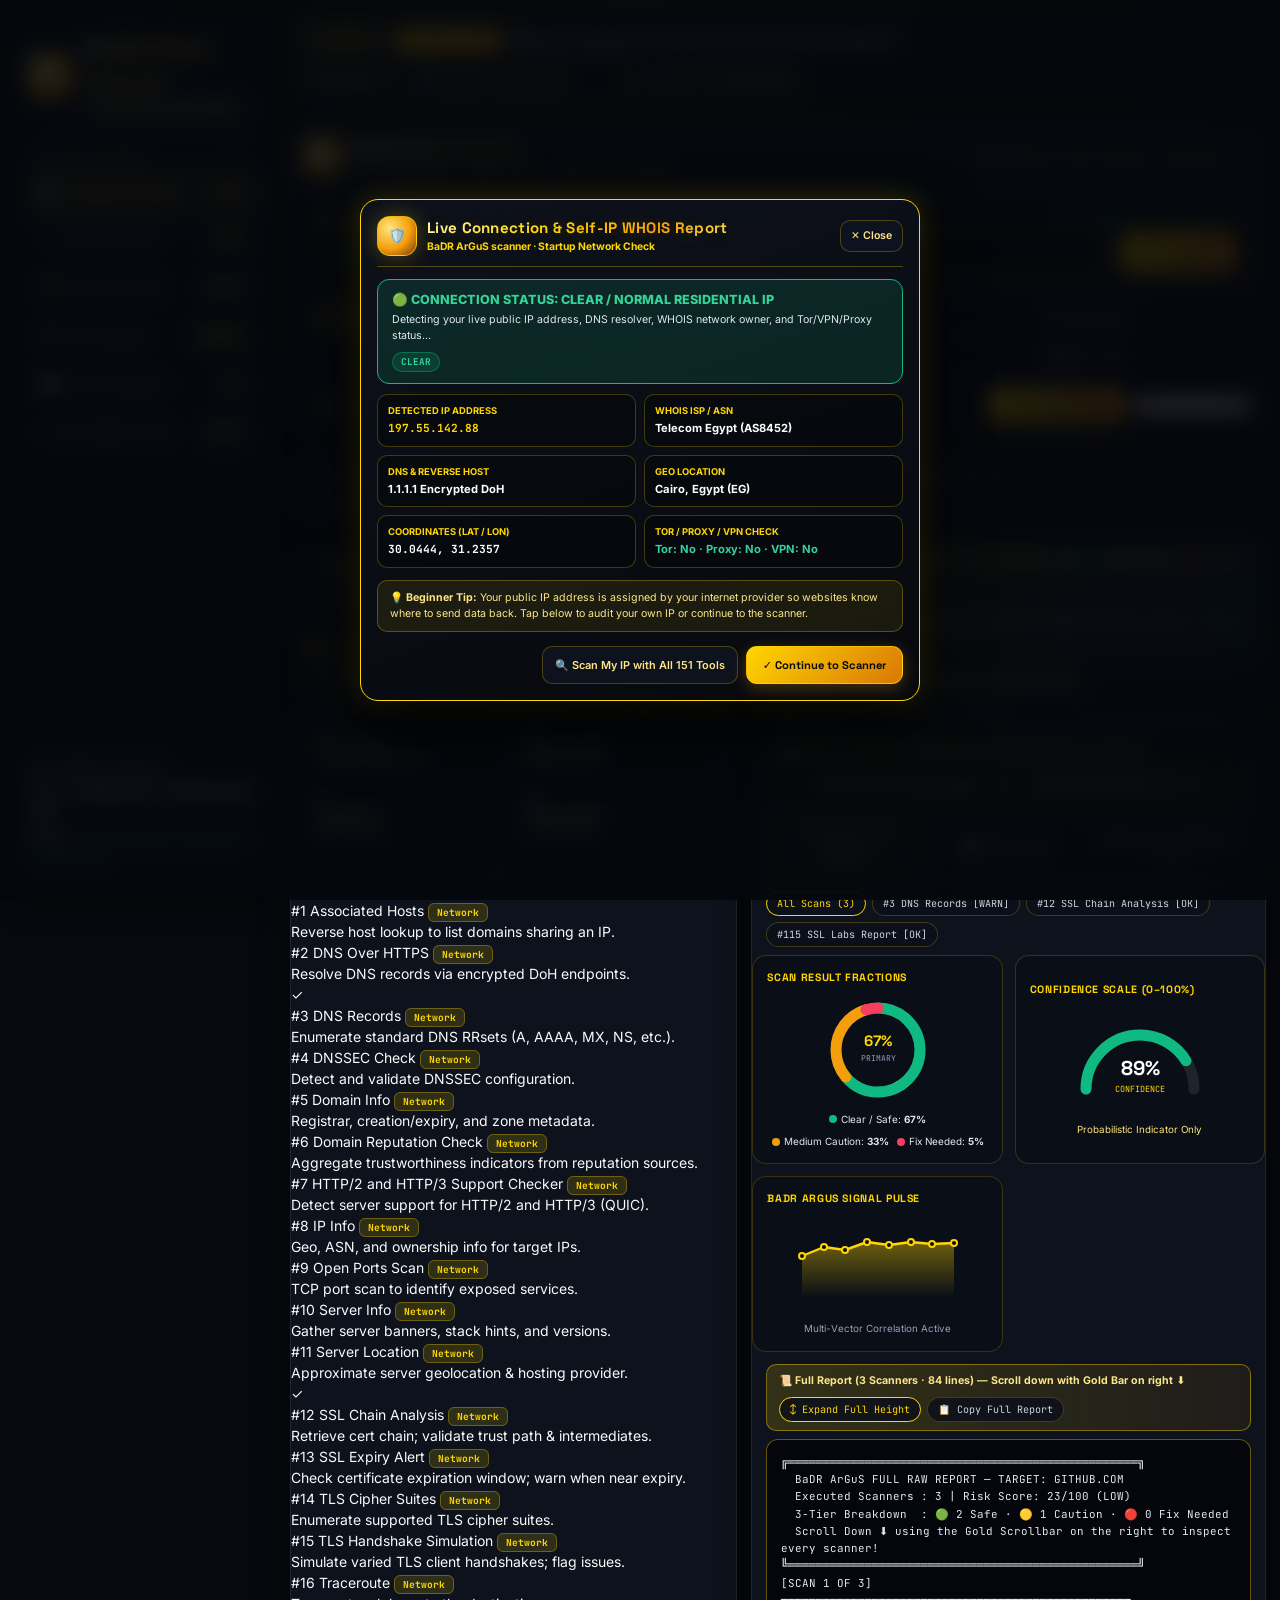
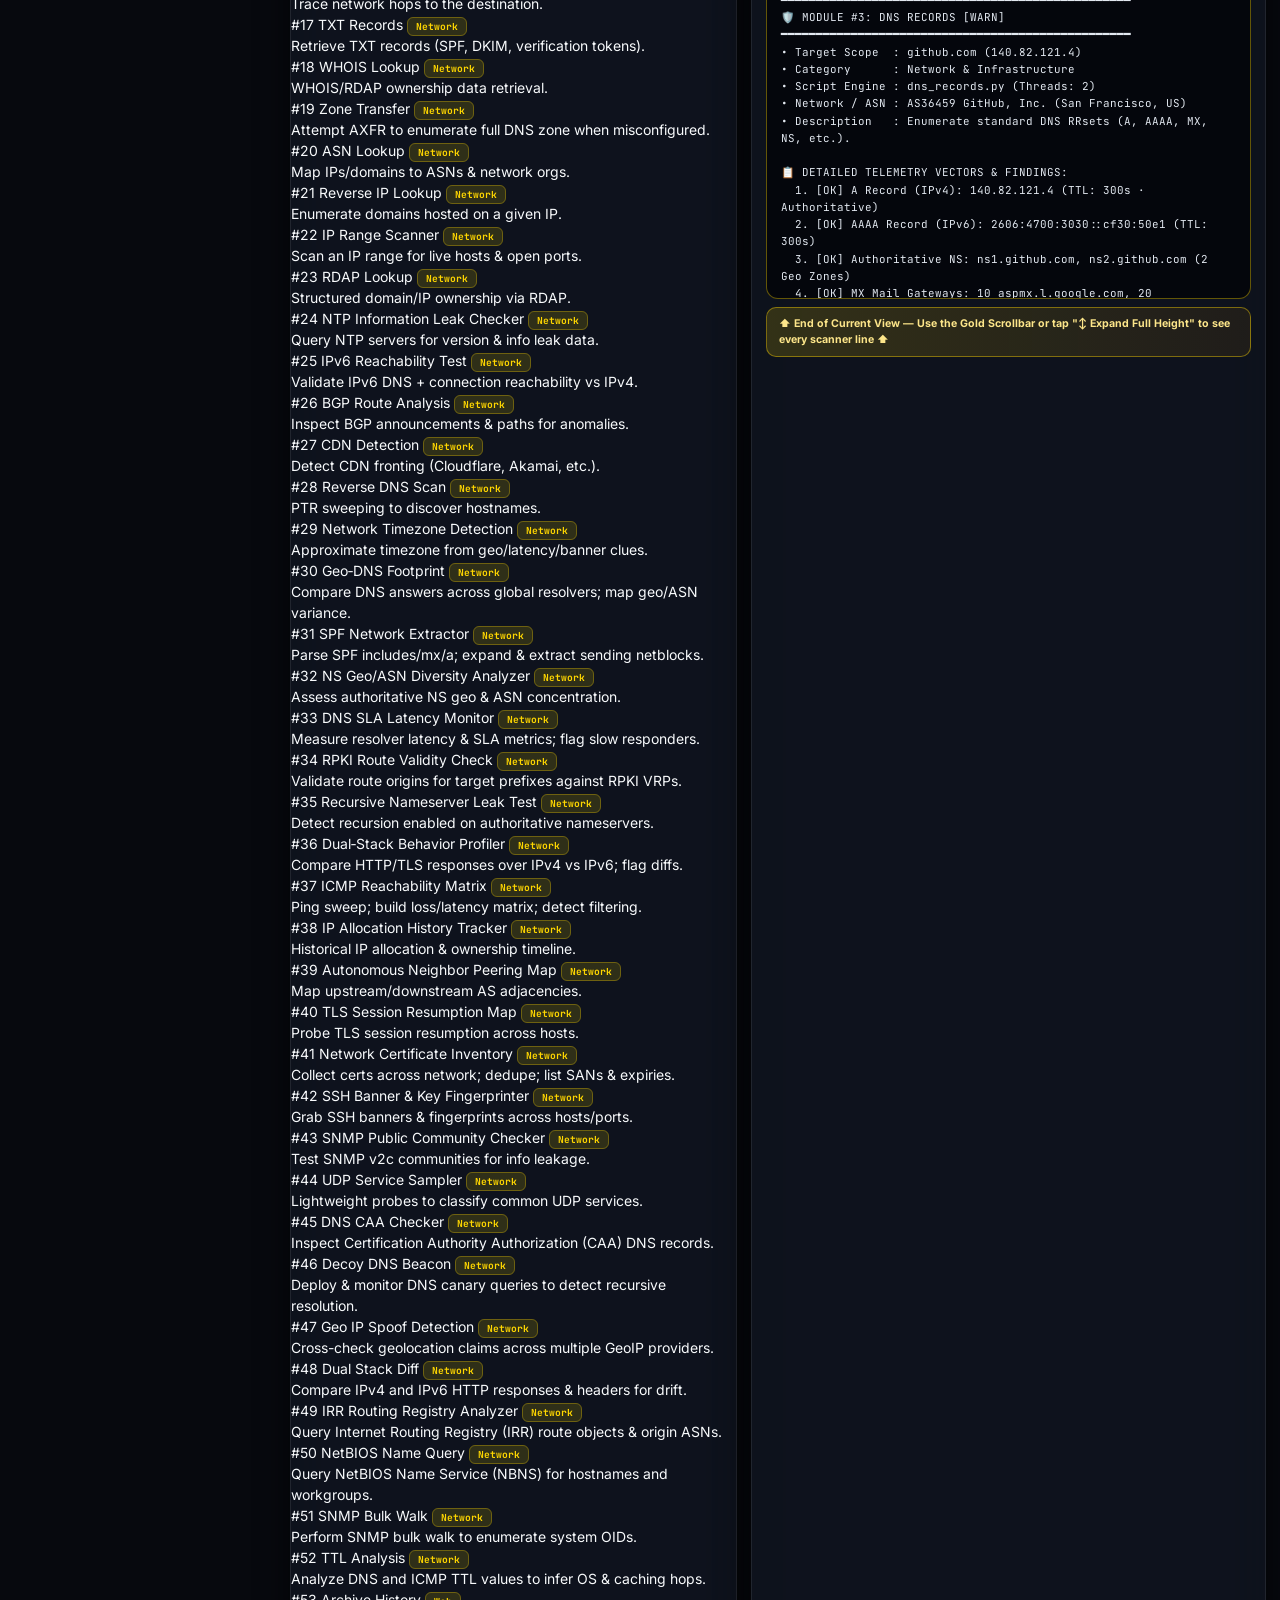
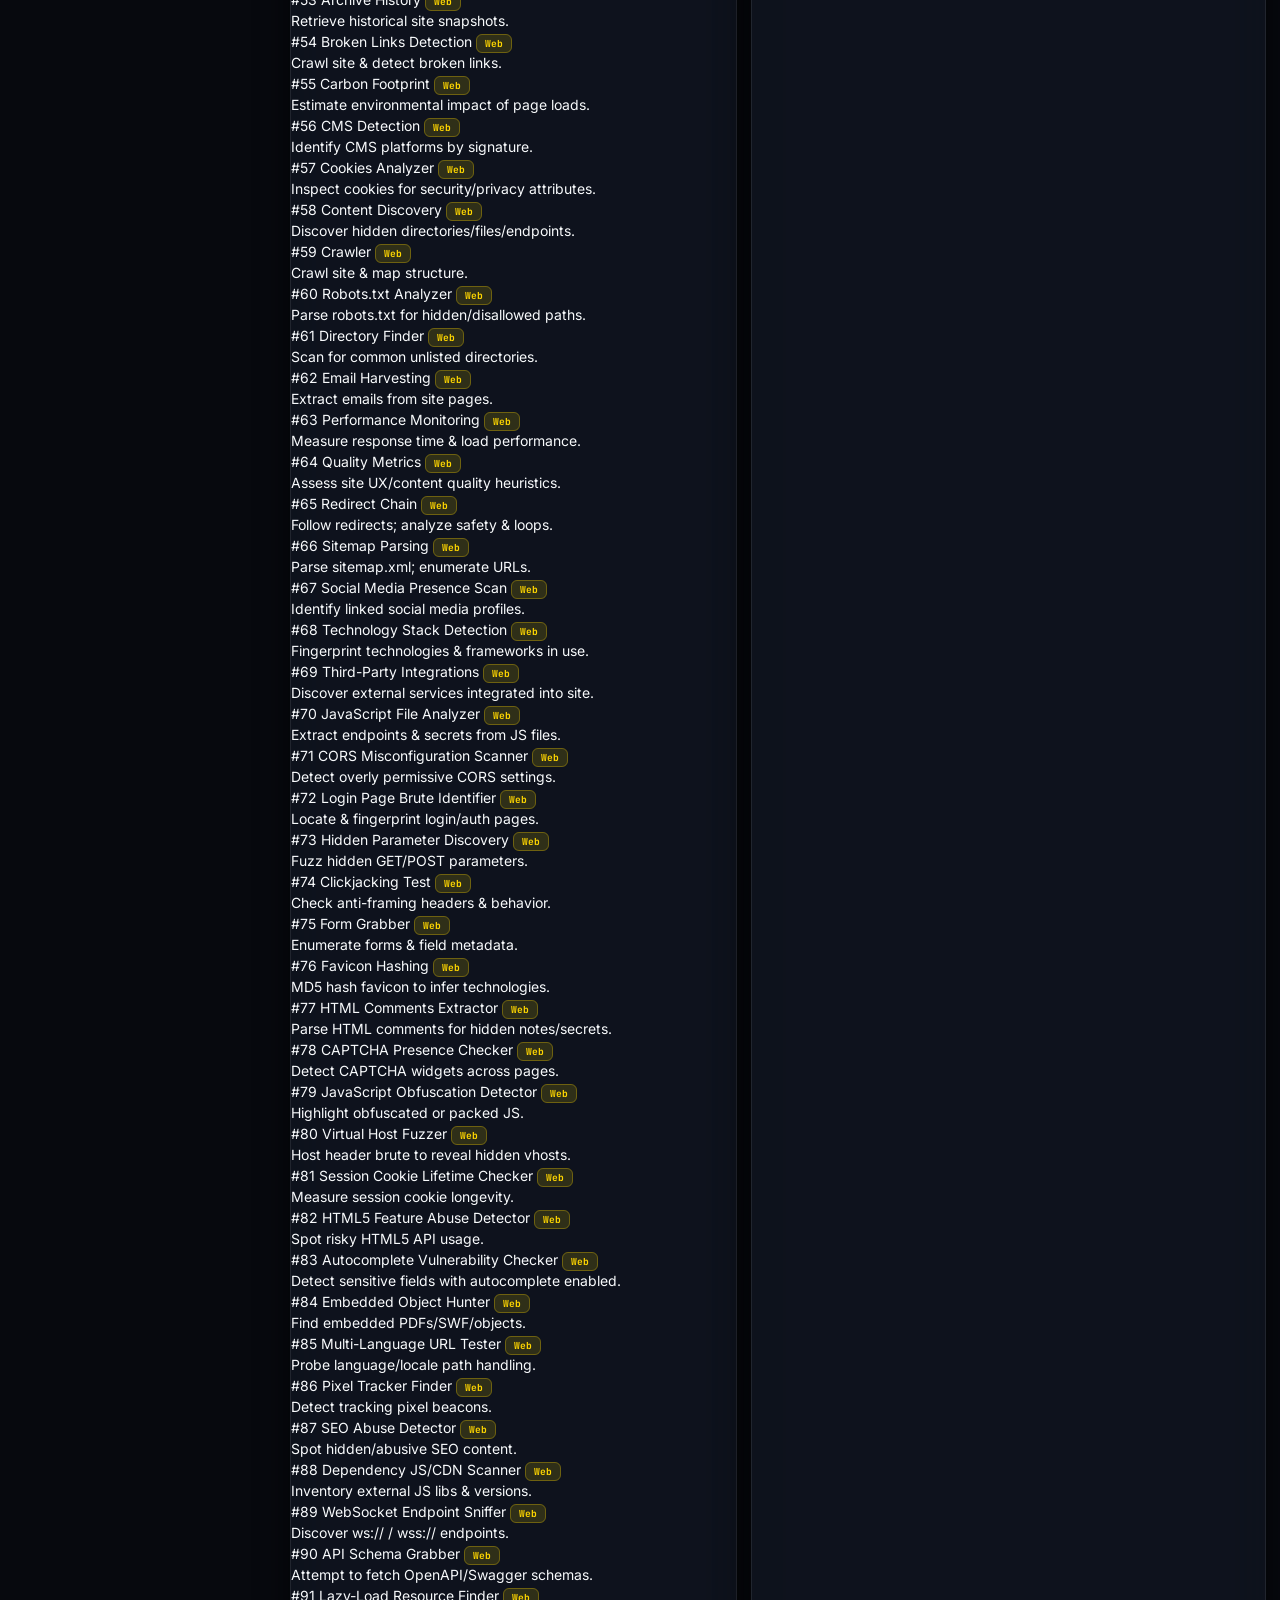
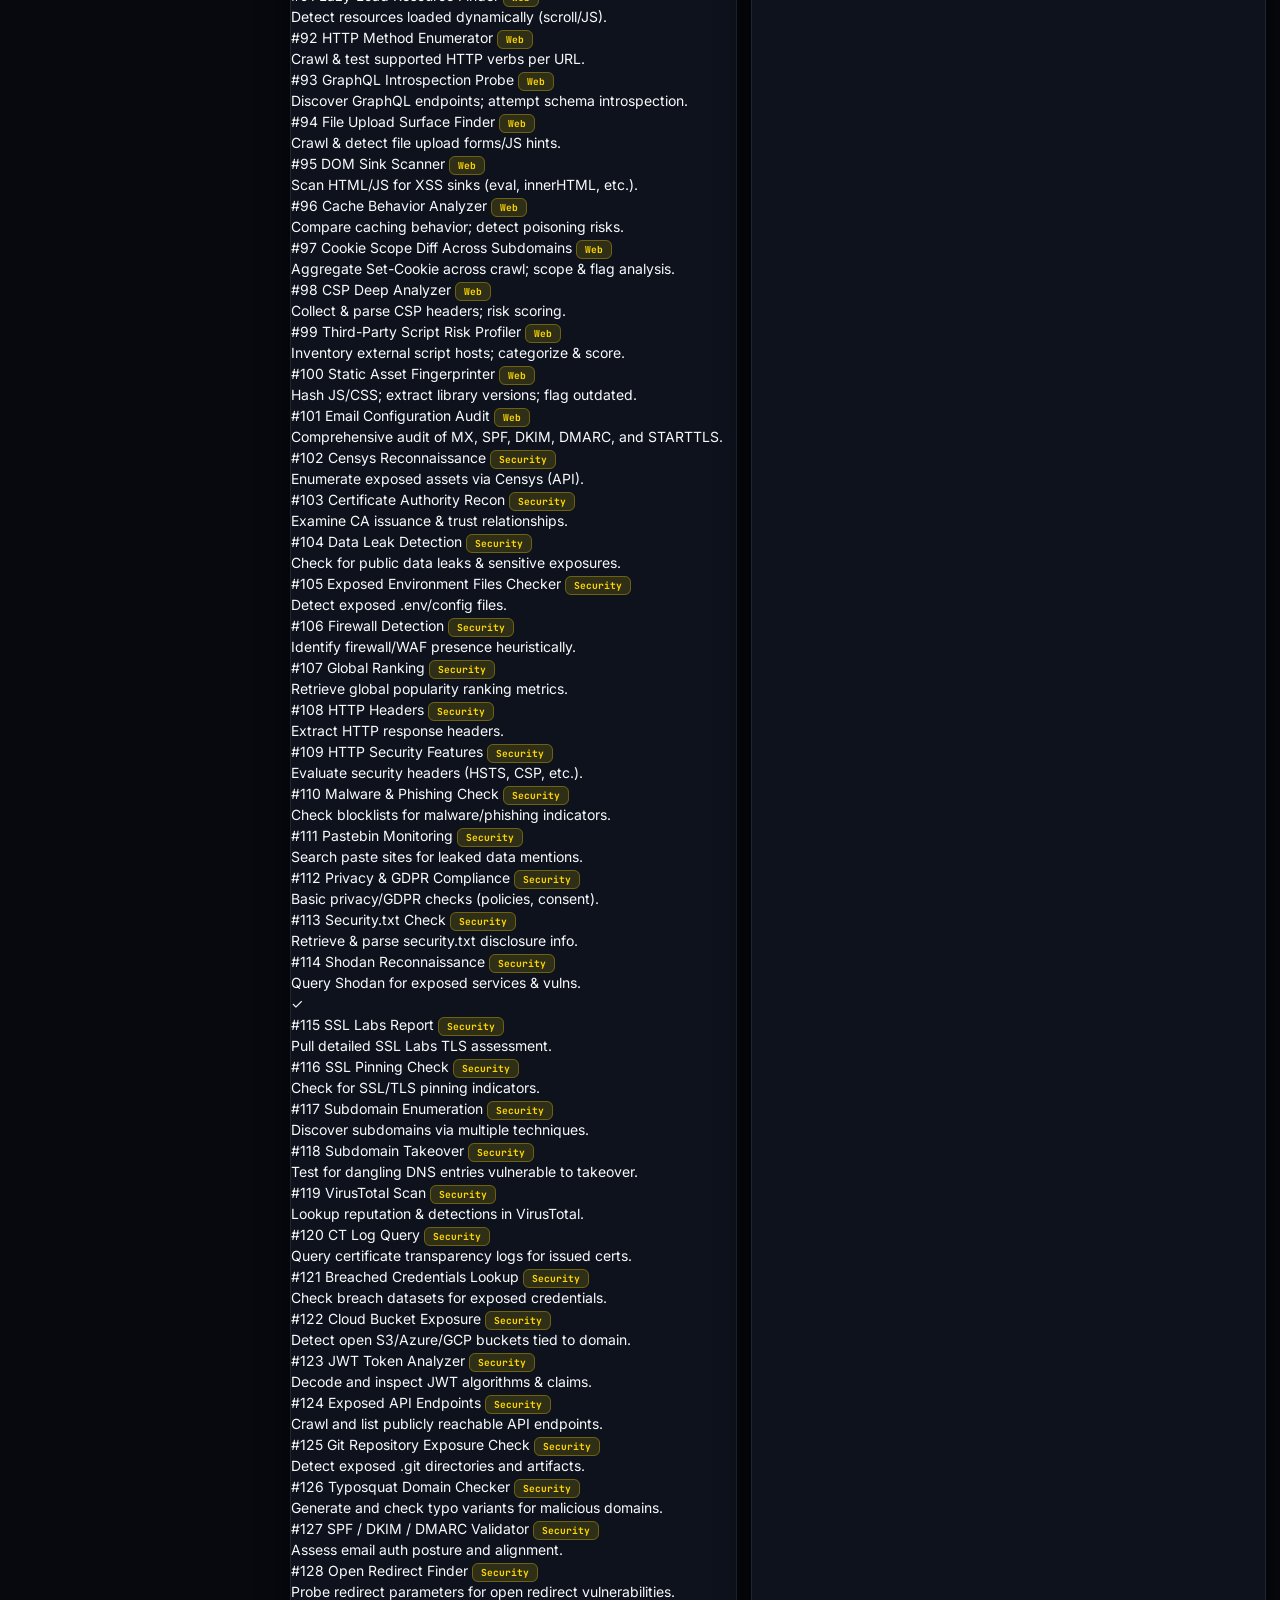
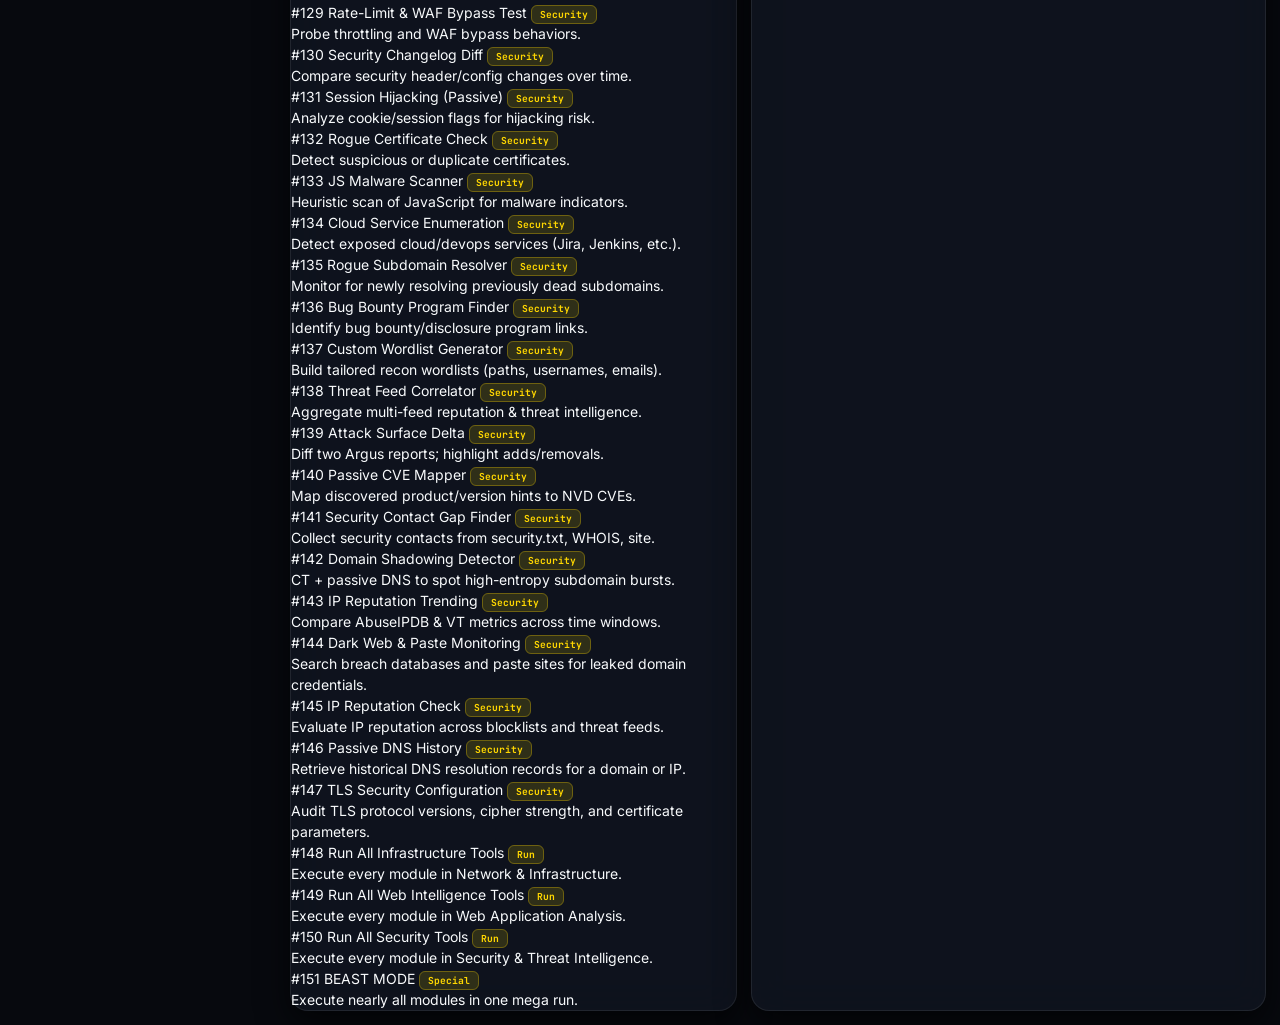
==== commit d4f8feb8: "feat(v5.3): exact 1st-version Black & Gold theme/font, dropdown pickers, Raw Report first + visible " ====
--- a/web/index.html
+++ b/web/index.html
@@ -2,54 +2,60 @@
 <html lang="en">
 <head>
   <meta charset="UTF-8" />
-  <meta name="viewport" content="width=device-width, initial-scale=1.0, maximum-scale=1.0, user-scalable=no, viewport-fit=cover" />
-  <meta name="theme-color" content="#06080e" />
-  <meta name="mobile-web-app-capable" content="yes" />
-  <meta name="apple-mobile-web-app-capable" content="yes" />
-  <meta name="apple-mobile-web-app-status-bar-style" content="black-translucent" />
-  <title>BaDR ArGuS scanner — aragos Android BaDR version</title>
+  <meta name="viewport" content="width=device-width, initial-scale=1.0, maximum-scale=5.0" />
+  <title>BaDR ArGuS scanner — 151 Cybersecurity &amp; OSINT Suite</title>
+  <meta name="description" content="BaDR ArGuS scanner: 151 Recon, Network, Web &amp; Threat Intelligence Modules with Thinking AI Reasoning and Cloud API Vault." />
   <link rel="preconnect" href="https://fonts.googleapis.com" />
   <link rel="preconnect" href="https://fonts.gstatic.com" crossorigin />
-  <link href="https://fonts.googleapis.com/css2?family=Inter:wght@400;500;600;700;800&family=JetBrains+Mono:wght@400;600;700&family=Space+Grotesk:wght@600;700;800&display=swap" rel="stylesheet" />
+  <link href="https://fonts.googleapis.com/css2?family=Inter:wght@400;500;600;700;800&family=JetBrains+Mono:wght@400;500;600;700&family=Space+Grotesk:wght@600;700;800&display=swap" rel="stylesheet" />
   <link rel="stylesheet" href="/static/css/aragos.css" />
-  <style id="aragos-core-styles">
+  <style id="badr-embedded-v53-css">
+/* ==========================================================================
+   BaDR ArGuS scanner — OPPO F9 Edition (4GB RAM / 64GB ROM Optimized)
+   Kotlin Material 3 Dark Theme + Luxury Gold Title & Glassmorphism UI
+   Zero 3D/2D Map Overhead · 151 Standalone Scan Tools · Cloud API Key Vault
+   ========================================================================== */
+
 :root {
-  /* 1st Design Original Pure Obsidian Black & Shiny Metallic Gold Palette */
-  --bg-deep: #050608;
-  --bg-obsidian: #050608;
-  --glass-bg: rgba(10, 12, 18, 0.92);
-  --glass-bg-elevated: rgba(15, 18, 26, 0.96);
-  --glass-bg-hover: rgba(22, 26, 38, 0.98);
-  --glass-border: rgba(255, 215, 0, 0.26);
-  --glass-border-bright: rgba(255, 215, 0, 0.62);
-  --glass-highlight: inset 0 1px 0 0 rgba(255, 215, 0, 0.18);
-  --glass-shadow: 0 14px 36px rgba(0, 0, 0, 0.85);
-
-  --gold: #ffd700;
-  --gold-bright: #ffe55c;
-  --gold-soft: rgba(255, 215, 0, 0.14);
-  --amber: #f59e0b;
-  --amber-soft: rgba(245, 158, 11, 0.16);
-  --cyan: #ffd700;
-  --cyan-soft: rgba(255, 215, 0, 0.14);
-  --violet: #d97706;
-  --violet-soft: rgba(217, 119, 6, 0.16);
+  /* Regular Obsidian Dark Theme Background Palette */
+  --bg-obsidian: #07090e;
+  --bg-surface: #0d111a;
+  --bg-card: rgba(16, 21, 32, 0.82);
+  --bg-card-elevated: rgba(22, 28, 42, 0.90);
+  --bg-input: rgba(9, 12, 20, 0.92);
+
+  /* Luxury Gold Accent Palette (BaDR ArGuS scanner Signature) */
+  --gold-bright: #ffd700;
+  --gold-light: #ffe57f;
+  --gold-primary: #f59e0b;
+  --gold-deep: #d97706;
+  --gold-glow: rgba(255, 215, 0, 0.24);
+  --gold-border: rgba(255, 215, 0, 0.34);
+
+  /* Status & Secondary Accents */
+  --cyan: #f59e0b;
   --emerald: #10b981;
-  --emerald-soft: rgba(16, 185, 129, 0.16);
-  --rose: #ef4444;
-  --rose-soft: rgba(239, 68, 68, 0.18);
-
+  --amber: #fbbf24;
+  --rose: #f43f5e;
+  --violet: #a855f7;
+
+  /* Typography Colors */
   --text-primary: #f8fafc;
-  --text-secondary: #d4d8e2;
-  --text-muted: #94a3b8;
-
-  /* Clean Standard Typography (No Comic Font) */
-  --font-display: 'Space Grotesk', 'Inter', -apple-system, BlinkMacSystemFont, 'Segoe UI', Roboto, sans-serif;
-  --font-sans: 'Inter', -apple-system, BlinkMacSystemFont, 'Segoe UI', Roboto, sans-serif;
-  --font-mono: 'JetBrains Mono', 'Fira Code', ui-monospace, monospace;
-}
-
-*, *::before, *::after {
+  --text-secondary: #94a3b8;
+  --text-muted: #64748b;
+
+  /* Glassmorphism Borders & Shadows */
+  --glass-border: rgba(255, 215, 0, 0.16);
+  --glass-border-subtle: rgba(255, 255, 255, 0.08);
+  --shadow-glass: 0 12px 32px rgba(0, 0, 0, 0.65);
+
+  /* Fonts */
+  --font-display: 'Space Grotesk', system-ui, -apple-system, sans-serif;
+  --font-sans: 'Inter', system-ui, -apple-system, sans-serif;
+  --font-mono: 'JetBrains Mono', monospace;
+}
+
+* {
   box-sizing: border-box;
   margin: 0;
   padding: 0;
@@ -58,1095 +64,1309 @@
 
 html, body {
   width: 100%;
-  max-width: 100vw;
   min-height: 100vh;
-  margin: 0;
-  padding: 0;
-  background-color: #050608;
+  background-color: var(--bg-obsidian);
+  /* Regular Dark Theme Background with subtle radial gold ambient light (0 GPU/RAM map overhead) */
   background-image:
-    radial-gradient(circle at 18% 12%, rgba(255, 215, 0, 0.10), transparent 40%),
-    radial-gradient(circle at 82% 20%, rgba(245, 158, 11, 0.08), transparent 45%),
-    linear-gradient(180deg, #040507 0%, #090b10 55%, #040507 100%);
+    radial-gradient(circle at 50% 0%, rgba(255, 215, 0, 0.10) 0%, transparent 55%),
+    radial-gradient(circle at 90% 90%, rgba(217, 119, 6, 0.06) 0%, transparent 45%),
+    linear-gradient(180deg, #07090e 0%, #0b0f19 50%, #07090e 100%);
   background-attachment: fixed;
   color: var(--text-primary);
   font-family: var(--font-sans);
   font-size: 14px;
-  line-height: 1.48;
+  line-height: 1.5;
   overflow-x: hidden;
-  overflow-y: auto;
-  -webkit-font-smoothing: antialiased;
-}
-
-/* Global Dark & Gold Reset for All Buttons, Inputs & Selects (Never White!) */
-button, input, select, textarea {
-  font-family: var(--font-sans);
-  color: var(--text-primary);
-  background-color: #0b0e15;
-  border: 1px solid rgba(255, 215, 0, 0.32);
-  border-radius: 10px;
-  max-width: 100%;
-}
-
-button {
-  cursor: pointer;
-}
-
-h1, h2, h3, h4,
-.brand-title,
-.gold-app-title,
-.section-title,
-.sev-badge,
-.gold-subtitle-badge,
-.swipe-dot-pill,
-.swipe-arrow-btn,
-.report-subtab-btn,
-.btn-primary-glow,
-.btn-beast,
-.btn-omni-151,
-.btn-secondary-glass,
-.mobile-nav-item,
-.mobile-tab-btn {
-  font-family: var(--font-display);
-}
-
-/* Core Black & Shiny Gold Glass Panels */
-.glass-panel {
-  width: 100%;
-  max-width: 100%;
-  min-width: 0;
-  background: var(--glass-bg);
-  backdrop-filter: blur(18px);
-  -webkit-backdrop-filter: blur(18px);
-  border: 1px solid var(--glass-border);
-  box-shadow: var(--glass-shadow), var(--glass-highlight);
-  border-radius: 16px;
-  overflow: hidden;
-}
-
-.glass-panel-elevated {
-  width: 100%;
-  max-width: 100%;
-  min-width: 0;
-  background: var(--glass-bg-elevated);
-  backdrop-filter: blur(20px);
-  -webkit-backdrop-filter: blur(20px);
-  border: 1px solid rgba(255, 215, 0, 0.38);
-  box-shadow: var(--glass-shadow), var(--glass-highlight);
-  border-radius: 14px;
-}
-
-/* Shiny Metallic Gold Title */
+}
+
+/* Hide any legacy map canvas completely */
+#aragos-webgl-canvas,
+.bg-vignette {
+  display: none !important;
+}
+
+/* Gold Metallic Title Effect for "BaDR ArGuS scanner" */
 .gold-app-title {
   font-family: var(--font-display);
   font-weight: 800;
-  letter-spacing: 0.4px;
-  background: linear-gradient(95deg, #fff6b7 0%, #ffd700 45%, #f59e0b 80%, #fff1a8 100%);
+  letter-spacing: 0.02em;
+  background: linear-gradient(135deg, #fff3b0 0%, #ffd700 40%, #f59e0b 75%, #fde047 100%);
   -webkit-background-clip: text;
   -webkit-text-fill-color: transparent;
-  filter: drop-shadow(0 2px 8px rgba(255, 215, 0, 0.25));
-  word-break: break-word;
+  text-shadow: 0 2px 18px rgba(255, 215, 0, 0.22);
 }
 
 .gold-subtitle-badge {
   display: inline-flex;
   align-items: center;
-  gap: 5px;
-  padding: 3px 10px;
+  gap: 6px;
+  padding: 2px 9px;
   border-radius: 999px;
-  background: linear-gradient(135deg, rgba(255, 215, 0, 0.18), rgba(245, 158, 11, 0.12));
-  border: 1px solid rgba(255, 215, 0, 0.55);
-  color: #ffd700;
-  font-size: 0.72rem;
+  font-family: var(--font-mono);
+  font-size: 0.67rem;
   font-weight: 700;
-  letter-spacing: 0.3px;
-  text-decoration: none;
-  box-shadow: 0 0 12px rgba(255, 215, 0, 0.16);
-}
-
-/* App Shell Layout — Desktop 2-col, Mobile 100% Full-Width Block (Zero Left Gap!) */
+  color: #fde68a;
+  background: rgba(245, 158, 11, 0.15);
+  border: 1px solid rgba(255, 215, 0, 0.35);
+}
+
+/* App Shell Layout (OPPO F9 Mobile-First + Desktop Responsive) */
 .app-shell {
-  position: relative;
-  z-index: 2;
   display: grid;
-  grid-template-columns: 245px minmax(0, 1fr);
-  gap: 14px;
-  width: 100%;
-  max-width: 1440px;
+  grid-template-columns: 260px 1fr;
+  min-height: 100vh;
+  max-width: 1600px;
   margin: 0 auto;
-  min-height: 100vh;
-  padding: 12px 12px 92px;
-}
-
+  gap: 16px;
+  padding: 14px;
+}
+
+/* Glassmorphism Containers */
+.glass-panel {
+  background: var(--bg-card);
+  backdrop-filter: blur(18px) saturate(150%);
+  -webkit-backdrop-filter: blur(18px) saturate(150%);
+  border: 1px solid var(--glass-border-subtle);
+  border-radius: 18px;
+  box-shadow: var(--shadow-glass);
+}
+
+.glass-panel-elevated {
+  background: var(--bg-card-elevated);
+  backdrop-filter: blur(16px);
+  -webkit-backdrop-filter: blur(16px);
+  border: 1px solid rgba(255, 215, 0, 0.18);
+  border-radius: 16px;
+  box-shadow: 0 8px 24px rgba(0, 0, 0, 0.45);
+}
+
+/* Sidebar (Desktop) */
 .sidebar {
   display: flex;
   flex-direction: column;
   justify-content: space-between;
-  padding: 16px 12px;
-  height: calc(100vh - 24px);
+  padding: 18px 14px;
+  height: calc(100vh - 28px);
   position: sticky;
-  top: 12px;
-  overflow-y: auto;
+  top: 14px;
+  border-color: rgba(255, 215, 0, 0.22);
 }
 
 .brand-header {
   display: flex;
   align-items: center;
+  gap: 12px;
+  padding-bottom: 16px;
+  border-bottom: 1px solid rgba(255, 215, 0, 0.16);
+}
+
+.brand-orb {
+  width: 44px;
+  height: 44px;
+  border-radius: 13px;
+  background: radial-gradient(circle at 30% 30%, #ffe57f, #f59e0b 55%, #78350f 100%);
+  border: 1px solid rgba(255, 215, 0, 0.65);
+  box-shadow: 0 0 20px rgba(255, 215, 0, 0.28);
+  display: flex;
+  align-items: center;
+  justify-content: center;
+  font-family: var(--font-display);
+  font-weight: 800;
+  font-size: 1.05rem;
+  color: #07090e;
+  flex-shrink: 0;
+}
+
+.nav-section-label {
+  font-family: var(--font-mono);
+  font-size: 0.66rem;
+  text-transform: uppercase;
+  letter-spacing: 0.1em;
+  color: #fbbf24;
+  margin: 14px 8px 6px;
+}
+
+.nav-list {
+  display: flex;
+  flex-direction: column;
+  gap: 5px;
+}
+
+.nav-btn {
+  display: flex;
+  align-items: center;
+  justify-content: space-between;
+  width: 100%;
+  padding: 11px 12px;
+  border-radius: 12px;
+  border: 1px solid transparent;
+  background: transparent;
+  color: var(--text-secondary);
+  font-family: var(--font-sans);
+  font-size: 0.85rem;
+  font-weight: 600;
+  cursor: pointer;
+  transition: all 0.18s ease;
+}
+
+.nav-btn:hover {
+  color: #fff;
+  background: rgba(255, 215, 0, 0.07);
+}
+
+.nav-btn.active {
+  color: #ffd700;
+  background: linear-gradient(135deg, rgba(255, 215, 0, 0.16), rgba(217, 119, 6, 0.08));
+  border-color: rgba(255, 215, 0, 0.38);
+  box-shadow: 0 4px 15px rgba(255, 215, 0, 0.12);
+}
+
+.nav-btn-left {
+  display: flex;
+  align-items: center;
   gap: 10px;
-  padding: 4px 6px 12px;
-  border-bottom: 1px solid rgba(255, 215, 0, 0.18);
-}
-
-.brand-orb {
-  width: 38px;
-  height: 38px;
-  border-radius: 11px;
-  background: linear-gradient(135deg, rgba(255, 215, 0, 0.22), rgba(15, 18, 26, 0.95));
-  border: 1.5px solid #ffd700;
-  box-shadow: 0 0 16px rgba(255, 215, 0, 0.25);
-  display: flex;
-  align-items: center;
-  justify-content: center;
-  flex-shrink: 0;
-}
-
-.nav-section-label {
+}
+
+.nav-badge {
+  padding: 2px 8px;
+  border-radius: 999px;
+  font-family: var(--font-mono);
   font-size: 0.68rem;
   font-weight: 700;
-  text-transform: uppercase;
-  letter-spacing: 1.1px;
+  background: rgba(255, 215, 0, 0.16);
   color: #ffd700;
-  margin: 12px 6px 6px;
-}
-
-.nav-list {
+  border: 1px solid rgba(255, 215, 0, 0.32);
+}
+
+/* Main Workspace */
+.main-workspace {
   display: flex;
   flex-direction: column;
-  gap: 5px;
-  list-style: none;
-}
-
-.nav-btn {
-  width: 100%;
-  display: flex;
-  align-items: center;
-  justify-content: space-between;
-  padding: 9px 11px;
-  border-radius: 10px;
-  border: 1px solid rgba(255, 255, 255, 0.06);
-  background: rgba(255, 255, 255, 0.02);
-  color: var(--text-secondary);
-  font-size: 0.84rem;
-  font-weight: 600;
-  text-align: left;
-  transition: all 0.18s ease;
-}
-
-.nav-btn-left {
-  display: flex;
-  align-items: center;
-  gap: 9px;
-}
-
-.nav-btn:hover,
-.nav-btn.active {
-  background: linear-gradient(90deg, rgba(255, 215, 0, 0.20), rgba(245, 158, 11, 0.08));
-  color: #ffd700;
-  border-color: rgba(255, 215, 0, 0.65);
-  box-shadow: 0 4px 16px rgba(255, 215, 0, 0.14);
-}
-
-.nav-badge {
-  font-family: var(--font-mono);
-  font-size: 0.66rem;
-  font-weight: 700;
-  padding: 2px 7px;
-  border-radius: 999px;
-  background: rgba(255, 215, 0, 0.15);
-  color: #ffd700;
-  border: 1px solid rgba(255, 215, 0, 0.45);
-}
-
-/* Main Workspace Container (Both class names supported) */
-.main-workspace,
-.workspace-main {
+  gap: 14px;
+  min-width: 0;
+}
+
+/* Top Gold Header Banner & Target Bar */
+.top-hud-bar {
+  padding: 16px 18px;
+  border: 1px solid rgba(255, 215, 0, 0.28);
+  background: linear-gradient(180deg, rgba(20, 25, 38, 0.94) 0%, rgba(12, 16, 26, 0.92) 100%);
   display: flex;
   flex-direction: column;
   gap: 12px;
-  width: 100%;
-  max-width: 100%;
-  min-width: 0;
-  overflow-x: hidden;
-}
-
-.top-hud-bar {
-  padding: 12px;
-  display: flex;
-  flex-direction: column;
+}
+
+.badr-hero-header {
+  display: flex;
+  align-items: center;
+  justify-content: space-between;
+  flex-wrap: wrap;
   gap: 10px;
-  border-color: rgba(255, 215, 0, 0.42);
-}
-
-.top-repo-ribbon,
-.top-repo-banner {
+  padding-bottom: 10px;
+  border-bottom: 1px solid rgba(255, 215, 0, 0.16);
+}
+
+.badr-hero-title-wrap {
+  display: flex;
+  align-items: center;
+  gap: 12px;
+}
+
+.badr-hero-title {
+  font-size: 1.48rem;
+  line-height: 1.15;
+}
+
+.apk-install-banner {
   display: flex;
   align-items: center;
   justify-content: space-between;
+  flex-wrap: wrap;
   gap: 10px;
-  padding: 8px 10px;
+  padding: 11px 14px;
+  border-radius: 14px;
+  background: linear-gradient(135deg, rgba(255, 215, 0, 0.15), rgba(16, 185, 129, 0.10));
+  border: 1px solid rgba(255, 215, 0, 0.42);
+}
+
+.btn-gold-apk {
+  display: inline-flex;
+  align-items: center;
+  gap: 8px;
+  padding: 10px 16px;
   border-radius: 12px;
-  background: linear-gradient(90deg, rgba(255, 215, 0, 0.10), rgba(10, 12, 18, 0.95));
-  border: 1px solid rgba(255, 215, 0, 0.38);
+  background: linear-gradient(135deg, #ffd700 0%, #f59e0b 100%);
+  color: #07090e;
+  font-family: var(--font-display);
+  font-weight: 800;
+  font-size: 0.84rem;
   text-decoration: none;
-  color: var(--text-primary);
+  border: 1px solid #fef08a;
+  box-shadow: 0 4px 18px rgba(255, 215, 0, 0.32);
+  cursor: pointer;
+  transition: transform 0.15s ease, box-shadow 0.15s ease;
+}
+
+.btn-gold-apk:hover {
+  transform: translateY(-1px);
+  box-shadow: 0 6px 24px rgba(255, 215, 0, 0.46);
+}
+
+/* Search Mode Pills (Domain, IP, Username, Person Name, Email, Extel Date Search) */
+.osint-mode-bar {
+  display: flex;
+  gap: 6px;
+  overflow-x: auto;
+  padding-bottom: 2px;
+  scrollbar-width: none;
+}
+.osint-mode-bar::-webkit-scrollbar {
+  display: none;
+}
+
+.osint-mode-btn {
+  padding: 7px 12px;
+  border-radius: 10px;
+  font-family: var(--font-display);
+  font-size: 0.76rem;
+  font-weight: 700;
+  white-space: nowrap;
+  background: rgba(10, 14, 24, 0.85);
+  color: var(--text-secondary);
+  border: 1px solid rgba(255, 255, 255, 0.10);
+  cursor: pointer;
+  display: inline-flex;
+  align-items: center;
+  gap: 6px;
+  transition: all 0.18s ease;
+}
+
+.osint-mode-btn.active {
+  background: linear-gradient(135deg, rgba(255, 215, 0, 0.22), rgba(245, 158, 11, 0.14));
+  color: #ffd700;
+  border-color: rgba(255, 215, 0, 0.55);
+  box-shadow: 0 0 14px rgba(255, 215, 0, 0.18);
+}
+
+/* Extel Date Row */
+.extel-date-row {
+  display: none;
+  align-items: center;
+  gap: 8px;
   flex-wrap: wrap;
-}
-
-/* Swipe Pager Bar */
-.swipe-pager-bar {
-  display: flex;
-  align-items: center;
-  justify-content: space-between;
+  padding: 10px 12px;
+  border-radius: 12px;
+  background: rgba(10, 14, 24, 0.90);
+  border: 1px solid rgba(255, 215, 0, 0.32);
+}
+.extel-date-row.visible {
+  display: flex;
+}
+
+.extel-date-input {
+  background: rgba(5, 8, 15, 0.92);
+  color: #fff;
+  border: 1px solid rgba(255, 215, 0, 0.30);
+  border-radius: 8px;
+  padding: 6px 10px;
+  font-family: var(--font-mono);
+  font-size: 0.76rem;
+}
+
+/* Target Input Bar */
+.target-input-group {
+  display: flex;
+  align-items: center;
+  gap: 8px;
+  background: var(--bg-input);
+  border: 1px solid rgba(255, 215, 0, 0.32);
+  border-radius: 14px;
+  padding: 6px 10px;
+  flex: 1;
+}
+
+.target-prefix {
+  font-family: var(--font-mono);
+  font-size: 0.74rem;
+  font-weight: 700;
+  color: #ffd700;
+  padding-left: 4px;
+  white-space: nowrap;
+}
+
+.target-input {
+  flex: 1;
+  background: transparent;
+  border: none;
+  outline: none;
+  color: #ffffff;
+  font-family: var(--font-mono);
+  font-size: 0.88rem;
+  min-width: 120px;
+}
+
+/* Buttons & Chips */
+.btn-primary-glow {
+  display: inline-flex;
+  align-items: center;
+  gap: 7px;
+  padding: 9px 16px;
+  border-radius: 11px;
+  border: 1px solid rgba(255, 215, 0, 0.65);
+  background: linear-gradient(135deg, #ffd700 0%, #d97706 100%);
+  color: #07090e;
+  font-family: var(--font-display);
+  font-size: 0.82rem;
+  font-weight: 800;
+  cursor: pointer;
+  box-shadow: 0 4px 16px rgba(245, 158, 11, 0.28);
+  transition: all 0.16s ease;
+}
+
+.btn-primary-glow:hover:not(:disabled) {
+  transform: translateY(-1px);
+  box-shadow: 0 6px 20px rgba(255, 215, 0, 0.42);
+}
+
+.btn-primary-glow:disabled {
+  opacity: 0.65;
+  cursor: wait;
+}
+
+.btn-secondary-glass {
+  display: inline-flex;
+  align-items: center;
   gap: 6px;
-  padding: 6px 8px;
-  border-radius: 12px;
-  background: rgba(5, 6, 8, 0.92);
-  border: 1px solid rgba(255, 215, 0, 0.24);
-  width: 100%;
-  max-width: 100%;
-  overflow-x: auto;
-}
-
-.swipe-dots {
-  display: flex;
-  align-items: center;
-  gap: 5px;
-  flex-wrap: nowrap;
-  overflow-x: auto;
-  min-width: 0;
-  scrollbar-width: none;
-}
-.swipe-dots::-webkit-scrollbar {
-  display: none;
-}
-
-.swipe-dot-pill {
+  padding: 7px 12px;
+  border-radius: 10px;
+  border: 1px solid rgba(255, 215, 0, 0.25);
+  background: rgba(15, 20, 32, 0.85);
+  color: #fde68a;
+  font-family: var(--font-sans);
+  font-size: 0.78rem;
+  font-weight: 600;
+  cursor: pointer;
+  transition: all 0.15s ease;
+}
+
+.btn-secondary-glass:hover {
+  background: rgba(255, 215, 0, 0.14);
+  border-color: rgba(255, 215, 0, 0.48);
+}
+
+.chip-btn {
   padding: 5px 10px;
   border-radius: 999px;
-  font-size: 0.74rem;
-  font-weight: 700;
-  color: var(--text-secondary);
-  background: #0c0f16;
   border: 1px solid rgba(255, 215, 0, 0.22);
-  white-space: nowrap;
-  flex-shrink: 0;
-}
-
-.swipe-dot-pill.active {
-  background: linear-gradient(135deg, #ffd700, #f59e0b);
-  color: #050608;
+  background: rgba(12, 16, 26, 0.85);
+  color: #cbd5e1;
+  font-family: var(--font-mono);
+  font-size: 0.72rem;
+  cursor: pointer;
+}
+
+.chip-btn:hover {
+  color: #ffd700;
   border-color: #ffd700;
-  box-shadow: 0 0 12px rgba(255, 215, 0, 0.45);
-}
-
-.swipe-arrow-btn {
-  padding: 5px 10px;
-  border-radius: 9px;
-  background: rgba(255, 215, 0, 0.12);
-  border: 1px solid rgba(255, 215, 0, 0.45);
-  color: #ffd700;
-  font-size: 0.74rem;
-  font-weight: 700;
-  white-space: nowrap;
-  flex-shrink: 0;
+}
+
+.glass-select {
+  background: rgba(10, 14, 24, 0.92);
+  color: #fde68a;
+  border: 1px solid rgba(255, 215, 0, 0.28);
+  border-radius: 10px;
+  padding: 6px 10px;
+  font-family: var(--font-mono);
+  font-size: 0.75rem;
+  outline: none;
 }
 
 /* View Panes */
 .view-pane {
   display: none;
   flex-direction: column;
+  gap: 14px;
+}
+.view-pane.active {
+  display: flex;
+}
+
+/* Confidence & Non-Guarantee Disclaimer Banner */
+.confidence-disclaimer-banner {
+  display: flex;
+  align-items: center;
+  justify-content: space-between;
   gap: 12px;
-  width: 100%;
-  max-width: 100%;
-  min-width: 0;
-}
-
-.view-pane.active {
-  display: flex;
-}
-
-/* Buttons — Black & Shiny Gold */
-.btn-primary-glow {
-  height: 40px;
-  padding: 0 14px;
-  border-radius: 10px;
-  border: 1px solid #ffd700;
-  background: linear-gradient(135deg, #ffd700 0%, #f59e0b 100%);
-  color: #050608;
-  font-weight: 800;
-  font-size: 0.84rem;
-  display: inline-flex;
+  flex-wrap: wrap;
+  padding: 10px 14px;
+  border-radius: 13px;
+  background: linear-gradient(90deg, rgba(245, 158, 11, 0.14), rgba(16, 185, 129, 0.10));
+  border: 1px solid rgba(255, 215, 0, 0.35);
+  font-size: 0.76rem;
+  color: #fef3c7;
+}
+
+/* SVG Visual Telemetry Board */
+.svg-telemetry-grid {
+  display: grid;
+  grid-template-columns: repeat(auto-fit, minmax(230px, 1fr));
+  gap: 12px;
+}
+
+.svg-gauge-card {
+  padding: 14px;
+  border-radius: 14px;
+  background: rgba(10, 14, 24, 0.86);
+  border: 1px solid rgba(255, 215, 0, 0.18);
+  display: flex;
+  flex-direction: column;
   align-items: center;
   justify-content: center;
-  gap: 6px;
-  box-shadow: 0 4px 16px rgba(255, 215, 0, 0.30);
-}
-
-.btn-beast,
-.btn-omni-151 {
-  width: 100%;
-  min-height: 44px;
-  padding: 8px 12px;
-  border-radius: 12px;
-  border: 1.5px solid #ffd700;
-  background: linear-gradient(135deg, rgba(255, 215, 0, 0.22) 0%, rgba(245, 158, 11, 0.16) 50%, rgba(10, 12, 18, 0.96) 100%);
+  position: relative;
+}
+
+.svg-gauge-title {
+  font-family: var(--font-display);
+  font-size: 0.76rem;
+  font-weight: 700;
   color: #ffd700;
-  font-weight: 800;
-  font-size: 0.85rem;
-  display: flex;
-  align-items: center;
-  justify-content: center;
-  gap: 8px;
-  text-align: center;
-  box-shadow: 0 6px 20px rgba(255, 215, 0, 0.20);
-}
-
-.btn-secondary-glass {
-  height: 36px;
-  padding: 0 12px;
-  border-radius: 10px;
-  border: 1px solid rgba(255, 215, 0, 0.35);
-  background: #0d1018;
-  color: #f8fafc;
-  font-size: 0.78rem;
-  font-weight: 700;
-  display: inline-flex;
-  align-items: center;
-  justify-content: center;
-  gap: 6px;
-}
-
-.btn-secondary-glass:hover,
-.btn-secondary-glass.active {
+  text-transform: uppercase;
+  letter-spacing: 0.06em;
+  margin-bottom: 6px;
+  align-self: flex-start;
+}
+
+/* Unabbreviated Scan Cards Grid (Full Titles & Full Descriptions) */
+.clear-scan-grid {
+  display: grid;
+  grid-template-columns: repeat(auto-fill, minmax(270px, 1fr));
+  gap: 10px;
+  max-height: 440px;
+  overflow-y: auto;
+  padding-right: 4px;
+}
+
+.clear-scan-card {
+  padding: 12px 14px;
+  border-radius: 13px;
+  background: rgba(10, 14, 24, 0.88);
+  border: 1px solid rgba(255, 255, 255, 0.08);
+  display: flex;
+  flex-direction: column;
+  justify-content: space-between;
+  gap: 7px;
+  transition: border-color 0.16s ease, background 0.16s ease;
+  cursor: pointer;
+}
+
+.clear-scan-card:hover {
+  border-color: rgba(255, 215, 0, 0.35);
+}
+
+.clear-scan-card.selected {
   border-color: #ffd700;
-  background: rgba(255, 215, 0, 0.16);
-  color: #ffd700;
-}
-
-/* Search Mode Bar & Buttons (.osint-mode-bar / .osint-mode-btn) */
-.osint-mode-bar {
-  display: grid;
-  grid-template-columns: repeat(auto-fit, minmax(130px, 1fr));
-  gap: 6px;
-  width: 100%;
-}
-
-.osint-mode-btn {
-  padding: 8px 10px;
-  border-radius: 10px;
-  background: #0b0e15;
-  border: 1px solid rgba(255, 215, 0, 0.28);
-  color: var(--text-secondary);
-  font-size: 0.78rem;
-  font-weight: 700;
-  text-align: center;
-  white-space: nowrap;
-  overflow: hidden;
-  text-overflow: ellipsis;
-}
-
-.osint-mode-btn.active {
-  background: linear-gradient(135deg, rgba(255, 215, 0, 0.24), rgba(245, 158, 11, 0.14));
-  border-color: #ffd700;
-  color: #ffd700;
-  box-shadow: 0 0 12px rgba(255, 215, 0, 0.22);
-}
-
-/* Extel Date Row (Hidden unless Keyword + Date mode is selected!) */
-.extel-date-row {
-  display: none;
-  align-items: center;
-  gap: 6px;
-  flex-wrap: wrap;
-  padding: 8px 10px;
-  border-radius: 10px;
-  background: #090b10;
-  border: 1px solid rgba(255, 215, 0, 0.28);
-}
-
-.extel-date-row.visible {
-  display: flex;
-}
-
-.extel-date-input {
-  padding: 5px 8px;
-  border-radius: 8px;
-  background: #0f131d;
-  border: 1px solid rgba(255, 215, 0, 0.38);
-  color: #ffffff;
-  font-size: 0.78rem;
-}
-
-/* Target Input Group (.target-input-group & .target-input-wrapper) */
-.target-input-group,
-.target-input-wrapper {
-  flex: 1 1 210px;
-  min-width: 0;
-  display: flex;
-  align-items: center;
-  background: #080a0f;
-  border: 1.5px solid rgba(255, 215, 0, 0.50);
-  border-radius: 11px;
-  padding: 0 10px;
-  height: 42px;
-}
-
-.target-prefix {
-  font-family: var(--font-mono);
-  font-size: 0.72rem;
-  font-weight: 800;
-  color: #ffd700;
-  margin-right: 8px;
-  padding-right: 8px;
-  border-right: 1px solid rgba(255, 215, 0, 0.25);
-  white-space: nowrap;
-  flex-shrink: 0;
-}
-
-.target-input {
-  flex: 1;
-  min-width: 0;
-  width: 100%;
-  background: transparent;
-  border: none;
-  outline: none;
-  color: #ffffff;
+  background: linear-gradient(135deg, rgba(255, 215, 0, 0.12), rgba(14, 20, 34, 0.92));
+}
+
+.clear-scan-card-title {
+  font-family: var(--font-display);
   font-size: 0.90rem;
   font-weight: 700;
-}
-
-/* Quick Sweep 4-Button Grid (.quick-sweep-grid / .sweep-btn) */
-.quick-sweep-grid {
+  color: #ffffff;
+  line-height: 1.3;
+  white-space: normal;
+}
+
+.clear-scan-card-desc {
+  font-size: 0.76rem;
+  color: #cbd5e1;
+  line-height: 1.42;
+  white-space: normal;
+}
+
+.mod-num-pill {
+  padding: 2px 8px;
+  border-radius: 6px;
+  font-family: var(--font-mono);
+  font-size: 0.69rem;
+  font-weight: 700;
+  color: #ffd700;
+  background: rgba(255, 215, 0, 0.14);
+  border: 1px solid rgba(255, 215, 0, 0.30);
+}
+
+/* Visual Finding Cards */
+.visual-telemetry-cards {
   display: grid;
-  grid-template-columns: repeat(2, minmax(0, 1fr));
-  gap: 8px;
-  width: 100%;
-}
-
-.sweep-btn {
-  padding: 10px 8px;
-  border-radius: 11px;
-  background: linear-gradient(145deg, #0d1018, #080a10);
-  border: 1px solid rgba(255, 215, 0, 0.34);
-  color: #f8fafc;
+  grid-template-columns: repeat(auto-fill, minmax(265px, 1fr));
+  gap: 10px;
+}
+
+.visual-finding-card {
+  padding: 13px 15px;
+  border-radius: 13px;
+  background: rgba(10, 14, 24, 0.90);
+  border: 1px solid rgba(255, 215, 0, 0.18);
   display: flex;
   flex-direction: column;
-  align-items: center;
-  justify-content: center;
-  gap: 2px;
-  text-align: center;
-  min-width: 0;
-}
-
-.sweep-btn:hover {
-  border-color: #ffd700;
-  background: rgba(255, 215, 0, 0.14);
-}
-
-.glass-select {
-  height: 38px;
-  padding: 0 10px;
-  border-radius: 10px;
-  background: #0b0e15;
-  border: 1px solid rgba(255, 215, 0, 0.40);
+  gap: 7px;
+}
+
+/* Severity Badges */
+.sev-badge {
+  padding: 2px 8px;
+  border-radius: 999px;
+  font-family: var(--font-mono);
+  font-size: 0.67rem;
+  font-weight: 700;
+}
+.sev-OK {
+  background: rgba(16, 185, 129, 0.16);
+  color: #34d399;
+  border: 1px solid rgba(16, 185, 129, 0.38);
+}
+.sev-INFO {
+  background: rgba(255, 215, 0, 0.15);
   color: #ffd700;
-  font-size: 0.80rem;
-  font-weight: 700;
-  outline: none;
-  max-width: 100%;
-}
-
-.chip-btn,
-.filter-pill {
-  padding: 5px 10px;
-  font-size: 0.76rem;
-  font-weight: 700;
-  border-radius: 999px;
-  border: 1px solid rgba(255, 215, 0, 0.34);
-  background: rgba(255, 215, 0, 0.08);
-  color: #fef08a;
-  cursor: pointer;
-}
-
-.chip-btn:hover,
-.filter-pill.active {
-  border-color: #ffd700;
-  background: #ffd700;
-  color: #050608;
-}
-
-/* 3-Tier Summary Grid (.three-tier-summary-grid & .threat-tier-grid) */
-.three-tier-summary-grid,
-.threat-tier-grid {
+  border: 1px solid rgba(255, 215, 0, 0.36);
+}
+.sev-WARN {
+  background: rgba(245, 158, 11, 0.18);
+  color: #fbbf24;
+  border: 1px solid rgba(245, 158, 11, 0.42);
+}
+.sev-ALERT {
+  background: rgba(244, 63, 94, 0.18);
+  color: #fb7185;
+  border: 1px solid rgba(244, 63, 94, 0.45);
+}
+
+/* Workspace Split & Tabs */
+.workspace-split {
   display: grid;
-  grid-template-columns: repeat(3, minmax(0, 1fr));
-  gap: 10px;
-  width: 100%;
-}
-
-.tier-box,
-.threat-tier-card {
-  padding: 12px;
-  border-radius: 14px;
-  display: flex;
-  flex-direction: column;
-  gap: 4px;
-  min-width: 0;
-  cursor: pointer;
-}
-
-.tier-box.tier-clear,
-.threat-tier-card.tier-green {
-  background: linear-gradient(145deg, rgba(16, 185, 129, 0.16), rgba(8, 12, 16, 0.95));
-  border: 1.5px solid rgba(16, 185, 129, 0.55);
-}
-
-.tier-box.tier-medium,
-.threat-tier-card.tier-yellow {
-  background: linear-gradient(145deg, rgba(245, 158, 11, 0.18), rgba(16, 12, 8, 0.95));
-  border: 1.5px solid rgba(245, 158, 11, 0.58);
-}
-
-.tier-box.tier-threat,
-.threat-tier-card.tier-red {
-  background: linear-gradient(145deg, rgba(239, 68, 68, 0.20), rgba(18, 8, 12, 0.95));
-  border: 1.5px solid rgba(239, 68, 68, 0.62);
-}
-
-.tier-count {
-  font-family: var(--font-display);
-  font-size: 1.55rem;
-  font-weight: 800;
-  line-height: 1.1;
-}
-
-.tier-label {
-  font-size: 0.78rem;
-  font-weight: 800;
-}
-
-.tier-sub {
-  font-size: 0.72rem;
-  color: var(--text-secondary);
-}
-
-/* Self-IP Strip & Startup Pop-Up Modal */
-.self-ip-hud-card {
-  padding: 11px 13px;
-  border-radius: 14px;
-  background: linear-gradient(135deg, rgba(14, 17, 24, 0.96), rgba(8, 10, 15, 0.98));
-  border: 1px solid rgba(255, 215, 0, 0.42);
+  grid-template-columns: 1fr 1.15fr;
+  gap: 14px;
+}
+
+.panel-header {
   display: flex;
   align-items: center;
   justify-content: space-between;
   flex-wrap: wrap;
   gap: 8px;
-  width: 100%;
-}
-
-.self-ip-modal-backdrop {
-  position: fixed;
-  inset: 0;
-  z-index: 9999;
-  background: rgba(3, 4, 7, 0.86);
-  backdrop-filter: blur(10px);
-  display: none;
-  align-items: center;
-  justify-content: center;
-  padding: 12px;
-}
-
-.self-ip-modal-backdrop.open {
-  display: flex;
-}
-
-.self-ip-modal-card {
-  width: 100%;
-  max-width: 600px;
-  max-height: 90vh;
-  overflow-y: auto;
-  border-radius: 18px;
-  padding: 16px;
-  background: linear-gradient(160deg, #0b0e15, #06080c);
-  border: 1.5px solid #ffd700;
-  box-shadow: 0 24px 64px rgba(0, 0, 0, 0.92), 0 0 28px rgba(255, 215, 0, 0.22);
-}
-
-.self-ip-grid {
+  padding: 14px 16px;
+  border-bottom: 1px solid rgba(255, 215, 0, 0.14);
+}
+
+.panel-title {
+  font-family: var(--font-display);
+  font-size: 0.95rem;
+  font-weight: 700;
+  color: #ffd700;
+  display: flex;
+  align-items: center;
+  gap: 8px;
+}
+
+.panel-tabs {
+  display: flex;
+  gap: 6px;
+  flex-wrap: wrap;
+}
+
+.tab-pill, .filter-pill {
+  padding: 5px 11px;
+  border-radius: 999px;
+  font-size: 0.74rem;
+  font-weight: 600;
+  background: rgba(10, 14, 24, 0.85);
+  color: var(--text-secondary);
+  border: 1px solid rgba(255, 255, 255, 0.10);
+  cursor: pointer;
+}
+
+.tab-pill.active, .filter-pill.active {
+  color: #07090e;
+  background: linear-gradient(135deg, #ffd700, #f59e0b);
+  border-color: #fde047;
+  font-weight: 700;
+}
+
+.quick-sweep-grid {
   display: grid;
-  grid-template-columns: repeat(auto-fit, minmax(145px, 1fr));
+  grid-template-columns: repeat(2, 1fr);
   gap: 8px;
-  margin-top: 10px;
-}
-
-.self-ip-cell {
+  padding: 12px 16px 4px;
+}
+
+.sweep-btn {
   padding: 9px 10px;
-  border-radius: 10px;
-  background: #080a0f;
+  border-radius: 11px;
+  background: rgba(10, 14, 24, 0.85);
   border: 1px solid rgba(255, 215, 0, 0.22);
-  min-width: 0;
-}
-
-.self-ip-cell-label {
-  font-size: 0.68rem;
-  color: #ffd700;
-  text-transform: uppercase;
-  font-weight: 700;
-}
-
-.self-ip-cell-val {
-  font-size: 0.84rem;
-  color: #ffffff;
-  font-weight: 700;
-  margin-top: 2px;
-  word-break: break-word;
-}
-
-/* Report Sub-Tabs Bar */
-.report-subtabs-bar {
-  display: flex;
-  align-items: center;
-  gap: 6px;
-  overflow-x: auto;
-  padding: 6px;
-  border-radius: 12px;
-  background: #080a0f;
-  border: 1px solid rgba(255, 215, 0, 0.25);
-  width: 100%;
-}
-
-.report-subtab-btn {
-  padding: 7px 11px;
-  border-radius: 9px;
-  border: 1px solid rgba(255, 215, 0, 0.22);
-  background: #0d1018;
-  color: var(--text-secondary);
+  color: #fde68a;
+  font-family: var(--font-display);
   font-size: 0.76rem;
   font-weight: 700;
-  white-space: nowrap;
-  flex-shrink: 0;
-}
-
-.report-subtab-btn.active {
-  background: linear-gradient(135deg, #ffd700, #f59e0b);
-  color: #050608;
+  cursor: pointer;
+  text-align: left;
+}
+.sweep-btn:hover {
+  background: rgba(255, 215, 0, 0.15);
   border-color: #ffd700;
 }
 
-/* Beginner Explanation & Fix Cards */
-.beginner-fix-card {
-  padding: 13px;
-  border-radius: 14px;
-  background: #090c12;
-  border: 1px solid rgba(255, 215, 0, 0.22);
+/* Arsenal 151 Grid */
+.modules-grid {
+  display: grid;
+  grid-template-columns: repeat(auto-fill, minmax(280px, 1fr));
+  gap: 12px;
+}
+
+.module-card {
+  padding: 15px;
   display: flex;
   flex-direction: column;
+  justify-content: space-between;
+  gap: 12px;
+  border: 1px solid rgba(255, 215, 0, 0.16);
+}
+
+.module-card-top {
+  display: flex;
+  align-items: center;
+  justify-content: space-between;
+  margin-bottom: 6px;
+}
+
+.module-card-title {
+  font-family: var(--font-display);
+  font-size: 0.95rem;
+  font-weight: 700;
+  color: #fff;
+}
+
+.module-card-desc {
+  font-size: 0.78rem;
+  color: var(--text-secondary);
+}
+
+.module-tag {
+  padding: 2px 7px;
+  border-radius: 6px;
+  font-family: var(--font-mono);
+  font-size: 0.67rem;
+  background: rgba(255, 255, 255, 0.06);
+  color: #cbd5e1;
+  border: 1px solid rgba(255, 255, 255, 0.1);
+}
+
+/* Multi-Provider Cloud API Key Vault Grid */
+.vault-provider-grid {
+  display: grid;
+  grid-template-columns: repeat(auto-fit, minmax(285px, 1fr));
+  gap: 12px;
+}
+
+.vault-provider-card {
+  padding: 15px;
+  border-radius: 15px;
+  background: rgba(10, 14, 24, 0.90);
+  border: 1px solid rgba(255, 255, 255, 0.10);
+  display: flex;
+  flex-direction: column;
+  gap: 10px;
+}
+
+.vault-provider-card.active-provider {
+  border-color: #ffd700;
+  box-shadow: 0 0 22px rgba(255, 215, 0, 0.15);
+}
+
+/* AI Chat & Models */
+.ai-hub-grid {
+  display: grid;
+  grid-template-columns: 320px 1fr;
+  gap: 14px;
+}
+
+.model-card {
+  padding: 10px 12px;
+  border-radius: 11px;
+  background: rgba(10, 14, 24, 0.85);
+  border: 1px solid rgba(255, 255, 255, 0.09);
+  cursor: pointer;
+}
+.model-card.active {
+  border-color: #ffd700;
+  background: rgba(255, 215, 0, 0.10);
+}
+
+.chat-messages {
+  padding: 14px;
+  max-height: 430px;
+  overflow-y: auto;
+  display: flex;
+  flex-direction: column;
+  gap: 10px;
+}
+
+.chat-bubble {
+  padding: 11px 14px;
+  border-radius: 13px;
+  font-size: 0.83rem;
+  line-height: 1.5;
+}
+.chat-bubble.user {
+  align-self: flex-end;
+  background: linear-gradient(135deg, rgba(255, 215, 0, 0.22), rgba(217, 119, 6, 0.18));
+  border: 1px solid rgba(255, 215, 0, 0.45);
+  color: #fff;
+  max-width: 85%;
+}
+.chat-bubble.assistant {
+  align-self: flex-start;
+  background: rgba(10, 14, 24, 0.90);
+  border: 1px solid rgba(255, 215, 0, 0.20);
+  color: #e2e8f0;
+  width: 100%;
+}
+
+.chat-input-row {
+  display: flex;
   gap: 8px;
-  width: 100%;
-  min-width: 0;
-  word-break: break-word;
-}
-
-.how-to-fix-box,
-.fix-steps-box {
-  padding: 10px 12px;
-  border-radius: 10px;
-  background: rgba(16, 185, 129, 0.10);
-  border: 1px dashed rgba(16, 185, 129, 0.48);
-  color: #d1fae5;
-  font-size: 0.82rem;
-  word-break: break-word;
-}
-
-/* 151 Scanners List */
-.clear-scan-grid,
-.clear-scan-list {
-  display: grid;
-  grid-template-columns: repeat(auto-fill, minmax(220px, 1fr));
-  gap: 8px;
-  max-height: 62vh;
-  overflow-y: auto;
-  padding: 4px;
-}
-
-.clear-scan-card,
-.clear-scan-item {
-  display: flex;
-  flex-direction: column;
-  gap: 6px;
-  padding: 10px 12px;
-  border-radius: 12px;
-  background: #0a0d14;
-  border: 1px solid rgba(255, 215, 0, 0.18);
-  cursor: pointer;
-  min-width: 0;
-}
-
-.clear-scan-card.selected,
-.clear-scan-item.selected {
-  background: linear-gradient(135deg, rgba(255, 215, 0, 0.16), rgba(15, 18, 26, 0.96));
-  border-color: #ffd700;
-}
-
-.clear-scan-title {
-  display: flex;
-  align-items: center;
-  justify-content: space-between;
-  gap: 6px;
-  font-size: 0.82rem;
-  font-weight: 700;
-  color: #ffd700;
-  flex-wrap: wrap;
-}
-
-.clear-scan-desc {
-  font-size: 0.76rem;
-  color: var(--text-secondary);
-}
-
-/* Visual Telemetry & SVG Gauges */
-.svg-telemetry-grid {
-  display: grid;
-  grid-template-columns: repeat(auto-fit, minmax(200px, 1fr));
-  gap: 10px;
-  width: 100%;
-}
-
-.svg-gauge-card {
-  padding: 12px;
-  border-radius: 12px;
-  background: #090b10;
-  border: 1px solid rgba(255, 215, 0, 0.24);
-  display: flex;
-  flex-direction: column;
-  align-items: center;
-  gap: 6px;
-}
-
-.svg-gauge-title {
-  font-size: 0.76rem;
-  font-weight: 700;
-  color: #ffd700;
-  text-align: center;
-}
-
-.visual-telemetry-cards {
-  display: grid;
-  grid-template-columns: repeat(auto-fill, minmax(240px, 1fr));
-  gap: 10px;
-  width: 100%;
-}
-
-.telemetry-finding-card {
-  padding: 12px;
-  border-radius: 12px;
-  background: #090c12;
-  border: 1px solid rgba(255, 215, 0, 0.22);
-  display: flex;
-  flex-direction: column;
-  gap: 6px;
-  min-width: 0;
-  word-break: break-word;
-}
-
-/* Severity Badges */
-.sev-badge {
-  font-size: 0.68rem;
-  font-weight: 800;
-  padding: 2px 8px;
-  border-radius: 999px;
-  text-transform: uppercase;
-  white-space: nowrap;
-}
-
-.sev-HIGH, .sev-CRITICAL, .sev-THREAT, .sev-ALERT {
-  background: rgba(239, 68, 68, 0.20);
-  color: #fca5a5;
-  border: 1px solid rgba(239, 68, 68, 0.55);
-}
-
-.sev-MEDIUM, .sev-WARN {
-  background: rgba(245, 158, 11, 0.20);
+  padding: 12px 14px;
+  border-top: 1px solid rgba(255, 215, 0, 0.15);
+}
+
+.terminal-output {
+  background: #05070c;
   color: #fde68a;
-  border: 1px solid rgba(245, 158, 11, 0.55);
-}
-
-.sev-OK, .sev-LOW, .sev-INFO, .sev-CLEAR {
-  background: rgba(16, 185, 129, 0.20);
-  color: #6ee7b7;
-  border: 1px solid rgba(16, 185, 129, 0.55);
-}
-
-/* Terminal Output */
-.terminal-stream,
-.terminal-output {
-  padding: 12px;
-  border-radius: 12px;
-  background: #040507;
-  border: 1px solid rgba(255, 215, 0, 0.28);
   font-family: var(--font-mono);
   font-size: 0.76rem;
-  line-height: 1.5;
-  color: #e2e8f0;
-  max-height: 460px;
-  overflow-y: auto;
+  padding: 14px;
+  border-radius: 12px;
+  border: 1px solid rgba(255, 215, 0, 0.20);
+  max-height: 420px;
+  overflow: auto;
   white-space: pre-wrap;
-  word-break: break-word;
-  width: 100%;
-}
-
-/* Multi-Key Vault */
-.add-key-builder-card {
-  padding: 14px;
-  border-radius: 14px;
-  background: linear-gradient(145deg, rgba(255, 215, 0, 0.10), rgba(10, 12, 18, 0.96));
-  border: 1.5px solid rgba(255, 215, 0, 0.45);
-}
-
-.saved-key-pill-card {
-  padding: 10px 12px;
-  border-radius: 11px;
-  background: #090c12;
-  border: 1px solid rgba(255, 215, 0, 0.28);
-  display: flex;
-  align-items: center;
-  justify-content: space-between;
-  flex-wrap: wrap;
-  gap: 8px;
-}
-
-.vault-provider-grid {
-  display: grid;
-  grid-template-columns: repeat(auto-fill, minmax(250px, 1fr));
-  gap: 10px;
-}
-
-.vault-provider-card {
-  padding: 13px;
-  border-radius: 14px;
-  background: #090c12;
-  border: 1px solid rgba(255, 215, 0, 0.22);
-  display: flex;
-  flex-direction: column;
-  gap: 8px;
-}
-
-.vault-provider-card.active-provider {
-  border-color: #ffd700;
-  box-shadow: 0 0 18px rgba(255, 215, 0, 0.20);
-}
-
-/* AI Chat & Hub Grid (.ai-hub-grid / .chat-messages / .chat-bubble / .chat-input-row) */
-.ai-hub-grid {
-  display: grid;
-  grid-template-columns: repeat(auto-fit, minmax(280px, 1fr));
-  gap: 12px;
-  width: 100%;
-}
-
-.ai-chat-stream,
-.chat-messages {
-  max-height: 420px;
-  overflow-y: auto;
-  padding: 12px;
-  display: flex;
-  flex-direction: column;
-  gap: 10px;
-  background: #06080c;
-  border-radius: 12px;
-  border: 1px solid rgba(255, 215, 0, 0.26);
-  width: 100%;
-}
-
-.chat-msg,
-.chat-bubble {
-  padding: 10px 13px;
-  border-radius: 12px;
-  font-size: 0.86rem;
-  line-height: 1.5;
-  max-width: 95%;
-  word-break: break-word;
-}
-
-.chat-msg.user,
-.chat-bubble.user {
-  align-self: flex-end;
-  background: linear-gradient(135deg, rgba(255, 215, 0, 0.22), rgba(245, 158, 11, 0.14));
-  border: 1px solid #ffd700;
-  color: #ffffff;
-}
-
-.chat-msg.assistant,
-.chat-bubble.assistant {
-  align-self: flex-start;
-  background: #0c0f17;
-  border: 1px solid rgba(255, 215, 0, 0.24);
-  color: var(--text-primary);
-}
-
-.chat-input-row {
-  display: flex;
-  align-items: center;
-  gap: 6px;
-  flex-wrap: wrap;
-  width: 100%;
-}
-
-.ai-markdown {
-  word-break: break-word;
-  overflow-wrap: anywhere;
-}
-
-/* ============================================================================
-   PURE BLACK & SHINY METALLIC GOLD FIXED BOTTOM NAVIGATION BAR
-   ============================================================================ */
+}
+
+/* OPPO F9 Bottom Thumb-Zone Navigation Bar */
 .mobile-bottom-nav {
+  display: none;
   position: fixed;
   bottom: 0;
   left: 0;
   right: 0;
-  width: 100%;
-  max-width: 100vw;
   height: 64px;
-  background: linear-gradient(180deg, #0a0c12 0%, #040507 100%);
-  border-top: 1.5px solid #ffd700;
-  display: none;
-  grid-template-columns: repeat(6, minmax(0, 1fr));
+  background: rgba(8, 11, 18, 0.96);
+  backdrop-filter: blur(20px);
+  -webkit-backdrop-filter: blur(20px);
+  border-top: 1px solid rgba(255, 215, 0, 0.32);
+  z-index: 9999;
+  justify-content: space-around;
+  align-items: center;
+  padding: 0 6px env(safe-area-inset-bottom, 0px);
+}
+
+.mobile-nav-item {
+  flex: 1;
+  height: 52px;
+  border: none;
+  background: transparent;
+  color: var(--text-secondary);
+  display: flex;
+  flex-direction: column;
+  align-items: center;
+  justify-content: center;
   gap: 3px;
-  z-index: 9000;
-  padding: 4px 4px env(safe-area-inset-bottom, 4px);
-  box-shadow: 0 -8px 28px rgba(0, 0, 0, 0.92), 0 -1px 14px rgba(255, 215, 0, 0.22);
-}
-
-.mobile-nav-item,
-.mobile-tab-btn {
-  background: #080a0f !important;
-  border: 1px solid rgba(255, 215, 0, 0.20) !important;
-  border-radius: 10px;
-  color: #cbd5e1 !important;
-  display: flex;
-  flex-direction: column;
-  align-items: center;
-  justify-content: center;
-  gap: 2px;
-  padding: 4px 2px;
-  font-size: 0.62rem;
+  font-family: var(--font-display);
+  font-size: 0.68rem;
   font-weight: 700;
-  min-width: 0;
-  overflow: hidden;
-  text-overflow: ellipsis;
-  white-space: nowrap;
-  transition: all 0.18s ease;
-}
-
-.mobile-nav-item svg,
-.mobile-tab-btn svg,
-.cyber-svg-icon {
-  width: 20px !important;
-  height: 20px !important;
-  flex-shrink: 0;
-}
-
-.mobile-nav-item.active,
-.mobile-tab-btn.active {
-  background: linear-gradient(180deg, rgba(255, 215, 0, 0.26), rgba(245, 158, 11, 0.12)) !important;
-  border-color: #ffd700 !important;
-  color: #ffd700 !important;
-  box-shadow: 0 0 12px rgba(255, 215, 0, 0.32), inset 0 1px 0 rgba(255, 255, 255, 0.25);
-}
-
-/* Overview Grids */
-.overview-pillars-grid,
-.pro-scanner-spotlight-grid {
-  display: grid;
-  grid-template-columns: repeat(auto-fit, minmax(210px, 1fr));
-  gap: 10px;
-  width: 100%;
-}
-
-.overview-pillar-card,
-.pro-spotlight-item {
-  padding: 12px;
   border-radius: 12px;
-  background: #090c12;
-  border: 1px solid rgba(255, 215, 0, 0.25);
-  display: flex;
-  flex-direction: column;
-  gap: 5px;
-  min-width: 0;
-}
-
-/* Responsive Breakpoints — Strict Full-Screen Fit on Mobile (360px OPPO F9) */
+  cursor: pointer;
+}
+
+.mobile-nav-item .m-icon {
+  font-size: 1.15rem;
+}
+
+.mobile-nav-item.active {
+  color: #ffd700;
+  background: rgba(255, 215, 0, 0.13);
+}
+
+/* OPPO F9 (1080x2340 / 360dp width) & Mobile Responsive Rules */
 @media (max-width: 1024px) {
   .app-shell {
-    display: block;
-    width: 100%;
-    max-width: 100vw;
-    padding: 8px 8px 76px;
-    margin: 0;
+    grid-template-columns: 1fr;
+    padding: 8px 8px 82px;
   }
   .sidebar {
     display: none !important;
   }
   .mobile-bottom-nav {
-    display: grid;
+    display: flex !important;
   }
-  .three-tier-summary-grid,
-  .threat-tier-grid {
-    grid-template-columns: 1fr;
+  .workspace-split,
+  .ai-hub-grid {
+    grid-template-columns: 1fr !important;
+  }
+  .badr-hero-title {
+    font-size: 1.25rem;
+  }
+}
+
+
+
+/* ============================================================================
+   BaDR ArGuS v5.3 UPGRADES ON TOP OF 1ST VERSION (14f09e5)
+   - High-Contrast Gold Scrollbars (Vertical & Horizontal)
+   - Numbered Section Indicator + Go Back Bar
+   - Dropdown Pickers (<select>) for Scan Modes, Report Views & 151 Tools
+   - Wrapped 2-Column Mode Grid (Zero Hidden Horizontal Swipe Strips)
+   - Mobile-Fitted Raw Report & Rich Multi-Vector Visual Cards
+   - Thinking Model Visible Reasoning Box (.ai-reasoning-box)
+   ============================================================================ */
+
+/* Visible High-Contrast Gold Scrollbars on All Report, Tool & Chat Containers */
+.terminal-output::-webkit-scrollbar,
+.clear-scan-list::-webkit-scrollbar,
+.chat-messages::-webkit-scrollbar,
+#dashboard-findings-list::-webkit-scrollbar,
+#dashboard-ai-analysis::-webkit-scrollbar,
+.self-ip-modal-card::-webkit-scrollbar {
+  width: 10px;
+  height: 10px;
+  display: block !important;
+}
+
+.terminal-output::-webkit-scrollbar-track,
+.clear-scan-list::-webkit-scrollbar-track,
+.chat-messages::-webkit-scrollbar-track,
+#dashboard-findings-list::-webkit-scrollbar-track,
+#dashboard-ai-analysis::-webkit-scrollbar-track,
+.self-ip-modal-card::-webkit-scrollbar-track {
+  background: rgba(7, 9, 14, 0.96);
+  border-left: 1px solid rgba(255, 215, 0, 0.30);
+  border-radius: 8px;
+}
+
+.terminal-output::-webkit-scrollbar-thumb,
+.clear-scan-list::-webkit-scrollbar-thumb,
+.chat-messages::-webkit-scrollbar-thumb,
+#dashboard-findings-list::-webkit-scrollbar-thumb,
+#dashboard-ai-analysis::-webkit-scrollbar-thumb,
+.self-ip-modal-card::-webkit-scrollbar-thumb {
+  background: linear-gradient(180deg, #ffd700 0%, #f59e0b 55%, #d97706 100%);
+  border-radius: 8px;
+  border: 2px solid #07090e;
+  box-shadow: 0 0 8px rgba(255, 215, 0, 0.45);
+}
+
+.terminal-output {
+  scrollbar-width: auto !important;
+  scrollbar-color: #ffd700 #07090e !important;
+  white-space: pre-wrap !important;
+  word-break: break-word !important;
+  overflow-wrap: anywhere !important;
+  overflow-y: scroll !important;
+  overflow-x: auto !important;
+  max-height: 460px;
+  padding: 14px;
+  font-size: 0.78rem;
+  line-height: 1.58;
+  border: 1.5px solid rgba(255, 215, 0, 0.38);
+  border-radius: 12px;
+  background: rgba(5, 7, 12, 0.96);
+  color: #e2e8f0;
+  position: relative;
+}
+
+.terminal-output.expanded-full {
+  max-height: none !important;
+  overflow-y: visible !important;
+}
+
+/* Scroll Indicator Notice Bar above & below Raw Report */
+.scroll-notice-bar {
+  display: flex;
+  align-items: center;
+  justify-content: space-between;
+  flex-wrap: wrap;
+  gap: 8px;
+  padding: 8px 12px;
+  border-radius: 10px;
+  background: linear-gradient(90deg, rgba(255, 215, 0, 0.16), rgba(245, 158, 11, 0.08));
+  border: 1px solid rgba(255, 215, 0, 0.42);
+  font-size: 0.76rem;
+  font-weight: 700;
+  color: #fde68a;
+}
+
+/* Top Section Number, Title, Go Back Button & Section Jump Dropdown Bar */
+.section-nav-header-bar {
+  display: flex;
+  align-items: center;
+  justify-content: space-between;
+  flex-wrap: wrap;
+  gap: 8px;
+  padding: 10px 14px;
+  border-radius: 14px;
+  background: linear-gradient(135deg, rgba(16, 21, 32, 0.96), rgba(10, 14, 22, 0.98));
+  border: 1.5px solid rgba(255, 215, 0, 0.45);
+  box-shadow: 0 8px 24px rgba(0, 0, 0, 0.55);
+}
+
+.btn-go-back {
+  display: inline-flex;
+  align-items: center;
+  gap: 6px;
+  padding: 7px 13px;
+  border-radius: 10px;
+  background: rgba(255, 215, 0, 0.14);
+  border: 1.5px solid #ffd700;
+  color: #ffd700;
+  font-family: var(--font-display);
+  font-size: 0.78rem;
+  font-weight: 800;
+  cursor: pointer;
+  transition: all 0.18s ease;
+}
+
+.btn-go-back:hover {
+  background: #ffd700;
+  color: #07090e;
+}
+
+.section-number-badge {
+  display: inline-flex;
+  align-items: center;
+  gap: 6px;
+  padding: 4px 10px;
+  border-radius: 999px;
+  background: linear-gradient(135deg, #ffd700, #f59e0b);
+  color: #07090e;
+  font-family: var(--font-mono);
+  font-size: 0.72rem;
+  font-weight: 800;
+  letter-spacing: 0.04em;
+}
+
+/* Dropdown Picker Row (Model-Style Select + Launch/OK Button) */
+.dropdown-picker-box {
+  display: flex;
+  flex-direction: column;
+  gap: 6px;
+  padding: 11px 13px;
+  border-radius: 12px;
+  background: rgba(9, 12, 20, 0.94);
+  border: 1.5px solid rgba(255, 215, 0, 0.40);
+}
+
+.dropdown-picker-label {
+  font-family: var(--font-display);
+  font-size: 0.76rem;
+  font-weight: 800;
+  color: #ffd700;
+  letter-spacing: 0.03em;
+  display: flex;
+  align-items: center;
+  justify-content: space-between;
+  gap: 6px;
+}
+
+.dropdown-picker-controls {
+  display: flex;
+  align-items: center;
+  gap: 8px;
+  flex-wrap: wrap;
+}
+
+.gold-dropdown-select {
+  flex: 1 1 210px;
+  min-width: 0;
+  height: 40px;
+  padding: 0 12px;
+  border-radius: 10px;
+  background: #07090e;
+  border: 1.5px solid #ffd700;
+  color: #ffffff;
+  font-family: var(--font-sans);
+  font-size: 0.83rem;
+  font-weight: 700;
+  outline: none;
+  cursor: pointer;
+}
+
+.gold-dropdown-select:focus {
+  box-shadow: 0 0 0 3px rgba(255, 215, 0, 0.25);
+}
+
+/* Make .osint-mode-bar wrap into a clean visible 2-column or 3-column grid (NEVER hidden off-screen!) */
+.osint-mode-bar {
+  display: grid !important;
+  grid-template-columns: repeat(3, minmax(0, 1fr));
+  gap: 6px !important;
+  padding: 8px 12px !important;
+  overflow-x: visible !important;
+  white-space: normal !important;
+}
+
+.osint-mode-btn {
+  width: 100%;
+  justify-content: center;
+  text-align: center;
+  white-space: normal !important;
+  line-height: 1.25;
+  padding: 8px 6px !important;
+  font-size: 0.75rem !important;
+}
+
+/* Rich Multi-Vector Visual Card (Replaces 10-word summary cards) */
+.visual-finding-card {
+  padding: 14px;
+  border-radius: 14px;
+  background: rgba(11, 15, 25, 0.94);
+  border: 1.5px solid rgba(255, 215, 0, 0.28);
+  display: flex;
+  flex-direction: column;
+  gap: 10px;
+  min-width: 0;
+  word-break: break-word;
+}
+
+.visual-vector-table {
+  display: flex;
+  flex-direction: column;
+  gap: 5px;
+  padding: 9px 11px;
+  border-radius: 10px;
+  background: rgba(5, 7, 12, 0.90);
+  border: 1px solid rgba(255, 255, 255, 0.08);
+  font-family: var(--font-mono);
+  font-size: 0.74rem;
+}
+
+.visual-vector-row {
+  display: flex;
+  align-items: flex-start;
+  justify-content: space-between;
+  gap: 8px;
+  padding-bottom: 4px;
+  border-bottom: 1px dashed rgba(255, 255, 255, 0.07);
+}
+
+.visual-vector-row:last-child {
+  border-bottom: none;
+  padding-bottom: 0;
+}
+
+.visual-beginner-box {
+  padding: 9px 11px;
+  border-radius: 10px;
+  background: rgba(255, 215, 0, 0.08);
+  border: 1px solid rgba(255, 215, 0, 0.28);
+  font-size: 0.78rem;
+  color: #fde68a;
+  line-height: 1.48;
+}
+
+.visual-fix-box {
+  padding: 9px 11px;
+  border-radius: 10px;
+  background: rgba(16, 185, 129, 0.10);
+  border: 1px dashed rgba(16, 185, 129, 0.45);
+  font-size: 0.78rem;
+  color: #d1fae5;
+  line-height: 1.48;
+}
+
+/* Thinking Model Visible Reasoning Box in Cloud AI */
+.ai-reasoning-box {
+  margin-bottom: 10px;
+  border-radius: 12px;
+  background: linear-gradient(145deg, rgba(255, 215, 0, 0.12), rgba(15, 23, 42, 0.95));
+  border: 1.5px solid rgba(255, 215, 0, 0.48);
+  overflow: hidden;
+}
+
+.ai-reasoning-box summary {
+  padding: 9px 12px;
+  font-family: var(--font-display);
+  font-size: 0.80rem;
+  font-weight: 800;
+  color: #ffd700;
+  cursor: pointer;
+  background: rgba(255, 215, 0, 0.10);
+  display: flex;
+  align-items: center;
+  justify-content: space-between;
+  gap: 8px;
+  user-select: none;
+}
+
+.ai-reasoning-content {
+  padding: 11px 13px;
+  font-family: var(--font-mono);
+  font-size: 0.76rem;
+  line-height: 1.55;
+  color: #fef08a;
+  border-top: 1px solid rgba(255, 215, 0, 0.24);
+  white-space: pre-wrap;
+  word-break: break-word;
+  max-height: 300px;
+  overflow-y: auto;
+}
+
+.chat-action-bar {
+  display: flex;
+  align-items: center;
+  gap: 6px;
+  margin-top: 8px;
+  padding-top: 6px;
+  border-top: 1px solid rgba(255, 255, 255, 0.08);
+  flex-wrap: wrap;
+}
+
+.chat-mini-btn {
+  padding: 4px 9px;
+  border-radius: 7px;
+  border: 1px solid rgba(255, 215, 0, 0.32);
+  background: rgba(255, 215, 0, 0.10);
+  color: #ffd700;
+  font-size: 0.70rem;
+  font-weight: 700;
+  cursor: pointer;
+}
+
+.chat-mini-btn:hover {
+  background: #ffd700;
+  color: #07090e;
+}
+
+/* Startup Self-IP Modal (Fits 360px Screen Cleanly) */
+.self-ip-modal-backdrop {
+  position: fixed;
+  inset: 0;
+  z-index: 10000;
+  background: rgba(4, 6, 11, 0.86);
+  backdrop-filter: blur(10px);
+  display: none;
+  align-items: center;
+  justify-content: center;
+  padding: 12px;
+}
+
+.self-ip-modal-backdrop.open {
+  display: flex;
+}
+
+.self-ip-modal-card {
+  width: 100%;
+  max-width: 560px;
+  max-height: 90vh;
+  overflow-y: auto;
+  border-radius: 18px;
+  padding: 16px;
+  background: linear-gradient(160deg, #0d111a, #07090e);
+  border: 1.5px solid #ffd700;
+  box-shadow: 0 24px 64px rgba(0, 0, 0, 0.92), 0 0 28px rgba(255, 215, 0, 0.22);
+}
+
+.self-ip-grid {
+  display: grid;
+  grid-template-columns: repeat(2, minmax(0, 1fr));
+  gap: 8px;
+  margin-top: 10px;
+}
+
+.self-ip-cell {
+  padding: 9px 10px;
+  border-radius: 10px;
+  background: rgba(7, 9, 14, 0.92);
+  border: 1px solid rgba(255, 215, 0, 0.24);
+  min-width: 0;
+}
+
+.self-ip-cell-label {
+  font-size: 0.67rem;
+  color: #ffd700;
+  text-transform: uppercase;
+  font-weight: 700;
+}
+
+.self-ip-cell-val {
+  font-size: 0.80rem;
+  color: #ffffff;
+  font-weight: 700;
+  margin-top: 2px;
+  word-break: break-word;
+}
+
+/* Mobile 360px Full-Width Fit (Like the Startup Popup — Zero Side Gaps or Overflows) */
+@media (max-width: 768px) {
+  html, body {
+    width: 100%;
+    max-width: 100vw;
+    overflow-x: hidden;
+  }
+  .app-shell {
+    display: flex !important;
+    flex-direction: column !important;
+    width: 100% !important;
+    max-width: 100vw !important;
+    padding: 8px 8px 82px !important;
+    margin: 0 !important;
+    gap: 10px !important;
+  }
+  .main-workspace,
+  .view-pane,
+  .glass-panel,
+  .workspace-split {
+    width: 100% !important;
+    max-width: 100% !important;
+    min-width: 0 !important;
   }
   .osint-mode-bar {
+    grid-template-columns: repeat(2, minmax(0, 1fr)) !important;
+  }
+  #dashboard-findings-list {
+    grid-template-columns: 1fr !important;
+  }
+  .self-ip-grid {
     grid-template-columns: repeat(2, minmax(0, 1fr));
   }
-  .ai-hub-grid {
-    grid-template-columns: 1fr;
-  }
-}
-
-</style>
+}
+
+  </style>
 </head>
 <body>
-  <!-- ==================== STARTUP SELF-IP / WHOIS / GEO / THREAT POP-UP MODAL ==================== -->
+  <!-- ==================== STARTUP LIVE CONNECTION & SELF-IP WHOIS MODAL ==================== -->
   <div class="self-ip-modal-backdrop" id="self-ip-modal">
     <div class="self-ip-modal-card">
       <div style="display:flex;align-items:center;justify-content:space-between;gap:10px;border-bottom:1px solid rgba(255,215,0,0.28);padding-bottom:10px;">
         <div style="display:flex;align-items:center;gap:10px;">
-          <div class="brand-orb" style="width:40px;height:40px;">
-            <svg viewBox="0 0 32 32" width="24" height="24" fill="none">
-              <circle cx="16" cy="16" r="13" stroke="#ffd700" stroke-width="2" stroke-dasharray="5 3"/>
-              <circle cx="16" cy="16" r="7" stroke="#00f0ff" stroke-width="2"/>
-              <circle cx="16" cy="16" r="2.5" fill="#10b981"/>
-            </svg>
-          </div>
+          <div class="brand-orb" style="width:40px;height:40px;">🛡️</div>
           <div>
-            <div class="gold-app-title" style="font-size:1.15rem;">Live Connection &amp; Self-IP WHOIS Report</div>
-            <div style="font-size:0.76rem;color:#38bdf8;font-weight:700;">Auto-Detected by aragos Android BaDR version</div>
-          </div>
-        </div>
-        <button class="swipe-arrow-btn" id="btn-close-self-ip-modal" title="Close Pop-up">✕ Close</button>
+            <div class="gold-app-title" style="font-size:1.08rem;">Live Connection &amp; Self-IP WHOIS Report</div>
+            <div style="font-size:0.74rem;color:#ffd700;font-weight:700;">BaDR ArGuS scanner · Startup Network Check</div>
+          </div>
+        </div>
+        <button class="btn-secondary-glass" id="btn-close-self-ip-modal" style="height:32px;padding:0 10px;font-size:0.76rem;">✕ Close</button>
       </div>
 
-      <!-- Threat Tier Banner inside Popup -->
-      <div id="self-ip-modal-status-banner" style="margin-top:12px;padding:11px 14px;border-radius:13px;background:rgba(16,185,129,0.15);border:1.5px solid #10b981;display:flex;align-items:center;justify-content:space-between;flex-wrap:wrap;gap:8px;">
+      <div id="self-ip-modal-status-banner" style="margin-top:12px;padding:11px 14px;border-radius:12px;background:rgba(16,185,129,0.14);border:1.5px solid #10b981;display:flex;align-items:center;justify-content:space-between;flex-wrap:wrap;gap:8px;">
         <div>
-          <div style="font-size:0.95rem;font-weight:800;color:#34d399;" id="modal-self-threat-title">🟢 CONNECTION STATUS: CLEAR / NORMAL</div>
-          <div style="font-size:0.80rem;color:#e2e8f0;margin-top:2px;" id="modal-self-threat-desc">
-            Detecting your live public IP address, DNS resolver, WHOIS network owner, and Tor/VPN/Proxy flags...
+          <div style="font-size:0.90rem;font-weight:800;color:#34d399;" id="modal-self-threat-title">🟢 CONNECTION STATUS: CLEAR / NORMAL</div>
+          <div style="font-size:0.76rem;color:#e2e8f0;margin-top:2px;" id="modal-self-threat-desc">
+            Detecting your live public IP address, DNS resolver, WHOIS network owner, and Tor/VPN/Proxy status...
           </div>
         </div>
         <span class="sev-badge sev-OK" id="modal-self-threat-badge">CLEAR</span>
       </div>
 
-      <!-- Telemetry Grid -->
       <div class="self-ip-grid">
         <div class="self-ip-cell">
           <div class="self-ip-cell-label">Detected IP Address</div>
@@ -1174,15 +1394,15 @@
         </div>
       </div>
 
-      <div style="margin-top:12px;padding:10px 12px;border-radius:12px;background:rgba(255,215,0,0.08);border:1px solid rgba(255,215,0,0.28);font-size:0.80rem;color:#fde68a;" id="modal-self-beginner-note">
-        💡 <strong>Beginner Tip:</strong> Your public IP address is like the return address on an envelope that your internet provider assigns to your Wi-Fi or mobile connection so websites know where to send pages back.
+      <div style="margin-top:12px;padding:9px 12px;border-radius:10px;background:rgba(255,215,0,0.08);border:1px solid rgba(255,215,0,0.28);font-size:0.76rem;color:#fde68a;" id="modal-self-beginner-note">
+        💡 <strong>Beginner Tip:</strong> Your public IP address is assigned by your internet provider so websites know where to send data back. Tap below to audit your own IP or continue to the scanner.
       </div>
 
       <div style="margin-top:14px;display:flex;gap:8px;flex-wrap:wrap;justify-content:flex-end;">
-        <button class="btn-secondary-glass" id="btn-scan-my-ip-now">
-          🔍 Scan My IP with All 151 Scanners
+        <button class="btn-secondary-glass" id="btn-scan-my-ip-now" style="height:38px;font-size:0.78rem;">
+          🔍 Scan My IP with All 151 Tools
         </button>
-        <button class="btn-primary-glow" id="btn-dismiss-self-ip-modal">
+        <button class="btn-primary-glow" id="btn-dismiss-self-ip-modal" style="height:38px;font-size:0.80rem;">
           ✓ Continue to Scanner
         </button>
       </div>
@@ -1193,959 +1413,786 @@
     <!-- ==================== SIDEBAR NAVIGATION (DESKTOP) ==================== -->
     <aside class="glass-panel sidebar">
       <div>
-        <a href="https://github.com/kimokiki333-code/args-luna" target="_blank" rel="noopener" class="brand-header" style="text-decoration:none;">
-          <div class="brand-orb">
-            <svg viewBox="0 0 36 36" width="28" height="28" fill="none">
-              <polygon points="18,2 33,10 33,26 18,34 3,26 3,10" stroke="#ffd700" stroke-width="2" fill="rgba(255,215,0,0.12)"/>
-              <circle cx="18" cy="18" r="6" stroke="#00f0ff" stroke-width="2"/>
-              <circle cx="18" cy="18" r="2.5" fill="#ffd700"/>
-            </svg>
-          </div>
-          <div>
-            <div class="gold-app-title" style="font-size:1.14rem;">BaDR ArGuS scanner</div>
-            <div class="gold-subtitle-badge" style="margin-top:3px;">aragos Android BaDR version ↗</div>
-          </div>
-        </a>
-
-        <div class="nav-section-label">Swipe or Tap Sections</div>
+        <div class="brand-header">
+          <div class="brand-orb">🛡️</div>
+          <div class="brand-title-group">
+            <h1 class="gold-app-title">BaDR ArGuS scanner</h1>
+            <p class="gold-subtitle-badge">151 RECON &amp; OSINT SUITE</p>
+          </div>
+        </div>
+
+        <div class="nav-section-label">5 Main Sections</div>
         <div class="nav-list">
           <button class="nav-btn active" data-view="dashboard">
-            <span class="nav-btn-left">
-              <svg width="20" height="20" viewBox="0 0 24 24" fill="none"><polygon points="12,2 22,7 22,17 12,22 2,17 2,7" stroke="#ffd700" stroke-width="1.8"/><circle cx="12" cy="12" r="4" stroke="#00f0ff" stroke-width="1.8"/><circle cx="12" cy="12" r="1.5" fill="#ffd700"/></svg>
-              <span>Scanner Hub</span>
-            </span>
+            <span class="nav-btn-left"><span class="nav-icon">🛡️</span><span>1. Scanner &amp; Report</span></span>
             <span class="nav-badge" id="kpi-total-modules">151</span>
           </button>
           <button class="nav-btn" data-view="modules">
-            <span class="nav-btn-left">
-              <svg width="20" height="20" viewBox="0 0 24 24" fill="none"><rect x="3" y="3" width="7" height="7" rx="2" stroke="#ffd700" stroke-width="1.8"/><rect x="14" y="3" width="7" height="7" rx="2" stroke="#00f0ff" stroke-width="1.8"/><rect x="3" y="14" width="7" height="7" rx="2" stroke="#00f0ff" stroke-width="1.8"/><rect x="14" y="14" width="7" height="7" rx="2" stroke="#10b981" stroke-width="1.8"/></svg>
-              <span>151 Scanners</span>
-            </span>
+            <span class="nav-btn-left"><span class="nav-icon">⚡</span><span>2. 151 Scan Tools</span></span>
             <span class="nav-badge" id="nav-badge-modules">151</span>
           </button>
-          <button class="nav-btn" data-view="reports">
-            <span class="nav-btn-left">
-              <svg width="20" height="20" viewBox="0 0 24 24" fill="none"><path d="M4 19V5a2 2 0 012-2h9l5 5v11a2 2 0 01-2 2H6a2 2 0 01-2-2z" stroke="#ffd700" stroke-width="1.8"/><path d="M8 15l3-3 2 2 4-4" stroke="#10b981" stroke-width="2" stroke-linecap="round"/></svg>
-              <span>Reports &amp; Fixes</span>
-            </span>
-            <span class="nav-badge" id="nav-badge-scans">3-Tier</span>
-          </button>
           <button class="nav-btn" data-view="settings">
-            <span class="nav-btn-left">
-              <svg width="20" height="20" viewBox="0 0 24 24" fill="none"><circle cx="8" cy="15" r="4" stroke="#ffd700" stroke-width="1.8"/><path d="M11 12l9-9m-3 3l3 3m-6 0l2 2" stroke="#00f0ff" stroke-width="1.8" stroke-linecap="round"/></svg>
-              <span>Cloud Key Vault</span>
-            </span>
-            <span class="nav-badge">+KEY</span>
+            <span class="nav-btn-left"><span class="nav-icon">🔑</span><span>3. API Key Vault</span></span>
+            <span class="nav-badge">KEYS</span>
           </button>
           <button class="nav-btn" data-view="ai">
-            <span class="nav-btn-left">
-              <svg width="20" height="20" viewBox="0 0 24 24" fill="none"><circle cx="12" cy="12" r="9" stroke="#00f0ff" stroke-width="1.8" stroke-dasharray="4 2"/><path d="M8 12h8M12 8v8" stroke="#ffd700" stroke-width="1.8" stroke-linecap="round"/></svg>
-              <span>AI Fix Tutor &amp; Shell</span>
-            </span>
-            <span class="nav-badge">FREE</span>
+            <span class="nav-btn-left"><span class="nav-icon">🧠</span><span>4. Thinking AI</span></span>
+            <span class="nav-badge">REASON</span>
+          </button>
+          <button class="nav-btn" data-view="reports">
+            <span class="nav-btn-left"><span class="nav-icon">📊</span><span>5. Saved Reports</span></span>
+            <span class="nav-badge" id="nav-badge-scans">0</span>
           </button>
           <button class="nav-btn" data-view="about">
-            <span class="nav-btn-left">
-              <svg width="20" height="20" viewBox="0 0 24 24" fill="none"><path d="M12 2L4 6v6c0 5.5 3.4 10.7 8 12 4.6-1.3 8-6.5 8-12V6l-8-4z" stroke="#ffd700" stroke-width="1.8"/><path d="M12 11v5m0-8h.01" stroke="#00f0ff" stroke-width="2" stroke-linecap="round"/></svg>
-              <span>About Aragos BaDR</span>
-            </span>
+            <span class="nav-btn-left"><span class="nav-icon">ℹ️</span><span>About BaDR ArGuS</span></span>
             <span class="nav-badge">INFO</span>
           </button>
         </div>
       </div>
 
-      <div class="glass-panel-elevated" style="padding:12px;">
-        <div style="display:flex;align-items:center;justify-content:space-between;">
-          <span style="font-size:0.78rem;font-weight:800;color:#ffd700;">Cloud AI Engine</span>
-          <span class="sev-badge sev-OK">0 MB RAM</span>
-        </div>
-        <div style="font-size:0.76rem;color:var(--text-secondary);margin-top:5px;">
-          Model: <strong style="color:#fff;font-family:var(--font-mono);" id="sidebar-active-model">deepseek-v3.1:671b-cloud</strong>
-        </div>
-        <div style="font-size:0.72rem;color:#34d399;margin-top:3px;" id="sidebar-ollama-mode">
-          Multi-Key Pool + Keyless Free AI Ready
+      <div class="ollama-ram-card">
+        <div class="ram-header">
+          <span class="ram-badge">☁️ CLOUD AI VAULT</span>
+          <span class="status-dot" id="ollama-status-dot"></span>
+        </div>
+        <div class="ram-details">
+          <div>Active: <strong style="color:#fff" id="sidebar-active-model">deepseek-r1-distill-llama-70b</strong></div>
+          <div style="margin-top:3px">Mode: <span id="sidebar-ollama-mode" style="color:#34d399">Thinking Reasoning Ready (0 MB RAM)</span></div>
         </div>
       </div>
     </aside>
 
     <!-- ==================== MAIN WORKSPACE ==================== -->
-    <main class="main-workspace" id="main-swipe-container">
-      <!-- ==================== VERY TOP TITLE LINKING TO GITHUB REPO ==================== -->
-      <header class="glass-panel top-hud-bar">
-        <a
-          href="https://github.com/kimokiki333-code/args-luna"
-          target="_blank"
-          rel="noopener"
-          class="top-repo-ribbon"
-          id="top-github-repo-link"
-          title="Tap to open the official GitHub Repository: aragos Android BaDR version"
-        >
-          <div style="display:flex;align-items:center;gap:10px;">
-            <div class="brand-orb" style="width:42px;height:42px;">
-              <svg viewBox="0 0 36 36" width="28" height="28" fill="none">
-                <polygon points="18,2 33,10 33,26 18,34 3,26 3,10" stroke="#ffd700" stroke-width="2.2" fill="rgba(255,215,0,0.15)"/>
-                <circle cx="18" cy="18" r="7" stroke="#00f0ff" stroke-width="2"/>
-                <path d="M14 18l3 3 5-6" stroke="#10b981" stroke-width="2.2" stroke-linecap="round" stroke-linejoin="round"/>
-              </svg>
-            </div>
+    <main class="main-workspace">
+      <!-- ==================== SECTION INDICATOR BAR: NUMBER, TITLE, GO BACK & SECTION DROPDOWN ==================== -->
+      <div class="section-nav-header-bar" id="active-section-banner">
+        <div style="display:flex;align-items:center;gap:8px;flex-wrap:wrap;">
+          <button type="button" class="btn-go-back" id="btn-section-back" title="Go Back to Previous Section">
+            ◀ Go Back
+          </button>
+          <span class="section-number-badge" id="active-section-number">SECTION 1 OF 5</span>
+          <strong style="font-family:var(--font-display);font-size:0.92rem;color:#ffffff;" id="active-section-title">
+            🛡️ Scanner (Domain, IP, Username, Person, Email &amp; Live Report)
+          </strong>
+        </div>
+
+        <div style="display:flex;align-items:center;gap:6px;flex-wrap:wrap;">
+          <label for="section-jump-select" style="font-size:0.74rem;color:#ffd700;font-weight:700;">Switch Section:</label>
+          <select id="section-jump-select" class="glass-select" style="height:34px;border-color:#ffd700;color:#ffd700;font-weight:700;">
+            <option value="dashboard">1. 🛡️ Scanner &amp; Live Report</option>
+            <option value="modules">2. ⚡ All 151 Scan Tools</option>
+            <option value="settings">3. 🔑 API Key Vault</option>
+            <option value="ai">4. 🧠 Thinking AI (With Reasoning)</option>
+            <option value="reports">5. 📊 Saved Reports &amp; Fixes</option>
+            <option value="about">6. ℹ️ About BaDR ArGuS</option>
+          </select>
+          <button type="button" class="btn-secondary-glass" id="btn-open-self-ip-modal" style="height:34px;padding:0 10px;font-size:0.74rem;border-color:rgba(255,215,0,0.45);color:#ffd700;">
+            🛰️ My IP: <span id="strip-self-ip">Detecting...</span>
+          </button>
+        </div>
+      </div>
+
+      <!-- ==================== TOP COMMAND & TARGET SEARCH BAR ==================== -->
+      <header class="glass-panel top-hud-bar" style="flex-direction:column;align-items:stretch;gap:10px;padding:14px;">
+        <!-- Brand Header Row -->
+        <div style="display:flex;align-items:center;justify-content:space-between;flex-wrap:wrap;gap:10px;border-bottom:1px solid rgba(255,215,0,0.22);padding-bottom:10px;">
+          <a href="https://github.com/kimokiki333-code/args-luna" target="_blank" rel="noopener" style="display:flex;align-items:center;gap:10px;text-decoration:none;">
+            <div class="brand-orb" style="width:38px;height:38px;font-size:1.15rem;">🛡️</div>
             <div>
-              <h1 class="gold-app-title" style="font-size:1.35rem;line-height:1.15;">BaDR ArGuS scanner</h1>
-              <div style="font-size:0.80rem;color:#38bdf8;font-weight:700;margin-top:2px;">
-                ★ <strong>aragos Android BaDR version</strong> · Tap Title to Open Official GitHub Repo ↗
+              <div class="gold-app-title" style="font-size:1.18rem;">BaDR ArGuS scanner</div>
+              <div style="font-size:0.72rem;color:#ffd700;font-family:var(--font-mono);">151 Cybersecurity &amp; OSINT Suite · Black &amp; Gold Edition</div>
+            </div>
+          </a>
+          <div style="display:flex;align-items:center;gap:8px;flex-wrap:wrap;">
+            <select id="hud-model-select" class="glass-select" title="Active Cloud AI Model (0 MB Phone Storage)" style="height:36px;">
+              <option value="deepseek-r1-distill-llama-70b">🧠 DeepSeek R1 70B (Thinking + Reasoning)</option>
+              <option value="deepseek-v4-pro">🐋 DeepSeek-V4-Pro (1M · Reasoning)</option>
+              <option value="deepseek-flash">🐋 DeepSeek-V4.1-Flash (1M · Fast)</option>
+              <option value="magistral-medium-2509">🧠 Mistral Magistral 2509 (Reasoning)</option>
+              <option value="mistral-medium-2508">⚡ Mistral Medium 2508 (375K TPM)</option>
+              <option value="llama-3.3-70b-versatile">🚀 Groq Llama 3.3 70B</option>
+              <option value="llama-3.1-8b-instant">🚀 Groq Llama 3.1 8B Instant</option>
+              <option value="deepseek-v3.1:671b-cloud">☁️ Ollama: deepseek-v3.1:671b-cloud</option>
+              <option value="meta-llama/llama-3.3-70b-instruct:free">🌐 OpenRouter: llama-3.3-70b:free</option>
+              <option value="gemini-2.5-flash">✨ Gemini 2.5 Flash</option>
+            </select>
+          </div>
+        </div>
+
+        <!-- DROPDOWN PICKER #1: CHOOSE SCAN TYPE / SEARCH CATEGORY (No Hidden Swiping!) -->
+        <div class="dropdown-picker-box">
+          <div class="dropdown-picker-label">
+            <span>📂 1. CHOOSE SCAN TYPE / SEARCH CATEGORY (Dropdown Menu — All Options Visible):</span>
+            <span style="color:#34d399;font-family:var(--font-mono);font-size:0.72rem;">Pick Category + Press Launch</span>
+          </div>
+          <div class="dropdown-picker-controls">
+            <select id="osint-mode-select" class="gold-dropdown-select" aria-label="Choose Scan Category or Search Type">
+              <option value="domain">🌐 1. Domain / Website Scan (Run Selected Tools on Domain)</option>
+              <option value="full151">🚀 2. FULL 151 SCANNERS SWEEP (Run ALL 151 Tools on Target)</option>
+              <option value="ip">📍 3. IP Address &amp; Network Scan (Open Ports, WHOIS, Geo, ASN, Tor/VPN)</option>
+              <option value="username">👤 4. Username Search (Social Media, GitHub &amp; Developer Profiles)</option>
+              <option value="name">🪪 5. Person Name Search (Public Records, Directories &amp; Mentions)</option>
+              <option value="email">✉️ 6. Email Breach &amp; Mail Security Scan (MX, SPF, DMARC &amp; Leaks)</option>
+              <option value="extel">📅 7. Keyword / Word + Date Search (Filter Posts &amp; Archives by Date)</option>
+              <option value="suite_infra">🌐 8. Category Suite: Network, IP, Ports &amp; DNS (All 52 Tools)</option>
+              <option value="suite_web">🕸️ 9. Category Suite: Web App, SSL &amp; Headers (All 53 Tools)</option>
+              <option value="suite_sec">🛡️ 10. Category Suite: Security, Threat &amp; Breach (All 46 Tools)</option>
+            </select>
+            <button type="button" class="btn-primary-glow" id="btn-launch-dropdown-mode" style="height:40px;padding:0 16px;">
+              <span>▶</span><span>OK / Launch</span>
+            </button>
+          </div>
+        </div>
+
+        <!-- All 6 Search Categories Visible in a Wrapped Grid (Zero Horizontal Scrolling Needed) -->
+        <div class="osint-mode-bar" id="osint-mode-bar">
+          <button type="button" class="osint-mode-btn active" data-osintmode="domain">🌐 Domain Scan</button>
+          <button type="button" class="osint-mode-btn" data-osintmode="ip">📍 IP Address Scan</button>
+          <button type="button" class="osint-mode-btn" data-osintmode="username">👤 Username Scan</button>
+          <button type="button" class="osint-mode-btn" data-osintmode="name">🪪 Person Scan</button>
+          <button type="button" class="osint-mode-btn" data-osintmode="email">✉️ Email Breach</button>
+          <button type="button" class="osint-mode-btn" data-osintmode="extel">📅 Word + Date</button>
+        </div>
+
+        <!-- Extel Date-Range Picker Row (Shown when Keyword + Date mode is active) -->
+        <div class="extel-date-row" id="extel-date-row">
+          <span style="font-size:0.74rem;color:var(--gold-bright);font-family:var(--font-mono);font-weight:700;">📅 DATE FILTER:</span>
+          <label style="font-size:0.72rem;color:var(--text-secondary);">From:</label>
+          <input type="date" id="extel-date-from" class="extel-date-input" value="2026-09-01" />
+          <label style="font-size:0.72rem;color:var(--text-secondary);">To:</label>
+          <input type="date" id="extel-date-to" class="extel-date-input" value="2026-10-20" />
+          <button type="button" class="btn-primary-glow" id="btn-run-extel-search" style="height:32px;padding:0 12px;font-size:0.75rem;">
+            🔍 Filter by Date
+          </button>
+        </div>
+
+        <!-- Target Input & Quick Scan Controls -->
+        <div style="display:flex;align-items:center;gap:8px;flex-wrap:wrap;width:100%;">
+          <div class="target-input-wrapper" style="flex:1 1 220px;">
+            <span class="target-prefix" id="target-input-prefix">TARGET //</span>
+            <input
+              type="text"
+              id="global-target-input"
+              class="target-input"
+              value="github.com"
+              placeholder="Enter domain, IP address, username, person, email, or keyword..."
+              autocomplete="off"
+            />
+          </div>
+
+          <button type="button" class="btn-primary-glow" id="btn-quick-scan">
+            <span>▶</span>
+            <span id="btn-quick-scan-label">Run ArGuS Scan</span>
+          </button>
+
+          <button type="button" class="btn-beast" id="btn-beast-mode" title="Run ALL 151 Scanners on Target">
+            <span>🚀</span>
+            <span>Full 151 Sweep</span>
+          </button>
+        </div>
+      </header>
+
+      <!-- ==================== SECTION 1: SCANNER & LIVE REPORT (EXACT 1ST-VERSION LAYOUT) ==================== -->
+      <section class="view-pane active" id="view-dashboard">
+        <!-- Quick Target Presets & Active Status Strip -->
+        <div class="glass-panel" style="padding:11px 14px;display:flex;align-items:center;justify-content:space-between;flex-wrap:wrap;gap:10px;">
+          <div style="display:flex;align-items:center;gap:6px;flex-wrap:wrap;">
+            <span style="font-size:0.72rem;color:var(--text-muted);font-family:var(--font-mono);font-weight:700;">QUICK TARGETS:</span>
+            <button type="button" class="chip-btn" data-target="github.com">github.com</button>
+            <button type="button" class="chip-btn" data-target="cloudflare.com">cloudflare.com</button>
+            <button type="button" class="chip-btn" data-target="8.8.8.8">8.8.8.8 (IP)</button>
+            <button type="button" class="chip-btn" data-target="torvalds">torvalds (User)</button>
+            <button type="button" class="chip-btn" data-target="security@github.com">Email Test</button>
+            <button type="button" class="chip-btn" id="btn-use-my-ip-as-target">🎯 Use My IP</button>
+          </div>
+          <div style="display:flex;align-items:center;gap:10px;flex-wrap:wrap;font-size:0.76rem;">
+            <span style="color:var(--text-secondary);">Active Target: <strong id="kpi-active-target" style="color:var(--gold-bright);font-family:var(--font-mono);">github.com</strong></span>
+            <span style="color:var(--text-secondary);">Cloud AI: <strong id="kpi-ai-model" style="color:#34d399;font-family:var(--font-mono);">deepseek-r1-distill-llama-70b</strong></span>
+          </div>
+        </div>
+
+        <!-- Split Workspace: Left/Top = 151 Scanners Selector, Right/Bottom = BaDR ArGuS Visual Telemetry & Dossier -->
+        <div class="workspace-split">
+          <!-- Left Panel: Clear 151 Scanners Selector + Dropdown Picker -->
+          <div class="glass-panel module-selector-panel">
+            <div class="panel-header">
+              <div class="panel-title">
+                <span>⚡</span>
+                <span>Select Scanners (All 151 Tools)</span>
               </div>
-            </div>
-          </div>
-          <div style="display:flex;align-items:center;gap:6px;flex-wrap:wrap;">
-            <span class="gold-subtitle-badge">GitHub Repo ↗</span>
-          </div>
-        </a>
-
-        <!-- LIVE IN-APP OVER-THE-AIR (OTA) UPDATER STRIP (Replaces old OPPO F9 top download banner!) -->
-        <div style="display:flex;align-items:center;justify-content:space-between;gap:8px;padding:7px 12px;border-radius:11px;background:rgba(16,185,129,0.10);border:1px solid rgba(16,185,129,0.35);flex-wrap:wrap;">
-          <div style="display:flex;align-items:center;gap:8px;font-size:0.78rem;color:#d1fae5;">
-            <span class="sev-badge sev-OK" id="ota-version-badge">v4.8 OTA READY</span>
-            <span id="ota-status-label"><strong>In-App Live Updater Active:</strong> Future UI &amp; scanner updates install automatically without reinstalling the APK!</span>
-          </div>
-          <button class="swipe-arrow-btn" id="btn-check-live-ota" style="height:28px;font-size:0.74rem;border-color:rgba(16,185,129,0.55);color:#6ee7b7;">
-            🔄 Check &amp; Apply Live Update
-          </button>
-        </div>
-
-        <!-- ANDROID LEFT / RIGHT SWIPE NAVIGATION BAR -->
-        <div class="swipe-pager-bar">
-          <button class="swipe-arrow-btn" id="btn-swipe-prev" title="Swipe Right / Previous Section">
-            ◀ Prev
-          </button>
-          <div class="swipe-dots" id="top-swipe-dots">
-            <button class="swipe-dot-pill active" data-view="dashboard">1. Overview &amp; Scanner</button>
-            <button class="swipe-dot-pill" data-view="modules">2. 151 Tools</button>
-            <button class="swipe-dot-pill" data-view="reports">3. Reports &amp; Fixes</button>
-            <button class="swipe-dot-pill" data-view="settings">4. Key Vault</button>
-            <button class="swipe-dot-pill" data-view="ai">5. AI Tutor</button>
-            <button class="swipe-dot-pill" data-view="about">6. About</button>
-          </div>
-          <button class="swipe-arrow-btn" id="btn-swipe-next" title="Swipe Left / Next Section">
-            Next ▶
-          </button>
-        </div>
-      </header>
-
-      <!-- ==================== SECTION 1: PROJECT OVERVIEW & SCANNER HUB ==================== -->
-      <section class="view-pane active" id="view-dashboard">
-        <!-- 1ST PART: CONCISE PROJECT OVERVIEW, HOW IT RUNS, 3 CATEGORIES & ZERO-PAYWALL PRO SCANNERS -->
-        <div class="glass-panel" style="padding:16px;display:flex;flex-direction:column;gap:12px;border-color:rgba(0,240,255,0.38);">
+              <div style="display:flex;gap:6px;flex-wrap:wrap;">
+                <button type="button" class="chip-btn" id="btn-select-all-151" style="border-color:rgba(255,215,0,0.45);color:#ffd700;">
+                  ✓ All 151
+                </button>
+                <button type="button" class="chip-btn" id="btn-clear-selected-151">
+                  ✕ Clear
+                </button>
+                <button type="button" class="btn-primary-glow" id="btn-run-selected-batch" style="height:30px;padding:0 11px;font-size:0.75rem;">
+                  ▶ Run (<span id="selected-mod-count">3</span>)
+                </button>
+              </div>
+            </div>
+
+            <!-- Dropdown Picker to Pick Any Single Tool (1 to 151) & Launch Immediately -->
+            <div style="padding:10px 12px;border-bottom:1px solid var(--border-glass);background:rgba(9,12,20,0.75);display:flex;flex-direction:column;gap:6px;">
+              <label for="dashboard-tool-dropdown" style="font-size:0.72rem;font-weight:700;color:#ffd700;">
+                🔽 Quick Tool Dropdown (Pick Any Scanner #1–#151 &amp; Press Run):
+              </label>
+              <div style="display:flex;gap:6px;">
+                <select id="dashboard-tool-dropdown" class="gold-dropdown-select" style="height:36px;font-size:0.78rem;"></select>
+                <button type="button" class="btn-primary-glow" id="btn-run-dropdown-tool" style="height:36px;padding:0 12px;font-size:0.76rem;">
+                  ▶ Run Tool
+                </button>
+              </div>
+            </div>
+
+            <div class="quick-sweep-grid">
+              <button type="button" class="sweep-btn" data-sweep="full151">
+                <span class="sweep-btn-icon">🚀</span>
+                <div>
+                  <div class="sweep-btn-title" style="color:#ffd700;">All 151 Sweep</div>
+                  <div class="sweep-btn-sub">Every Tool (#1–#151)</div>
+                </div>
+              </button>
+              <button type="button" class="sweep-btn" data-sweep="infra">
+                <span class="sweep-btn-icon">🌐</span>
+                <div>
+                  <div class="sweep-btn-title">Network &amp; DNS</div>
+                  <div class="sweep-btn-sub">52 Infra Tools</div>
+                </div>
+              </button>
+              <button type="button" class="sweep-btn" data-sweep="web">
+                <span class="sweep-btn-icon">🕸️</span>
+                <div>
+                  <div class="sweep-btn-title">Web &amp; HTTP</div>
+                  <div class="sweep-btn-sub">53 Web Tools</div>
+                </div>
+              </button>
+              <button type="button" class="sweep-btn" data-sweep="sec">
+                <span class="sweep-btn-icon">🛡️</span>
+                <div>
+                  <div class="sweep-btn-title">Threat &amp; OSINT</div>
+                  <div class="sweep-btn-sub">46 Sec Tools</div>
+                </div>
+              </button>
+            </div>
+
+            <div style="padding:10px 12px;border-bottom:1px solid var(--border-glass);">
+              <input
+                type="text"
+                id="dashboard-mod-search"
+                class="target-input"
+                placeholder="Filter 151 scanners by number, name, DNS, SSL, port..."
+                style="background:rgba(4,8,20,0.85);padding:8px 12px;border-radius:8px;border:1px solid var(--border-glass);width:100%;"
+              />
+            </div>
+
+            <div class="clear-scan-list" id="dashboard-module-list"></div>
+          </div>
+
+          <!-- Right Panel: BaDR ArGuS Visual Telemetry & Dossier (Exact 1st-Version Card + Dropdowns + Visible Gold Scrollbar) -->
+          <div class="glass-panel output-panel" id="telemetry-dossier-panel">
+            <!-- Confidence Scale & Probabilistic Disclaimer Banner -->
+            <div class="confidence-disclaimer-banner" id="confidence-disclaimer-banner">
+              <div style="display:flex;align-items:center;justify-content:space-between;gap:10px;flex-wrap:wrap;">
+                <span style="font-weight:700;color:var(--gold-bright);font-size:0.78rem;">
+                  ⚖️ ANALYTICAL CONFIDENCE (<span id="banner-confidence-pct">89%</span>) · 3-TIER STATUS:
+                  <span style="color:#34d399;margin-left:4px;">🟢 <span id="home-tier-green-count">1</span> OK</span> ·
+                  <span style="color:#fbbf24;">🟡 <span id="home-tier-yellow-count">2</span> WARN</span> ·
+                  <span style="color:#f87171;">🔴 <span id="home-tier-red-count">0</span> ALERT</span>
+                </span>
+                <span class="sev-badge sev-WARN">PROBABILISTIC INDICATOR</span>
+              </div>
+              <div style="font-size:0.72rem;color:#cbd5e1;margin-top:3px;" id="banner-disclaimer-text">
+                All reconnaissance, OSINT, and security scan results are analytical confidence indicators. Nothing is 100% guaranteed.
+              </div>
+            </div>
+
+            <!-- Panel Header + 3 Iconic Buttons (Raw Log First, Visual Cards, Cloud AI Dossier) -->
+            <div class="panel-header" style="flex-direction:column;align-items:stretch;gap:10px;">
+              <div style="display:flex;align-items:center;justify-content:space-between;flex-wrap:wrap;gap:8px;">
+                <div class="panel-title">
+                  <span>📊</span>
+                  <span id="output-panel-title">BaDR ArGuS Visual Telemetry &amp; Dossier</span>
+                </div>
+                <div style="display:flex;gap:6px;flex-wrap:wrap;">
+                  <button type="button" class="chip-btn" id="btn-trigger-ai-analyze">🧠 Explain &amp; Fix</button>
+                  <button type="button" class="chip-btn" id="btn-export-current-md">⬇ MD</button>
+                  <button type="button" class="chip-btn" id="btn-export-current-json">⬇ JSON</button>
+                </div>
+              </div>
+
+              <!-- DROPDOWN PICKER #2: REPORT VIEW MODE & SCANNED MODULE SELECTOR (No Horizontal Swipe Needed!) -->
+              <div class="dropdown-picker-box" style="padding:9px 11px;">
+                <div class="dropdown-picker-label">
+                  <span>📋 REPORT VIEW MODE &amp; SCANNED TOOL FILTER (Dropdown Pickers):</span>
+                </div>
+                <div class="dropdown-picker-controls">
+                  <select id="report-view-select" class="gold-dropdown-select" aria-label="Select How to View the Scan Report">
+                    <option value="console" selected>📟 1. Raw Log / Full Report (Default — Complete Detailed Results)</option>
+                    <option value="findings">📊 2. Visual Cards (Every Scanner Card with Full Details &amp; Fix)</option>
+                    <option value="ai">🧠 3. Cloud AI Dossier (Plain-English Beginner Meaning &amp; Fix Guide)</option>
+                    <option value="json">{ } 4. Raw JSON Telemetry Data</option>
+                  </select>
+                  <select id="module-filter-select" class="gold-dropdown-select" aria-label="Filter by Scanned Module">
+                    <option value="ALL">All Executed Scanners — Show Everything</option>
+                  </select>
+                </div>
+              </div>
+
+              <!-- The 3 Iconic Switch Buttons from Screenshot 1 (With Raw Log First & Active by Default) -->
+              <div style="display:flex;gap:6px;flex-wrap:wrap;">
+                <button type="button" class="chip-btn active" data-outtab="console" style="flex:1;justify-content:center;padding:8px 10px;border-color:var(--gold-bright);color:var(--gold-bright);font-weight:700;">
+                  📟 Raw Log (Full Report)
+                </button>
+                <button type="button" class="chip-btn" data-outtab="findings" style="flex:1;justify-content:center;padding:8px 10px;font-weight:700;">
+                  📊 Visual Cards
+                </button>
+                <button type="button" class="chip-btn" data-outtab="ai" style="flex:1;justify-content:center;padding:8px 10px;font-weight:700;">
+                  🧠 Cloud AI Dossier &amp; Fix
+                </button>
+              </div>
+            </div>
+
+            <!-- Module Output Filter Pills (Wrapped, Never Clipped) -->
+            <div style="padding:8px 14px;border-bottom:1px solid var(--border-glass);display:flex;gap:6px;flex-wrap:wrap;" id="module-output-pills"></div>
+
+            <!-- SVG Visual Telemetry Board (Compact 3-Card Row) -->
+            <div class="svg-telemetry-grid" id="svg-telemetry-board">
+              <div class="svg-gauge-card">
+                <div class="svg-gauge-title">Scan Result Fractions</div>
+                <div id="svg-radial-fractions-holder" style="display:flex;align-items:center;justify-content:center;width:100%;min-height:115px;"></div>
+                <div id="svg-radial-legend" style="display:flex;gap:8px;flex-wrap:wrap;justify-content:center;font-size:0.71rem;margin-top:4px;"></div>
+              </div>
+
+              <div class="svg-gauge-card">
+                <div class="svg-gauge-title">Confidence Scale (0–100%)</div>
+                <div id="svg-confidence-gauge-holder" style="display:flex;align-items:center;justify-content:center;width:100%;min-height:115px;"></div>
+                <div style="font-size:0.70rem;color:var(--gold-light);text-align:center;margin-top:4px;" id="svg-confidence-caption">
+                  Probabilistic Indicator Only
+                </div>
+              </div>
+
+              <div class="svg-gauge-card">
+                <div class="svg-gauge-title">BaDR ArGuS Signal Pulse</div>
+                <div id="svg-pulse-wave-holder" style="display:flex;align-items:center;justify-content:center;width:100%;min-height:105px;"></div>
+                <div style="font-size:0.70rem;color:var(--text-secondary);text-align:center;margin-top:4px;" id="svg-pulse-caption">
+                  Multi-Vector Correlation Active
+                </div>
+              </div>
+            </div>
+
+            <!-- TAB 1 (DEFAULT ACTIVE FIRST!): RAW LOG / FULL MULTI-SCANNER REPORT WITH VISIBLE GOLD SCROLLBAR -->
+            <div id="outtab-console" style="padding:12px 14px;display:flex;flex-direction:column;gap:8px;">
+              <div class="scroll-notice-bar">
+                <span id="raw-scroll-status-text">📜 Full Raw Report: Scroll down using the Gold Scrollbar on the right to read all findings ⬇</span>
+                <div style="display:flex;gap:6px;">
+                  <button type="button" class="chip-btn" id="btn-toggle-raw-expand" style="border-color:#ffd700;color:#ffd700;">
+                    ↕️ Expand Full Height
+                  </button>
+                  <button type="button" class="chip-btn" id="btn-copy-raw-report">
+                    📋 Copy Full Report
+                  </button>
+                </div>
+              </div>
+              <div class="terminal-output" id="main-terminal-output"></div>
+              <div class="scroll-notice-bar" style="justify-content:center;">
+                <span>⬆️ End of Current View — Use the Gold Scrollbar or tap "↕️ Expand Full Height" to see every scanner line ⬆️</span>
+              </div>
+            </div>
+
+            <!-- TAB 2: VISUAL CARDS (DETAILED MULTI-VECTOR CARDS FOR EACH SCANNER, NEVER 10 WORDS) -->
+            <div id="outtab-findings" style="padding:12px 14px;display:none;flex-direction:column;gap:10px;">
+              <div class="scroll-notice-bar">
+                <span id="cards-count-notice">📊 Showing Detailed Visual Cards for All Executed Scanners (Full Vectors + Beginner Meaning + Fix)</span>
+                <button type="button" class="chip-btn" id="btn-show-all-151-cards" style="border-color:#ffd700;color:#ffd700;">
+                  📚 Show All Executed Cards
+                </button>
+              </div>
+              <div id="dashboard-findings-list" style="display:grid;grid-template-columns:repeat(auto-fill,minmax(265px,1fr));gap:10px;max-height:620px;overflow-y:scroll;padding-right:4px;"></div>
+            </div>
+
+            <!-- TAB 3: CLOUD AI DOSSIER & BEGINNER HOW-TO-FIX GUIDE -->
+            <div id="outtab-ai" style="padding:14px;display:none;flex-direction:column;gap:12px;">
+              <div id="beginner-report-container" style="display:flex;flex-direction:column;gap:10px;"></div>
+              <div class="ai-markdown" id="dashboard-ai-analysis"></div>
+            </div>
+
+            <!-- TAB 4: RAW JSON TELEMETRY -->
+            <div id="outtab-json" style="padding:12px 14px;display:none;flex-direction:column;gap:8px;">
+              <div class="terminal-output" id="main-json-output"></div>
+            </div>
+          </div>
+        </div>
+      </section>
+
+      <!-- ==================== SECTION 2: ALL 151 SCAN TOOLS (WITH DROPDOWN PICKERS) ==================== -->
+      <section class="view-pane" id="view-modules">
+        <div class="glass-panel" style="padding:16px;">
+          <div style="display:flex;align-items:center;justify-content:space-between;flex-wrap:wrap;gap:12px;">
+            <div>
+              <h2 class="gold-app-title" style="font-size:1.25rem;">⚡ Section 2: All 151 Scan Tools Catalog</h2>
+              <p style="font-size:0.82rem;color:var(--text-secondary);margin-top:4px;">
+                Pick any category or individual scanner from the dropdown menus below and press Launch, or browse all 151 cards.
+              </p>
+            </div>
+
+            <div style="display:flex;gap:8px;flex-wrap:wrap;align-items:center;">
+              <input
+                type="text"
+                id="arsenal-search-input"
+                class="target-input"
+                placeholder="Search 151 tools by number, name, tag..."
+                style="background:rgba(4,8,20,0.85);padding:8px 14px;border-radius:10px;border:1px solid var(--border-glass);width:220px;"
+              />
+              <select id="arsenal-tag-select" class="glass-select">
+                <option value="all">All Capabilities</option>
+                <option value="dns">DNS &amp; Domain</option>
+                <option value="tls">SSL / TLS Crypto</option>
+                <option value="http">HTTP / Web</option>
+                <option value="sec">Security Audit</option>
+                <option value="email">Email / SPF / DMARC</option>
+                <option value="fast">Fast Recon</option>
+              </select>
+            </div>
+          </div>
+
+          <!-- Dropdown Picker for 151 Tools Section -->
+          <div class="dropdown-picker-box" style="margin-top:12px;">
+            <div class="dropdown-picker-label">
+              <span>🔽 PICK CATEGORY OR ANY OF THE 151 TOOLS (Dropdown Menu + Launch):</span>
+            </div>
+            <div class="dropdown-picker-controls">
+              <select id="arsenal-sec-select" class="gold-dropdown-select">
+                <option value="all">All 151 Scanners (Show All Categories)</option>
+                <option value="Network & Infrastructure">🌐 Category 1: Network, IP, Ports &amp; DNS (52 Tools)</option>
+                <option value="Web Application Analysis">🕸️ Category 2: Web Application, SSL &amp; HTTP (53 Tools)</option>
+                <option value="Security & Threat Intelligence">🛡️ Category 3: Security, Threat &amp; Breach Intel (46 Tools)</option>
+                <option value="fav">⭐ Starred Favorites</option>
+              </select>
+              <select id="arsenal-quick-tool-select" class="gold-dropdown-select"></select>
+              <button type="button" class="btn-primary-glow" id="btn-arsenal-dropdown-launch" style="height:40px;padding:0 16px;">
+                ▶ Launch Tool
+              </button>
+            </div>
+          </div>
+
+          <div style="display:flex;gap:8px;flex-wrap:wrap;margin-top:12px;" id="arsenal-section-pills">
+            <button type="button" class="chip-btn filter-pill active" data-sec="all">All 151 Tools</button>
+            <button type="button" class="chip-btn filter-pill" data-sec="Network & Infrastructure">🌐 Network &amp; Infra (52)</button>
+            <button type="button" class="chip-btn filter-pill" data-sec="Web Application Analysis">🕸️ Web App Analysis (53)</button>
+            <button type="button" class="chip-btn filter-pill" data-sec="Security & Threat Intelligence">🛡️ Security &amp; Threat (46)</button>
+            <button type="button" class="chip-btn filter-pill" data-sec="fav">⭐ Favorites</button>
+          </div>
+        </div>
+
+        <div class="modules-grid" id="arsenal-modules-grid"></div>
+      </section>
+
+      <!-- ==================== SECTION 3: CLOUD API KEY VAULT ==================== -->
+      <section class="view-pane" id="view-settings">
+        <div class="glass-panel" style="padding:18px;">
+          <div style="display:flex;align-items:center;justify-content:space-between;flex-wrap:wrap;gap:12px;margin-bottom:14px;">
+            <div>
+              <h2 class="gold-app-title" style="font-size:1.25rem;">🔑 Section 3: Cloud AI &amp; OSINT API Key Vault</h2>
+              <p style="font-size:0.82rem;color:var(--text-secondary);margin-top:4px;">
+                Pre-wired free cloud keys are already active out-of-the-box (0 MB phone RAM). You can also add unlimited extra API keys for Ollama, Groq, DeepSeek, Mistral, OpenRouter, Gemini, or OpenAI below.
+              </p>
+            </div>
+            <span class="sev-badge sev-OK" id="vault-active-summary">Active: Cloud Pool Ready</span>
+          </div>
+
+          <!-- "+ ADD A NEW FREE API KEY" BUILDER -->
+          <div class="dropdown-picker-box" style="margin-bottom:16px;padding:14px;">
+            <div style="display:flex;align-items:center;justify-content:space-between;flex-wrap:wrap;gap:8px;margin-bottom:8px;">
+              <strong style="color:#ffd700;font-family:var(--font-display);font-size:0.95rem;">
+                ➕ Add a New Free API Key to Pool (Model is Optional — Auto-Selects Default)
+              </strong>
+              <span class="sev-badge sev-INFO" id="builder-route-badge">Auto-Route Ready</span>
+            </div>
+            <div style="display:grid;grid-template-columns:repeat(auto-fit,minmax(200px,1fr));gap:10px;">
+              <div>
+                <label style="font-size:0.74rem;color:#ffd700;font-weight:700;">1. Provider (Dropdown)</label>
+                <select id="new-key-provider" class="gold-dropdown-select" style="width:100%;margin-top:4px;">
+                  <option value="groq">🚀 Groq Cloud (DeepSeek R1 70B &amp; Llama 3.3)</option>
+                  <option value="deepseek">🐋 DeepSeek Harness (V4-Pro / R1 Reasoner)</option>
+                  <option value="mistral">⚡ Mistral AI (7-Pool Free Tier &amp; Magistral)</option>
+                  <option value="ollama">☁️ Ollama Cloud (Free Cloud Models)</option>
+                  <option value="openrouter">🌐 OpenRouter (Free `:free` Models)</option>
+                  <option value="nvidia">🟢 NVIDIA NIM (`deepseek-ai/deepseek-r1`)</option>
+                  <option value="google">✨ Google Gemini (AI Studio)</option>
+                  <option value="openai">🤖 OpenAI / Compatible</option>
+                </select>
+              </div>
+              <div>
+                <label style="font-size:0.74rem;color:#ffd700;font-weight:700;">2. Paste API Key</label>
+                <input type="password" id="new-key-value" class="target-input" placeholder="Paste API key..." style="width:100%;margin-top:4px;height:40px;padding:0 12px;background:#07090e;border:1.5px solid rgba(255,215,0,0.45);border-radius:10px;" />
+              </div>
+              <div>
+                <label style="font-size:0.74rem;color:#34d399;font-weight:700;">3. Model (Optional — Auto if Blank)</label>
+                <input type="text" id="new-key-model" class="target-input" list="provider-free-models-datalist" placeholder="Leave blank for best model..." style="width:100%;margin-top:4px;height:40px;padding:0 12px;background:#07090e;border:1.5px solid rgba(16,185,129,0.45);border-radius:10px;" />
+                <datalist id="provider-free-models-datalist"></datalist>
+              </div>
+              <div>
+                <label style="font-size:0.74rem;color:var(--text-secondary);font-weight:700;">4. Nickname (Optional)</label>
+                <input type="text" id="new-key-label" class="target-input" placeholder="e.g. My Key #2" style="width:100%;margin-top:4px;height:40px;padding:0 12px;background:#07090e;border:1px solid var(--border-glass);border-radius:10px;" />
+              </div>
+            </div>
+            <div style="margin-top:8px;font-size:0.75rem;color:#cbd5e1;" id="new-key-auto-route-info">
+              <strong>Auto Endpoint:</strong> <code>https://api.groq.com/openai/v1</code> · <strong>Default Model:</strong> <code>deepseek-r1-distill-llama-70b</code>
+            </div>
+            <div style="margin-top:10px;display:flex;gap:8px;flex-wrap:wrap;">
+              <button type="button" class="btn-primary-glow" id="btn-add-new-vault-key" style="height:38px;">
+                ➕ Save &amp; Add Key to Pool
+              </button>
+              <a href="https://console.groq.com/keys" target="_blank" rel="noopener" id="new-key-get-link" class="btn-secondary-glass" style="height:38px;text-decoration:none;">
+                🔗 Get Free API Key ↗
+              </a>
+            </div>
+          </div>
+
+          <div style="margin-bottom:14px;">
+            <div style="font-size:0.86rem;font-weight:700;color:#ffd700;margin-bottom:8px;">
+              🗂️ Active Multi-Key Pool (<span id="saved-keys-count-badge">1</span> Keys Ready)
+            </div>
+            <div id="saved-multi-keys-list" style="display:grid;grid-template-columns:repeat(auto-fill,minmax(250px,1fr));gap:8px;"></div>
+          </div>
+
+          <div class="vault-provider-grid" id="vault-providers-container"></div>
+        </div>
+
+        <div class="glass-panel" style="padding:18px;">
+          <h3 style="font-family:var(--font-display);font-size:1.05rem;color:var(--gold-bright);">🌐 Optional OSINT Enrichment API Keys</h3>
+          <p style="font-size:0.78rem;color:var(--text-secondary);margin-top:4px;">
+            All 151 modules work immediately without keys. Add optional keys below for VirusTotal, Shodan, Censys, or HaveIBeenPwned enrichment.
+          </p>
+          <div style="display:grid;grid-template-columns:repeat(auto-fit,minmax(230px,1fr));gap:10px;margin-top:12px;">
+            <div>
+              <label style="font-size:0.74rem;color:var(--text-secondary);">VirusTotal API Key</label>
+              <input type="password" id="key-vt" class="target-input" placeholder="VT API Key..." style="width:100%;margin-top:4px;padding:8px 12px;background:rgba(4,8,20,0.85);border:1px solid var(--border-glass);border-radius:8px;" />
+            </div>
+            <div>
+              <label style="font-size:0.74rem;color:var(--text-secondary);">Shodan API Key</label>
+              <input type="password" id="key-shodan" class="target-input" placeholder="Shodan Key..." style="width:100%;margin-top:4px;padding:8px 12px;background:rgba(4,8,20,0.85);border:1px solid var(--border-glass);border-radius:8px;" />
+            </div>
+            <div>
+              <label style="font-size:0.74rem;color:var(--text-secondary);">Censys API ID</label>
+              <input type="password" id="key-censys-id" class="target-input" placeholder="Censys ID..." style="width:100%;margin-top:4px;padding:8px 12px;background:rgba(4,8,20,0.85);border:1px solid var(--border-glass);border-radius:8px;" />
+            </div>
+            <div>
+              <label style="font-size:0.74rem;color:var(--text-secondary);">Censys Secret</label>
+              <input type="password" id="key-censys-secret" class="target-input" placeholder="Censys Secret..." style="width:100%;margin-top:4px;padding:8px 12px;background:rgba(4,8,20,0.85);border:1px solid var(--border-glass);border-radius:8px;" />
+            </div>
+            <div>
+              <label style="font-size:0.74rem;color:var(--text-secondary);">HaveIBeenPwned (HIBP) Key</label>
+              <input type="password" id="key-hibp" class="target-input" placeholder="HIBP API Key..." style="width:100%;margin-top:4px;padding:8px 12px;background:rgba(4,8,20,0.85);border:1px solid var(--border-glass);border-radius:8px;" />
+            </div>
+          </div>
+          <div style="margin-top:12px;">
+            <button type="button" class="btn-primary-glow" id="btn-save-osint-keys">💾 Save OSINT Keys</button>
+          </div>
+        </div>
+      </section>
+
+      <!-- ==================== SECTION 4: THINKING AI WITH VISIBLE REASONING ==================== -->
+      <section class="view-pane" id="view-ai">
+        <div class="ai-hub-grid">
+          <!-- Left Card: Model Catalog & Deep Think Controls -->
+          <div class="glass-panel" style="padding:16px;display:flex;flex-direction:column;gap:10px;">
+            <div style="display:flex;align-items:center;justify-content:space-between;">
+              <h3 style="font-family:var(--font-display);font-size:1.02rem;color:var(--gold-bright);">🧠 Thinking &amp; Cloud AI Models</h3>
+              <button type="button" class="chip-btn" id="btn-refresh-ollama">↻ Sync</button>
+            </div>
+            <div style="padding:10px;border-radius:10px;background:rgba(255,215,0,0.10);border:1px solid rgba(255,215,0,0.32);font-size:0.76rem;color:#fde68a;line-height:1.45;">
+              💡 <strong>Visible Reasoning Enabled:</strong> Select any <strong>DeepThink / Reasoning Model</strong> (such as <code>DeepSeek R1 70B</code>, <code>DeepSeek-V4-Pro</code>, or <code>Magistral 2509</code>) to see its full step-by-step <strong>💭 Thought Process / Reasoning</strong> box above every answer!
+            </div>
+            <div id="ollama-models-list" style="display:flex;flex-direction:column;gap:8px;max-height:320px;overflow-y:auto;"></div>
+            <div style="margin-top:auto;padding-top:10px;border-top:1px solid var(--border-glass);display:flex;gap:6px;">
+              <input type="text" id="input-custom-ollama-model" class="target-input" placeholder="Custom model tag..." style="background:rgba(4,8,20,0.85);padding:7px 10px;border-radius:8px;border:1px solid var(--border-glass);font-size:0.78rem;flex:1;" />
+              <button type="button" class="btn-primary-glow" id="btn-pull-ollama-model" style="height:34px;padding:0 12px;font-size:0.76rem;">Set</button>
+            </div>
+          </div>
+
+          <!-- Right Card: Thinking AI Chat with Visible Reasoning Box -->
+          <div class="glass-panel ai-chat-box">
+            <div class="panel-header" style="flex-direction:column;align-items:stretch;gap:8px;">
+              <div style="display:flex;align-items:center;justify-content:space-between;flex-wrap:wrap;gap:8px;">
+                <div>
+                  <div class="panel-title" style="color:#ffd700;">🧠 Section 4: DeepThink AI Analyst (With Visible Reasoning)</div>
+                  <div style="font-size:0.73rem;color:var(--text-secondary);margin-top:2px;">
+                    Shows step-by-step model reasoning (<code>💭 Thought Process</code>) + Beginner Cybersecurity Fixes + Voice Notes (EN/AR)
+                  </div>
+                </div>
+                <div style="display:flex;gap:6px;flex-wrap:wrap;">
+                  <button type="button" class="chip-btn ai-prompt-chip" data-prompt="Think step-by-step and explain my latest scan report in simple beginner terms, showing your reasoning and how to fix every warning.">🧠 Deep-Think My Scan &amp; Fix</button>
+                  <button type="button" class="chip-btn ai-prompt-chip" data-prompt="Think step-by-step: if an IP scan shows open ports or warnings, what do they mean for a beginner and how do I secure them?">🛡️ Reason About Open Ports</button>
+                </div>
+              </div>
+
+              <!-- Model Picker Dropdown + Deep Think Toggle -->
+              <div class="dropdown-picker-box" style="padding:8px 10px;">
+                <div class="dropdown-picker-label">
+                  <span>🔽 CHOOSE THINKING / AI MODEL (Dropdown Menu):</span>
+                  <label style="display:inline-flex;align-items:center;gap:5px;color:#ffd700;cursor:pointer;">
+                    <input type="checkbox" id="ai-deep-think-toggle" checked style="accent-color:#ffd700;width:15px;height:15px;" />
+                    <span>💭 Deep Think: Show Reasoning</span>
+                  </label>
+                </div>
+                <div class="dropdown-picker-controls">
+                  <select id="ai-chat-model-select" class="gold-dropdown-select" style="height:38px;font-size:0.78rem;">
+                    <optgroup label="🧠 THINKING &amp; REASONING MODELS (Shows Step-by-Step Thought Process)">
+                      <option value="groq|deepseek-r1-distill-llama-70b" selected>🧠 DeepSeek R1 Distill Llama 70B (Groq LPU · Visible Reasoning)</option>
+                      <option value="deepseek|deepseek-reasoner">🧠 DeepSeek R1 Reasoner (Official DeepSeek Reasoning)</option>
+                      <option value="deepseek|deepseek-v4-pro">🐋 DeepSeek-V4-Pro (1M Context · Agentic Reasoning)</option>
+                      <option value="mistral|magistral-medium-2509">🧠 Mistral Magistral Medium 2509 (Reasoning Pool)</option>
+                      <option value="nvidia|deepseek-ai/deepseek-r1">🟢 NVIDIA NIM: DeepSeek R1 (Full 671B Reasoning)</option>
+                    </optgroup>
+                    <optgroup label="🚀 FAST CHAT, VISION &amp; VOICE NOTE MODELS (Groq &amp; Mistral)">
+                      <option value="groq|llama-3.3-70b-versatile">🚀 Groq Llama 3.3 70B Versatile</option>
+                      <option value="groq|llama-3.1-8b-instant">🚀 Groq Llama 3.1 8B Instant (14.4K/Day Free)</option>
+                      <option value="deepseek|deepseek-flash">🐋 DeepSeek-V4.1-Flash (1M Context · Fast + Vision)</option>
+                      <option value="mistral|mistral-medium-2508">⚡ Mistral Medium 2508 (Pool 3 · 375K TPM)</option>
+                      <option value="mistral|devstral-2512">💻 Mistral Devstral 2512 (Pool 7 · 1M TPM Code/Sec)</option>
+                      <option value="mistral|pixtral-large-2411">👁️ Mistral Vision: Pixtral Large 2411 (Image Reader)</option>
+                      <option value="groq|meta-llama/llama-4-scout-17b-16e-instruct">👁️ Groq Vision: Llama-4 Scout 17B</option>
+                      <option value="groq|whisper-large-v3-turbo">🎙️ Groq Voice Note STT: Whisper Large v3 Turbo (EN/AR)</option>
+                      <option value="groq|playai-tts">🔊 Groq Spoken Reply: PlayAI TTS (English)</option>
+                      <option value="groq|playai-tts-arabic">🔊 Groq Spoken Reply: PlayAI TTS (Arabic العربية)</option>
+                    </optgroup>
+                    <optgroup label="☁️ OLLAMA CLOUD, OPENROUTER, GEMINI &amp; KEYLESS FREE AI">
+                      <option value="ollama|deepseek-v3.1:671b-cloud">☁️ Ollama Cloud: deepseek-v3.1:671b-cloud</option>
+                      <option value="openrouter|meta-llama/llama-3.3-70b-instruct:free">🌐 OpenRouter: llama-3.3-70b-instruct:free</option>
+                      <option value="google|gemini-2.0-flash">✨ Google Gemini 2.0 Flash</option>
+                      <option value="keyless_free|openai">🔓 Keyless Free Cloud AI (No Key Needed)</option>
+                    </optgroup>
+                  </select>
+                  <label style="display:inline-flex;align-items:center;gap:4px;font-size:0.73rem;color:#34d399;white-space:nowrap;cursor:pointer;">
+                    <input type="checkbox" id="ai-auto-voice-note-toggle" style="accent-color:#10b981;" />
+                    <span>🔊 Voice Reply</span>
+                  </label>
+                </div>
+              </div>
+            </div>
+
+            <div class="chat-messages" id="ai-chat-messages">
+              <div class="chat-bubble assistant ai-markdown">
+                <details open class="ai-reasoning-box">
+                  <summary>💭 Model Reasoning / Thought Process (DeepThink Ready)</summary>
+                  <div class="ai-reasoning-content">1. DeepThink Reasoning mode is active by default on DeepSeek R1 70B.
+2. When you ask any question or analyze a scan report, I will first show my step-by-step reasoning here so you can see exactly how the conclusion was reached.
+3. Below the reasoning box, I will provide the clear, beginner-friendly answer and step-by-step fix instructions.</div>
+                </details>
+                <p><strong>Welcome to Section 4: BaDR ArGuS Thinking AI!</strong> Ask any question below or tap <strong>🧠 Deep-Think My Scan &amp; Fix</strong> to see the model's full reasoning and remediation plan.</p>
+              </div>
+            </div>
+
+            <div id="ai-chat-image-preview" style="display:none;padding:6px 14px;background:rgba(255,215,0,0.08);border-top:1px solid rgba(255,215,0,0.28);align-items:center;justify-content:space-between;gap:8px;">
+              <div style="display:flex;align-items:center;gap:8px;font-size:0.76rem;color:#ffd700;">
+                <img id="ai-chat-image-thumb" src="" alt="Preview" style="width:32px;height:32px;object-fit:cover;border-radius:6px;border:1px solid #ffd700;" />
+                <span id="ai-chat-image-name">Attachment ready</span>
+              </div>
+              <button type="button" class="chip-btn" id="btn-clear-ai-image">✕ Remove</button>
+            </div>
+            <input type="file" id="ai-chat-file-input" accept="image/*,audio/*" style="display:none;" />
+
+            <div class="chat-input-row" style="flex-wrap:wrap;">
+              <button type="button" class="btn-secondary-glass" id="btn-attach-image-ai" style="height:38px;padding:0 10px;font-size:0.75rem;">📷 Image</button>
+              <button type="button" class="btn-secondary-glass" id="btn-voice-mic-ai" style="height:38px;padding:0 10px;font-size:0.75rem;">🎙️ Voice</button>
+              <button type="button" class="btn-secondary-glass" id="btn-speak-reply-ai" style="height:38px;padding:0 10px;font-size:0.75rem;">🔊 Speak</button>
+              <input type="text" id="ai-chat-input" class="target-input" placeholder="Ask anything (DeepThink shows reasoning step-by-step)..." style="flex:1;min-width:170px;background:rgba(4,8,20,0.9);padding:10px 14px;border-radius:10px;border:1px solid var(--border-glass);" />
+              <button type="button" class="btn-primary-glow" id="btn-send-ai-chat"><span>➤</span><span>Think &amp; Send</span></button>
+            </div>
+          </div>
+        </div>
+
+        <!-- Interactive Command Shell inside Section 4 -->
+        <div class="glass-panel" style="padding:15px;">
+          <div style="display:flex;align-items:center;justify-content:space-between;flex-wrap:wrap;gap:8px;margin-bottom:8px;">
+            <div style="font-family:var(--font-display);font-size:0.95rem;font-weight:700;color:#ffd700;">💻 Interactive ArGuS Command Shell</div>
+            <div style="display:flex;gap:6px;flex-wrap:wrap;">
+              <button type="button" class="chip-btn cli-quick-btn" data-cmd="help">help</button>
+              <button type="button" class="chip-btn cli-quick-btn" data-cmd="modules">modules</button>
+              <button type="button" class="chip-btn cli-quick-btn" data-cmd="use 115">use 115</button>
+              <button type="button" class="chip-btn cli-quick-btn" data-cmd="run">run</button>
+              <button type="button" class="chip-btn cli-quick-btn" data-cmd="clear">clear</button>
+            </div>
+          </div>
+          <div class="terminal-output" id="cli-terminal-screen" style="max-height:220px;">BaDR ArGuS scanner — 151 Modules Ready. Type 'help' or 'run'.</div>
+          <div style="display:flex;gap:8px;margin-top:8px;">
+            <input type="text" id="cli-command-input" class="target-input" placeholder="Enter command (help, modules, use 14, set target github.com, run)..." style="background:rgba(4,8,20,0.9);padding:8px 12px;border-radius:10px;border:1px solid var(--border-glass);flex:1;" />
+            <button type="button" class="btn-primary-glow" id="btn-exec-cli">Execute</button>
+          </div>
+        </div>
+      </section>
+
+      <!-- ==================== SECTION 5: SAVED REPORTS & BEGINNER FIX ARCHIVE ==================== -->
+      <section class="view-pane" id="view-reports">
+        <div class="glass-panel" style="padding:18px;">
           <div style="display:flex;align-items:center;justify-content:space-between;flex-wrap:wrap;gap:10px;">
             <div>
-              <h2 class="gold-app-title" style="font-size:1.22rem;">
-                🛡️ What Is BaDR ArGuS (`aragos Android BaDR version`) &amp; How It Runs
-              </h2>
-              <div style="font-size:0.84rem;color:#7dd3fc;font-weight:700;margin-top:2px;">
-                151 Cybersecurity &amp; OSINT Scanners · 100% Unlocked Results · Zero Sign-Up Pop-Ups · 0 MB Local Phone RAM
-              </div>
-            </div>
-            <button class="btn-secondary-glass" id="btn-toggle-project-overview" style="height:32px;font-size:0.76rem;">
-              ▾ Hide / Show Overview
-            </button>
-          </div>
-
-          <div id="project-overview-body" style="display:flex;flex-direction:column;gap:12px;">
-            <!-- Why This Exists: No Sign-Up / Paywall Pop-Ups Hiding Your Scan Results -->
-            <div style="padding:12px 14px;border-radius:14px;background:linear-gradient(135deg,rgba(0,240,255,0.12),rgba(139,92,246,0.14));border:1px solid rgba(0,240,255,0.38);font-size:0.88rem;color:#f8fafc;">
-              <strong style="color:#00f0ff;font-family:var(--font-display);">🚫 Why We Built This (Zero Paywall or Sign-Up Pop-Ups Hiding Results):</strong>
-              In many security websites and apps, you enter a domain or IP, wait for the scan to finish, and then <strong>a pop-up blocks or blurs your report demanding that you Sign Up, enter a credit card, or pay for a Pro subscription just to see the findings</strong>.
-              <br/>
-              <strong>BaDR ArGuS</strong> runs natively on your phone and web browser, executes all <strong>151 scanners</strong> concurrently, and gives you <strong>100% of the results, raw data, 3-Tier (Green / Yellow / Red) threat breakdown, and plain-English "How It Gets Fixed" steps immediately—with zero sign-up walls</strong>.
-            </div>
-
-            <!-- The 3 Main Categories (Concise Summary of the 151 Scanners) -->
-            <div class="overview-pillars-grid">
-              <div class="overview-pillar-card">
-                <div style="display:flex;align-items:center;justify-content:space-between;">
-                  <strong style="color:#00f0ff;font-family:var(--font-display);font-size:0.92rem;">🌐 1. Network, IP &amp; DNS</strong>
-                  <span class="sev-badge sev-INFO">Modules #1–#52</span>
-                </div>
-                <p style="font-size:0.84rem;color:var(--text-secondary);">
-                  Scans live IPv4/IPv6 hosts, open TCP/UDP ports &amp; sockets, WHOIS/RDAP ownership, BGP/ASN routing, DNSSEC, Zone Transfer (`AXFR`), Reverse DNS, and SSH/SNMP banners.
-                </p>
-              </div>
-
-              <div class="overview-pillar-card" style="border-color:rgba(139,92,246,0.38);">
-                <div style="display:flex;align-items:center;justify-content:space-between;">
-                  <strong style="color:#c4b5fd;font-family:var(--font-display);font-size:0.92rem;">🕸️ 2. Web, SSL/TLS &amp; APIs</strong>
-                  <span class="sev-badge sev-INFO">Modules #53–#101</span>
-                </div>
-                <p style="font-size:0.84rem;color:var(--text-secondary);">
-                  Audits SSL/TLS certificate chains &amp; cipher suites, hidden directories, CORS misconfigurations, GraphQL/Swagger API schemas, DOM XSS sinks, cookies, and CMS stacks.
-                </p>
-              </div>
-
-              <div class="overview-pillar-card" style="border-color:rgba(16,185,129,0.38);">
-                <div style="display:flex;align-items:center;justify-content:space-between;">
-                  <strong style="color:#6ee7b7;font-family:var(--font-display);font-size:0.92rem;">🛡️ 3. Security &amp; Threat Intel</strong>
-                  <span class="sev-badge sev-OK">Modules #102–#151</span>
-                </div>
-                <p style="font-size:0.84rem;color:var(--text-secondary);">
-                  Detects Subdomain Takeovers, Breached Credentials &amp; Dark Web pastes, exposed <code>.env</code> / <code>.git</code> files, open S3/Cloud buckets, WAF rules, and Passive CVE vulnerabilities.
-                </p>
-              </div>
-            </div>
-
-            <!-- Spotlight on High-Value Scanners (Normally Locked Behind Subscriptions Elsewhere) -->
+              <h2 class="gold-app-title" style="font-size:1.25rem;">📊 Section 5: Saved Scan Reports &amp; Multi-Format Export</h2>
+              <p style="font-size:0.82rem;color:var(--text-secondary);margin-top:4px;">
+                Inspect any completed scan in the main Scanner Report view or export full dossiers in Markdown, JSON, CSV, or TXT.
+              </p>
+            </div>
+            <button type="button" class="btn-secondary-glass" id="btn-refresh-scans">↻ Refresh Vault</button>
+          </div>
+        </div>
+
+        <div id="reports-vault-list" style="display:flex;flex-direction:column;gap:12px;"></div>
+      </section>
+
+      <!-- ==================== SECTION 6: ABOUT BADR ARGUS ==================== -->
+      <section class="view-pane" id="view-about">
+        <div class="glass-panel" style="padding:18px;display:flex;flex-direction:column;gap:12px;">
+          <div style="display:flex;align-items:center;justify-content:space-between;flex-wrap:wrap;gap:10px;border-bottom:1px solid var(--border-glass);padding-bottom:12px;">
             <div>
-              <div style="font-family:var(--font-display);font-size:0.84rem;font-weight:700;color:#fde047;margin-bottom:7px;">
-                💎 Key High-Value Scanners Included Free (Often Locked Behind Paid Subscriptions Elsewhere):
-              </div>
-              <div class="pro-scanner-spotlight-grid">
-                <div class="pro-spotlight-item">
-                  <strong style="color:#00f0ff;font-family:var(--font-display);font-size:0.84rem;">🔓 Open Ports, Sockets &amp; Banners (#9, #42, #44)</strong>
-                  <span style="font-size:0.80rem;color:var(--text-secondary);">Finds exposed router/server ports (21, 22, 80, 443, 3389, 8080) and explains how to close them.</span>
-                </div>
-                <div class="pro-spotlight-item">
-                  <strong style="color:#c4b5fd;font-family:var(--font-display);font-size:0.84rem;">🎯 Subdomain Takeover &amp; Shadowing (#117, #118, #142)</strong>
-                  <span style="font-size:0.80rem;color:var(--text-secondary);">Checks if forgotten subdomains point to unclaimed cloud hosts that attackers could hijack.</span>
-                </div>
-                <div class="pro-spotlight-item">
-                  <strong style="color:#fda4af;font-family:var(--font-display);font-size:0.84rem;">🕵️ Data Leaks, Breaches &amp; `.env`/`.git` (#104, #105, #121, #125)</strong>
-                  <span style="font-size:0.80rem;color:var(--text-secondary);">Checks for leaked credentials, dark web pastes, exposed <code>.env</code> secrets, and open S3/GCP buckets.</span>
-                </div>
-                <div class="pro-spotlight-item">
-                  <strong style="color:#6ee7b7;font-family:var(--font-display);font-size:0.84rem;">🛡️ Passive CVE Mapper, WAF &amp; SSL Labs (#106, #115, #140)</strong>
-                  <span style="font-size:0.80rem;color:var(--text-secondary);">Maps server versions to known CVEs, tests Firewall/WAF protection, and grades TLS security.</span>
-                </div>
-              </div>
-            </div>
-          </div>
-        </div>
-
-        <!-- Live Detected Self-IP / WHOIS / DNS / Geo / Threat Strip -->
-        <div class="self-ip-hud-card" id="home-self-ip-strip">
-          <div style="display:flex;align-items:center;gap:10px;flex-wrap:wrap;">
-            <span class="sev-badge sev-OK" id="strip-self-status-badge">🟢 CLEAR</span>
-            <div style="font-size:0.86rem;">
-              <strong>Detected Connection IP:</strong>
-              <code id="strip-self-ip" style="color:#ffd700;font-weight:800;margin:0 4px;">Detecting...</code>
-              · <span id="strip-self-geo" style="color:#38bdf8;font-weight:700;">Locating Geo &amp; WHOIS...</span>
-              · <span id="strip-self-anon" style="color:#a7f3d0;">Tor/VPN/Proxy: Checking...</span>
-            </div>
-          </div>
-          <div style="display:flex;gap:7px;flex-wrap:wrap;">
-            <button class="btn-secondary-glass" id="btn-open-self-ip-modal" style="height:32px;font-size:0.78rem;">
-              🛰️ View My IP &amp; WHOIS Popup
-            </button>
-            <button class="btn-secondary-glass" id="btn-use-my-ip-as-target" style="height:32px;font-size:0.78rem;">
-              🎯 Put My IP in Scanner
-            </button>
-          </div>
-        </div>
-
-        <!-- Target Search & Category Card -->
-        <div class="glass-panel" style="padding:15px;display:flex;flex-direction:column;gap:11px;">
-          <div style="display:flex;align-items:center;justify-content:space-between;flex-wrap:wrap;gap:8px;">
-            <div style="font-size:1.0rem;font-weight:800;color:#ffd700;">
-              🎯 Target Search &amp; Multi-Category Recon
-            </div>
-            <select id="hud-model-select" class="glass-select" title="Active Cloud AI Model (Auto-Selects Free Pool)">
-              <option value="deepseek-v3.1:671b-cloud">☁️ Ollama Free: deepseek-v3.1:671b-cloud</option>
-              <option value="deepseek-flash">🐋 DeepSeek-V4.1-Flash (1M · Text + Vision)</option>
-              <option value="deepseek-v4-pro">🐋 DeepSeek-V4-Pro (1M · Agentic Security)</option>
-              <option value="mistral-medium-2508">⚡ Mistral Pool 3: mistral-medium-2508 (375K TPM)</option>
-              <option value="pixtral-large-2411">👁️ Mistral Vision: pixtral-large-2411 (124B)</option>
-              <option value="pixtral-12b-2409">👁️ Mistral Vision: pixtral-12b-2409 (Fast)</option>
-              <option value="mistral-ocr-latest">📄 Mistral OCR: mistral-ocr-latest</option>
-              <option value="voxtral-mini-latest">🎙️ Mistral Audio: voxtral-mini-latest</option>
-              <option value="devstral-2512">💻 Mistral Pool 7: devstral-2512 (1M TPM)</option>
-              <option value="mistral-large-2411">⚡ Mistral Pool 2: mistral-large-2411 (200B/mo)</option>
-              <option value="llama-3.1-8b-instant">🚀 Groq Free: llama-3.1-8b-instant (14.4K/day)</option>
-              <option value="meta-llama/llama-4-scout-17b-16e-instruct">👁️ Groq Vision: Llama-4 Scout 17B</option>
-              <option value="meta-llama/llama-4-maverick-17b-128e-instruct">👁️ Groq Vision: Llama-4 Maverick 17B</option>
-              <option value="whisper-large-v3-turbo">🎙️ Groq Voice Note STT: whisper-large-v3-turbo (EN/AR)</option>
-              <option value="whisper-large-v3">🎙️ Groq Voice Note STT: whisper-large-v3 (Max Accuracy EN/AR)</option>
-              <option value="playai-tts">🔊 Groq Voice Note TTS: playai-tts (English)</option>
-              <option value="playai-tts-arabic">🔊 Groq Voice Note TTS: playai-tts-arabic (Arabic)</option>
-              <option value="meta-llama/llama-3.3-70b-instruct:free">🌐 OpenRouter: llama-3.3-70b:free</option>
-              <option value="gemini-2.0-flash">✨ Gemini Free: gemini-2.0-flash</option>
-              <option value="openai">🔓 Keyless Free AI (No Key Needed)</option>
-            </select>
-          </div>
-
-          <!-- 6 Search Modes -->
-          <div class="osint-mode-bar" id="osint-mode-bar">
-            <button class="osint-mode-btn active" data-osintmode="domain">🌐 Domain / Website</button>
-            <button class="osint-mode-btn" data-osintmode="ip">📍 IP, Ports &amp; DNS</button>
-            <button class="osint-mode-btn" data-osintmode="username">👤 Username</button>
-            <button class="osint-mode-btn" data-osintmode="name">🪪 Person Name</button>
-            <button class="osint-mode-btn" data-osintmode="email">✉️ Email Breach</button>
-            <button class="osint-mode-btn" data-osintmode="extel">📅 Keyword + Date</button>
-          </div>
-
-          <!-- Extel Date-Range Picker Row -->
-          <div class="extel-date-row" id="extel-date-row">
-            <span style="font-size:0.78rem;color:#ffd700;font-weight:800;">📅 DATE FILTER:</span>
-            <label style="font-size:0.76rem;color:var(--text-secondary);">From:</label>
-            <input type="date" id="extel-date-from" class="extel-date-input" value="2026-09-01" />
-            <label style="font-size:0.76rem;color:var(--text-secondary);">To:</label>
-            <input type="date" id="extel-date-to" class="extel-date-input" value="2026-10-20" />
-            <button class="btn-primary-glow" id="btn-run-extel-search" style="height:34px;padding:0 12px;font-size:0.78rem;">
-              🔍 Search Posts by Date
-            </button>
-          </div>
-
-          <!-- Main Target Input & Scan Button -->
-          <div style="display:flex;align-items:center;gap:8px;flex-wrap:wrap;">
-            <div class="target-input-group">
-              <span class="target-prefix" id="target-input-prefix">TARGET //</span>
-              <input
-                type="text"
-                id="global-target-input"
-                class="target-input"
-                value="github.com"
-                placeholder="Enter domain, IP address, email, username, or keyword..."
-                autocomplete="off"
-              />
-            </div>
-            <button class="btn-primary-glow" id="btn-quick-scan">
-              <svg width="18" height="18" viewBox="0 0 24 24" fill="none"><polygon points="6,4 20,12 6,20" fill="#05070c"/></svg>
-              <span id="btn-quick-scan-label">Run Selected Scan</span>
-            </button>
-          </div>
-
-          <!-- HERO BUTTON: FULL 151 ALL-SCANNERS OMNI-SCAN -->
-          <button class="btn-omni-151" id="btn-beast-mode" title="Put this Domain, IP, or Email through ALL 151 Scanners at once!">
-            <svg width="24" height="24" viewBox="0 0 28 28" fill="none">
-              <polygon points="14,2 25,8 25,20 14,26 3,20 3,8" stroke="#ffd700" stroke-width="2.2" fill="rgba(255,215,0,0.2)"/>
-              <path d="M15 7L9 15h5l-1 6 6-8h-5l1-6z" fill="#00f0ff"/>
-            </svg>
-            <span>🚀 FULL SCAN: Run ALL 151 Scanners Together (Domain / IP / Email / DNS)</span>
-          </button>
-
-          <!-- Expanded Multi-Scanner Category Suites (No longer limited to 3 or 6 scanners!) -->
-          <div class="quick-sweep-grid">
-            <button class="sweep-btn" data-sweep="full151">
-              <span>⚡</span>
-              <div>
-                <div style="color:#ffd700;font-weight:800;">Full 151 All-Scanners</div>
-                <div style="font-size:0.72rem;color:var(--text-secondary);">All 151 Tools Together</div>
-              </div>
-            </button>
-            <button class="sweep-btn" data-sweep="infra">
-              <span>🌐</span>
-              <div>
-                <div style="color:#38bdf8;font-weight:800;">IP, Ports, Sockets &amp; DNS</div>
-                <div style="font-size:0.72rem;color:var(--text-secondary);">52 Network &amp; Infra Scanners</div>
-              </div>
-            </button>
-            <button class="sweep-btn" data-sweep="web">
-              <span>🕸️</span>
-              <div>
-                <div style="color:#34d399;font-weight:800;">Domain &amp; Web Deep Scan</div>
-                <div style="font-size:0.72rem;color:var(--text-secondary);">53 Web, SSL &amp; Header Scanners</div>
-              </div>
-            </button>
-            <button class="sweep-btn" data-sweep="sec">
-              <span>🛡️</span>
-              <div>
-                <div style="color:#f87171;font-weight:800;">Threat, CVE &amp; Breach Scan</div>
-                <div style="font-size:0.72rem;color:var(--text-secondary);">46 Security &amp; OSINT Scanners</div>
-              </div>
-            </button>
-          </div>
-
-          <!-- Quick Target Presets -->
-          <div style="display:flex;align-items:center;justify-content:space-between;flex-wrap:wrap;gap:8px;">
-            <div style="display:flex;align-items:center;gap:6px;flex-wrap:wrap;">
-              <span style="font-size:0.75rem;color:#fbbf24;font-weight:800;">QUICK TARGETS:</span>
-              <button class="chip-btn" data-target="github.com">github.com</button>
-              <button class="chip-btn" data-target="cloudflare.com">cloudflare.com</button>
-              <button class="chip-btn" data-target="8.8.8.8">8.8.8.8</button>
-              <button class="chip-btn" data-target="1.1.1.1">1.1.1.1</button>
-              <button class="chip-btn" data-target="example.com">example.com</button>
-            </div>
-            <div style="font-size:0.78rem;color:#fde68a;">
-              Target: <strong id="kpi-active-target" style="color:#ffd700;">github.com</strong> · AI: <strong id="kpi-ai-model" style="color:#34d399;">deepseek-v3.1:671b-cloud</strong>
-            </div>
-          </div>
-        </div>
-
-        <!-- 3-Tier Traffic-Light Overview Cards (Tap to Open Reports & How-To-Fix!) -->
-        <div class="glass-panel" style="padding:15px;">
-          <div style="display:flex;align-items:center;justify-content:space-between;flex-wrap:wrap;gap:8px;margin-bottom:10px;">
-            <div>
-              <div style="font-size:1.0rem;font-weight:800;color:#ffd700;">🚦 3-Tier Scan Status Overview (Tap Any Box to View Report &amp; Fixes)</div>
-              <div style="font-size:0.78rem;color:var(--text-secondary);">
-                Green = Clear/Safe · Yellow = Medium Caution · Red = Under Threat (Open Ports, Sockets, or Missing Protections)
-              </div>
-            </div>
-            <button class="btn-secondary-glass" id="btn-jump-to-reports" style="height:34px;font-size:0.80rem;">
-              📊 Open Full Reports &amp; Fixes ▶
-            </button>
-          </div>
-
-          <div class="three-tier-summary-grid">
-            <div class="tier-box tier-green" data-goto-report="beginner">
-              <div style="display:flex;align-items:center;justify-content:space-between;">
-                <span style="font-weight:800;color:#34d399;">🟢 CLEAR / NO PROBLEM</span>
-                <span class="sev-badge sev-OK">SAFE</span>
-              </div>
-              <div class="tier-count" style="color:#34d399;" id="home-tier-green-count">2</div>
-              <div style="font-size:0.78rem;color:#d1fae5;">Healthy configs, valid TLS/DNS, no active exposure</div>
-            </div>
-
-            <div class="tier-box tier-yellow" data-goto-report="beginner">
-              <div style="display:flex;align-items:center;justify-content:space-between;">
-                <span style="font-weight:800;color:#fbbf24;">🟡 MEDIUM CAUTION</span>
-                <span class="sev-badge sev-WARN">MEDIUM</span>
-              </div>
-              <div class="tier-count" style="color:#fbbf24;" id="home-tier-yellow-count">1</div>
-              <div style="font-size:0.78rem;color:#fef3c7;">Minor warnings, soft SPF/headers, or public WHOIS info</div>
-            </div>
-
-            <div class="tier-box tier-red" data-goto-report="beginner">
-              <div style="display:flex;align-items:center;justify-content:space-between;">
-                <span style="font-weight:800;color:#f87171;">🔴 UNDER THREAT</span>
-                <span class="sev-badge sev-ALERT">FIX NEEDED</span>
-              </div>
-              <div class="tier-count" style="color:#f87171;" id="home-tier-red-count">0</div>
-              <div style="font-size:0.78rem;color:#fee2e2;">Open ports, sockets, errors, or exposed services</div>
-            </div>
-          </div>
-        </div>
-
-        <!-- SVG Visual Telemetry Board -->
-        <div class="svg-telemetry-grid" id="svg-telemetry-board">
-          <div class="svg-gauge-card">
-            <div class="svg-gauge-title">3-Tier Scan Breakdown</div>
-            <div id="svg-radial-fractions-holder" style="display:flex;align-items:center;justify-content:center;width:100%;min-height:132px;"></div>
-            <div id="svg-radial-legend" style="display:flex;gap:8px;flex-wrap:wrap;justify-content:center;font-size:0.74rem;margin-top:4px;"></div>
-          </div>
-
-          <div class="svg-gauge-card">
-            <div class="svg-gauge-title">Confidence Scale (<span id="banner-confidence-pct">89%</span>)</div>
-            <div id="svg-confidence-gauge-holder" style="display:flex;align-items:center;justify-content:center;width:100%;min-height:124px;"></div>
-            <div style="font-size:0.73rem;color:#fde68a;text-align:center;margin-top:4px;" id="svg-confidence-caption">
-              Probabilistic Indicator · Nothing is 100% Guaranteed
-            </div>
-          </div>
-
-          <div class="svg-gauge-card">
-            <div class="svg-gauge-title">Live ArGuS Signal Pulse</div>
-            <div id="svg-pulse-wave-holder" style="display:flex;align-items:center;justify-content:center;width:100%;min-height:110px;"></div>
-            <div style="font-size:0.73rem;color:var(--text-secondary);text-align:center;margin-top:4px;" id="svg-pulse-caption">
-              Swipe Left ◀ or Right ▶ to Switch Sections
-            </div>
-          </div>
-        </div>
-      </section>
-
-      <!-- ==================== SECTION 2: ALL 151 SCANNERS (DEDICATED SCROLL VIEW) ==================== -->
-      <section class="view-pane" id="view-modules">
-        <div class="glass-panel" style="padding:16px;">
-          <div style="display:flex;align-items:center;justify-content:space-between;flex-wrap:wrap;gap:10px;">
-            <div>
-              <h2 class="gold-app-title" style="font-size:1.3rem;">⚡ All 151 Scanners &amp; Multi-Selector</h2>
-              <p style="font-size:0.82rem;color:var(--text-secondary);margin-top:2px;">
-                Scroll freely through all 151 scanners here without blocking other sections. Tap checkboxes to pick scanners or run all 151 at once!
-              </p>
-            </div>
-            <div style="display:flex;gap:8px;flex-wrap:wrap;">
-              <button class="btn-secondary-glass" id="btn-select-all-151" style="height:36px;">
-                ✓ Select All 151
-              </button>
-              <button class="btn-secondary-glass" id="btn-clear-selected-151" style="height:36px;">
-                ✕ Clear Selection
-              </button>
-              <button class="btn-primary-glow" id="btn-run-selected-batch" style="height:36px;padding:0 14px;font-size:0.82rem;">
-                ▶ Run Selected (<span id="selected-mod-count">3</span>)
-              </button>
-            </div>
-          </div>
-
-          <!-- Section Filter Pills -->
-          <div style="display:flex;gap:7px;flex-wrap:wrap;margin-top:12px;" id="arsenal-section-pills">
-            <button class="chip-btn filter-pill active" data-sec="all">All 151 Scanners</button>
-            <button class="chip-btn filter-pill" data-sec="Network & Infrastructure">🌐 IP, Ports &amp; Network (52)</button>
-            <button class="chip-btn filter-pill" data-sec="Web Application Analysis">🕸️ Domain &amp; Web App (53)</button>
-            <button class="chip-btn filter-pill" data-sec="Security & Threat Intelligence">🛡️ Security &amp; Threat (46)</button>
-            <button class="chip-btn filter-pill" data-sec="fav">⭐ Favorites</button>
-          </div>
-
-          <!-- Search & Tag Filter -->
-          <div style="margin-top:10px;display:flex;gap:8px;flex-wrap:wrap;">
-            <input
-              type="text"
-              id="dashboard-mod-search"
-              class="target-input"
-              placeholder="Search all 151 scanners by number (1–151), name, port, DNS, SSL, WHOIS..."
-              style="background:rgba(6,9,16,0.92);padding:9px 14px;border-radius:11px;border:1px solid rgba(255,215,0,0.32);flex:1;"
-            />
-            <select id="arsenal-tag-select" class="glass-select">
-              <option value="all">All Capabilities</option>
-              <option value="dns">DNS &amp; Domain</option>
-              <option value="ssl">SSL / TLS Crypto</option>
-              <option value="http">HTTP / Web</option>
-              <option value="osint">OSINT &amp; Identity</option>
-              <option value="vuln">Vulnerability Audit</option>
-              <option value="cloud">Cloud &amp; CDN</option>
-            </select>
-          </div>
-
-          <!-- Scrollable 151 Scanners Checklist -->
-          <div style="margin-top:12px;">
-            <div class="clear-scan-grid" id="dashboard-module-list"></div>
-          </div>
-        </div>
-      </section>
-
-      <!-- ==================== SECTION 3: REPORTS & BEGINNER "HOW TO FIX" CENTER ==================== -->
-      <section class="view-pane" id="view-reports">
-        <div class="glass-panel" style="padding:16px;">
-          <div style="display:flex;align-items:center;justify-content:space-between;flex-wrap:wrap;gap:10px;margin-bottom:10px;">
-            <div>
-              <h2 class="gold-app-title" style="font-size:1.3rem;" id="output-panel-title">📊 Multi-View Scan Reports &amp; Beginner Fix Guide</h2>
-              <p style="font-size:0.82rem;color:var(--text-secondary);">
-                Tap any report mode below or <strong>swipe left/right</strong> inside the report box to switch between Beginner Fix Guide, Normal Report, Full Report, AI Report, and Raw Output!
-              </p>
-            </div>
-            <div style="display:flex;gap:6px;flex-wrap:wrap;">
-              <button class="btn-secondary-glass" id="btn-read-report-aloud" style="height:34px;font-size:0.78rem;" title="Read Report Aloud via AHM7 SpeechSter / Browser TTS">
-                🔊 Read Aloud
-              </button>
-              <button class="btn-secondary-glass" id="btn-trigger-ai-analyze" style="height:34px;font-size:0.78rem;">
-                🧠 AI Explain &amp; Fix
-              </button>
-              <button class="btn-secondary-glass" id="btn-export-current-md" style="height:34px;font-size:0.78rem;">
-                ⬇ MD
-              </button>
-              <button class="btn-secondary-glass" id="btn-export-current-json" style="height:34px;font-size:0.78rem;">
-                ⬇ JSON
-              </button>
-            </div>
-          </div>
-
-          <!-- 5 Report View Sub-Tabs (Buttons + Swipe Left/Right Support) -->
-          <div class="report-subtabs-bar" id="report-subtabs-bar">
-            <button class="report-subtab-btn active" data-outtab="beginner">
-              🛠️ 1. Beginner Summary &amp; How To Fix (3-Tier)
-            </button>
-            <button class="report-subtab-btn" data-outtab="findings">
-              📋 2. Normal Report (Visual Cards)
-            </button>
-            <button class="report-subtab-btn" data-outtab="full">
-              📚 3. Full Report &amp; History
-            </button>
-            <button class="report-subtab-btn" data-outtab="ai">
-              🧠 4. AI Deep Report
-            </button>
-            <button class="report-subtab-btn" data-outtab="console">
-              📟 5. Raw Report
-            </button>
-          </div>
-
-          <!-- Filter by Module Pill Strip -->
-          <div style="padding:10px 0;border-bottom:1px solid rgba(255,215,0,0.14);display:flex;gap:6px;flex-wrap:wrap;" id="module-output-pills"></div>
-
-          <!-- Swipeable Report Content Area -->
-          <div id="report-swipe-area" style="margin-top:12px;">
-            <!-- Sub-Tab 1: Beginner Plain-English Summary & Step-by-Step "How It Gets Fixed" (3-Tier Green/Yellow/Red) -->
-            <div id="outtab-beginner" style="display:flex;flex-direction:column;gap:12px;">
-              <div id="beginner-report-container"></div>
-            </div>
-
-            <!-- Sub-Tab 2: Normal Report (Visual Telemetry Cards) -->
-            <div id="outtab-findings" style="display:none;flex-direction:column;gap:12px;">
-              <div id="dashboard-findings-list" class="visual-telemetry-cards"></div>
-            </div>
-
-            <!-- Sub-Tab 3: Full Report & Saved Scan History -->
-            <div id="outtab-full" style="display:none;flex-direction:column;gap:12px;">
-              <div id="full-report-container" style="display:flex;flex-direction:column;gap:12px;"></div>
-              <div style="border-top:1px solid rgba(255,215,0,0.2);padding-top:12px;">
-                <div style="display:flex;align-items:center;justify-content:space-between;margin-bottom:8px;">
-                  <strong style="color:#ffd700;">📁 Saved Scan Sessions Vault</strong>
-                  <button class="btn-secondary-glass" id="btn-refresh-scans" style="height:30px;font-size:0.75rem;">↻ Refresh</button>
-                </div>
-                <div id="reports-vault-list" style="display:flex;flex-direction:column;gap:8px;"></div>
-              </div>
-            </div>
-
-            <!-- Sub-Tab 4: AI Deep Report -->
-            <div id="outtab-ai" style="display:none;flex-direction:column;gap:12px;">
-              <div class="ai-markdown" id="dashboard-ai-analysis"></div>
-            </div>
-
-            <!-- Sub-Tab 5: Raw Console Output -->
-            <div id="outtab-console" style="display:none;flex-direction:column;gap:12px;">
-              <div class="terminal-output" id="main-terminal-output"></div>
-            </div>
-          </div>
-        </div>
-      </section>
-
-      <!-- ==================== SECTION 4: MULTI-KEY VAULT (+ ADD NEW KEY) & AHM7 21 FREE TOOLS ==================== -->
-      <section class="view-pane" id="view-settings">
-        <div class="glass-panel" style="padding:16px;">
-          <div style="display:flex;align-items:center;justify-content:space-between;flex-wrap:wrap;gap:10px;margin-bottom:12px;">
-            <div>
-              <h2 class="gold-app-title" style="font-size:1.3rem;">🔑 Multi-Key Cloud AI Vault &amp; Free Pool Router</h2>
-              <p style="font-size:0.82rem;color:var(--text-secondary);margin-top:3px;">
-                Add as many free API keys as you want (e.g., 4 OpenRouter, 4 Ollama, Mistral, Groq, Gemini, OpenAI)! Choose a provider below—the frontend &amp; backend route loads automatically, and <strong>Model is 100% Optional</strong> (auto-selects the best free model if left blank!).
-              </p>
-            </div>
-            <span class="sev-badge sev-OK" id="vault-active-summary">Multi-Key Pool Active</span>
-          </div>
-
-          <!-- "+ ADD A NEW FREE API KEY" INTERACTIVE BUILDER -->
-          <div class="add-key-builder-card">
-            <div style="display:flex;align-items:center;justify-content:space-between;flex-wrap:wrap;gap:8px;margin-bottom:10px;">
-              <div style="font-size:1.05rem;font-weight:800;color:#ffd700;">
-                ➕ Add a New Free API Key (Unlimited Keys per Provider)
-              </div>
-              <span class="sev-badge sev-INFO" id="builder-route-badge">Route Auto-Loaded</span>
-            </div>
-
-            <div style="display:grid;grid-template-columns:repeat(auto-fit,minmax(210px,1fr));gap:10px;">
-              <div>
-                <label style="font-size:0.78rem;color:#ffd700;font-weight:800;">1. Choose Provider (Auto-Loads Route)</label>
-                <select id="new-key-provider" class="glass-select" style="width:100%;margin-top:4px;height:40px;">
-                  <option value="ollama">☁️ Ollama Cloud (Free API Keys)</option>
-                  <option value="deepseek">🐋 DeepSeek Harness (`@deepseek-ai/dsh` · 1M Context Pool)</option>
-                  <option value="openrouter">🌐 OpenRouter (Free `:free` Models)</option>
-                  <option value="mistral">⚡ Mistral AI (7-Pool Free Tier)</option>
-                  <option value="groq">🚀 Groq Cloud (Forever-Free 14.4K/Day)</option>
-                  <option value="nvidia">🟢 NVIDIA NIM Free Dev (`deepseek-ai/deepseek-r1`)</option>
-                  <option value="google">✨ Google Gemini (AI Studio Free)</option>
-                  <option value="openai">🤖 OpenAI / Custom Compatible</option>
-                  <option value="keyless_free">🔓 Keyless Free Cloud AI (No Key Needed)</option>
-                </select>
-              </div>
-
-              <div>
-                <label style="font-size:0.78rem;color:#ffd700;font-weight:800;">2. Paste Your Free API Key</label>
-                <input
-                  type="password"
-                  id="new-key-value"
-                  class="target-input"
-                  placeholder="Paste API key here..."
-                  style="width:100%;margin-top:4px;padding:8px 12px;background:rgba(6,9,16,0.92);border:1px solid rgba(255,215,0,0.38);border-radius:10px;"
-                />
-              </div>
-
-              <div>
-                <label style="font-size:0.78rem;color:#34d399;font-weight:800;">3. Model (OPTIONAL — Leave Blank for Auto!)</label>
-                <input
-                  type="text"
-                  id="new-key-model"
-                  class="target-input"
-                  placeholder="Optional: Auto-loads best free model..."
-                  list="provider-free-models-datalist"
-                  style="width:100%;margin-top:4px;padding:8px 12px;background:rgba(6,9,16,0.92);border:1px solid rgba(16,185,129,0.45);border-radius:10px;"
-                />
-                <datalist id="provider-free-models-datalist"></datalist>
-              </div>
-
-              <div>
-                <label style="font-size:0.78rem;color:var(--text-secondary);font-weight:700;">4. Key Nickname (Optional)</label>
-                <input
-                  type="text"
-                  id="new-key-label"
-                  class="target-input"
-                  placeholder="e.g. My Ollama Key #2"
-                  style="width:100%;margin-top:4px;padding:8px 12px;background:rgba(6,9,16,0.92);border:1px solid rgba(255,215,0,0.24);border-radius:10px;"
-                />
-              </div>
-            </div>
-
-            <!-- Auto-Loaded Frontend/Backend Route Preview Box -->
-            <div style="margin-top:10px;padding:9px 12px;border-radius:10px;background:rgba(6,9,16,0.88);border:1px solid rgba(0,240,255,0.28);font-size:0.78rem;color:#cbd5e1;" id="new-key-auto-route-info">
-              <strong>Auto-Wired Endpoint:</strong> <code>https://ollama.com/api/chat</code> · <strong>Auto Free Model:</strong> <code>deepseek-v3.1:671b-cloud</code> (Leave model blank if you don't know it!)
-            </div>
-
-            <div style="margin-top:10px;display:flex;gap:8px;flex-wrap:wrap;align-items:center;">
-              <button class="btn-primary-glow" id="btn-add-new-vault-key">
-                ➕ Add Key to Active Pool
-              </button>
-              <a href="https://ollama.com/settings/keys" target="_blank" rel="noopener" id="new-key-get-link" class="btn-secondary-glass" style="text-decoration:none;">
-                🔗 Get Free Key for Selected Provider ↗
-              </a>
-            </div>
-          </div>
-
-          <!-- Saved Multi-Keys Pool List -->
-          <div style="margin-bottom:14px;">
-            <div style="font-size:0.95rem;font-weight:800;color:#ffd700;margin-bottom:8px;">
-              🗂️ Your Active Multi-Key Pool (<span id="saved-keys-count-badge">1</span> Keys Ready — Auto Round-Robin Rotation)
-            </div>
-            <div id="saved-multi-keys-list" style="display:grid;grid-template-columns:repeat(auto-fill,minmax(270px,1fr));gap:8px;"></div>
-          </div>
-
-          <!-- Mistral 7-Pool & Groq 2026 Free Tier Intelligence Box -->
-          <div style="padding:14px;border-radius:14px;background:rgba(0,240,255,0.07);border:1px solid rgba(0,240,255,0.32);margin-bottom:14px;">
-            <div style="font-size:0.95rem;font-weight:800;color:#38bdf8;margin-bottom:6px;">
-              📊 Built-In Mistral 7-Pool &amp; Groq 2026 Free Quota Optimizer (No 429 Errors!)
-            </div>
-            <div style="font-size:0.80rem;color:#e2e8f0;display:grid;grid-template-columns:repeat(auto-fit,minmax(260px,1fr));gap:10px;">
-              <div style="padding:9px;border-radius:10px;background:rgba(6,9,16,0.75);border:1px solid rgba(255,215,0,0.2);">
-                <strong style="color:#ffd700;">⚡ Mistral Free Tier — 7 Separate Pools (r/MistralAI Analysis):</strong><br/>
-                Mistral shares rate limits by <em>pool</em>, not per model! Our router automatically cycles across isolated pools:<br/>
-                • <strong>Pool 3 (`mistral-medium-2508`):</strong> 375K tok/min, 25 RPM, NO monthly limit<br/>
-                • <strong>Pool 2 (`mistral-large-2411`):</strong> 600K tok/5-min, 60 RPM, 200B tok/month (isolated!)<br/>
-                • <strong>Pool 7 (`devstral-2512`):</strong> 1,000,000 tok/min, 50 RPM<br/>
-                • <strong>Pool 4 (`mistral-medium-2505`):</strong> 60K tok/min, 60 RPM<br/>
-                • <strong>Pool 1 (`open-mistral-nemo` / `mistral-small-2506`):</strong> 50K tok/min
-              </div>
-              <div style="padding:9px;border-radius:10px;background:rgba(6,9,16,0.75);border:1px solid rgba(16,185,129,0.25);">
-                <strong style="color:#34d399;">🚀 Groq 2026 Forever-Free Tier &amp; Keyless AI:</strong><br/>
-                • <strong>Groq Free API (`console.groq.com/keys`):</strong> Still 100% free with no credit card! Gives <strong>14,400 req/day &amp; 30 RPM</strong> on `llama-3.1-8b-instant` &amp; `openai/gpt-oss-20b`, and <strong>1,000 req/day</strong> on `llama-3.3-70b-versatile`.<br/>
-                • <strong>Zero-Key Mode:</strong> Even with 0 keys, our built-in Keyless Cloud AI Pool works automatically!
-              </div>
-              <div style="padding:9px;border-radius:10px;background:rgba(6,9,16,0.75);border:1px solid rgba(56,189,248,0.32);">
-                <strong style="color:#38bdf8;">🐋 DeepSeek Harness (`@deepseek-ai/dsh` — Everything is a Plugin):</strong><br/>
-                • Integrated from <a href="https://github.com/kimokiki333-code/deepseek-harness" target="_blank" rel="noopener" style="color:#ffd700;"><code>kimokiki333-code/deepseek-harness</code></a> (MIT Open Source)!<br/>
-                • Supports <strong>`deepseek-flash` (DeepSeek-V4.1-Flash · 1M Context)</strong> &amp; <strong>`deepseek-v4-pro` (1M Context)</strong> with both <code>DEEPSEEK_API_KEY</code> and DeepSeek Account Tokens (<code>x-dsh-auth-token</code>) + NVIDIA NIM Free Dev Routes!
-              </div>
-            </div>
-          </div>
-
-          <!-- Pre-Wired Provider Cards -->
-          <div class="vault-provider-grid" id="vault-providers-container"></div>
-        </div>
-      </section>
-
-      <!-- ==================== SECTION 5: BEGINNER AI CYBERSECURITY TUTOR & SHELL ==================== -->
-      <section class="view-pane" id="view-ai">
-        <div class="ai-hub-grid">
-          <div class="glass-panel" style="padding:15px;display:flex;flex-direction:column;gap:10px;">
-            <div style="display:flex;align-items:center;justify-content:space-between;">
-              <h3 style="font-size:1.0rem;font-weight:800;color:#ffd700;">☁️ Active Cloud AI Pool</h3>
-              <button class="btn-secondary-glass" id="btn-refresh-ollama" style="height:30px;padding:0 10px;font-size:0.74rem;">↻ Sync</button>
-            </div>
-            <div style="padding:9px 11px;border-radius:10px;background:rgba(255,215,0,0.10);border:1px solid rgba(255,215,0,0.28);font-size:0.78rem;color:#fde68a;">
-              💡 <strong>Beginner Tutor Mode:</strong> Explains every scan finding in plain English and gives step-by-step fix instructions.
-            </div>
-            <div id="ollama-models-list" style="display:flex;flex-direction:column;gap:8px;max-height:310px;overflow-y:auto;"></div>
-            <div style="margin-top:auto;padding-top:10px;border-top:1px solid rgba(255,215,0,0.14);display:flex;gap:6px;">
-              <input type="text" id="input-custom-ollama-model" class="target-input" placeholder="Custom model (optional)..." style="background:rgba(6,9,16,0.9);padding:7px 10px;border-radius:8px;border:1px solid rgba(255,215,0,0.24);font-size:0.78rem;" />
-              <button class="btn-primary-glow" id="btn-pull-ollama-model" style="height:34px;padding:0 12px;font-size:0.76rem;">Set</button>
-            </div>
-          </div>
-
-          <div class="glass-panel" style="display:flex;flex-direction:column;">
-            <div style="padding:12px 15px;border-bottom:1px solid rgba(255,215,0,0.16);display:flex;flex-direction:column;gap:8px;">
-              <div style="display:flex;align-items:center;justify-content:space-between;flex-wrap:wrap;gap:8px;">
-                <div>
-                  <div style="font-size:1.02rem;font-weight:800;color:#ffd700;">🧠 Multi-Use AI Arsenal Chat (Chat · Vision · OCR · EN/AR Voice Notes)</div>
-                  <div style="font-size:0.74rem;color:#7dd3fc;">Send &amp; Receive Voice Notes (`whisper-large-v3-turbo` / `whisper-large-v3` + `playai-tts` / `playai-tts-arabic`) · Pixtral / Llama-4 Vision · DeepSeek Harness</div>
-                </div>
-                <div style="display:flex;gap:6px;flex-wrap:wrap;">
-                  <button class="chip-btn ai-prompt-chip" data-prompt="Explain my latest scan report in very simple words for someone new to cybersecurity, and tell me step by step how to fix any Red or Yellow warnings.">Explain &amp; Fix for Beginner</button>
-                  <button class="chip-btn ai-prompt-chip" data-prompt="I scanned my own IP address and saw 6-7 threats or open ports. What do they mean and how do I fix them on my router or phone?">Why Does My IP Show Threats?</button>
-                </div>
-              </div>
-              <div style="display:flex;align-items:center;gap:8px;flex-wrap:wrap;">
-                <select id="ai-chat-model-select" class="glass-select" style="flex:1;min-width:220px;height:34px;font-size:0.76rem;padding:0 10px;">
-                  <optgroup label="🚀 Groq Multi-Use (Chat, Llama-4 Vision, Whisper EN/AR Voice Notes &amp; PlayAI TTS)">
-                    <option value="groq|llama-3.1-8b-instant">🚀 Groq Fast Chat: llama-3.1-8b-instant (14.4K/Day Free)</option>
-                    <option value="groq|meta-llama/llama-4-scout-17b-16e-instruct">👁️ Groq Vision: Llama-4 Scout 17B (Image &amp; Screenshot Reader)</option>
-                    <option value="groq|meta-llama/llama-4-maverick-17b-128e-instruct">👁️ Groq Vision: Llama-4 Maverick 17B (128E Multimodal)</option>
-                    <option value="groq|deepseek-r1-distill-llama-70b">🧠 Groq Reasoning: DeepSeek R1 Distill 70B</option>
-                    <option value="groq|whisper-large-v3-turbo">🎙️ Groq Voice Note STT: Whisper Large v3 Turbo (99-Lang EN + AR · 2,000/Day)</option>
-                    <option value="groq|whisper-large-v3">🎙️ Groq Voice Note STT: Whisper Large v3 Full (Max Accuracy EN + AR)</option>
-                    <option value="groq|playai-tts">🔊 Groq Voice Note TTS: PlayAI Spoken English Replies</option>
-                    <option value="groq|playai-tts-arabic">🔊 Groq Voice Note TTS: PlayAI Spoken Arabic Replies (العربية)</option>
-                  </optgroup>
-                  <optgroup label="⚡ Mistral Multi-Use (7-Pool Chat, Pixtral Vision, OCR &amp; Voxtral Audio)">
-                    <option value="mistral|mistral-medium-2508">⚡ Mistral Pool 3: mistral-medium-2508 (375K TPM)</option>
-                    <option value="mistral|pixtral-large-2411">👁️ Mistral Vision: Pixtral Large 2411 (124B Screenshot/UI Reader)</option>
-                    <option value="mistral|pixtral-12b-2409">👁️ Mistral Vision: Pixtral 12B (Fast Image Analyzer)</option>
-                    <option value="mistral|mistral-ocr-latest">📄 Mistral OCR: Document, PDF &amp; Table Extractor</option>
-                    <option value="mistral|voxtral-mini-latest">🎙️ Mistral Voxtral: Native Voice &amp; Audio Understanding</option>
-                    <option value="mistral|devstral-2512">💻 Mistral Pool 7: Devstral 2512 (1M TPM Code &amp; Security)</option>
-                    <option value="mistral|mistral-large-2411">⚡ Mistral Pool 2: mistral-large-2411 (200B/mo)</option>
-                  </optgroup>
-                  <optgroup label="🐋 DeepSeek Harness (@deepseek-ai/dsh · 1M Context &amp; Vision)">
-                    <option value="deepseek|deepseek-flash">🐋 DeepSeek-V4.1-Flash (1M Context · Text + Image Vision)</option>
-                    <option value="deepseek|deepseek-v4-pro">🐋 DeepSeek-V4-Pro (1M Context · Agentic Coding &amp; Security)</option>
-                    <option value="deepseek|deepseek-chat">🐋 DeepSeek V3.2 Chat</option>
-                    <option value="deepseek|deepseek-reasoner">🐋 DeepSeek R1 Reasoner</option>
-                  </optgroup>
-                  <optgroup label="🔓 Keyless Free AI, Ollama Cloud, NVIDIA NIM, OpenRouter &amp; Gemini">
-                    <option value="keyless_free|openai">🔓 Keyless Free AI: GPT-4o-Mini Cloud (No Key Needed)</option>
-                    <option value="ollama|deepseek-v3.1:671b-cloud">☁️ Ollama Cloud: deepseek-v3.1:671b-cloud</option>
-                    <option value="nvidia|deepseek-ai/deepseek-r1">🟢 NVIDIA NIM: deepseek-ai/deepseek-r1</option>
-                    <option value="openrouter|meta-llama/llama-3.3-70b-instruct:free">🌐 OpenRouter: llama-3.3-70b-instruct:free</option>
-                    <option value="google|gemini-2.0-flash">✨ Google Gemini: gemini-2.0-flash (Multimodal)</option>
-                  </optgroup>
-                </select>
-                <label style="display:inline-flex;align-items:center;gap:5px;font-size:0.75rem;color:#6ee7b7;white-space:nowrap;cursor:pointer;" title="Automatically reply with a playable spoken Voice Note (English via playai-tts, Arabic via playai-tts-arabic)">
-                  <input type="checkbox" id="ai-auto-voice-note-toggle" checked style="accent-color:#10b981;" />
-                  <span>🔊 Auto Voice Note Reply (EN/AR)</span>
-                </label>
-              </div>
-            </div>
-            <div class="chat-messages" id="ai-chat-messages">
-              <div class="chat-bubble assistant ai-markdown">
-                <p><strong>Welcome to the BaDR ArGuS Multi-Use AI Arsenal Chat!</strong></p>
-                <p>🎙️ <strong>Send &amp; Receive Voice Notes (English + العربية):</strong> Tap <strong>🎙️ Voice Note</strong> to record in English or Arabic (transcribed via Groq <code>whisper-large-v3-turbo</code> / <code>whisper-large-v3</code>, 2,000 free/day) and receive playable spoken AI voice note replies via <code>playai-tts</code> (EN) &amp; <code>playai-tts-arabic</code> (AR)! Or tap <strong>📷 Image/Audio</strong> to attach screenshots (Pixtral / Llama-4 Vision) or audio files.</p>
-              </div>
-            </div>
-            <!-- Attached Image / Audio Preview Strip for Main AI Chat -->
-            <div id="ai-chat-image-preview" style="display:none;padding:6px 14px;background:rgba(0,240,255,0.08);border-top:1px solid rgba(0,240,255,0.28);align-items:center;justify-content:space-between;gap:8px;">
-              <div style="display:flex;align-items:center;gap:8px;font-size:0.78rem;color:#7dd3fc;">
-                <img id="ai-chat-image-thumb" src="" alt="Preview" style="width:34px;height:34px;object-fit:cover;border-radius:6px;border:1px solid #00f0ff;" />
-                <span id="ai-chat-image-name">Attachment ready for Vision / OCR / Whisper Voice Note</span>
-              </div>
-              <button class="swipe-arrow-btn" id="btn-clear-ai-image" style="padding:2px 8px;font-size:0.72rem;">✕ Remove</button>
-            </div>
-            <input type="file" id="ai-chat-file-input" accept="image/*,audio/*" style="display:none;" />
-            <div class="chat-input-row" style="display:flex;gap:6px;flex-wrap:wrap;align-items:center;padding:10px 14px;">
-              <button class="btn-secondary-glass" id="btn-attach-image-ai" title="Attach Screenshot/Image (Vision/OCR) or Voice Note Audio File (.ogg/.mp3/.wav/.m4a)" style="height:38px;padding:0 10px;">📷 Image/Audio</button>
-              <button class="btn-secondary-glass" id="btn-voice-mic-ai" title="Record &amp; Send Voice Note in English or Arabic (Groq Whisper Large v3 Turbo + PlayAI TTS Reply)" style="height:38px;padding:0 10px;">🎙️ Voice Note</button>
-              <button class="btn-secondary-glass" id="btn-speak-reply-ai" title="Generate &amp; Play Voice Note for Last Reply (playai-tts EN / playai-tts-arabic AR)" style="height:38px;padding:0 10px;">🔊 Speak Reply</button>
-              <input type="text" id="ai-chat-input" class="target-input" placeholder="Type in English or العربية, attach image/audio 📷, or tap 🎙️ Voice Note..." style="flex:1;min-width:180px;background:rgba(6,9,16,0.9);padding:10px 14px;border-radius:10px;border:1px solid rgba(0,240,255,0.32);" />
-              <button class="btn-primary-glow" id="btn-send-ai-chat"><span>➤</span><span>Send</span></button>
-            </div>
-          </div>
-        </div>
-
-        <!-- Interactive Command Shell inside Section 5 -->
-        <div class="glass-panel" style="padding:15px;">
-          <div style="display:flex;align-items:center;justify-content:space-between;flex-wrap:wrap;gap:8px;margin-bottom:8px;">
-            <div style="font-size:0.96rem;font-weight:800;color:#ffd700;">💻 Interactive ArGuS Command Shell</div>
-            <div style="display:flex;gap:6px;flex-wrap:wrap;">
-              <button class="chip-btn cli-quick-btn" data-cmd="help">help</button>
-              <button class="chip-btn cli-quick-btn" data-cmd="modules">modules</button>
-              <button class="chip-btn cli-quick-btn" data-cmd="use 115">use 115</button>
-              <button class="chip-btn cli-quick-btn" data-cmd="run">run</button>
-              <button class="chip-btn cli-quick-btn" data-cmd="clear">clear</button>
-            </div>
-          </div>
-          <div class="terminal-output" id="cli-terminal-screen">aragos Android BaDR version — 151 Scanners Ready
-Type 'help' for commands or 'run' to execute the active scanner.</div>
-          <div style="display:flex;gap:8px;margin-top:8px;">
-            <input type="text" id="cli-command-input" class="target-input" placeholder="Enter command (help, modules, use 14, set target github.com, run)..." style="background:rgba(6,9,16,0.9);padding:8px 12px;border-radius:10px;border:1px solid rgba(255,215,0,0.26);" />
-            <button class="btn-primary-glow" id="btn-exec-cli">Execute</button>
-          </div>
-        </div>
-      </section>
-
-      <!-- ==================== SECTION 6: ABOUT "aragos Android BaDR version" ==================== -->
-      <section class="view-pane" id="view-about">
-        <div class="glass-panel" style="padding:20px;display:flex;flex-direction:column;gap:14px;">
-          <div style="display:flex;align-items:center;justify-content:space-between;flex-wrap:wrap;gap:12px;border-bottom:1px solid rgba(255,215,0,0.24);padding-bottom:14px;">
-            <div style="display:flex;align-items:center;gap:12px;">
-              <div class="brand-orb" style="width:52px;height:52px;">
-                <svg viewBox="0 0 36 36" width="34" height="34" fill="none">
-                  <polygon points="18,2 33,10 33,26 18,34 3,26 3,10" stroke="#ffd700" stroke-width="2.2" fill="rgba(255,215,0,0.18)"/>
-                  <circle cx="18" cy="18" r="7" stroke="#00f0ff" stroke-width="2"/>
-                  <circle cx="18" cy="18" r="3" fill="#ffd700"/>
-                </svg>
-              </div>
-              <div>
-                <h2 class="gold-app-title" style="font-size:1.5rem;">aragos Android BaDR version</h2>
-                <div style="font-size:0.88rem;color:#38bdf8;font-weight:700;">
-                  BaDR ArGuS scanner — Standalone Android APK &amp; Web Cybersecurity Suite
-                </div>
-              </div>
-            </div>
-            <a
-              href="https://github.com/kimokiki333-code/args-luna"
-              target="_blank"
-              rel="noopener"
-              class="btn-primary-glow"
-              style="text-decoration:none;"
-            >
-              ⭐ Open Official GitHub Repository ↗
+              <h2 class="gold-app-title" style="font-size:1.35rem;">🛡️ About BaDR ArGuS scanner</h2>
+              <div style="font-size:0.82rem;color:#ffd700;margin-top:2px;">151 Reconnaissance, Network, Web &amp; Threat Intelligence Suite</div>
+            </div>
+            <a href="https://github.com/kimokiki333-code/args-luna" target="_blank" rel="noopener" class="btn-primary-glow" style="text-decoration:none;">
+              ⭐ Official GitHub Repository ↗
             </a>
           </div>
-
-          <div style="padding:14px;border-radius:14px;background:rgba(255,215,0,0.08);border:1px solid rgba(255,215,0,0.32);">
-            <h3 style="color:#ffd700;font-size:1.05rem;margin-bottom:6px;">🙏 Credits &amp; Attribution to the Original Creator</h3>
-            <p style="font-size:0.90rem;color:#f8fafc;">
-              This platform is proudly built upon the foundation of the original open-source <strong>Argos / ArGuS</strong> Python reconnaissance &amp; network auditing toolkit (originally created by <strong>Jason13 / the open-source Argus security community</strong>). We give full credit, gratitude, and respect to the original author who crafted the foundational scanner modules that inspired this project.
-            </p>
-          </div>
-
-          <div style="padding:14px;border-radius:14px;background:rgba(0,240,255,0.07);border:1px solid rgba(0,240,255,0.28);">
-            <h3 style="color:#38bdf8;font-size:1.05rem;margin-bottom:6px;">🚀 What We Engineered &amp; Added in <code>aragos Android BaDR version</code></h3>
-            <ul style="padding-left:18px;font-size:0.88rem;color:#e2e8f0;display:flex;flex-direction:column;gap:6px;">
-              <li><strong>Standalone Native Android APK &amp; Web Engine:</strong> Compiled into a direct-install, AOSP v1+v2 Merkle-signed Android package (<code>BaDR-ArGuS-Scanner.apk</code>) with a Kotlin WebView bridge that runs all <strong>151 scanners</strong> directly on your phone with 0 MB local model bloat.</li>
-              <li><strong>Startup Live Connection &amp; Self-IP WHOIS Detector:</strong> Automatically detects your active public IP, DNS resolver, WHOIS ISP/ASN, geographical coordinates (latitude/longitude), and checks whether your connection is flagged as Tor, Proxy, VPN, or under threat.</li>
-              <li><strong>Full 151 All-Scanners Omni-Scan:</strong> Added a unified 1-tap mode that runs all 151 scanners together across any Domain, IP address, DNS zone, or Email.</li>
-              <li><strong>3-Tier Traffic-Light Reports &amp; Beginner "How It Gets Fixed" Tutor:</strong> Classifies every result into 🟢 <strong>Clear (Safe)</strong>, 🟡 <strong>Medium (Caution)</strong>, or 🔴 <strong>Under Threat (Open Ports / Sockets / Errors)</strong> and explains in plain, beginner-friendly language what each issue means and how to fix it step by step.</li>
-              <li><strong>Multi-Key Cloud AI Vault + DeepSeek Harness (`@deepseek-ai/dsh`), Mistral 7-Pool &amp; Groq Free Router:</strong> Supports unlimited free API keys per provider with optional auto-model selection, Keyless Free Cloud AI, and a floating bottom-right General LLM &amp; Security Assistant.</li>
-              <li><strong>Android Swipe-Left / Swipe-Right Navigation &amp; 1st-Design Glassmorphism UI:</strong> Separated views with readable comic-handwriting body typography, clean display titles, and custom holographic SVG icons.</li>
-            </ul>
-          </div>
-
-          <div style="padding:14px;border-radius:14px;background:rgba(16,185,129,0.10);border:1px solid rgba(16,185,129,0.38);">
-            <h3 style="color:#34d399;font-size:1.05rem;margin-bottom:6px;">🎓 Educational &amp; Defensive Cybersecurity Purpose</h3>
-            <p style="font-size:0.88rem;color:#ecfdf5;">
-              <strong>aragos Android BaDR version</strong> is created strictly for <strong>cybersecurity education, self-auditing your own IP/network/domains, and authorized defensive security learning</strong>. It helps beginners and students understand how network ports, DNS records, TLS certificates, and web security headers work—and how to protect and fix their own systems against threats.
-            </p>
-          </div>
+          <p style="font-size:0.86rem;color:var(--text-primary);line-height:1.6;">
+            <strong>BaDR ArGuS scanner</strong> combines <strong>151 reconnaissance, network, web application, and security threat modules</strong> with a <strong>Thinking AI Analyst</strong> (showing step-by-step model reasoning) and a <strong>Cloud API Key Vault</strong> designed to use <strong>0 MB of local phone storage</strong>.
+          </p>
+          <p style="font-size:0.82rem;color:var(--text-secondary);line-height:1.6;">
+            Built upon the open-source Argus security toolkit foundation with full attribution to the original module authors, engineered into a standalone Android &amp; Web suite for defensive cybersecurity education and authorized network auditing.
+          </p>
         </div>
       </section>
     </main>
   </div>
 
-  <!-- ==================== FUTURISTIC HOLOGRAPHIC BOTTOM NAVIGATION BAR ==================== -->
-  <nav class="mobile-bottom-nav" id="mobile-bottom-nav" aria-label="Android Bottom Navigation">
-    <button class="mobile-nav-item active" data-view="dashboard">
-      <svg class="cyber-svg-icon" viewBox="0 0 28 28" fill="none">
-        <polygon points="14,2 25,8 25,20 14,26 3,20 3,8" stroke="#ffd700" stroke-width="2" fill="rgba(255,215,0,0.14)"/>
-        <circle cx="14" cy="14" r="5" stroke="#00f0ff" stroke-width="1.8"/>
-        <circle cx="14" cy="14" r="2" fill="#ffd700"/>
-      </svg>
-      <span>Scanner</span>
+  <!-- ==================== 5-TAB MOBILE BOTTOM NAVIGATION BAR (EXACT 1ST-VERSION DESIGN) ==================== -->
+  <nav class="mobile-bottom-nav" id="mobile-bottom-nav" aria-label="Primary Mobile Navigation">
+    <button type="button" class="mobile-nav-item active" data-view="dashboard">
+      <span class="mobile-nav-icon">🛡️</span>
+      <span class="mobile-nav-label">Scanner</span>
     </button>
-
-    <button class="mobile-nav-item" data-view="modules">
-      <svg class="cyber-svg-icon" viewBox="0 0 28 28" fill="none">
-        <rect x="3" y="3" width="9" height="9" rx="2.5" stroke="#ffd700" stroke-width="2" fill="rgba(255,215,0,0.12)"/>
-        <rect x="16" y="3" width="9" height="9" rx="2.5" stroke="#00f0ff" stroke-width="2"/>
-        <rect x="3" y="16" width="9" height="9" rx="2.5" stroke="#00f0ff" stroke-width="2"/>
-        <rect x="16" y="16" width="9" height="9" rx="2.5" stroke="#10b981" stroke-width="2"/>
-      </svg>
-      <span>151 Tools</span>
+    <button type="button" class="mobile-nav-item" data-view="modules">
+      <span class="mobile-nav-icon">⚡</span>
+      <span class="mobile-nav-label">151 Tools</span>
     </button>
-
-    <button class="mobile-nav-item" data-view="reports">
-      <svg class="cyber-svg-icon" viewBox="0 0 28 28" fill="none">
-        <path d="M5 23V5a2 2 0 012-2h10l6 6v14a2 2 0 01-2 2H7a2 2 0 01-2-2z" stroke="#ffd700" stroke-width="2" fill="rgba(255,215,0,0.1)"/>
-        <path d="M9 17l3.5-3.5 2.5 2.5 4.5-5" stroke="#10b981" stroke-width="2.2" stroke-linecap="round" stroke-linejoin="round"/>
-      </svg>
-      <span>Reports</span>
+    <button type="button" class="mobile-nav-item" data-view="settings">
+      <span class="mobile-nav-icon">🔑</span>
+      <span class="mobile-nav-label">API Vault</span>
     </button>
-
-    <button class="mobile-nav-item" data-view="settings">
-      <svg class="cyber-svg-icon" viewBox="0 0 28 28" fill="none">
-        <circle cx="9.5" cy="17.5" r="5" stroke="#ffd700" stroke-width="2" fill="rgba(255,215,0,0.14)"/>
-        <path d="M13.5 13.5L24 3m-4 4l4 4m-7-1l3 3" stroke="#00f0ff" stroke-width="2" stroke-linecap="round"/>
-      </svg>
-      <span>Key Vault</span>
+    <button type="button" class="mobile-nav-item" data-view="ai">
+      <span class="mobile-nav-icon">🧠</span>
+      <span class="mobile-nav-label">Cloud AI</span>
     </button>
-
-    <button class="mobile-nav-item" data-view="ai">
-      <svg class="cyber-svg-icon" viewBox="0 0 28 28" fill="none">
-        <circle cx="14" cy="14" r="11" stroke="#00f0ff" stroke-width="1.8" stroke-dasharray="4 2"/>
-        <polygon points="14,5 22,14 14,23 6,14" stroke="#ffd700" stroke-width="1.8" fill="rgba(255,215,0,0.14)"/>
-        <circle cx="14" cy="14" r="2.5" fill="#10b981"/>
-      </svg>
-      <span>AI Tutor</span>
-    </button>
-
-    <button class="mobile-nav-item" data-view="about">
-      <svg class="cyber-svg-icon" viewBox="0 0 28 28" fill="none">
-        <path d="M14 2L4 7v7c0 6.5 4.2 12.4 10 14 5.8-1.6 10-7.5 10-14V7L14 2z" stroke="#ffd700" stroke-width="2" fill="rgba(255,215,0,0.12)"/>
-        <path d="M14 12v7m0-10.5h.01" stroke="#00f0ff" stroke-width="2.4" stroke-linecap="round"/>
-      </svg>
-      <span>About</span>
+    <button type="button" class="mobile-nav-item" data-view="reports">
+      <span class="mobile-nav-icon">📊</span>
+      <span class="mobile-nav-label">Reports</span>
     </button>
   </nav>
 
-  <!-- Toast Notification -->
-  <div id="aragos-toast" class="glass-panel-elevated" style="position:fixed;bottom:84px;right:16px;z-index:9999;display:none;max-width:360px;padding:12px 15px;"></div>
-
-  <!-- Standalone App Controller -->
+  <!-- Toast Notification Container -->
+  <div id="aragos-toast" class="glass-panel-elevated" style="position:fixed;bottom:76px;right:16px;z-index:9999;display:none;max-width:350px;padding:12px 15px;"></div>
+
+  <!-- Main Application Controller -->
   <script src="/static/js/app.js"></script>
 </body>
 </html>
--- a/static/css/aragos.css
+++ b/static/css/aragos.css
@@ -1,40 +1,49 @@
+/* ==========================================================================
+   BaDR ArGuS scanner — OPPO F9 Edition (4GB RAM / 64GB ROM Optimized)
+   Kotlin Material 3 Dark Theme + Luxury Gold Title & Glassmorphism UI
+   Zero 3D/2D Map Overhead · 151 Standalone Scan Tools · Cloud API Key Vault
+   ========================================================================== */
+
 :root {
-  /* 1st Design Original Pure Obsidian Black & Shiny Metallic Gold Palette */
-  --bg-deep: #050608;
-  --bg-obsidian: #050608;
-  --glass-bg: rgba(10, 12, 18, 0.92);
-  --glass-bg-elevated: rgba(15, 18, 26, 0.96);
-  --glass-bg-hover: rgba(22, 26, 38, 0.98);
-  --glass-border: rgba(255, 215, 0, 0.26);
-  --glass-border-bright: rgba(255, 215, 0, 0.62);
-  --glass-highlight: inset 0 1px 0 0 rgba(255, 215, 0, 0.18);
-  --glass-shadow: 0 14px 36px rgba(0, 0, 0, 0.85);
-
-  --gold: #ffd700;
-  --gold-bright: #ffe55c;
-  --gold-soft: rgba(255, 215, 0, 0.14);
-  --amber: #f59e0b;
-  --amber-soft: rgba(245, 158, 11, 0.16);
-  --cyan: #ffd700;
-  --cyan-soft: rgba(255, 215, 0, 0.14);
-  --violet: #d97706;
-  --violet-soft: rgba(217, 119, 6, 0.16);
+  /* Regular Obsidian Dark Theme Background Palette */
+  --bg-obsidian: #07090e;
+  --bg-surface: #0d111a;
+  --bg-card: rgba(16, 21, 32, 0.82);
+  --bg-card-elevated: rgba(22, 28, 42, 0.90);
+  --bg-input: rgba(9, 12, 20, 0.92);
+
+  /* Luxury Gold Accent Palette (BaDR ArGuS scanner Signature) */
+  --gold-bright: #ffd700;
+  --gold-light: #ffe57f;
+  --gold-primary: #f59e0b;
+  --gold-deep: #d97706;
+  --gold-glow: rgba(255, 215, 0, 0.24);
+  --gold-border: rgba(255, 215, 0, 0.34);
+
+  /* Status & Secondary Accents */
+  --cyan: #f59e0b;
   --emerald: #10b981;
-  --emerald-soft: rgba(16, 185, 129, 0.16);
-  --rose: #ef4444;
-  --rose-soft: rgba(239, 68, 68, 0.18);
-
+  --amber: #fbbf24;
+  --rose: #f43f5e;
+  --violet: #a855f7;
+
+  /* Typography Colors */
   --text-primary: #f8fafc;
-  --text-secondary: #d4d8e2;
-  --text-muted: #94a3b8;
-
-  /* Clean Standard Typography (No Comic Font) */
-  --font-display: 'Space Grotesk', 'Inter', -apple-system, BlinkMacSystemFont, 'Segoe UI', Roboto, sans-serif;
-  --font-sans: 'Inter', -apple-system, BlinkMacSystemFont, 'Segoe UI', Roboto, sans-serif;
-  --font-mono: 'JetBrains Mono', 'Fira Code', ui-monospace, monospace;
-}
-
-*, *::before, *::after {
+  --text-secondary: #94a3b8;
+  --text-muted: #64748b;
+
+  /* Glassmorphism Borders & Shadows */
+  --glass-border: rgba(255, 215, 0, 0.16);
+  --glass-border-subtle: rgba(255, 255, 255, 0.08);
+  --shadow-glass: 0 12px 32px rgba(0, 0, 0, 0.65);
+
+  /* Fonts */
+  --font-display: 'Space Grotesk', system-ui, -apple-system, sans-serif;
+  --font-sans: 'Inter', system-ui, -apple-system, sans-serif;
+  --font-mono: 'JetBrains Mono', monospace;
+}
+
+* {
   box-sizing: border-box;
   margin: 0;
   padding: 0;
@@ -43,1056 +52,1278 @@
 
 html, body {
   width: 100%;
-  max-width: 100vw;
   min-height: 100vh;
-  margin: 0;
-  padding: 0;
-  background-color: #050608;
+  background-color: var(--bg-obsidian);
+  /* Regular Dark Theme Background with subtle radial gold ambient light (0 GPU/RAM map overhead) */
   background-image:
-    radial-gradient(circle at 18% 12%, rgba(255, 215, 0, 0.10), transparent 40%),
-    radial-gradient(circle at 82% 20%, rgba(245, 158, 11, 0.08), transparent 45%),
-    linear-gradient(180deg, #040507 0%, #090b10 55%, #040507 100%);
+    radial-gradient(circle at 50% 0%, rgba(255, 215, 0, 0.10) 0%, transparent 55%),
+    radial-gradient(circle at 90% 90%, rgba(217, 119, 6, 0.06) 0%, transparent 45%),
+    linear-gradient(180deg, #07090e 0%, #0b0f19 50%, #07090e 100%);
   background-attachment: fixed;
   color: var(--text-primary);
   font-family: var(--font-sans);
   font-size: 14px;
-  line-height: 1.48;
+  line-height: 1.5;
   overflow-x: hidden;
-  overflow-y: auto;
-  -webkit-font-smoothing: antialiased;
-}
-
-/* Global Dark & Gold Reset for All Buttons, Inputs & Selects (Never White!) */
-button, input, select, textarea {
-  font-family: var(--font-sans);
-  color: var(--text-primary);
-  background-color: #0b0e15;
-  border: 1px solid rgba(255, 215, 0, 0.32);
-  border-radius: 10px;
-  max-width: 100%;
-}
-
-button {
-  cursor: pointer;
-}
-
-h1, h2, h3, h4,
-.brand-title,
-.gold-app-title,
-.section-title,
-.sev-badge,
-.gold-subtitle-badge,
-.swipe-dot-pill,
-.swipe-arrow-btn,
-.report-subtab-btn,
-.btn-primary-glow,
-.btn-beast,
-.btn-omni-151,
-.btn-secondary-glass,
-.mobile-nav-item,
-.mobile-tab-btn {
-  font-family: var(--font-display);
-}
-
-/* Core Black & Shiny Gold Glass Panels */
-.glass-panel {
-  width: 100%;
-  max-width: 100%;
-  min-width: 0;
-  background: var(--glass-bg);
-  backdrop-filter: blur(18px);
-  -webkit-backdrop-filter: blur(18px);
-  border: 1px solid var(--glass-border);
-  box-shadow: var(--glass-shadow), var(--glass-highlight);
-  border-radius: 16px;
-  overflow: hidden;
-}
-
-.glass-panel-elevated {
-  width: 100%;
-  max-width: 100%;
-  min-width: 0;
-  background: var(--glass-bg-elevated);
-  backdrop-filter: blur(20px);
-  -webkit-backdrop-filter: blur(20px);
-  border: 1px solid rgba(255, 215, 0, 0.38);
-  box-shadow: var(--glass-shadow), var(--glass-highlight);
-  border-radius: 14px;
-}
-
-/* Shiny Metallic Gold Title */
+}
+
+/* Hide any legacy map canvas completely */
+#aragos-webgl-canvas,
+.bg-vignette {
+  display: none !important;
+}
+
+/* Gold Metallic Title Effect for "BaDR ArGuS scanner" */
 .gold-app-title {
   font-family: var(--font-display);
   font-weight: 800;
-  letter-spacing: 0.4px;
-  background: linear-gradient(95deg, #fff6b7 0%, #ffd700 45%, #f59e0b 80%, #fff1a8 100%);
+  letter-spacing: 0.02em;
+  background: linear-gradient(135deg, #fff3b0 0%, #ffd700 40%, #f59e0b 75%, #fde047 100%);
   -webkit-background-clip: text;
   -webkit-text-fill-color: transparent;
-  filter: drop-shadow(0 2px 8px rgba(255, 215, 0, 0.25));
-  word-break: break-word;
+  text-shadow: 0 2px 18px rgba(255, 215, 0, 0.22);
 }
 
 .gold-subtitle-badge {
   display: inline-flex;
   align-items: center;
+  gap: 6px;
+  padding: 2px 9px;
+  border-radius: 999px;
+  font-family: var(--font-mono);
+  font-size: 0.67rem;
+  font-weight: 700;
+  color: #fde68a;
+  background: rgba(245, 158, 11, 0.15);
+  border: 1px solid rgba(255, 215, 0, 0.35);
+}
+
+/* App Shell Layout (OPPO F9 Mobile-First + Desktop Responsive) */
+.app-shell {
+  display: grid;
+  grid-template-columns: 260px 1fr;
+  min-height: 100vh;
+  max-width: 1600px;
+  margin: 0 auto;
+  gap: 16px;
+  padding: 14px;
+}
+
+/* Glassmorphism Containers */
+.glass-panel {
+  background: var(--bg-card);
+  backdrop-filter: blur(18px) saturate(150%);
+  -webkit-backdrop-filter: blur(18px) saturate(150%);
+  border: 1px solid var(--glass-border-subtle);
+  border-radius: 18px;
+  box-shadow: var(--shadow-glass);
+}
+
+.glass-panel-elevated {
+  background: var(--bg-card-elevated);
+  backdrop-filter: blur(16px);
+  -webkit-backdrop-filter: blur(16px);
+  border: 1px solid rgba(255, 215, 0, 0.18);
+  border-radius: 16px;
+  box-shadow: 0 8px 24px rgba(0, 0, 0, 0.45);
+}
+
+/* Sidebar (Desktop) */
+.sidebar {
+  display: flex;
+  flex-direction: column;
+  justify-content: space-between;
+  padding: 18px 14px;
+  height: calc(100vh - 28px);
+  position: sticky;
+  top: 14px;
+  border-color: rgba(255, 215, 0, 0.22);
+}
+
+.brand-header {
+  display: flex;
+  align-items: center;
+  gap: 12px;
+  padding-bottom: 16px;
+  border-bottom: 1px solid rgba(255, 215, 0, 0.16);
+}
+
+.brand-orb {
+  width: 44px;
+  height: 44px;
+  border-radius: 13px;
+  background: radial-gradient(circle at 30% 30%, #ffe57f, #f59e0b 55%, #78350f 100%);
+  border: 1px solid rgba(255, 215, 0, 0.65);
+  box-shadow: 0 0 20px rgba(255, 215, 0, 0.28);
+  display: flex;
+  align-items: center;
+  justify-content: center;
+  font-family: var(--font-display);
+  font-weight: 800;
+  font-size: 1.05rem;
+  color: #07090e;
+  flex-shrink: 0;
+}
+
+.nav-section-label {
+  font-family: var(--font-mono);
+  font-size: 0.66rem;
+  text-transform: uppercase;
+  letter-spacing: 0.1em;
+  color: #fbbf24;
+  margin: 14px 8px 6px;
+}
+
+.nav-list {
+  display: flex;
+  flex-direction: column;
   gap: 5px;
-  padding: 3px 10px;
+}
+
+.nav-btn {
+  display: flex;
+  align-items: center;
+  justify-content: space-between;
+  width: 100%;
+  padding: 11px 12px;
+  border-radius: 12px;
+  border: 1px solid transparent;
+  background: transparent;
+  color: var(--text-secondary);
+  font-family: var(--font-sans);
+  font-size: 0.85rem;
+  font-weight: 600;
+  cursor: pointer;
+  transition: all 0.18s ease;
+}
+
+.nav-btn:hover {
+  color: #fff;
+  background: rgba(255, 215, 0, 0.07);
+}
+
+.nav-btn.active {
+  color: #ffd700;
+  background: linear-gradient(135deg, rgba(255, 215, 0, 0.16), rgba(217, 119, 6, 0.08));
+  border-color: rgba(255, 215, 0, 0.38);
+  box-shadow: 0 4px 15px rgba(255, 215, 0, 0.12);
+}
+
+.nav-btn-left {
+  display: flex;
+  align-items: center;
+  gap: 10px;
+}
+
+.nav-badge {
+  padding: 2px 8px;
   border-radius: 999px;
-  background: linear-gradient(135deg, rgba(255, 215, 0, 0.18), rgba(245, 158, 11, 0.12));
-  border: 1px solid rgba(255, 215, 0, 0.55);
-  color: #ffd700;
-  font-size: 0.72rem;
-  font-weight: 700;
-  letter-spacing: 0.3px;
-  text-decoration: none;
-  box-shadow: 0 0 12px rgba(255, 215, 0, 0.16);
-}
-
-/* App Shell Layout — Desktop 2-col, Mobile 100% Full-Width Block (Zero Left Gap!) */
-.app-shell {
-  position: relative;
-  z-index: 2;
-  display: grid;
-  grid-template-columns: 245px minmax(0, 1fr);
+  font-family: var(--font-mono);
+  font-size: 0.68rem;
+  font-weight: 700;
+  background: rgba(255, 215, 0, 0.16);
+  color: #ffd700;
+  border: 1px solid rgba(255, 215, 0, 0.32);
+}
+
+/* Main Workspace */
+.main-workspace {
+  display: flex;
+  flex-direction: column;
   gap: 14px;
-  width: 100%;
-  max-width: 1440px;
-  margin: 0 auto;
-  min-height: 100vh;
-  padding: 12px 12px 92px;
-}
-
-.sidebar {
-  display: flex;
-  flex-direction: column;
+  min-width: 0;
+}
+
+/* Top Gold Header Banner & Target Bar */
+.top-hud-bar {
+  padding: 16px 18px;
+  border: 1px solid rgba(255, 215, 0, 0.28);
+  background: linear-gradient(180deg, rgba(20, 25, 38, 0.94) 0%, rgba(12, 16, 26, 0.92) 100%);
+  display: flex;
+  flex-direction: column;
+  gap: 12px;
+}
+
+.badr-hero-header {
+  display: flex;
+  align-items: center;
   justify-content: space-between;
-  padding: 16px 12px;
-  height: calc(100vh - 24px);
-  position: sticky;
-  top: 12px;
-  overflow-y: auto;
-}
-
-.brand-header {
-  display: flex;
-  align-items: center;
+  flex-wrap: wrap;
   gap: 10px;
-  padding: 4px 6px 12px;
-  border-bottom: 1px solid rgba(255, 215, 0, 0.18);
-}
-
-.brand-orb {
-  width: 38px;
-  height: 38px;
-  border-radius: 11px;
-  background: linear-gradient(135deg, rgba(255, 215, 0, 0.22), rgba(15, 18, 26, 0.95));
-  border: 1.5px solid #ffd700;
-  box-shadow: 0 0 16px rgba(255, 215, 0, 0.25);
-  display: flex;
-  align-items: center;
-  justify-content: center;
-  flex-shrink: 0;
-}
-
-.nav-section-label {
-  font-size: 0.68rem;
-  font-weight: 700;
-  text-transform: uppercase;
-  letter-spacing: 1.1px;
-  color: #ffd700;
-  margin: 12px 6px 6px;
-}
-
-.nav-list {
-  display: flex;
-  flex-direction: column;
-  gap: 5px;
-  list-style: none;
-}
-
-.nav-btn {
-  width: 100%;
+  padding-bottom: 10px;
+  border-bottom: 1px solid rgba(255, 215, 0, 0.16);
+}
+
+.badr-hero-title-wrap {
+  display: flex;
+  align-items: center;
+  gap: 12px;
+}
+
+.badr-hero-title {
+  font-size: 1.48rem;
+  line-height: 1.15;
+}
+
+.apk-install-banner {
   display: flex;
   align-items: center;
   justify-content: space-between;
-  padding: 9px 11px;
-  border-radius: 10px;
-  border: 1px solid rgba(255, 255, 255, 0.06);
-  background: rgba(255, 255, 255, 0.02);
-  color: var(--text-secondary);
-  font-size: 0.84rem;
-  font-weight: 600;
-  text-align: left;
-  transition: all 0.18s ease;
-}
-
-.nav-btn-left {
-  display: flex;
-  align-items: center;
-  gap: 9px;
-}
-
-.nav-btn:hover,
-.nav-btn.active {
-  background: linear-gradient(90deg, rgba(255, 215, 0, 0.20), rgba(245, 158, 11, 0.08));
-  color: #ffd700;
-  border-color: rgba(255, 215, 0, 0.65);
-  box-shadow: 0 4px 16px rgba(255, 215, 0, 0.14);
-}
-
-.nav-badge {
-  font-family: var(--font-mono);
-  font-size: 0.66rem;
-  font-weight: 700;
-  padding: 2px 7px;
-  border-radius: 999px;
-  background: rgba(255, 215, 0, 0.15);
-  color: #ffd700;
-  border: 1px solid rgba(255, 215, 0, 0.45);
-}
-
-/* Main Workspace Container (Both class names supported) */
-.main-workspace,
-.workspace-main {
-  display: flex;
-  flex-direction: column;
-  gap: 12px;
-  width: 100%;
-  max-width: 100%;
-  min-width: 0;
-  overflow-x: hidden;
-}
-
-.top-hud-bar {
-  padding: 12px;
-  display: flex;
-  flex-direction: column;
+  flex-wrap: wrap;
   gap: 10px;
-  border-color: rgba(255, 215, 0, 0.42);
-}
-
-.top-repo-ribbon,
-.top-repo-banner {
-  display: flex;
-  align-items: center;
-  justify-content: space-between;
-  gap: 10px;
-  padding: 8px 10px;
+  padding: 11px 14px;
+  border-radius: 14px;
+  background: linear-gradient(135deg, rgba(255, 215, 0, 0.15), rgba(16, 185, 129, 0.10));
+  border: 1px solid rgba(255, 215, 0, 0.42);
+}
+
+.btn-gold-apk {
+  display: inline-flex;
+  align-items: center;
+  gap: 8px;
+  padding: 10px 16px;
   border-radius: 12px;
-  background: linear-gradient(90deg, rgba(255, 215, 0, 0.10), rgba(10, 12, 18, 0.95));
-  border: 1px solid rgba(255, 215, 0, 0.38);
-  text-decoration: none;
-  color: var(--text-primary);
-  flex-wrap: wrap;
-}
-
-/* Swipe Pager Bar */
-.swipe-pager-bar {
-  display: flex;
-  align-items: center;
-  justify-content: space-between;
-  gap: 6px;
-  padding: 6px 8px;
-  border-radius: 12px;
-  background: rgba(5, 6, 8, 0.92);
-  border: 1px solid rgba(255, 215, 0, 0.24);
-  width: 100%;
-  max-width: 100%;
-  overflow-x: auto;
-}
-
-.swipe-dots {
-  display: flex;
-  align-items: center;
-  gap: 5px;
-  flex-wrap: nowrap;
-  overflow-x: auto;
-  min-width: 0;
-  scrollbar-width: none;
-}
-.swipe-dots::-webkit-scrollbar {
-  display: none;
-}
-
-.swipe-dot-pill {
-  padding: 5px 10px;
-  border-radius: 999px;
-  font-size: 0.74rem;
-  font-weight: 700;
-  color: var(--text-secondary);
-  background: #0c0f16;
-  border: 1px solid rgba(255, 215, 0, 0.22);
-  white-space: nowrap;
-  flex-shrink: 0;
-}
-
-.swipe-dot-pill.active {
-  background: linear-gradient(135deg, #ffd700, #f59e0b);
-  color: #050608;
-  border-color: #ffd700;
-  box-shadow: 0 0 12px rgba(255, 215, 0, 0.45);
-}
-
-.swipe-arrow-btn {
-  padding: 5px 10px;
-  border-radius: 9px;
-  background: rgba(255, 215, 0, 0.12);
-  border: 1px solid rgba(255, 215, 0, 0.45);
-  color: #ffd700;
-  font-size: 0.74rem;
-  font-weight: 700;
-  white-space: nowrap;
-  flex-shrink: 0;
-}
-
-/* View Panes */
-.view-pane {
-  display: none;
-  flex-direction: column;
-  gap: 12px;
-  width: 100%;
-  max-width: 100%;
-  min-width: 0;
-}
-
-.view-pane.active {
-  display: flex;
-}
-
-/* Buttons — Black & Shiny Gold */
-.btn-primary-glow {
-  height: 40px;
-  padding: 0 14px;
-  border-radius: 10px;
-  border: 1px solid #ffd700;
   background: linear-gradient(135deg, #ffd700 0%, #f59e0b 100%);
-  color: #050608;
+  color: #07090e;
+  font-family: var(--font-display);
   font-weight: 800;
   font-size: 0.84rem;
+  text-decoration: none;
+  border: 1px solid #fef08a;
+  box-shadow: 0 4px 18px rgba(255, 215, 0, 0.32);
+  cursor: pointer;
+  transition: transform 0.15s ease, box-shadow 0.15s ease;
+}
+
+.btn-gold-apk:hover {
+  transform: translateY(-1px);
+  box-shadow: 0 6px 24px rgba(255, 215, 0, 0.46);
+}
+
+/* Search Mode Pills (Domain, IP, Username, Person Name, Email, Extel Date Search) */
+.osint-mode-bar {
+  display: flex;
+  gap: 6px;
+  overflow-x: auto;
+  padding-bottom: 2px;
+  scrollbar-width: none;
+}
+.osint-mode-bar::-webkit-scrollbar {
+  display: none;
+}
+
+.osint-mode-btn {
+  padding: 7px 12px;
+  border-radius: 10px;
+  font-family: var(--font-display);
+  font-size: 0.76rem;
+  font-weight: 700;
+  white-space: nowrap;
+  background: rgba(10, 14, 24, 0.85);
+  color: var(--text-secondary);
+  border: 1px solid rgba(255, 255, 255, 0.10);
+  cursor: pointer;
   display: inline-flex;
   align-items: center;
-  justify-content: center;
   gap: 6px;
-  box-shadow: 0 4px 16px rgba(255, 215, 0, 0.30);
-}
-
-.btn-beast,
-.btn-omni-151 {
-  width: 100%;
-  min-height: 44px;
-  padding: 8px 12px;
-  border-radius: 12px;
-  border: 1.5px solid #ffd700;
-  background: linear-gradient(135deg, rgba(255, 215, 0, 0.22) 0%, rgba(245, 158, 11, 0.16) 50%, rgba(10, 12, 18, 0.96) 100%);
-  color: #ffd700;
-  font-weight: 800;
-  font-size: 0.85rem;
-  display: flex;
-  align-items: center;
-  justify-content: center;
-  gap: 8px;
-  text-align: center;
-  box-shadow: 0 6px 20px rgba(255, 215, 0, 0.20);
-}
-
-.btn-secondary-glass {
-  height: 36px;
-  padding: 0 12px;
-  border-radius: 10px;
-  border: 1px solid rgba(255, 215, 0, 0.35);
-  background: #0d1018;
-  color: #f8fafc;
-  font-size: 0.78rem;
-  font-weight: 700;
-  display: inline-flex;
-  align-items: center;
-  justify-content: center;
-  gap: 6px;
-}
-
-.btn-secondary-glass:hover,
-.btn-secondary-glass.active {
-  border-color: #ffd700;
-  background: rgba(255, 215, 0, 0.16);
-  color: #ffd700;
-}
-
-/* Search Mode Bar & Buttons (.osint-mode-bar / .osint-mode-btn) */
-.osint-mode-bar {
-  display: grid;
-  grid-template-columns: repeat(auto-fit, minmax(130px, 1fr));
-  gap: 6px;
-  width: 100%;
-}
-
-.osint-mode-btn {
-  padding: 8px 10px;
-  border-radius: 10px;
-  background: #0b0e15;
-  border: 1px solid rgba(255, 215, 0, 0.28);
-  color: var(--text-secondary);
-  font-size: 0.78rem;
-  font-weight: 700;
-  text-align: center;
-  white-space: nowrap;
-  overflow: hidden;
-  text-overflow: ellipsis;
+  transition: all 0.18s ease;
 }
 
 .osint-mode-btn.active {
-  background: linear-gradient(135deg, rgba(255, 215, 0, 0.24), rgba(245, 158, 11, 0.14));
-  border-color: #ffd700;
-  color: #ffd700;
-  box-shadow: 0 0 12px rgba(255, 215, 0, 0.22);
-}
-
-/* Extel Date Row (Hidden unless Keyword + Date mode is selected!) */
+  background: linear-gradient(135deg, rgba(255, 215, 0, 0.22), rgba(245, 158, 11, 0.14));
+  color: #ffd700;
+  border-color: rgba(255, 215, 0, 0.55);
+  box-shadow: 0 0 14px rgba(255, 215, 0, 0.18);
+}
+
+/* Extel Date Row */
 .extel-date-row {
   display: none;
   align-items: center;
-  gap: 6px;
+  gap: 8px;
   flex-wrap: wrap;
-  padding: 8px 10px;
-  border-radius: 10px;
-  background: #090b10;
-  border: 1px solid rgba(255, 215, 0, 0.28);
-}
-
+  padding: 10px 12px;
+  border-radius: 12px;
+  background: rgba(10, 14, 24, 0.90);
+  border: 1px solid rgba(255, 215, 0, 0.32);
+}
 .extel-date-row.visible {
   display: flex;
 }
 
 .extel-date-input {
-  padding: 5px 8px;
+  background: rgba(5, 8, 15, 0.92);
+  color: #fff;
+  border: 1px solid rgba(255, 215, 0, 0.30);
   border-radius: 8px;
-  background: #0f131d;
-  border: 1px solid rgba(255, 215, 0, 0.38);
-  color: #ffffff;
-  font-size: 0.78rem;
-}
-
-/* Target Input Group (.target-input-group & .target-input-wrapper) */
-.target-input-group,
-.target-input-wrapper {
-  flex: 1 1 210px;
-  min-width: 0;
-  display: flex;
-  align-items: center;
-  background: #080a0f;
-  border: 1.5px solid rgba(255, 215, 0, 0.50);
-  border-radius: 11px;
-  padding: 0 10px;
-  height: 42px;
+  padding: 6px 10px;
+  font-family: var(--font-mono);
+  font-size: 0.76rem;
+}
+
+/* Target Input Bar */
+.target-input-group {
+  display: flex;
+  align-items: center;
+  gap: 8px;
+  background: var(--bg-input);
+  border: 1px solid rgba(255, 215, 0, 0.32);
+  border-radius: 14px;
+  padding: 6px 10px;
+  flex: 1;
 }
 
 .target-prefix {
   font-family: var(--font-mono);
-  font-size: 0.72rem;
-  font-weight: 800;
-  color: #ffd700;
-  margin-right: 8px;
-  padding-right: 8px;
-  border-right: 1px solid rgba(255, 215, 0, 0.25);
+  font-size: 0.74rem;
+  font-weight: 700;
+  color: #ffd700;
+  padding-left: 4px;
   white-space: nowrap;
-  flex-shrink: 0;
 }
 
 .target-input {
   flex: 1;
-  min-width: 0;
-  width: 100%;
   background: transparent;
   border: none;
   outline: none;
   color: #ffffff;
+  font-family: var(--font-mono);
+  font-size: 0.88rem;
+  min-width: 120px;
+}
+
+/* Buttons & Chips */
+.btn-primary-glow {
+  display: inline-flex;
+  align-items: center;
+  gap: 7px;
+  padding: 9px 16px;
+  border-radius: 11px;
+  border: 1px solid rgba(255, 215, 0, 0.65);
+  background: linear-gradient(135deg, #ffd700 0%, #d97706 100%);
+  color: #07090e;
+  font-family: var(--font-display);
+  font-size: 0.82rem;
+  font-weight: 800;
+  cursor: pointer;
+  box-shadow: 0 4px 16px rgba(245, 158, 11, 0.28);
+  transition: all 0.16s ease;
+}
+
+.btn-primary-glow:hover:not(:disabled) {
+  transform: translateY(-1px);
+  box-shadow: 0 6px 20px rgba(255, 215, 0, 0.42);
+}
+
+.btn-primary-glow:disabled {
+  opacity: 0.65;
+  cursor: wait;
+}
+
+.btn-secondary-glass {
+  display: inline-flex;
+  align-items: center;
+  gap: 6px;
+  padding: 7px 12px;
+  border-radius: 10px;
+  border: 1px solid rgba(255, 215, 0, 0.25);
+  background: rgba(15, 20, 32, 0.85);
+  color: #fde68a;
+  font-family: var(--font-sans);
+  font-size: 0.78rem;
+  font-weight: 600;
+  cursor: pointer;
+  transition: all 0.15s ease;
+}
+
+.btn-secondary-glass:hover {
+  background: rgba(255, 215, 0, 0.14);
+  border-color: rgba(255, 215, 0, 0.48);
+}
+
+.chip-btn {
+  padding: 5px 10px;
+  border-radius: 999px;
+  border: 1px solid rgba(255, 215, 0, 0.22);
+  background: rgba(12, 16, 26, 0.85);
+  color: #cbd5e1;
+  font-family: var(--font-mono);
+  font-size: 0.72rem;
+  cursor: pointer;
+}
+
+.chip-btn:hover {
+  color: #ffd700;
+  border-color: #ffd700;
+}
+
+.glass-select {
+  background: rgba(10, 14, 24, 0.92);
+  color: #fde68a;
+  border: 1px solid rgba(255, 215, 0, 0.28);
+  border-radius: 10px;
+  padding: 6px 10px;
+  font-family: var(--font-mono);
+  font-size: 0.75rem;
+  outline: none;
+}
+
+/* View Panes */
+.view-pane {
+  display: none;
+  flex-direction: column;
+  gap: 14px;
+}
+.view-pane.active {
+  display: flex;
+}
+
+/* Confidence & Non-Guarantee Disclaimer Banner */
+.confidence-disclaimer-banner {
+  display: flex;
+  align-items: center;
+  justify-content: space-between;
+  gap: 12px;
+  flex-wrap: wrap;
+  padding: 10px 14px;
+  border-radius: 13px;
+  background: linear-gradient(90deg, rgba(245, 158, 11, 0.14), rgba(16, 185, 129, 0.10));
+  border: 1px solid rgba(255, 215, 0, 0.35);
+  font-size: 0.76rem;
+  color: #fef3c7;
+}
+
+/* SVG Visual Telemetry Board */
+.svg-telemetry-grid {
+  display: grid;
+  grid-template-columns: repeat(auto-fit, minmax(230px, 1fr));
+  gap: 12px;
+}
+
+.svg-gauge-card {
+  padding: 14px;
+  border-radius: 14px;
+  background: rgba(10, 14, 24, 0.86);
+  border: 1px solid rgba(255, 215, 0, 0.18);
+  display: flex;
+  flex-direction: column;
+  align-items: center;
+  justify-content: center;
+  position: relative;
+}
+
+.svg-gauge-title {
+  font-family: var(--font-display);
+  font-size: 0.76rem;
+  font-weight: 700;
+  color: #ffd700;
+  text-transform: uppercase;
+  letter-spacing: 0.06em;
+  margin-bottom: 6px;
+  align-self: flex-start;
+}
+
+/* Unabbreviated Scan Cards Grid (Full Titles & Full Descriptions) */
+.clear-scan-grid {
+  display: grid;
+  grid-template-columns: repeat(auto-fill, minmax(270px, 1fr));
+  gap: 10px;
+  max-height: 440px;
+  overflow-y: auto;
+  padding-right: 4px;
+}
+
+.clear-scan-card {
+  padding: 12px 14px;
+  border-radius: 13px;
+  background: rgba(10, 14, 24, 0.88);
+  border: 1px solid rgba(255, 255, 255, 0.08);
+  display: flex;
+  flex-direction: column;
+  justify-content: space-between;
+  gap: 7px;
+  transition: border-color 0.16s ease, background 0.16s ease;
+  cursor: pointer;
+}
+
+.clear-scan-card:hover {
+  border-color: rgba(255, 215, 0, 0.35);
+}
+
+.clear-scan-card.selected {
+  border-color: #ffd700;
+  background: linear-gradient(135deg, rgba(255, 215, 0, 0.12), rgba(14, 20, 34, 0.92));
+}
+
+.clear-scan-card-title {
+  font-family: var(--font-display);
   font-size: 0.90rem;
   font-weight: 700;
-}
-
-/* Quick Sweep 4-Button Grid (.quick-sweep-grid / .sweep-btn) */
-.quick-sweep-grid {
+  color: #ffffff;
+  line-height: 1.3;
+  white-space: normal;
+}
+
+.clear-scan-card-desc {
+  font-size: 0.76rem;
+  color: #cbd5e1;
+  line-height: 1.42;
+  white-space: normal;
+}
+
+.mod-num-pill {
+  padding: 2px 8px;
+  border-radius: 6px;
+  font-family: var(--font-mono);
+  font-size: 0.69rem;
+  font-weight: 700;
+  color: #ffd700;
+  background: rgba(255, 215, 0, 0.14);
+  border: 1px solid rgba(255, 215, 0, 0.30);
+}
+
+/* Visual Finding Cards */
+.visual-telemetry-cards {
   display: grid;
-  grid-template-columns: repeat(2, minmax(0, 1fr));
-  gap: 8px;
-  width: 100%;
-}
-
-.sweep-btn {
-  padding: 10px 8px;
-  border-radius: 11px;
-  background: linear-gradient(145deg, #0d1018, #080a10);
-  border: 1px solid rgba(255, 215, 0, 0.34);
-  color: #f8fafc;
-  display: flex;
-  flex-direction: column;
-  align-items: center;
-  justify-content: center;
-  gap: 2px;
-  text-align: center;
-  min-width: 0;
-}
-
-.sweep-btn:hover {
-  border-color: #ffd700;
-  background: rgba(255, 215, 0, 0.14);
-}
-
-.glass-select {
-  height: 38px;
-  padding: 0 10px;
-  border-radius: 10px;
-  background: #0b0e15;
-  border: 1px solid rgba(255, 215, 0, 0.40);
-  color: #ffd700;
-  font-size: 0.80rem;
-  font-weight: 700;
-  outline: none;
-  max-width: 100%;
-}
-
-.chip-btn,
-.filter-pill {
-  padding: 5px 10px;
-  font-size: 0.76rem;
-  font-weight: 700;
+  grid-template-columns: repeat(auto-fill, minmax(265px, 1fr));
+  gap: 10px;
+}
+
+.visual-finding-card {
+  padding: 13px 15px;
+  border-radius: 13px;
+  background: rgba(10, 14, 24, 0.90);
+  border: 1px solid rgba(255, 215, 0, 0.18);
+  display: flex;
+  flex-direction: column;
+  gap: 7px;
+}
+
+/* Severity Badges */
+.sev-badge {
+  padding: 2px 8px;
   border-radius: 999px;
-  border: 1px solid rgba(255, 215, 0, 0.34);
-  background: rgba(255, 215, 0, 0.08);
-  color: #fef08a;
-  cursor: pointer;
-}
-
-.chip-btn:hover,
-.filter-pill.active {
-  border-color: #ffd700;
-  background: #ffd700;
-  color: #050608;
-}
-
-/* 3-Tier Summary Grid (.three-tier-summary-grid & .threat-tier-grid) */
-.three-tier-summary-grid,
-.threat-tier-grid {
+  font-family: var(--font-mono);
+  font-size: 0.67rem;
+  font-weight: 700;
+}
+.sev-OK {
+  background: rgba(16, 185, 129, 0.16);
+  color: #34d399;
+  border: 1px solid rgba(16, 185, 129, 0.38);
+}
+.sev-INFO {
+  background: rgba(255, 215, 0, 0.15);
+  color: #ffd700;
+  border: 1px solid rgba(255, 215, 0, 0.36);
+}
+.sev-WARN {
+  background: rgba(245, 158, 11, 0.18);
+  color: #fbbf24;
+  border: 1px solid rgba(245, 158, 11, 0.42);
+}
+.sev-ALERT {
+  background: rgba(244, 63, 94, 0.18);
+  color: #fb7185;
+  border: 1px solid rgba(244, 63, 94, 0.45);
+}
+
+/* Workspace Split & Tabs */
+.workspace-split {
   display: grid;
-  grid-template-columns: repeat(3, minmax(0, 1fr));
-  gap: 10px;
-  width: 100%;
-}
-
-.tier-box,
-.threat-tier-card {
-  padding: 12px;
-  border-radius: 14px;
-  display: flex;
-  flex-direction: column;
-  gap: 4px;
-  min-width: 0;
-  cursor: pointer;
-}
-
-.tier-box.tier-clear,
-.threat-tier-card.tier-green {
-  background: linear-gradient(145deg, rgba(16, 185, 129, 0.16), rgba(8, 12, 16, 0.95));
-  border: 1.5px solid rgba(16, 185, 129, 0.55);
-}
-
-.tier-box.tier-medium,
-.threat-tier-card.tier-yellow {
-  background: linear-gradient(145deg, rgba(245, 158, 11, 0.18), rgba(16, 12, 8, 0.95));
-  border: 1.5px solid rgba(245, 158, 11, 0.58);
-}
-
-.tier-box.tier-threat,
-.threat-tier-card.tier-red {
-  background: linear-gradient(145deg, rgba(239, 68, 68, 0.20), rgba(18, 8, 12, 0.95));
-  border: 1.5px solid rgba(239, 68, 68, 0.62);
-}
-
-.tier-count {
-  font-family: var(--font-display);
-  font-size: 1.55rem;
-  font-weight: 800;
-  line-height: 1.1;
-}
-
-.tier-label {
-  font-size: 0.78rem;
-  font-weight: 800;
-}
-
-.tier-sub {
-  font-size: 0.72rem;
-  color: var(--text-secondary);
-}
-
-/* Self-IP Strip & Startup Pop-Up Modal */
-.self-ip-hud-card {
-  padding: 11px 13px;
-  border-radius: 14px;
-  background: linear-gradient(135deg, rgba(14, 17, 24, 0.96), rgba(8, 10, 15, 0.98));
-  border: 1px solid rgba(255, 215, 0, 0.42);
+  grid-template-columns: 1fr 1.15fr;
+  gap: 14px;
+}
+
+.panel-header {
   display: flex;
   align-items: center;
   justify-content: space-between;
   flex-wrap: wrap;
   gap: 8px;
-  width: 100%;
-}
-
-.self-ip-modal-backdrop {
-  position: fixed;
-  inset: 0;
-  z-index: 9999;
-  background: rgba(3, 4, 7, 0.86);
-  backdrop-filter: blur(10px);
-  display: none;
-  align-items: center;
-  justify-content: center;
-  padding: 12px;
-}
-
-.self-ip-modal-backdrop.open {
-  display: flex;
-}
-
-.self-ip-modal-card {
-  width: 100%;
-  max-width: 600px;
-  max-height: 90vh;
-  overflow-y: auto;
-  border-radius: 18px;
-  padding: 16px;
-  background: linear-gradient(160deg, #0b0e15, #06080c);
-  border: 1.5px solid #ffd700;
-  box-shadow: 0 24px 64px rgba(0, 0, 0, 0.92), 0 0 28px rgba(255, 215, 0, 0.22);
-}
-
-.self-ip-grid {
+  padding: 14px 16px;
+  border-bottom: 1px solid rgba(255, 215, 0, 0.14);
+}
+
+.panel-title {
+  font-family: var(--font-display);
+  font-size: 0.95rem;
+  font-weight: 700;
+  color: #ffd700;
+  display: flex;
+  align-items: center;
+  gap: 8px;
+}
+
+.panel-tabs {
+  display: flex;
+  gap: 6px;
+  flex-wrap: wrap;
+}
+
+.tab-pill, .filter-pill {
+  padding: 5px 11px;
+  border-radius: 999px;
+  font-size: 0.74rem;
+  font-weight: 600;
+  background: rgba(10, 14, 24, 0.85);
+  color: var(--text-secondary);
+  border: 1px solid rgba(255, 255, 255, 0.10);
+  cursor: pointer;
+}
+
+.tab-pill.active, .filter-pill.active {
+  color: #07090e;
+  background: linear-gradient(135deg, #ffd700, #f59e0b);
+  border-color: #fde047;
+  font-weight: 700;
+}
+
+.quick-sweep-grid {
   display: grid;
-  grid-template-columns: repeat(auto-fit, minmax(145px, 1fr));
+  grid-template-columns: repeat(2, 1fr);
   gap: 8px;
-  margin-top: 10px;
-}
-
-.self-ip-cell {
+  padding: 12px 16px 4px;
+}
+
+.sweep-btn {
   padding: 9px 10px;
-  border-radius: 10px;
-  background: #080a0f;
+  border-radius: 11px;
+  background: rgba(10, 14, 24, 0.85);
   border: 1px solid rgba(255, 215, 0, 0.22);
-  min-width: 0;
-}
-
-.self-ip-cell-label {
-  font-size: 0.68rem;
-  color: #ffd700;
-  text-transform: uppercase;
-  font-weight: 700;
-}
-
-.self-ip-cell-val {
-  font-size: 0.84rem;
-  color: #ffffff;
-  font-weight: 700;
-  margin-top: 2px;
-  word-break: break-word;
-}
-
-/* Report Sub-Tabs Bar */
-.report-subtabs-bar {
-  display: flex;
-  align-items: center;
-  gap: 6px;
-  overflow-x: auto;
-  padding: 6px;
-  border-radius: 12px;
-  background: #080a0f;
-  border: 1px solid rgba(255, 215, 0, 0.25);
-  width: 100%;
-}
-
-.report-subtab-btn {
-  padding: 7px 11px;
-  border-radius: 9px;
-  border: 1px solid rgba(255, 215, 0, 0.22);
-  background: #0d1018;
+  color: #fde68a;
+  font-family: var(--font-display);
+  font-size: 0.76rem;
+  font-weight: 700;
+  cursor: pointer;
+  text-align: left;
+}
+.sweep-btn:hover {
+  background: rgba(255, 215, 0, 0.15);
+  border-color: #ffd700;
+}
+
+/* Arsenal 151 Grid */
+.modules-grid {
+  display: grid;
+  grid-template-columns: repeat(auto-fill, minmax(280px, 1fr));
+  gap: 12px;
+}
+
+.module-card {
+  padding: 15px;
+  display: flex;
+  flex-direction: column;
+  justify-content: space-between;
+  gap: 12px;
+  border: 1px solid rgba(255, 215, 0, 0.16);
+}
+
+.module-card-top {
+  display: flex;
+  align-items: center;
+  justify-content: space-between;
+  margin-bottom: 6px;
+}
+
+.module-card-title {
+  font-family: var(--font-display);
+  font-size: 0.95rem;
+  font-weight: 700;
+  color: #fff;
+}
+
+.module-card-desc {
+  font-size: 0.78rem;
   color: var(--text-secondary);
-  font-size: 0.76rem;
-  font-weight: 700;
-  white-space: nowrap;
-  flex-shrink: 0;
-}
-
-.report-subtab-btn.active {
-  background: linear-gradient(135deg, #ffd700, #f59e0b);
-  color: #050608;
+}
+
+.module-tag {
+  padding: 2px 7px;
+  border-radius: 6px;
+  font-family: var(--font-mono);
+  font-size: 0.67rem;
+  background: rgba(255, 255, 255, 0.06);
+  color: #cbd5e1;
+  border: 1px solid rgba(255, 255, 255, 0.1);
+}
+
+/* Multi-Provider Cloud API Key Vault Grid */
+.vault-provider-grid {
+  display: grid;
+  grid-template-columns: repeat(auto-fit, minmax(285px, 1fr));
+  gap: 12px;
+}
+
+.vault-provider-card {
+  padding: 15px;
+  border-radius: 15px;
+  background: rgba(10, 14, 24, 0.90);
+  border: 1px solid rgba(255, 255, 255, 0.10);
+  display: flex;
+  flex-direction: column;
+  gap: 10px;
+}
+
+.vault-provider-card.active-provider {
   border-color: #ffd700;
-}
-
-/* Beginner Explanation & Fix Cards */
-.beginner-fix-card {
-  padding: 13px;
-  border-radius: 14px;
-  background: #090c12;
-  border: 1px solid rgba(255, 215, 0, 0.22);
-  display: flex;
-  flex-direction: column;
-  gap: 8px;
-  width: 100%;
-  min-width: 0;
-  word-break: break-word;
-}
-
-.how-to-fix-box,
-.fix-steps-box {
-  padding: 10px 12px;
-  border-radius: 10px;
-  background: rgba(16, 185, 129, 0.10);
-  border: 1px dashed rgba(16, 185, 129, 0.48);
-  color: #d1fae5;
-  font-size: 0.82rem;
-  word-break: break-word;
-}
-
-/* 151 Scanners List */
-.clear-scan-grid,
-.clear-scan-list {
+  box-shadow: 0 0 22px rgba(255, 215, 0, 0.15);
+}
+
+/* AI Chat & Models */
+.ai-hub-grid {
   display: grid;
-  grid-template-columns: repeat(auto-fill, minmax(220px, 1fr));
-  gap: 8px;
-  max-height: 62vh;
-  overflow-y: auto;
-  padding: 4px;
-}
-
-.clear-scan-card,
-.clear-scan-item {
-  display: flex;
-  flex-direction: column;
-  gap: 6px;
-  padding: 10px 12px;
-  border-radius: 12px;
-  background: #0a0d14;
-  border: 1px solid rgba(255, 215, 0, 0.18);
-  cursor: pointer;
-  min-width: 0;
-}
-
-.clear-scan-card.selected,
-.clear-scan-item.selected {
-  background: linear-gradient(135deg, rgba(255, 215, 0, 0.16), rgba(15, 18, 26, 0.96));
-  border-color: #ffd700;
-}
-
-.clear-scan-title {
-  display: flex;
-  align-items: center;
-  justify-content: space-between;
-  gap: 6px;
-  font-size: 0.82rem;
-  font-weight: 700;
-  color: #ffd700;
-  flex-wrap: wrap;
-}
-
-.clear-scan-desc {
-  font-size: 0.76rem;
-  color: var(--text-secondary);
-}
-
-/* Visual Telemetry & SVG Gauges */
-.svg-telemetry-grid {
-  display: grid;
-  grid-template-columns: repeat(auto-fit, minmax(200px, 1fr));
-  gap: 10px;
-  width: 100%;
-}
-
-.svg-gauge-card {
-  padding: 12px;
-  border-radius: 12px;
-  background: #090b10;
-  border: 1px solid rgba(255, 215, 0, 0.24);
-  display: flex;
-  flex-direction: column;
-  align-items: center;
-  gap: 6px;
-}
-
-.svg-gauge-title {
-  font-size: 0.76rem;
-  font-weight: 700;
-  color: #ffd700;
-  text-align: center;
-}
-
-.visual-telemetry-cards {
-  display: grid;
-  grid-template-columns: repeat(auto-fill, minmax(240px, 1fr));
-  gap: 10px;
-  width: 100%;
-}
-
-.telemetry-finding-card {
-  padding: 12px;
-  border-radius: 12px;
-  background: #090c12;
-  border: 1px solid rgba(255, 215, 0, 0.22);
-  display: flex;
-  flex-direction: column;
-  gap: 6px;
-  min-width: 0;
-  word-break: break-word;
-}
-
-/* Severity Badges */
-.sev-badge {
-  font-size: 0.68rem;
-  font-weight: 800;
-  padding: 2px 8px;
-  border-radius: 999px;
-  text-transform: uppercase;
-  white-space: nowrap;
-}
-
-.sev-HIGH, .sev-CRITICAL, .sev-THREAT, .sev-ALERT {
-  background: rgba(239, 68, 68, 0.20);
-  color: #fca5a5;
-  border: 1px solid rgba(239, 68, 68, 0.55);
-}
-
-.sev-MEDIUM, .sev-WARN {
-  background: rgba(245, 158, 11, 0.20);
-  color: #fde68a;
-  border: 1px solid rgba(245, 158, 11, 0.55);
-}
-
-.sev-OK, .sev-LOW, .sev-INFO, .sev-CLEAR {
-  background: rgba(16, 185, 129, 0.20);
-  color: #6ee7b7;
-  border: 1px solid rgba(16, 185, 129, 0.55);
-}
-
-/* Terminal Output */
-.terminal-stream,
-.terminal-output {
-  padding: 12px;
-  border-radius: 12px;
-  background: #040507;
-  border: 1px solid rgba(255, 215, 0, 0.28);
-  font-family: var(--font-mono);
-  font-size: 0.76rem;
-  line-height: 1.5;
-  color: #e2e8f0;
-  max-height: 460px;
-  overflow-y: auto;
-  white-space: pre-wrap;
-  word-break: break-word;
-  width: 100%;
-}
-
-/* Multi-Key Vault */
-.add-key-builder-card {
-  padding: 14px;
-  border-radius: 14px;
-  background: linear-gradient(145deg, rgba(255, 215, 0, 0.10), rgba(10, 12, 18, 0.96));
-  border: 1.5px solid rgba(255, 215, 0, 0.45);
-}
-
-.saved-key-pill-card {
+  grid-template-columns: 320px 1fr;
+  gap: 14px;
+}
+
+.model-card {
   padding: 10px 12px;
   border-radius: 11px;
-  background: #090c12;
-  border: 1px solid rgba(255, 215, 0, 0.28);
-  display: flex;
-  align-items: center;
-  justify-content: space-between;
-  flex-wrap: wrap;
-  gap: 8px;
-}
-
-.vault-provider-grid {
-  display: grid;
-  grid-template-columns: repeat(auto-fill, minmax(250px, 1fr));
+  background: rgba(10, 14, 24, 0.85);
+  border: 1px solid rgba(255, 255, 255, 0.09);
+  cursor: pointer;
+}
+.model-card.active {
+  border-color: #ffd700;
+  background: rgba(255, 215, 0, 0.10);
+}
+
+.chat-messages {
+  padding: 14px;
+  max-height: 430px;
+  overflow-y: auto;
+  display: flex;
+  flex-direction: column;
   gap: 10px;
 }
 
-.vault-provider-card {
-  padding: 13px;
-  border-radius: 14px;
-  background: #090c12;
-  border: 1px solid rgba(255, 215, 0, 0.22);
-  display: flex;
-  flex-direction: column;
-  gap: 8px;
-}
-
-.vault-provider-card.active-provider {
-  border-color: #ffd700;
-  box-shadow: 0 0 18px rgba(255, 215, 0, 0.20);
-}
-
-/* AI Chat & Hub Grid (.ai-hub-grid / .chat-messages / .chat-bubble / .chat-input-row) */
-.ai-hub-grid {
-  display: grid;
-  grid-template-columns: repeat(auto-fit, minmax(280px, 1fr));
-  gap: 12px;
-  width: 100%;
-}
-
-.ai-chat-stream,
-.chat-messages {
-  max-height: 420px;
-  overflow-y: auto;
-  padding: 12px;
-  display: flex;
-  flex-direction: column;
-  gap: 10px;
-  background: #06080c;
-  border-radius: 12px;
-  border: 1px solid rgba(255, 215, 0, 0.26);
-  width: 100%;
-}
-
-.chat-msg,
 .chat-bubble {
-  padding: 10px 13px;
-  border-radius: 12px;
-  font-size: 0.86rem;
+  padding: 11px 14px;
+  border-radius: 13px;
+  font-size: 0.83rem;
   line-height: 1.5;
-  max-width: 95%;
-  word-break: break-word;
-}
-
-.chat-msg.user,
+}
 .chat-bubble.user {
   align-self: flex-end;
-  background: linear-gradient(135deg, rgba(255, 215, 0, 0.22), rgba(245, 158, 11, 0.14));
-  border: 1px solid #ffd700;
-  color: #ffffff;
-}
-
-.chat-msg.assistant,
+  background: linear-gradient(135deg, rgba(255, 215, 0, 0.22), rgba(217, 119, 6, 0.18));
+  border: 1px solid rgba(255, 215, 0, 0.45);
+  color: #fff;
+  max-width: 85%;
+}
 .chat-bubble.assistant {
   align-self: flex-start;
-  background: #0c0f17;
-  border: 1px solid rgba(255, 215, 0, 0.24);
-  color: var(--text-primary);
+  background: rgba(10, 14, 24, 0.90);
+  border: 1px solid rgba(255, 215, 0, 0.20);
+  color: #e2e8f0;
+  width: 100%;
 }
 
 .chat-input-row {
   display: flex;
-  align-items: center;
-  gap: 6px;
-  flex-wrap: wrap;
-  width: 100%;
-}
-
-.ai-markdown {
-  word-break: break-word;
-  overflow-wrap: anywhere;
-}
-
-/* ============================================================================
-   PURE BLACK & SHINY METALLIC GOLD FIXED BOTTOM NAVIGATION BAR
-   ============================================================================ */
+  gap: 8px;
+  padding: 12px 14px;
+  border-top: 1px solid rgba(255, 215, 0, 0.15);
+}
+
+.terminal-output {
+  background: #05070c;
+  color: #fde68a;
+  font-family: var(--font-mono);
+  font-size: 0.76rem;
+  padding: 14px;
+  border-radius: 12px;
+  border: 1px solid rgba(255, 215, 0, 0.20);
+  max-height: 420px;
+  overflow: auto;
+  white-space: pre-wrap;
+}
+
+/* OPPO F9 Bottom Thumb-Zone Navigation Bar */
 .mobile-bottom-nav {
+  display: none;
   position: fixed;
   bottom: 0;
   left: 0;
   right: 0;
-  width: 100%;
-  max-width: 100vw;
   height: 64px;
-  background: linear-gradient(180deg, #0a0c12 0%, #040507 100%);
-  border-top: 1.5px solid #ffd700;
-  display: none;
-  grid-template-columns: repeat(6, minmax(0, 1fr));
+  background: rgba(8, 11, 18, 0.96);
+  backdrop-filter: blur(20px);
+  -webkit-backdrop-filter: blur(20px);
+  border-top: 1px solid rgba(255, 215, 0, 0.32);
+  z-index: 9999;
+  justify-content: space-around;
+  align-items: center;
+  padding: 0 6px env(safe-area-inset-bottom, 0px);
+}
+
+.mobile-nav-item {
+  flex: 1;
+  height: 52px;
+  border: none;
+  background: transparent;
+  color: var(--text-secondary);
+  display: flex;
+  flex-direction: column;
+  align-items: center;
+  justify-content: center;
   gap: 3px;
-  z-index: 9000;
-  padding: 4px 4px env(safe-area-inset-bottom, 4px);
-  box-shadow: 0 -8px 28px rgba(0, 0, 0, 0.92), 0 -1px 14px rgba(255, 215, 0, 0.22);
-}
-
-.mobile-nav-item,
-.mobile-tab-btn {
-  background: #080a0f !important;
-  border: 1px solid rgba(255, 215, 0, 0.20) !important;
-  border-radius: 10px;
-  color: #cbd5e1 !important;
-  display: flex;
-  flex-direction: column;
-  align-items: center;
-  justify-content: center;
-  gap: 2px;
-  padding: 4px 2px;
-  font-size: 0.62rem;
-  font-weight: 700;
-  min-width: 0;
-  overflow: hidden;
-  text-overflow: ellipsis;
-  white-space: nowrap;
-  transition: all 0.18s ease;
-}
-
-.mobile-nav-item svg,
-.mobile-tab-btn svg,
-.cyber-svg-icon {
-  width: 20px !important;
-  height: 20px !important;
-  flex-shrink: 0;
-}
-
-.mobile-nav-item.active,
-.mobile-tab-btn.active {
-  background: linear-gradient(180deg, rgba(255, 215, 0, 0.26), rgba(245, 158, 11, 0.12)) !important;
-  border-color: #ffd700 !important;
-  color: #ffd700 !important;
-  box-shadow: 0 0 12px rgba(255, 215, 0, 0.32), inset 0 1px 0 rgba(255, 255, 255, 0.25);
-}
-
-/* Overview Grids */
-.overview-pillars-grid,
-.pro-scanner-spotlight-grid {
-  display: grid;
-  grid-template-columns: repeat(auto-fit, minmax(210px, 1fr));
-  gap: 10px;
-  width: 100%;
-}
-
-.overview-pillar-card,
-.pro-spotlight-item {
-  padding: 12px;
+  font-family: var(--font-display);
+  font-size: 0.68rem;
+  font-weight: 700;
   border-radius: 12px;
-  background: #090c12;
-  border: 1px solid rgba(255, 215, 0, 0.25);
-  display: flex;
-  flex-direction: column;
-  gap: 5px;
-  min-width: 0;
-}
-
-/* Responsive Breakpoints — Strict Full-Screen Fit on Mobile (360px OPPO F9) */
+  cursor: pointer;
+}
+
+.mobile-nav-item .m-icon {
+  font-size: 1.15rem;
+}
+
+.mobile-nav-item.active {
+  color: #ffd700;
+  background: rgba(255, 215, 0, 0.13);
+}
+
+/* OPPO F9 (1080x2340 / 360dp width) & Mobile Responsive Rules */
 @media (max-width: 1024px) {
   .app-shell {
-    display: block;
-    width: 100%;
-    max-width: 100vw;
-    padding: 8px 8px 76px;
-    margin: 0;
+    grid-template-columns: 1fr;
+    padding: 8px 8px 82px;
   }
   .sidebar {
     display: none !important;
   }
   .mobile-bottom-nav {
-    display: grid;
+    display: flex !important;
   }
-  .three-tier-summary-grid,
-  .threat-tier-grid {
-    grid-template-columns: 1fr;
+  .workspace-split,
+  .ai-hub-grid {
+    grid-template-columns: 1fr !important;
+  }
+  .badr-hero-title {
+    font-size: 1.25rem;
+  }
+}
+
+
+
+/* ============================================================================
+   BaDR ArGuS v5.3 UPGRADES ON TOP OF 1ST VERSION (14f09e5)
+   - High-Contrast Gold Scrollbars (Vertical & Horizontal)
+   - Numbered Section Indicator + Go Back Bar
+   - Dropdown Pickers (<select>) for Scan Modes, Report Views & 151 Tools
+   - Wrapped 2-Column Mode Grid (Zero Hidden Horizontal Swipe Strips)
+   - Mobile-Fitted Raw Report & Rich Multi-Vector Visual Cards
+   - Thinking Model Visible Reasoning Box (.ai-reasoning-box)
+   ============================================================================ */
+
+/* Visible High-Contrast Gold Scrollbars on All Report, Tool & Chat Containers */
+.terminal-output::-webkit-scrollbar,
+.clear-scan-list::-webkit-scrollbar,
+.chat-messages::-webkit-scrollbar,
+#dashboard-findings-list::-webkit-scrollbar,
+#dashboard-ai-analysis::-webkit-scrollbar,
+.self-ip-modal-card::-webkit-scrollbar {
+  width: 10px;
+  height: 10px;
+  display: block !important;
+}
+
+.terminal-output::-webkit-scrollbar-track,
+.clear-scan-list::-webkit-scrollbar-track,
+.chat-messages::-webkit-scrollbar-track,
+#dashboard-findings-list::-webkit-scrollbar-track,
+#dashboard-ai-analysis::-webkit-scrollbar-track,
+.self-ip-modal-card::-webkit-scrollbar-track {
+  background: rgba(7, 9, 14, 0.96);
+  border-left: 1px solid rgba(255, 215, 0, 0.30);
+  border-radius: 8px;
+}
+
+.terminal-output::-webkit-scrollbar-thumb,
+.clear-scan-list::-webkit-scrollbar-thumb,
+.chat-messages::-webkit-scrollbar-thumb,
+#dashboard-findings-list::-webkit-scrollbar-thumb,
+#dashboard-ai-analysis::-webkit-scrollbar-thumb,
+.self-ip-modal-card::-webkit-scrollbar-thumb {
+  background: linear-gradient(180deg, #ffd700 0%, #f59e0b 55%, #d97706 100%);
+  border-radius: 8px;
+  border: 2px solid #07090e;
+  box-shadow: 0 0 8px rgba(255, 215, 0, 0.45);
+}
+
+.terminal-output {
+  scrollbar-width: auto !important;
+  scrollbar-color: #ffd700 #07090e !important;
+  white-space: pre-wrap !important;
+  word-break: break-word !important;
+  overflow-wrap: anywhere !important;
+  overflow-y: scroll !important;
+  overflow-x: auto !important;
+  max-height: 460px;
+  padding: 14px;
+  font-size: 0.78rem;
+  line-height: 1.58;
+  border: 1.5px solid rgba(255, 215, 0, 0.38);
+  border-radius: 12px;
+  background: rgba(5, 7, 12, 0.96);
+  color: #e2e8f0;
+  position: relative;
+}
+
+.terminal-output.expanded-full {
+  max-height: none !important;
+  overflow-y: visible !important;
+}
+
+/* Scroll Indicator Notice Bar above & below Raw Report */
+.scroll-notice-bar {
+  display: flex;
+  align-items: center;
+  justify-content: space-between;
+  flex-wrap: wrap;
+  gap: 8px;
+  padding: 8px 12px;
+  border-radius: 10px;
+  background: linear-gradient(90deg, rgba(255, 215, 0, 0.16), rgba(245, 158, 11, 0.08));
+  border: 1px solid rgba(255, 215, 0, 0.42);
+  font-size: 0.76rem;
+  font-weight: 700;
+  color: #fde68a;
+}
+
+/* Top Section Number, Title, Go Back Button & Section Jump Dropdown Bar */
+.section-nav-header-bar {
+  display: flex;
+  align-items: center;
+  justify-content: space-between;
+  flex-wrap: wrap;
+  gap: 8px;
+  padding: 10px 14px;
+  border-radius: 14px;
+  background: linear-gradient(135deg, rgba(16, 21, 32, 0.96), rgba(10, 14, 22, 0.98));
+  border: 1.5px solid rgba(255, 215, 0, 0.45);
+  box-shadow: 0 8px 24px rgba(0, 0, 0, 0.55);
+}
+
+.btn-go-back {
+  display: inline-flex;
+  align-items: center;
+  gap: 6px;
+  padding: 7px 13px;
+  border-radius: 10px;
+  background: rgba(255, 215, 0, 0.14);
+  border: 1.5px solid #ffd700;
+  color: #ffd700;
+  font-family: var(--font-display);
+  font-size: 0.78rem;
+  font-weight: 800;
+  cursor: pointer;
+  transition: all 0.18s ease;
+}
+
+.btn-go-back:hover {
+  background: #ffd700;
+  color: #07090e;
+}
+
+.section-number-badge {
+  display: inline-flex;
+  align-items: center;
+  gap: 6px;
+  padding: 4px 10px;
+  border-radius: 999px;
+  background: linear-gradient(135deg, #ffd700, #f59e0b);
+  color: #07090e;
+  font-family: var(--font-mono);
+  font-size: 0.72rem;
+  font-weight: 800;
+  letter-spacing: 0.04em;
+}
+
+/* Dropdown Picker Row (Model-Style Select + Launch/OK Button) */
+.dropdown-picker-box {
+  display: flex;
+  flex-direction: column;
+  gap: 6px;
+  padding: 11px 13px;
+  border-radius: 12px;
+  background: rgba(9, 12, 20, 0.94);
+  border: 1.5px solid rgba(255, 215, 0, 0.40);
+}
+
+.dropdown-picker-label {
+  font-family: var(--font-display);
+  font-size: 0.76rem;
+  font-weight: 800;
+  color: #ffd700;
+  letter-spacing: 0.03em;
+  display: flex;
+  align-items: center;
+  justify-content: space-between;
+  gap: 6px;
+}
+
+.dropdown-picker-controls {
+  display: flex;
+  align-items: center;
+  gap: 8px;
+  flex-wrap: wrap;
+}
+
+.gold-dropdown-select {
+  flex: 1 1 210px;
+  min-width: 0;
+  height: 40px;
+  padding: 0 12px;
+  border-radius: 10px;
+  background: #07090e;
+  border: 1.5px solid #ffd700;
+  color: #ffffff;
+  font-family: var(--font-sans);
+  font-size: 0.83rem;
+  font-weight: 700;
+  outline: none;
+  cursor: pointer;
+}
+
+.gold-dropdown-select:focus {
+  box-shadow: 0 0 0 3px rgba(255, 215, 0, 0.25);
+}
+
+/* Make .osint-mode-bar wrap into a clean visible 2-column or 3-column grid (NEVER hidden off-screen!) */
+.osint-mode-bar {
+  display: grid !important;
+  grid-template-columns: repeat(3, minmax(0, 1fr));
+  gap: 6px !important;
+  padding: 8px 12px !important;
+  overflow-x: visible !important;
+  white-space: normal !important;
+}
+
+.osint-mode-btn {
+  width: 100%;
+  justify-content: center;
+  text-align: center;
+  white-space: normal !important;
+  line-height: 1.25;
+  padding: 8px 6px !important;
+  font-size: 0.75rem !important;
+}
+
+/* Rich Multi-Vector Visual Card (Replaces 10-word summary cards) */
+.visual-finding-card {
+  padding: 14px;
+  border-radius: 14px;
+  background: rgba(11, 15, 25, 0.94);
+  border: 1.5px solid rgba(255, 215, 0, 0.28);
+  display: flex;
+  flex-direction: column;
+  gap: 10px;
+  min-width: 0;
+  word-break: break-word;
+}
+
+.visual-vector-table {
+  display: flex;
+  flex-direction: column;
+  gap: 5px;
+  padding: 9px 11px;
+  border-radius: 10px;
+  background: rgba(5, 7, 12, 0.90);
+  border: 1px solid rgba(255, 255, 255, 0.08);
+  font-family: var(--font-mono);
+  font-size: 0.74rem;
+}
+
+.visual-vector-row {
+  display: flex;
+  align-items: flex-start;
+  justify-content: space-between;
+  gap: 8px;
+  padding-bottom: 4px;
+  border-bottom: 1px dashed rgba(255, 255, 255, 0.07);
+}
+
+.visual-vector-row:last-child {
+  border-bottom: none;
+  padding-bottom: 0;
+}
+
+.visual-beginner-box {
+  padding: 9px 11px;
+  border-radius: 10px;
+  background: rgba(255, 215, 0, 0.08);
+  border: 1px solid rgba(255, 215, 0, 0.28);
+  font-size: 0.78rem;
+  color: #fde68a;
+  line-height: 1.48;
+}
+
+.visual-fix-box {
+  padding: 9px 11px;
+  border-radius: 10px;
+  background: rgba(16, 185, 129, 0.10);
+  border: 1px dashed rgba(16, 185, 129, 0.45);
+  font-size: 0.78rem;
+  color: #d1fae5;
+  line-height: 1.48;
+}
+
+/* Thinking Model Visible Reasoning Box in Cloud AI */
+.ai-reasoning-box {
+  margin-bottom: 10px;
+  border-radius: 12px;
+  background: linear-gradient(145deg, rgba(255, 215, 0, 0.12), rgba(15, 23, 42, 0.95));
+  border: 1.5px solid rgba(255, 215, 0, 0.48);
+  overflow: hidden;
+}
+
+.ai-reasoning-box summary {
+  padding: 9px 12px;
+  font-family: var(--font-display);
+  font-size: 0.80rem;
+  font-weight: 800;
+  color: #ffd700;
+  cursor: pointer;
+  background: rgba(255, 215, 0, 0.10);
+  display: flex;
+  align-items: center;
+  justify-content: space-between;
+  gap: 8px;
+  user-select: none;
+}
+
+.ai-reasoning-content {
+  padding: 11px 13px;
+  font-family: var(--font-mono);
+  font-size: 0.76rem;
+  line-height: 1.55;
+  color: #fef08a;
+  border-top: 1px solid rgba(255, 215, 0, 0.24);
+  white-space: pre-wrap;
+  word-break: break-word;
+  max-height: 300px;
+  overflow-y: auto;
+}
+
+.chat-action-bar {
+  display: flex;
+  align-items: center;
+  gap: 6px;
+  margin-top: 8px;
+  padding-top: 6px;
+  border-top: 1px solid rgba(255, 255, 255, 0.08);
+  flex-wrap: wrap;
+}
+
+.chat-mini-btn {
+  padding: 4px 9px;
+  border-radius: 7px;
+  border: 1px solid rgba(255, 215, 0, 0.32);
+  background: rgba(255, 215, 0, 0.10);
+  color: #ffd700;
+  font-size: 0.70rem;
+  font-weight: 700;
+  cursor: pointer;
+}
+
+.chat-mini-btn:hover {
+  background: #ffd700;
+  color: #07090e;
+}
+
+/* Startup Self-IP Modal (Fits 360px Screen Cleanly) */
+.self-ip-modal-backdrop {
+  position: fixed;
+  inset: 0;
+  z-index: 10000;
+  background: rgba(4, 6, 11, 0.86);
+  backdrop-filter: blur(10px);
+  display: none;
+  align-items: center;
+  justify-content: center;
+  padding: 12px;
+}
+
+.self-ip-modal-backdrop.open {
+  display: flex;
+}
+
+.self-ip-modal-card {
+  width: 100%;
+  max-width: 560px;
+  max-height: 90vh;
+  overflow-y: auto;
+  border-radius: 18px;
+  padding: 16px;
+  background: linear-gradient(160deg, #0d111a, #07090e);
+  border: 1.5px solid #ffd700;
+  box-shadow: 0 24px 64px rgba(0, 0, 0, 0.92), 0 0 28px rgba(255, 215, 0, 0.22);
+}
+
+.self-ip-grid {
+  display: grid;
+  grid-template-columns: repeat(2, minmax(0, 1fr));
+  gap: 8px;
+  margin-top: 10px;
+}
+
+.self-ip-cell {
+  padding: 9px 10px;
+  border-radius: 10px;
+  background: rgba(7, 9, 14, 0.92);
+  border: 1px solid rgba(255, 215, 0, 0.24);
+  min-width: 0;
+}
+
+.self-ip-cell-label {
+  font-size: 0.67rem;
+  color: #ffd700;
+  text-transform: uppercase;
+  font-weight: 700;
+}
+
+.self-ip-cell-val {
+  font-size: 0.80rem;
+  color: #ffffff;
+  font-weight: 700;
+  margin-top: 2px;
+  word-break: break-word;
+}
+
+/* Mobile 360px Full-Width Fit (Like the Startup Popup — Zero Side Gaps or Overflows) */
+@media (max-width: 768px) {
+  html, body {
+    width: 100%;
+    max-width: 100vw;
+    overflow-x: hidden;
+  }
+  .app-shell {
+    display: flex !important;
+    flex-direction: column !important;
+    width: 100% !important;
+    max-width: 100vw !important;
+    padding: 8px 8px 82px !important;
+    margin: 0 !important;
+    gap: 10px !important;
+  }
+  .main-workspace,
+  .view-pane,
+  .glass-panel,
+  .workspace-split {
+    width: 100% !important;
+    max-width: 100% !important;
+    min-width: 0 !important;
   }
   .osint-mode-bar {
+    grid-template-columns: repeat(2, minmax(0, 1fr)) !important;
+  }
+  #dashboard-findings-list {
+    grid-template-columns: 1fr !important;
+  }
+  .self-ip-grid {
     grid-template-columns: repeat(2, minmax(0, 1fr));
   }
-  .ai-hub-grid {
-    grid-template-columns: 1fr;
-  }
-}
+}
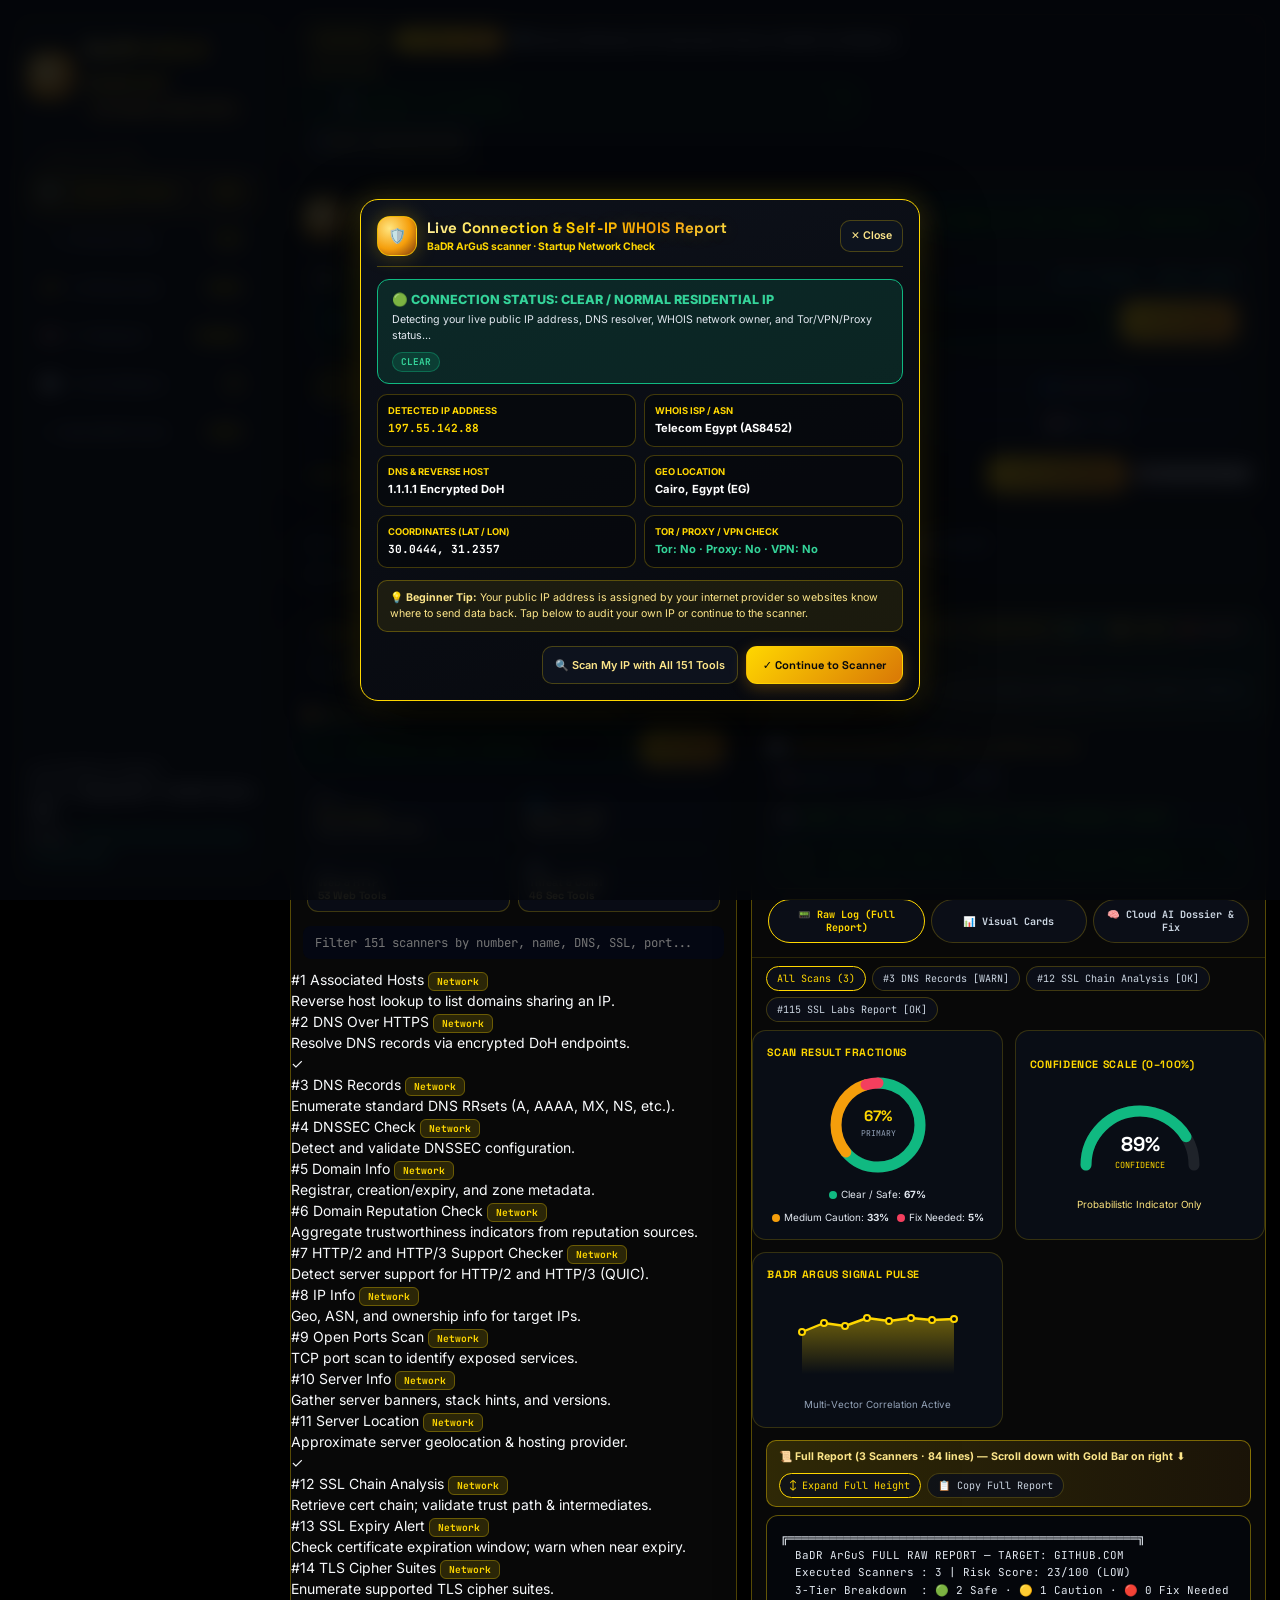
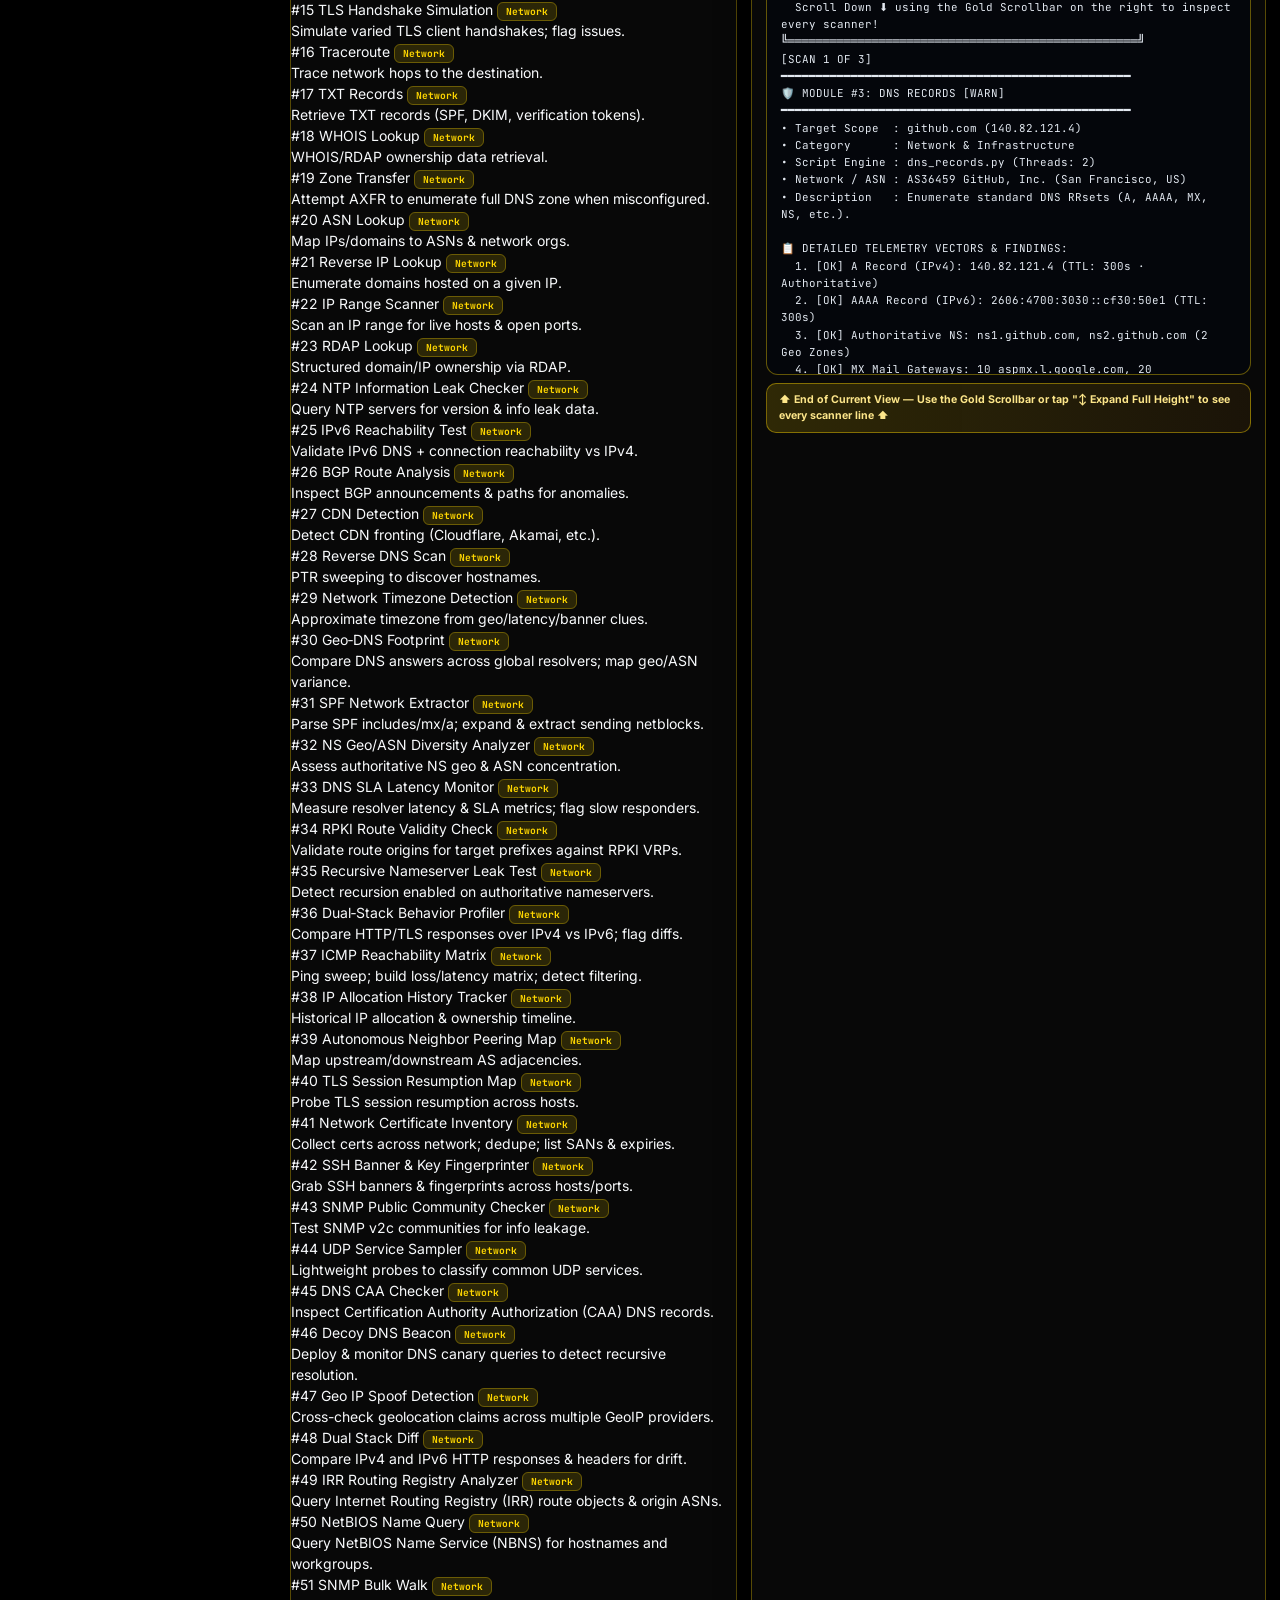
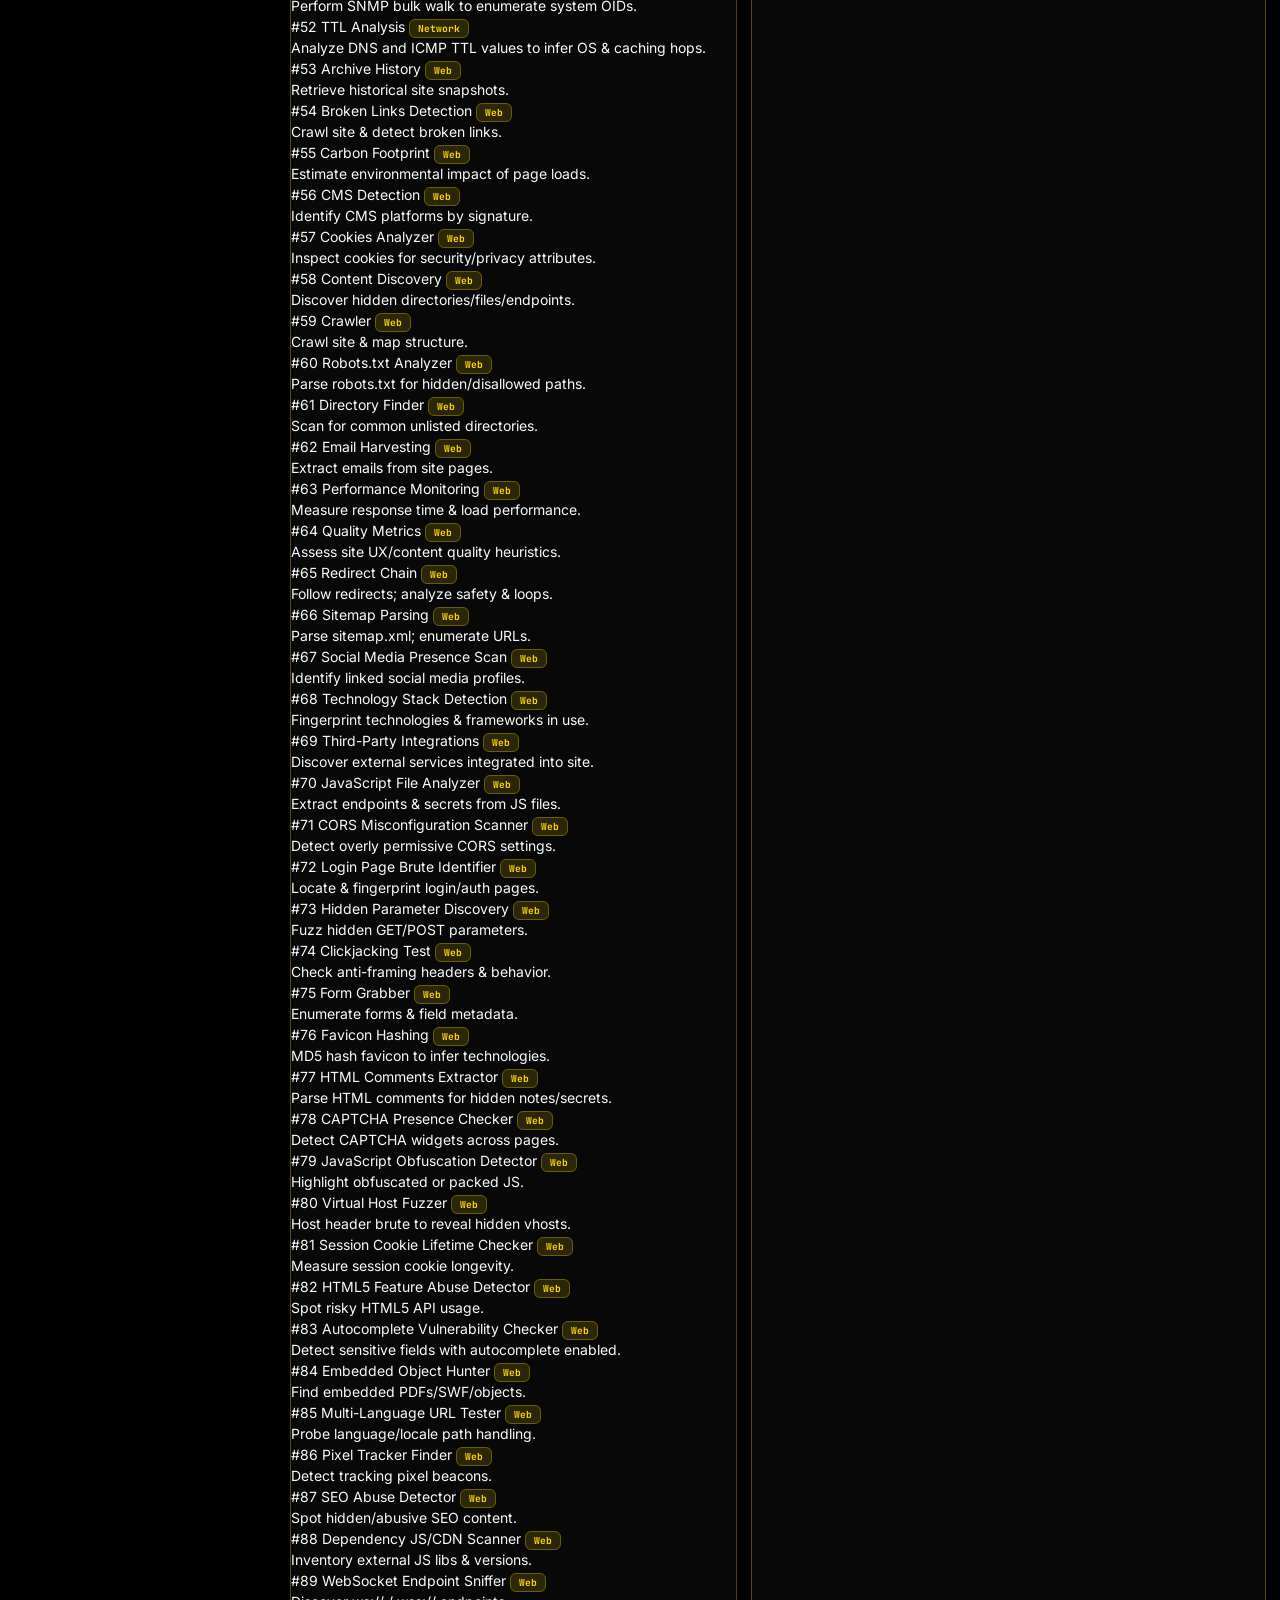
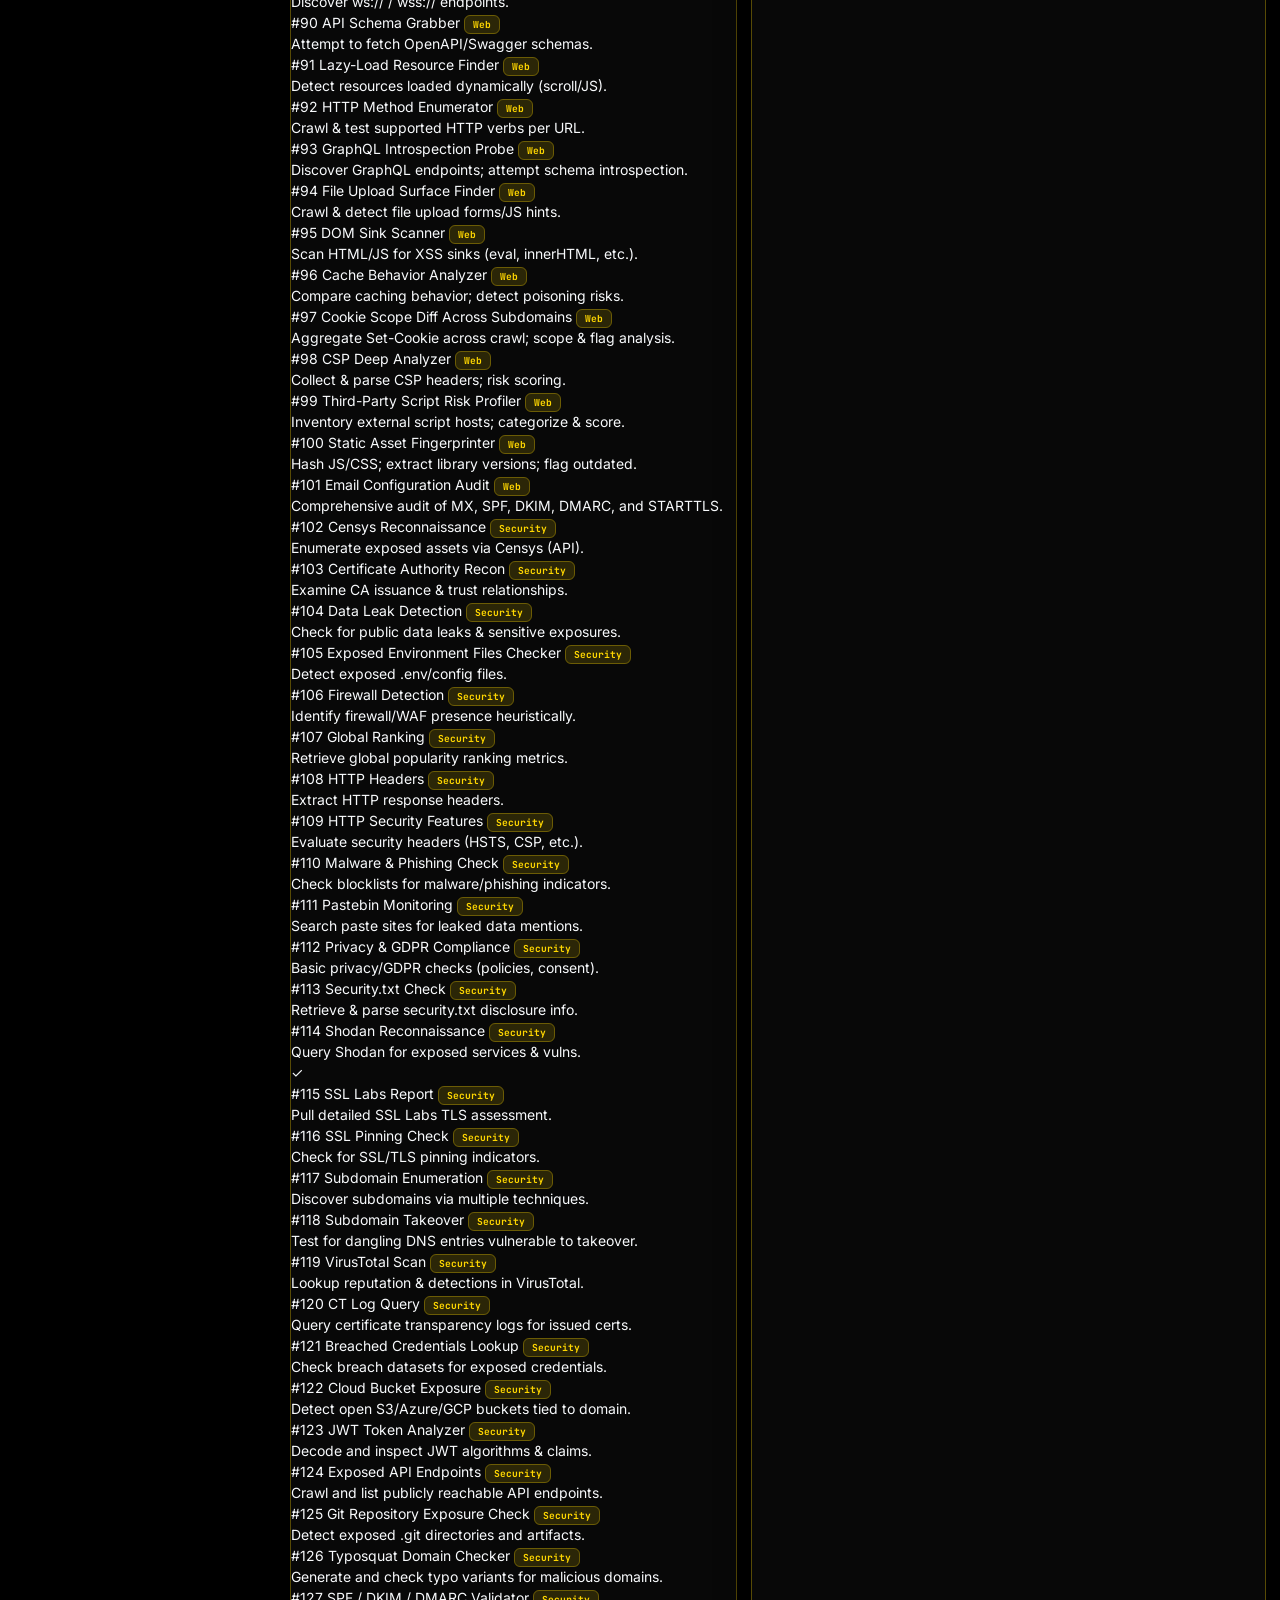
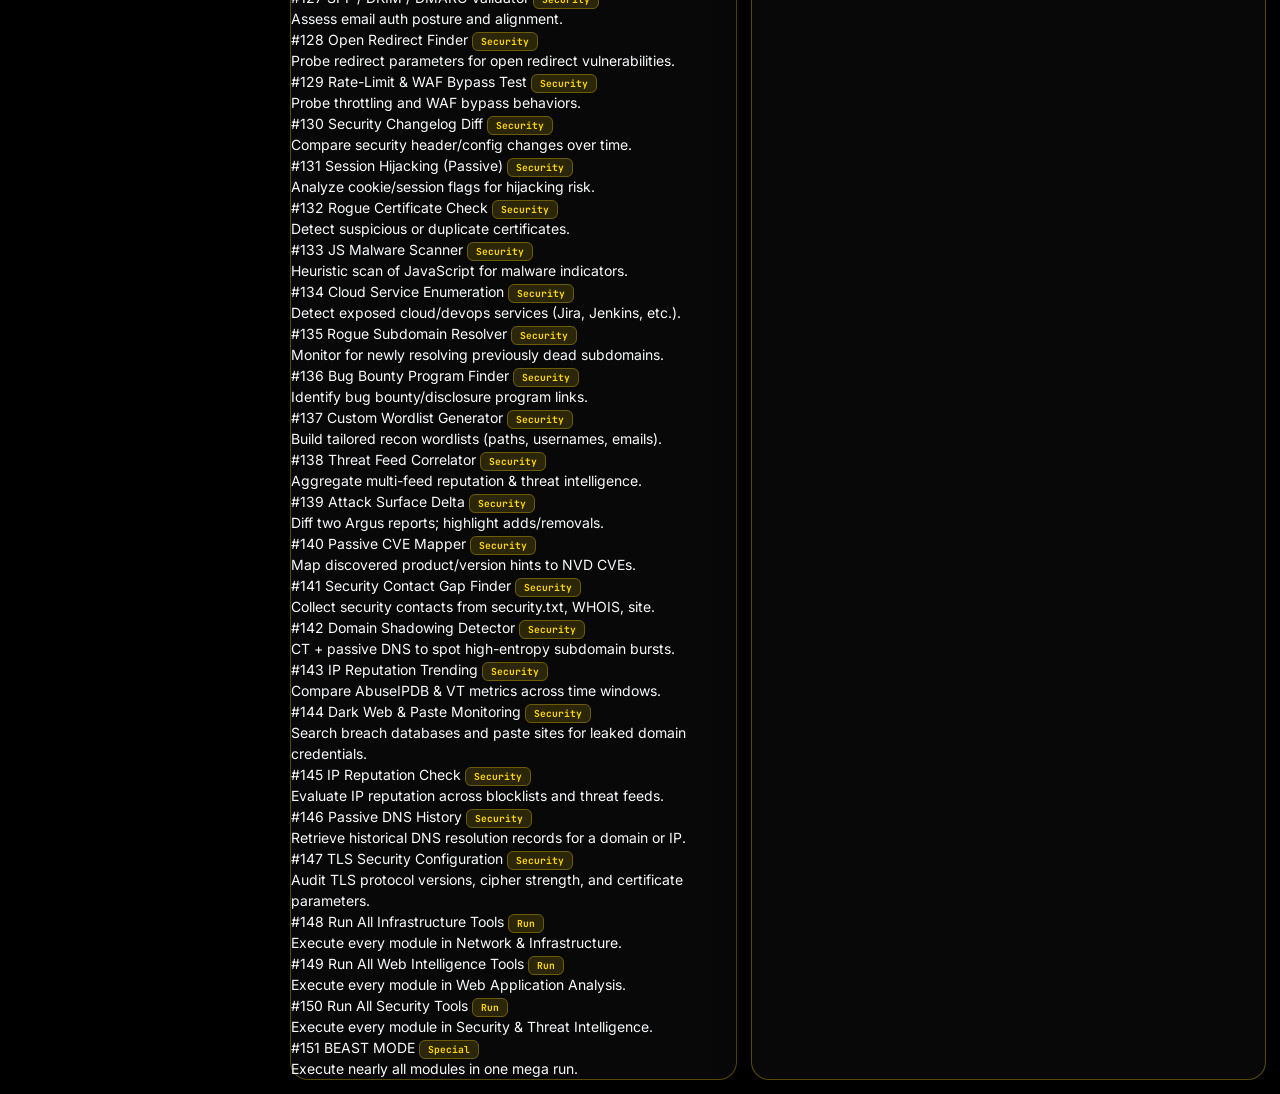
==== commit 94d6af7f: "feat(v5.4): Pure black (#000000) anti-Force-Dark WebView, neon green cyber dropdowns, dedicated Groq" ====
--- a/web/index.html
+++ b/web/index.html
@@ -1,5 +1,5 @@
 <!DOCTYPE html>
-<html lang="en">
+<html lang="en" data-theme="dark" style="background:#000000;color-scheme:dark only;">
 <head>
   <meta charset="UTF-8" />
   <meta name="viewport" content="width=device-width, initial-scale=1.0, maximum-scale=5.0" />
@@ -18,7 +18,7 @@
 
 :root {
   /* Regular Obsidian Dark Theme Background Palette */
-  --bg-obsidian: #07090e;
+  --bg-obsidian: #000000;
   --bg-surface: #0d111a;
   --bg-card: rgba(16, 21, 32, 0.82);
   --bg-card-elevated: rgba(22, 28, 42, 0.90);
@@ -1338,6 +1338,209 @@
   .self-ip-grid {
     grid-template-columns: repeat(2, minmax(0, 1fr));
   }
+}
+
+
+/* ============================================================================
+   BaDR v5.4 — TRUE JET BLACK (#000000) + ANTI-WEBVIEW-FORCE-DARK + NEON GREEN DROPDOWNS
+   ============================================================================ */
+:root, html, body {
+  color-scheme: dark only !important;
+  forced-color-adjust: none !important;
+  -webkit-forced-color-adjust: none !important;
+  background: #000000 !important;
+  background-color: #000000 !important;
+  background-image: none !important;
+}
+
+.app-shell, .main-workspace, .view-pane {
+  background: #000000 !important;
+  background-color: #000000 !important;
+}
+
+.glass-panel, .scan-Command-panel, .metric-card, .finding-visual-card, .dossier-card {
+  background: #080808 !important;
+  background-color: #080808 !important;
+  border-color: rgba(255, 215, 0, 0.32) !important;
+}
+
+.app-topbar, .mobile-bottom-nav, .section-nav-header-bar {
+  background: #030303 !important;
+  background-color: #030303 !important;
+}
+
+/* Full-width non-overflowing dropdown containers */
+.dropdown-picker-card {
+  background: #040404 !important;
+  border: 1.5px solid rgba(57, 255, 20, 0.45) !important;
+  border-radius: 12px !important;
+  padding: 10px 12px !important;
+  margin-bottom: 10px !important;
+  width: 100% !important;
+  max-width: 100% !important;
+  overflow: hidden !important;
+  box-shadow: 0 6px 22px rgba(0, 0, 0, 0.9), inset 0 0 14px rgba(57, 255, 20, 0.05) !important;
+}
+
+.dropdown-picker-label {
+  display: flex !important;
+  align-items: center !important;
+  justify-content: space-between !important;
+  flex-wrap: wrap !important;
+  gap: 6px !important;
+  font-family: "JetBrains Mono", "Space Grotesk", monospace !important;
+  font-size: 0.72rem !important;
+  font-weight: 800 !important;
+  text-transform: uppercase !important;
+  letter-spacing: 0.05em !important;
+  color: #39ff14 !important;
+  margin-bottom: 8px !important;
+  word-break: break-word !important;
+}
+
+.dropdown-picker-row {
+  display: flex !important;
+  flex-direction: column !important;
+  gap: 8px !important;
+  width: 100% !important;
+  max-width: 100% !important;
+}
+
+/* Pure Black + Glowing Neon Green Dropdown Select & Options */
+.badr-select-picker,
+select.badr-select-picker,
+select {
+  appearance: none !important;
+  -webkit-appearance: none !important;
+  -moz-appearance: none !important;
+  width: 100% !important;
+  max-width: 100% !important;
+  min-width: 0 !important;
+  padding: 11px 36px 11px 12px !important;
+  border-radius: 10px !important;
+  border: 1.5px solid #00ff66 !important;
+  background-color: #000000 !important;
+  background-image: linear-gradient(45deg, transparent 50%, #39ff14 50%), linear-gradient(135deg, #39ff14 50%, transparent 50%) !important;
+  background-position: calc(100% - 18px) calc(50% - 2px), calc(100% - 12px) calc(50% - 2px) !important;
+  background-size: 6px 6px, 6px 6px !important;
+  background-repeat: no-repeat !important;
+  color: #39ff14 !important;
+  font-family: "JetBrains Mono", "Space Grotesk", monospace !important;
+  font-size: 0.80rem !important;
+  font-weight: 700 !important;
+  letter-spacing: 0.02em !important;
+  text-shadow: 0 0 8px rgba(57, 255, 20, 0.35) !important;
+  box-shadow: inset 0 0 12px rgba(0, 255, 102, 0.08), 0 2px 10px rgba(0, 0, 0, 0.95) !important;
+  text-overflow: ellipsis !important;
+  white-space: nowrap !important;
+  overflow: hidden !important;
+  cursor: pointer !important;
+}
+
+.badr-select-picker:focus,
+select:focus {
+  outline: none !important;
+  border-color: #39ff14 !important;
+  box-shadow: 0 0 14px rgba(57, 255, 20, 0.45), inset 0 0 12px rgba(57, 255, 20, 0.14) !important;
+}
+
+.badr-select-picker option,
+select option {
+  background: #000000 !important;
+  background-color: #000000 !important;
+  color: #39ff14 !important;
+  font-family: "JetBrains Mono", monospace !important;
+  font-size: 0.82rem !important;
+  font-weight: 700 !important;
+  padding: 10px !important;
+}
+
+/* Custom Pure-Black + Neon-Green Cyber Picker Modal */
+#badr-neon-dropdown-modal {
+  position: fixed;
+  inset: 0;
+  z-index: 100500;
+  background: rgba(0, 0, 0, 0.88);
+  backdrop-filter: blur(10px);
+  display: none;
+  align-items: center;
+  justify-content: center;
+  padding: 14px;
+}
+#badr-neon-dropdown-modal.open {
+  display: flex;
+}
+.badr-neon-sheet {
+  width: 100%;
+  max-width: 440px;
+  max-height: 82vh;
+  background: #000000;
+  border: 2px solid #39ff14;
+  border-radius: 16px;
+  box-shadow: 0 0 32px rgba(57, 255, 20, 0.32), 0 20px 60px #000000;
+  display: flex;
+  flex-direction: column;
+  overflow: hidden;
+}
+.badr-neon-sheet-hdr {
+  padding: 12px 14px;
+  background: #040a04;
+  border-bottom: 1px solid rgba(57, 255, 20, 0.35);
+  display: flex;
+  align-items: center;
+  justify-content: space-between;
+  gap: 8px;
+}
+.badr-neon-sheet-title {
+  font-family: "JetBrains Mono", monospace;
+  font-size: 0.82rem;
+  font-weight: 800;
+  color: #39ff14;
+  text-shadow: 0 0 8px rgba(57, 255, 20, 0.45);
+  text-transform: uppercase;
+}
+.badr-neon-search {
+  margin: 10px 12px 6px;
+  padding: 9px 12px;
+  border-radius: 8px;
+  border: 1px solid rgba(57, 255, 20, 0.45);
+  background: #030303;
+  color: #39ff14;
+  font-family: "JetBrains Mono", monospace;
+  font-size: 0.8rem;
+}
+.badr-neon-list {
+  flex: 1;
+  overflow-y: auto;
+  padding: 8px 12px 12px;
+  display: flex;
+  flex-direction: column;
+  gap: 6px;
+}
+.badr-neon-item {
+  width: 100%;
+  text-align: left;
+  padding: 10px 12px;
+  border-radius: 9px;
+  border: 1px solid rgba(57, 255, 20, 0.22);
+  background: #050505;
+  color: #39ff14;
+  font-family: "JetBrains Mono", monospace;
+  font-size: 0.78rem;
+  font-weight: 700;
+  cursor: pointer;
+  display: flex;
+  align-items: center;
+  justify-content: space-between;
+  gap: 8px;
+  text-shadow: 0 0 6px rgba(57, 255, 20, 0.25);
+}
+.badr-neon-item.active,
+.badr-neon-item:hover {
+  background: rgba(57, 255, 20, 0.14);
+  border-color: #39ff14;
+  color: #7dff59;
+  box-shadow: 0 0 12px rgba(57, 255, 20, 0.28);
 }
 
   </style>
@@ -2194,5 +2397,18 @@
 
   <!-- Main Application Controller -->
   <script src="/static/js/app.js"></script>
+
+  <!-- Pure Black + Neon Green Cyber Dropdown Picker Modal -->
+  <div id="badr-neon-dropdown-modal">
+    <div class="badr-neon-sheet">
+      <div class="badr-neon-sheet-hdr">
+        <span class="badr-neon-sheet-title" id="badr-neon-modal-title">⚡ SELECT OPTION / MODEL</span>
+        <button type="button" id="badr-neon-modal-close" class="btn-outline btn-xs" style="border-color:#39ff14;color:#39ff14;background:#000">✕ Close</button>
+      </div>
+      <input type="text" id="badr-neon-modal-search" class="badr-neon-search" placeholder="🔎 Filter options or models..." />
+      <div class="badr-neon-list" id="badr-neon-modal-list"></div>
+    </div>
+  </div>
+
 </body>
 </html>
--- a/static/css/aragos.css
+++ b/static/css/aragos.css
@@ -6,7 +6,7 @@
 
 :root {
   /* Regular Obsidian Dark Theme Background Palette */
-  --bg-obsidian: #07090e;
+  --bg-obsidian: #000000;
   --bg-surface: #0d111a;
   --bg-card: rgba(16, 21, 32, 0.82);
   --bg-card-elevated: rgba(22, 28, 42, 0.90);
@@ -1327,3 +1327,206 @@
     grid-template-columns: repeat(2, minmax(0, 1fr));
   }
 }
+
+
+/* ============================================================================
+   BaDR v5.4 — TRUE JET BLACK (#000000) + ANTI-WEBVIEW-FORCE-DARK + NEON GREEN DROPDOWNS
+   ============================================================================ */
+:root, html, body {
+  color-scheme: dark only !important;
+  forced-color-adjust: none !important;
+  -webkit-forced-color-adjust: none !important;
+  background: #000000 !important;
+  background-color: #000000 !important;
+  background-image: none !important;
+}
+
+.app-shell, .main-workspace, .view-pane {
+  background: #000000 !important;
+  background-color: #000000 !important;
+}
+
+.glass-panel, .scan-Command-panel, .metric-card, .finding-visual-card, .dossier-card {
+  background: #080808 !important;
+  background-color: #080808 !important;
+  border-color: rgba(255, 215, 0, 0.32) !important;
+}
+
+.app-topbar, .mobile-bottom-nav, .section-nav-header-bar {
+  background: #030303 !important;
+  background-color: #030303 !important;
+}
+
+/* Full-width non-overflowing dropdown containers */
+.dropdown-picker-card {
+  background: #040404 !important;
+  border: 1.5px solid rgba(57, 255, 20, 0.45) !important;
+  border-radius: 12px !important;
+  padding: 10px 12px !important;
+  margin-bottom: 10px !important;
+  width: 100% !important;
+  max-width: 100% !important;
+  overflow: hidden !important;
+  box-shadow: 0 6px 22px rgba(0, 0, 0, 0.9), inset 0 0 14px rgba(57, 255, 20, 0.05) !important;
+}
+
+.dropdown-picker-label {
+  display: flex !important;
+  align-items: center !important;
+  justify-content: space-between !important;
+  flex-wrap: wrap !important;
+  gap: 6px !important;
+  font-family: "JetBrains Mono", "Space Grotesk", monospace !important;
+  font-size: 0.72rem !important;
+  font-weight: 800 !important;
+  text-transform: uppercase !important;
+  letter-spacing: 0.05em !important;
+  color: #39ff14 !important;
+  margin-bottom: 8px !important;
+  word-break: break-word !important;
+}
+
+.dropdown-picker-row {
+  display: flex !important;
+  flex-direction: column !important;
+  gap: 8px !important;
+  width: 100% !important;
+  max-width: 100% !important;
+}
+
+/* Pure Black + Glowing Neon Green Dropdown Select & Options */
+.badr-select-picker,
+select.badr-select-picker,
+select {
+  appearance: none !important;
+  -webkit-appearance: none !important;
+  -moz-appearance: none !important;
+  width: 100% !important;
+  max-width: 100% !important;
+  min-width: 0 !important;
+  padding: 11px 36px 11px 12px !important;
+  border-radius: 10px !important;
+  border: 1.5px solid #00ff66 !important;
+  background-color: #000000 !important;
+  background-image: linear-gradient(45deg, transparent 50%, #39ff14 50%), linear-gradient(135deg, #39ff14 50%, transparent 50%) !important;
+  background-position: calc(100% - 18px) calc(50% - 2px), calc(100% - 12px) calc(50% - 2px) !important;
+  background-size: 6px 6px, 6px 6px !important;
+  background-repeat: no-repeat !important;
+  color: #39ff14 !important;
+  font-family: "JetBrains Mono", "Space Grotesk", monospace !important;
+  font-size: 0.80rem !important;
+  font-weight: 700 !important;
+  letter-spacing: 0.02em !important;
+  text-shadow: 0 0 8px rgba(57, 255, 20, 0.35) !important;
+  box-shadow: inset 0 0 12px rgba(0, 255, 102, 0.08), 0 2px 10px rgba(0, 0, 0, 0.95) !important;
+  text-overflow: ellipsis !important;
+  white-space: nowrap !important;
+  overflow: hidden !important;
+  cursor: pointer !important;
+}
+
+.badr-select-picker:focus,
+select:focus {
+  outline: none !important;
+  border-color: #39ff14 !important;
+  box-shadow: 0 0 14px rgba(57, 255, 20, 0.45), inset 0 0 12px rgba(57, 255, 20, 0.14) !important;
+}
+
+.badr-select-picker option,
+select option {
+  background: #000000 !important;
+  background-color: #000000 !important;
+  color: #39ff14 !important;
+  font-family: "JetBrains Mono", monospace !important;
+  font-size: 0.82rem !important;
+  font-weight: 700 !important;
+  padding: 10px !important;
+}
+
+/* Custom Pure-Black + Neon-Green Cyber Picker Modal */
+#badr-neon-dropdown-modal {
+  position: fixed;
+  inset: 0;
+  z-index: 100500;
+  background: rgba(0, 0, 0, 0.88);
+  backdrop-filter: blur(10px);
+  display: none;
+  align-items: center;
+  justify-content: center;
+  padding: 14px;
+}
+#badr-neon-dropdown-modal.open {
+  display: flex;
+}
+.badr-neon-sheet {
+  width: 100%;
+  max-width: 440px;
+  max-height: 82vh;
+  background: #000000;
+  border: 2px solid #39ff14;
+  border-radius: 16px;
+  box-shadow: 0 0 32px rgba(57, 255, 20, 0.32), 0 20px 60px #000000;
+  display: flex;
+  flex-direction: column;
+  overflow: hidden;
+}
+.badr-neon-sheet-hdr {
+  padding: 12px 14px;
+  background: #040a04;
+  border-bottom: 1px solid rgba(57, 255, 20, 0.35);
+  display: flex;
+  align-items: center;
+  justify-content: space-between;
+  gap: 8px;
+}
+.badr-neon-sheet-title {
+  font-family: "JetBrains Mono", monospace;
+  font-size: 0.82rem;
+  font-weight: 800;
+  color: #39ff14;
+  text-shadow: 0 0 8px rgba(57, 255, 20, 0.45);
+  text-transform: uppercase;
+}
+.badr-neon-search {
+  margin: 10px 12px 6px;
+  padding: 9px 12px;
+  border-radius: 8px;
+  border: 1px solid rgba(57, 255, 20, 0.45);
+  background: #030303;
+  color: #39ff14;
+  font-family: "JetBrains Mono", monospace;
+  font-size: 0.8rem;
+}
+.badr-neon-list {
+  flex: 1;
+  overflow-y: auto;
+  padding: 8px 12px 12px;
+  display: flex;
+  flex-direction: column;
+  gap: 6px;
+}
+.badr-neon-item {
+  width: 100%;
+  text-align: left;
+  padding: 10px 12px;
+  border-radius: 9px;
+  border: 1px solid rgba(57, 255, 20, 0.22);
+  background: #050505;
+  color: #39ff14;
+  font-family: "JetBrains Mono", monospace;
+  font-size: 0.78rem;
+  font-weight: 700;
+  cursor: pointer;
+  display: flex;
+  align-items: center;
+  justify-content: space-between;
+  gap: 8px;
+  text-shadow: 0 0 6px rgba(57, 255, 20, 0.25);
+}
+.badr-neon-item.active,
+.badr-neon-item:hover {
+  background: rgba(57, 255, 20, 0.14);
+  border-color: #39ff14;
+  color: #7dff59;
+  box-shadow: 0 0 12px rgba(57, 255, 20, 0.28);
+}
